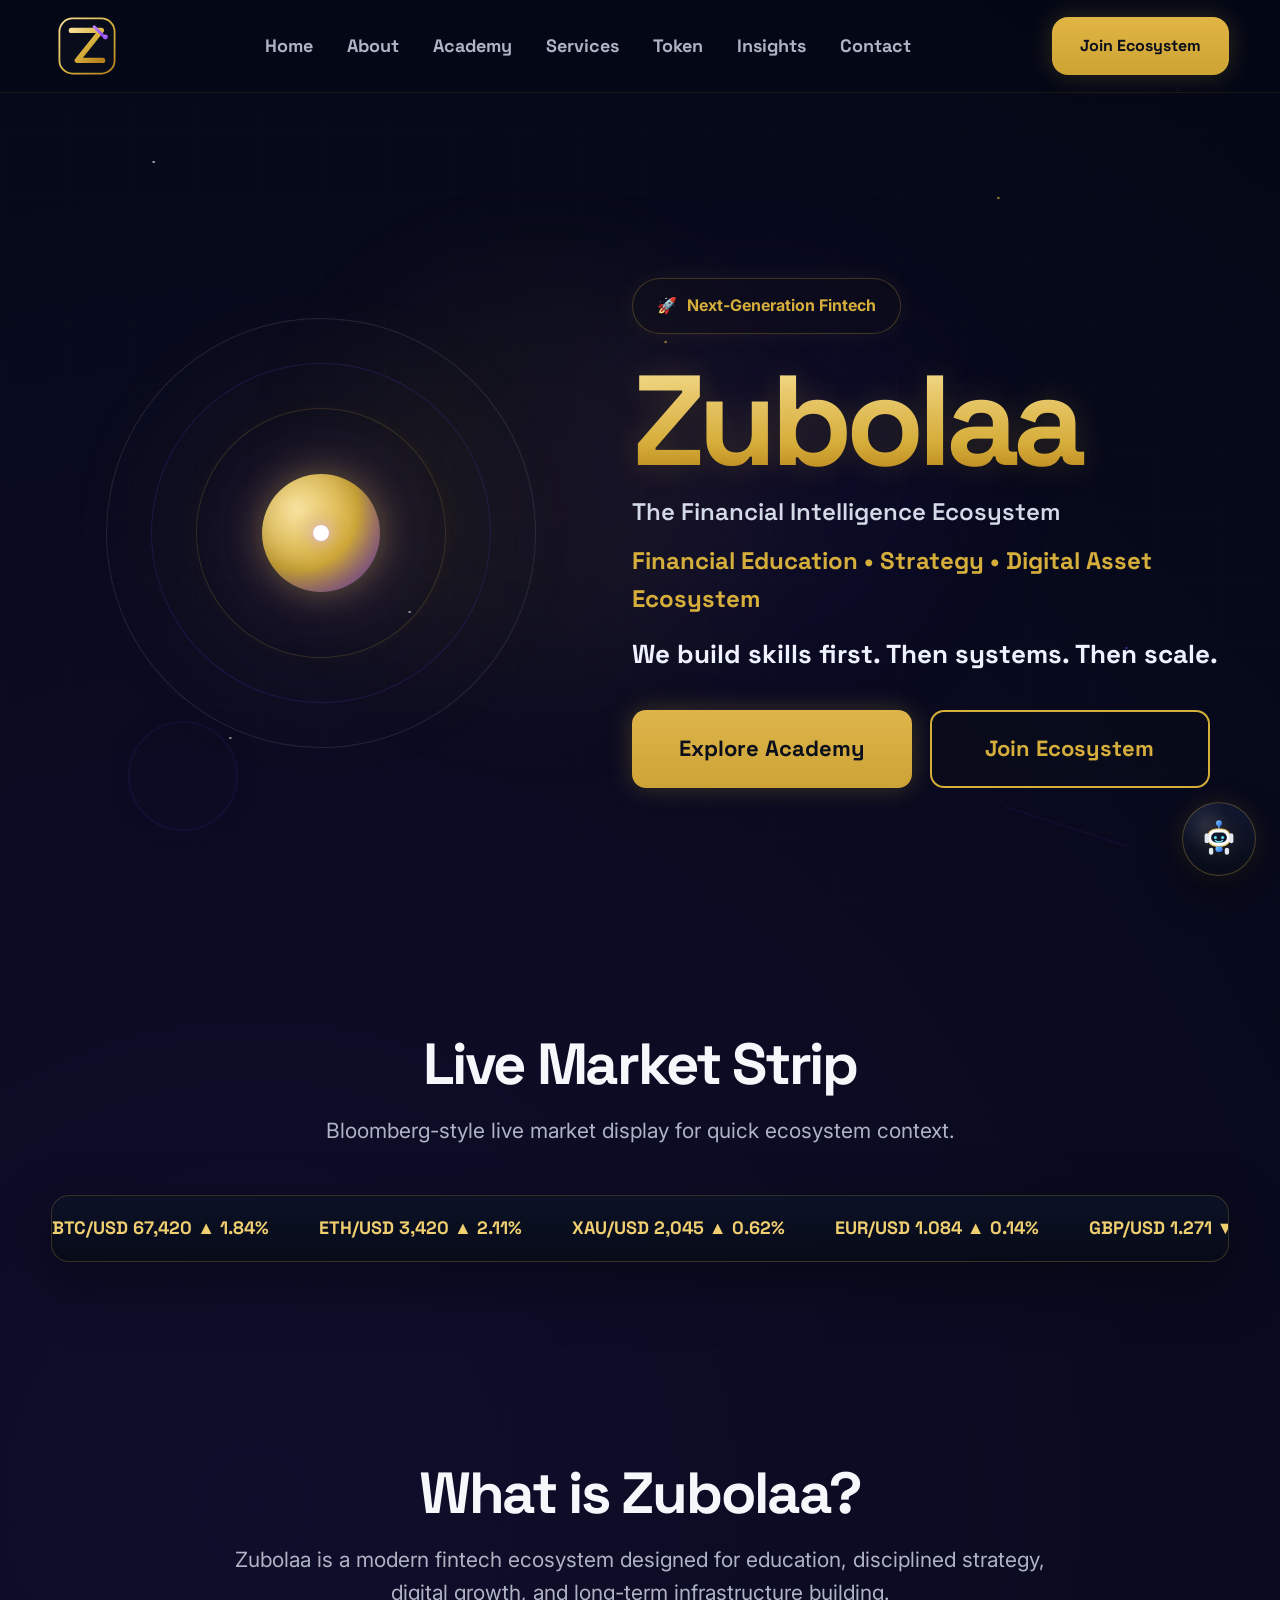
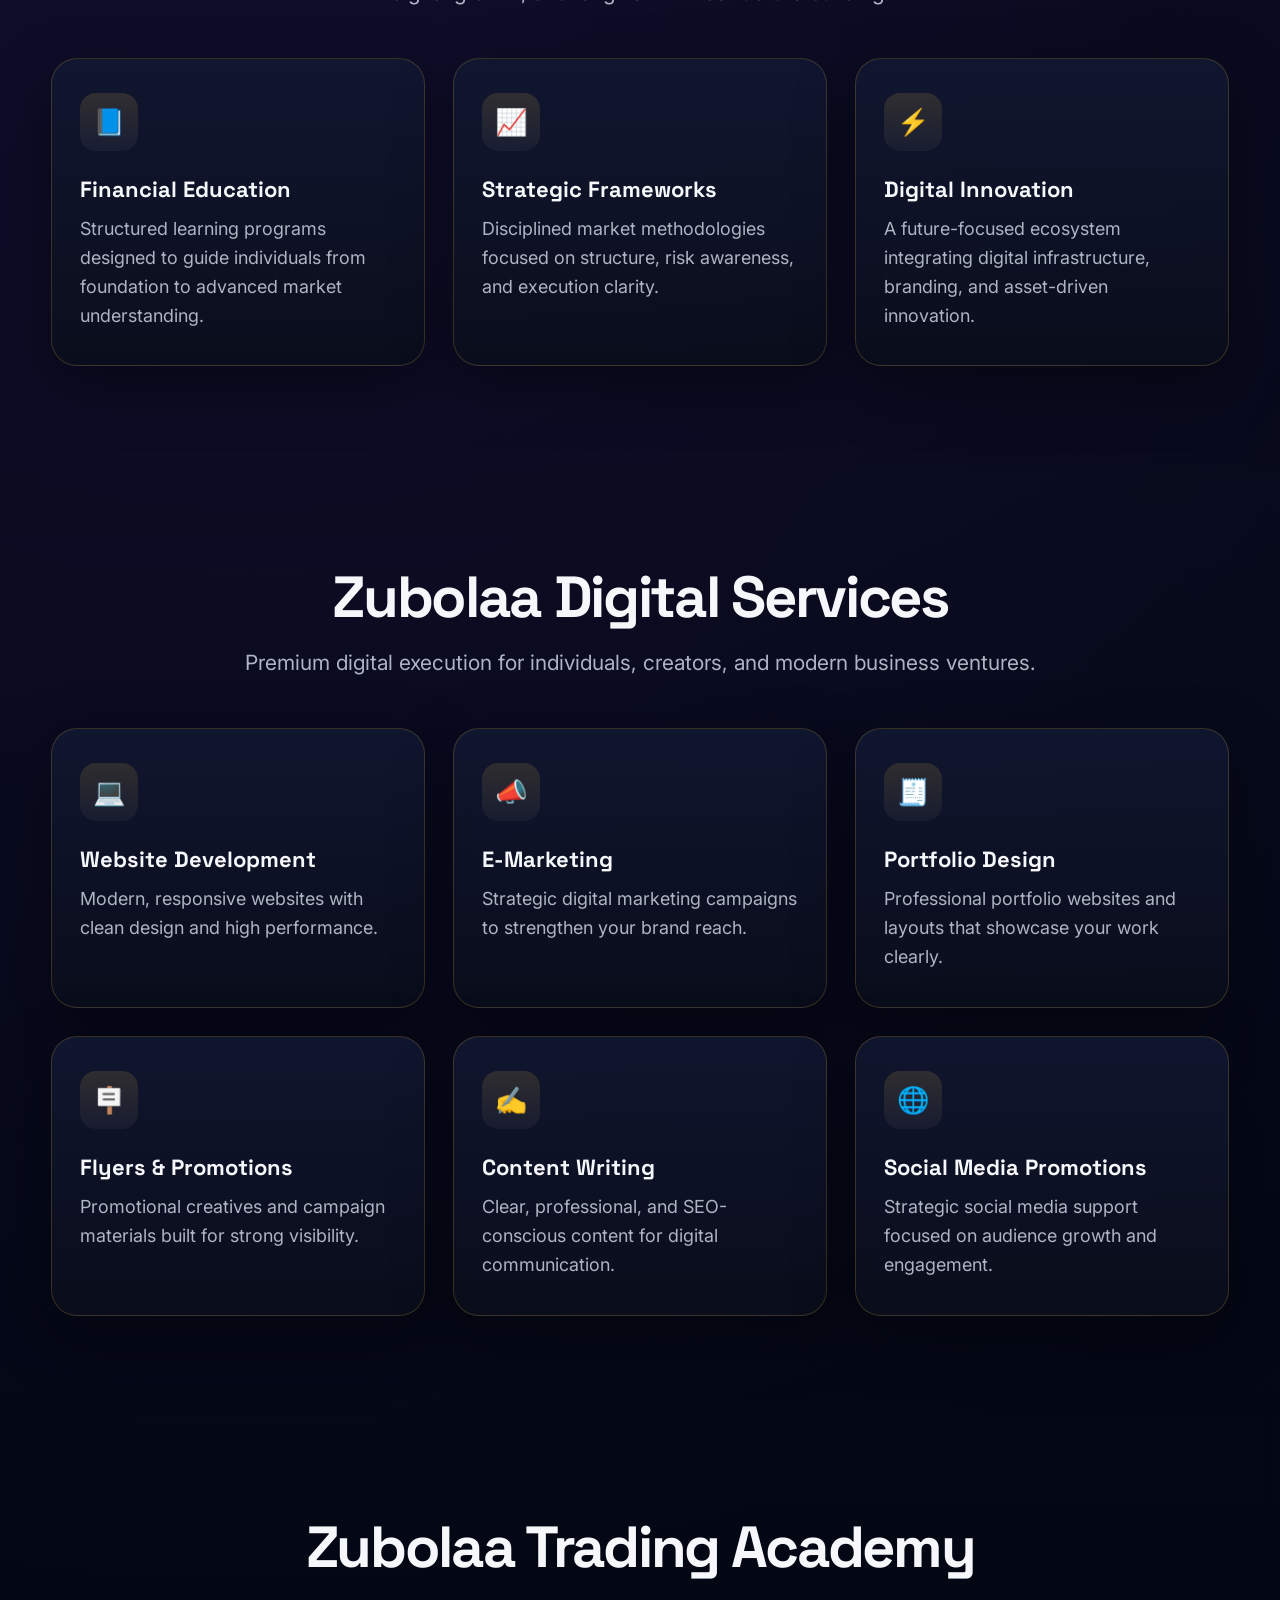
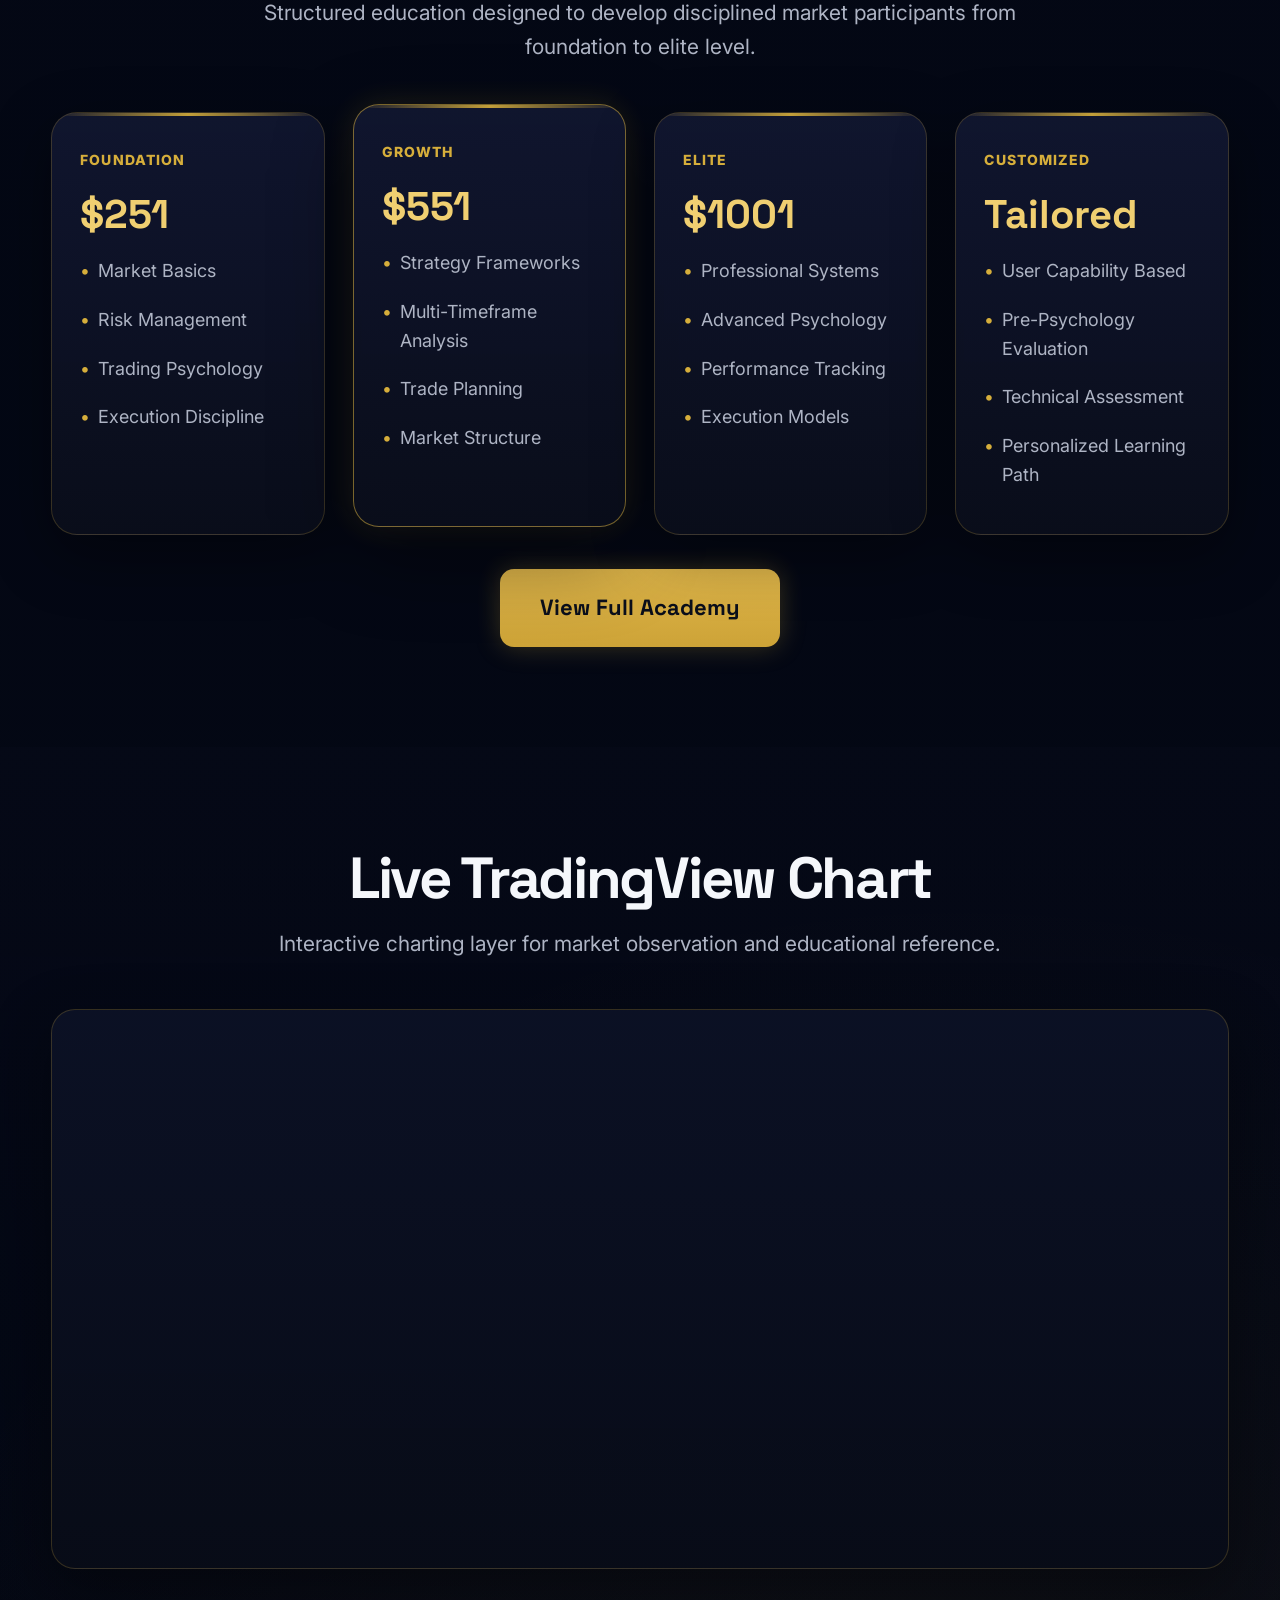
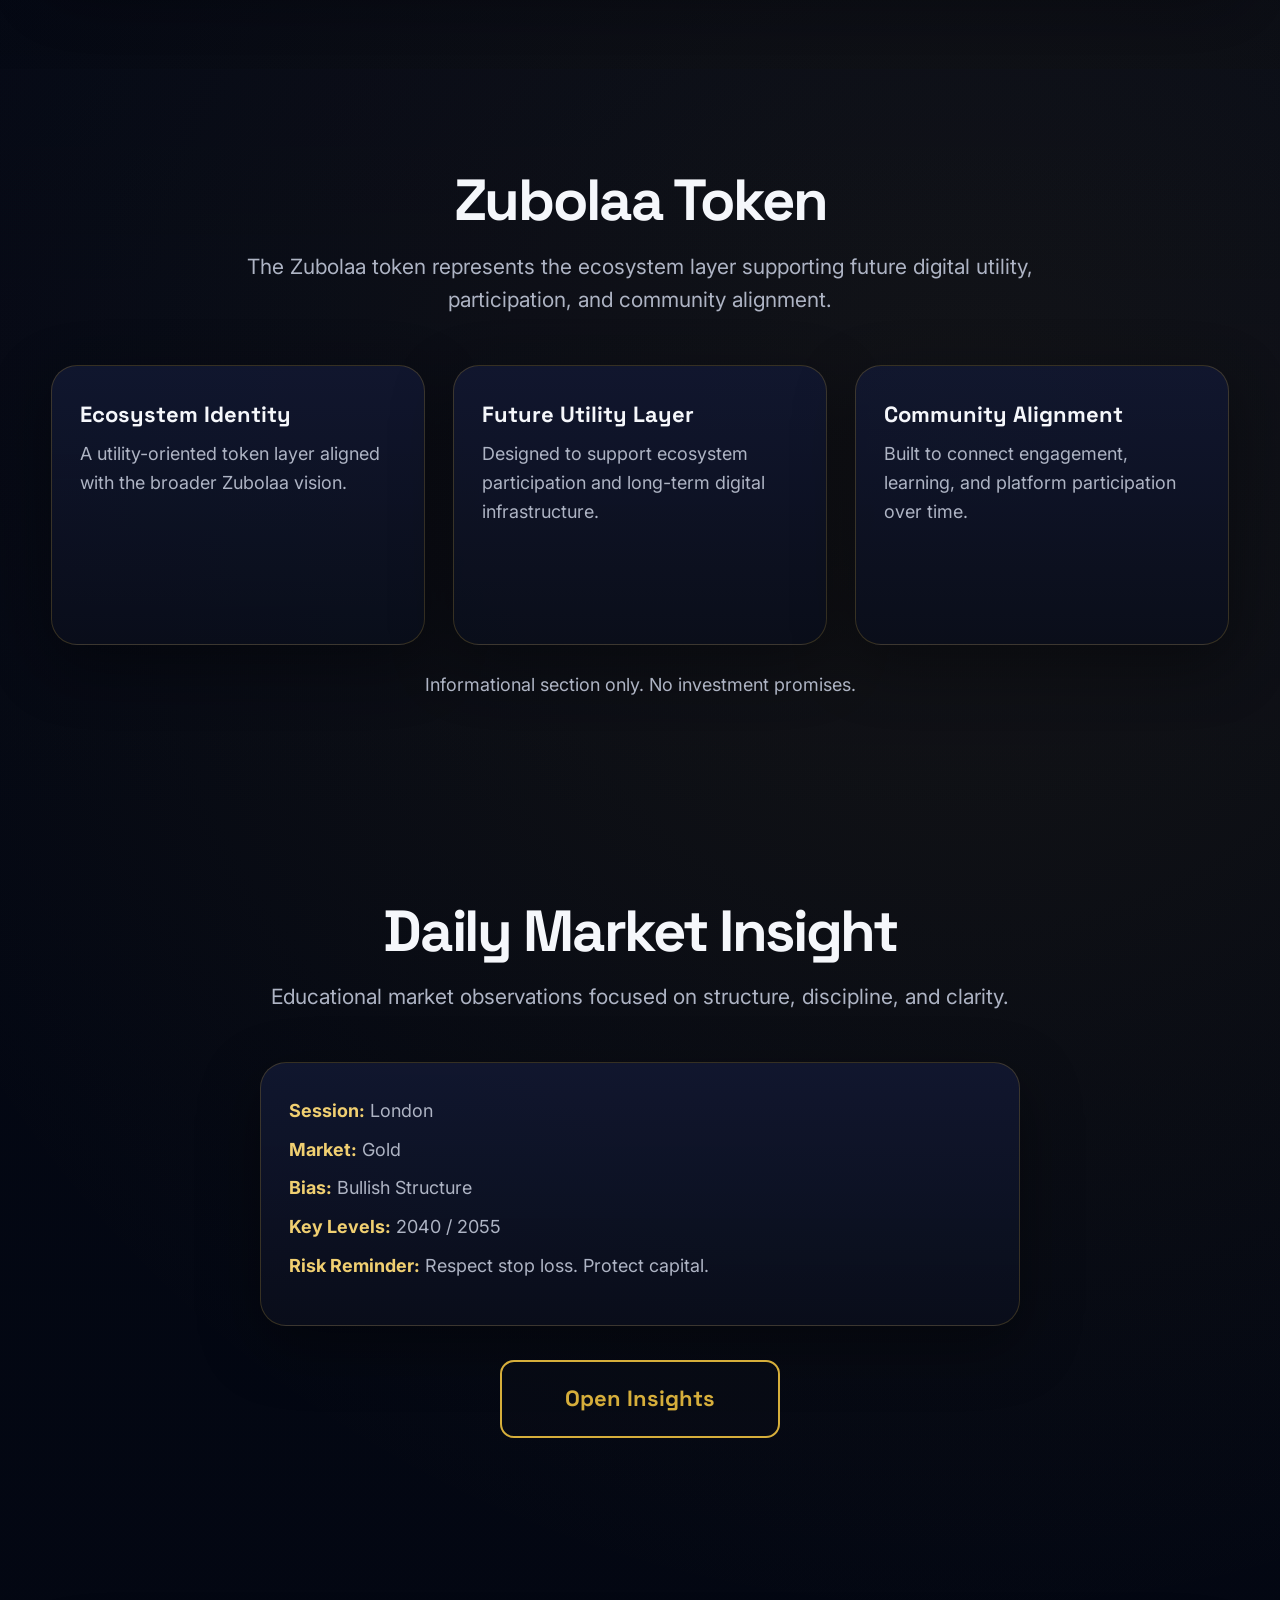
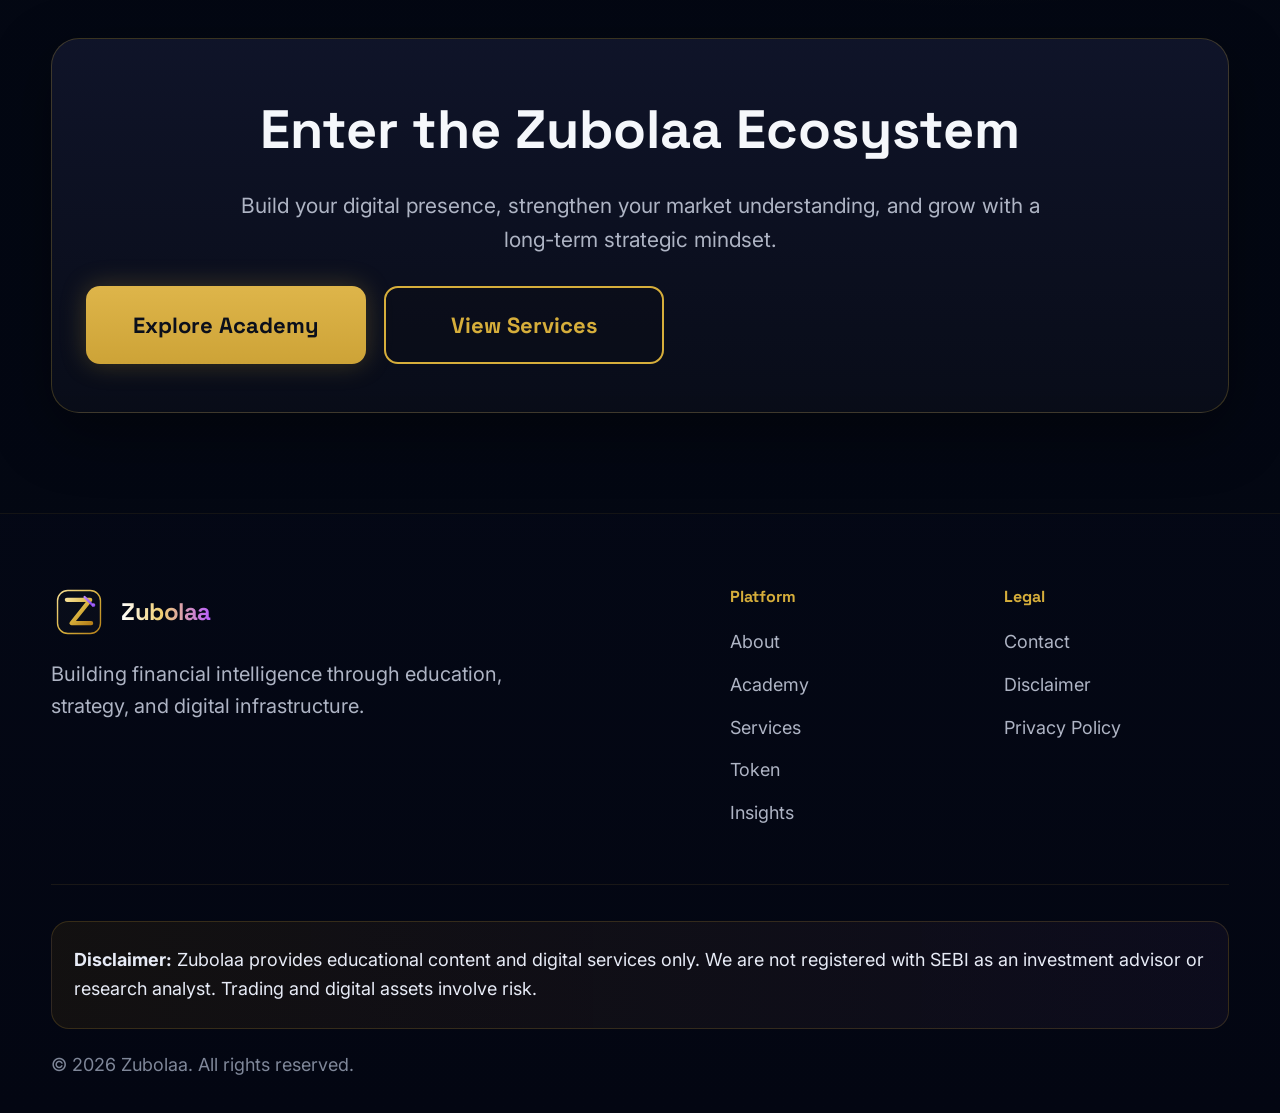
==== index.html @ 2d002e34 "Update index.html" ====
<!DOCTYPE html>
<html lang="en">
<head>
  <link rel="preconnect" href="https://fonts.googleapis.com">
  <link rel="preconnect" href="https://fonts.gstatic.com" crossorigin>
  <link href="https://fonts.googleapis.com/css2?family=Space+Grotesk:wght@400;500;700;800&family=Inter:wght@400;500;600;700&display=swap" rel="stylesheet">
  <meta charset="UTF-8" />
  <meta name="viewport" content="width=device-width, initial-scale=1.0" />

  <title>Zubolaa | Financial Education, Strategy & Digital Asset Ecosystem</title>
  <meta name="description" content="Zubolaa is a modern fintech ecosystem focused on financial education, digital services, structured strategy, and digital asset innovation." />
  <meta name="keywords" content="Zubolaa, fintech, trading academy, digital services, website development, token ecosystem, financial education" />
  <meta name="author" content="Zubolaa" />
  <meta name="robots" content="index, follow" />
  <link rel="canonical" href="https://zubolaa.com/" />

  <meta property="og:title" content="Zubolaa | Financial Education, Strategy & Digital Asset Ecosystem" />
  <meta property="og:description" content="Building financial intelligence through education, strategy, and digital infrastructure." />
  <meta property="og:type" content="website" />
  <meta property="og:url" content="https://zubolaa.com/" />

  <link rel="stylesheet" href="style.css" />
</head>
<body>

  <header class="site-header">
    <div class="container nav-wrap">
      <a href="index.html" class="brand" aria-label="Zubolaa Home">
        <div class="brand-mark zub-logo-mark">
          <svg class="zub-logo-svg" viewBox="0 0 120 120" aria-hidden="true">
            <defs>
              <linearGradient id="zubGoldGradHeader" x1="0" y1="0" x2="1" y2="1">
                <stop offset="0%" stop-color="#f7df94"/>
                <stop offset="55%" stop-color="#d6ae3b"/>
                <stop offset="100%" stop-color="#b57f19"/>
              </linearGradient>
              <linearGradient id="zubPurpleGradHeader" x1="0" y1="0" x2="1" y2="1">
                <stop offset="0%" stop-color="#c084fc"/>
                <stop offset="100%" stop-color="#7c3aed"/>
              </linearGradient>
            </defs>

            <rect x="14" y="14" width="92" height="92" rx="22" fill="rgba(255,255,255,0.02)" stroke="url(#zubGoldGradHeader)" stroke-width="3"/>
            <path d="M34 34 H84 L44 84 H86" fill="none" stroke="url(#zubGoldGradHeader)" stroke-width="9" stroke-linecap="round" stroke-linejoin="round"/>
            <path d="M72 28 L90 46" fill="none" stroke="url(#zubPurpleGradHeader)" stroke-width="5" stroke-linecap="round"/>
            <circle cx="91" cy="45" r="4" fill="url(#zubPurpleGradHeader)"/>
          </svg>
        </div>
      </a>

      <nav class="main-nav">
        <a href="index.html">Home</a>
        <a href="about.html">About</a>
        <a href="academy.html">Academy</a>
        <a href="services.html">Services</a>
        <a href="token.html">Token</a>
        <a href="insights.html">Insights</a>
        <a href="contact.html">Contact</a>
      </nav>

      <a href="academy.html" class="nav-cta">Join Ecosystem</a>
    </div>
  </header>

  <main>
    <section class="hero" id="home">
      <div class="hero-grid"></div>
      <div class="hero-glow hero-glow-left"></div>
      <div class="hero-glow hero-glow-right"></div>

      <div class="container hero-layout">
        <div class="hero-visual">
          <div class="cosmic-3d">
            <div class="orbit orbit-one"></div>
            <div class="orbit orbit-two"></div>
            <div class="orbit orbit-three"></div>
            <div class="planet-core"></div>
            <div class="floating-node node-one"></div>
            <div class="floating-node node-two"></div>
            <div class="floating-node node-three"></div>
          </div>
        </div>

        <div class="hero-content">
          <div class="hero-badge">
            <span>🚀</span>
            <span>Next-Generation Fintech</span>
          </div>

          <h1 class="hero-title">Zubolaa</h1>
          <p class="hero-kicker">The Financial Intelligence Ecosystem</p>
          <p class="hero-subtitle">Financial Education • Strategy • Digital Asset Ecosystem</p>
          <p class="hero-quote">We build skills first. Then systems. Then scale.</p>

          <div class="hero-actions">
            <a href="academy.html" class="btn btn-primary">Explore Academy</a>
            <a href="contact.html" class="btn btn-outline">Join Ecosystem</a>
          </div>
        </div>
      </div>

      <div class="hero-shape hero-shape-left"></div>
      <div class="hero-shape hero-shape-right"></div>
    </section>

    <section class="section ticker-section" id="market-strip">
      <div class="container">
        <div class="section-head">
          <h2>Live Market Strip</h2>
          <p>Bloomberg-style live market display for quick ecosystem context.</p>
        </div>

        <div class="ticker-wrap">
          <div class="ticker-track">
            <span>BTC/USD 67,420 ▲ 1.84%</span>
            <span>ETH/USD 3,420 ▲ 2.11%</span>
            <span>XAU/USD 2,045 ▲ 0.62%</span>
            <span>EUR/USD 1.084 ▲ 0.14%</span>
            <span>GBP/USD 1.271 ▼ 0.09%</span>
            <span>NASDAQ 18,240 ▲ 0.71%</span>

            <span>BTC/USD 67,420 ▲ 1.84%</span>
            <span>ETH/USD 3,420 ▲ 2.11%</span>
            <span>XAU/USD 2,045 ▲ 0.62%</span>
            <span>EUR/USD 1.084 ▲ 0.14%</span>
            <span>GBP/USD 1.271 ▼ 0.09%</span>
            <span>NASDAQ 18,240 ▲ 0.71%</span>
          </div>
        </div>
      </div>
    </section>

    <section class="section" id="about">
      <div class="container">
        <div class="section-head">
          <h2>What is Zubolaa?</h2>
          <p>
            Zubolaa is a modern fintech ecosystem designed for education, disciplined strategy,
            digital growth, and long-term infrastructure building.
          </p>
        </div>

        <div class="card-grid three">
          <div class="glass-card">
            <div class="icon-box">📘</div>
            <h3>Financial Education</h3>
            <p>
              Structured learning programs designed to guide individuals from foundation
              to advanced market understanding.
            </p>
          </div>

          <div class="glass-card">
            <div class="icon-box">📈</div>
            <h3>Strategic Frameworks</h3>
            <p>
              Disciplined market methodologies focused on structure, risk awareness,
              and execution clarity.
            </p>
          </div>

          <div class="glass-card">
            <div class="icon-box">⚡</div>
            <h3>Digital Innovation</h3>
            <p>
              A future-focused ecosystem integrating digital infrastructure, branding,
              and asset-driven innovation.
            </p>
          </div>
        </div>
      </div>
    </section>

    <section class="section section-alt" id="services">
      <div class="container">
        <div class="section-head">
          <h2>Zubolaa Digital Services</h2>
          <p>
            Premium digital execution for individuals, creators, and modern business ventures.
          </p>
        </div>

        <div class="card-grid three">
          <div class="glass-card">
            <div class="icon-box">💻</div>
            <h3>Website Development</h3>
            <p>Modern, responsive websites with clean design and high performance.</p>
          </div>

          <div class="glass-card">
            <div class="icon-box">📣</div>
            <h3>E-Marketing</h3>
            <p>Strategic digital marketing campaigns to strengthen your brand reach.</p>
          </div>

          <div class="glass-card">
            <div class="icon-box">🧾</div>
            <h3>Portfolio Design</h3>
            <p>Professional portfolio websites and layouts that showcase your work clearly.</p>
          </div>

          <div class="glass-card">
            <div class="icon-box">🪧</div>
            <h3>Flyers & Promotions</h3>
            <p>Promotional creatives and campaign materials built for strong visibility.</p>
          </div>

          <div class="glass-card">
            <div class="icon-box">✍️</div>
            <h3>Content Writing</h3>
            <p>Clear, professional, and SEO-conscious content for digital communication.</p>
          </div>

          <div class="glass-card">
            <div class="icon-box">🌐</div>
            <h3>Social Media Promotions</h3>
            <p>Strategic social media support focused on audience growth and engagement.</p>
          </div>
        </div>
      </div>
    </section>

    <section class="section" id="academy">
      <div class="container">
        <div class="section-head">
          <h2>Zubolaa Trading Academy</h2>
          <p>
            Structured education designed to develop disciplined market participants
            from foundation to elite level.
          </p>
        </div>

        <div class="card-grid four">
          <div class="glass-card program-card">
            <span class="program-tag">Foundation</span>
            <h3>$251</h3>
            <ul>
              <li>Market Basics</li>
              <li>Risk Management</li>
              <li>Trading Psychology</li>
              <li>Execution Discipline</li>
            </ul>
          </div>

          <div class="glass-card program-card featured">
            <span class="program-tag">Growth</span>
            <h3>$551</h3>
            <ul>
              <li>Strategy Frameworks</li>
              <li>Multi-Timeframe Analysis</li>
              <li>Trade Planning</li>
              <li>Market Structure</li>
            </ul>
          </div>

          <div class="glass-card program-card">
            <span class="program-tag">Elite</span>
            <h3>$1001</h3>
            <ul>
              <li>Professional Systems</li>
              <li>Advanced Psychology</li>
              <li>Performance Tracking</li>
              <li>Execution Models</li>
            </ul>
          </div>

          <div class="glass-card program-card">
            <span class="program-tag">Customized</span>
            <h3>Tailored</h3>
            <ul>
              <li>User Capability Based</li>
              <li>Pre-Psychology Evaluation</li>
              <li>Technical Assessment</li>
              <li>Personalized Learning Path</li>
            </ul>
          </div>
        </div>

        <div class="section-action">
          <a href="academy.html" class="btn btn-primary">View Full Academy</a>
        </div>
      </div>
    </section>

    <section class="section section-alt" id="chart">
      <div class="container">
        <div class="section-head">
          <h2>Live TradingView Chart</h2>
          <p>Interactive charting layer for market observation and educational reference.</p>
        </div>

        <div class="chart-card">
          <div class="tradingview-widget-container">
            <div class="tradingview-widget-container__widget"></div>
            <script type="text/javascript" src="https://s3.tradingview.com/external-embedding/embed-widget-advanced-chart.js" async>
            {
              "autosize": true,
              "symbol": "OANDA:XAUUSD",
              "interval": "60",
              "timezone": "Asia/Kolkata",
              "theme": "dark",
              "style": "1",
              "locale": "en",
              "allow_symbol_change": true,
              "backgroundColor": "#050816",
              "gridColor": "rgba(214,174,59,0.08)"
            }
            </script>
          </div>
        </div>
      </div>
    </section>

    <section class="section section-alt" id="token">
      <div class="container">
        <div class="section-head">
          <h2>Zubolaa Token</h2>
          <p>
            The Zubolaa token represents the ecosystem layer supporting future digital utility,
            participation, and community alignment.
          </p>
        </div>

        <div class="card-grid three">
          <div class="glass-card">
            <h3>Ecosystem Identity</h3>
            <p>A utility-oriented token layer aligned with the broader Zubolaa vision.</p>
          </div>

          <div class="glass-card">
            <h3>Future Utility Layer</h3>
            <p>Designed to support ecosystem participation and long-term digital infrastructure.</p>
          </div>

          <div class="glass-card">
            <h3>Community Alignment</h3>
            <p>Built to connect engagement, learning, and platform participation over time.</p>
          </div>
        </div>

        <div class="token-note">
          Informational section only. No investment promises.
        </div>
      </div>
    </section>

    <section class="section" id="insights">
      <div class="container">
        <div class="section-head">
          <h2>Daily Market Insight</h2>
          <p>
            Educational market observations focused on structure, discipline, and clarity.
          </p>
        </div>

        <div class="glass-card insight-card">
          <p><strong>Session:</strong> London</p>
          <p><strong>Market:</strong> Gold</p>
          <p><strong>Bias:</strong> Bullish Structure</p>
          <p><strong>Key Levels:</strong> 2040 / 2055</p>
          <p><strong>Risk Reminder:</strong> Respect stop loss. Protect capital.</p>
        </div>

        <div class="section-action">
          <a href="insights.html" class="btn btn-outline">Open Insights</a>
        </div>
      </div>
    </section>

    <section class="section final-cta" id="join-ecosystem">
      <div class="container">
        <div class="cta-box">
          <h2>Enter the Zubolaa Ecosystem</h2>
          <p>
            Build your digital presence, strengthen your market understanding,
            and grow with a long-term strategic mindset.
          </p>

          <div class="hero-actions">
            <a href="academy.html" class="btn btn-primary">Explore Academy</a>
            <a href="services.html" class="btn btn-outline">View Services</a>
          </div>
        </div>
      </div>
    </section>
  </main>

  <footer class="site-footer" id="contact">
    <div class="container footer-top">
      <div class="footer-brand">
        <div class="footer-brand-row">
          <div class="brand-mark small zub-logo-mark">
            <svg class="zub-logo-svg small-logo-svg" viewBox="0 0 120 120" aria-hidden="true">
              <defs>
                <linearGradient id="zubGoldGradFooter" x1="0" y1="0" x2="1" y2="1">
                  <stop offset="0%" stop-color="#f7df94"/>
                  <stop offset="55%" stop-color="#d6ae3b"/>
                  <stop offset="100%" stop-color="#b57f19"/>
                </linearGradient>
                <linearGradient id="zubPurpleGradFooter" x1="0" y1="0" x2="1" y2="1">
                  <stop offset="0%" stop-color="#c084fc"/>
                  <stop offset="100%" stop-color="#7c3aed"/>
                </linearGradient>
              </defs>

              <rect x="14" y="14" width="92" height="92" rx="22" fill="rgba(255,255,255,0.02)" stroke="url(#zubGoldGradFooter)" stroke-width="3"/>
              <path d="M34 34 H84 L44 84 H86" fill="none" stroke="url(#zubGoldGradFooter)" stroke-width="9" stroke-linecap="round" stroke-linejoin="round"/>
              <path d="M72 28 L90 46" fill="none" stroke="url(#zubPurpleGradFooter)" stroke-width="5" stroke-linecap="round"/>
              <circle cx="91" cy="45" r="4" fill="url(#zubPurpleGradFooter)"/>
            </svg>
          </div>
          <h3>Zubolaa</h3>
        </div>
        <p>
          Building financial intelligence through education, strategy, and digital infrastructure.
        </p>
      </div>

      <div class="footer-links">
        <div>
          <h4>Platform</h4>
          <a href="about.html">About</a>
          <a href="academy.html">Academy</a>
          <a href="services.html">Services</a>
          <a href="token.html">Token</a>
          <a href="insights.html">Insights</a>
        </div>

        <div>
          <h4>Legal</h4>
          <a href="contact.html">Contact</a>
          <a href="disclaimer.html">Disclaimer</a>
          <a href="#">Privacy Policy</a>
        </div>
      </div>
    </div>

    <div class="container">
      <div class="footer-disclaimer">
        <strong>Disclaimer:</strong> Zubolaa provides educational content and digital services only.
        We are not registered with SEBI as an investment advisor or research analyst.
        Trading and digital assets involve risk.
      </div>

      <div class="footer-bottom">
        <p>© <span id="year"></span> Zubolaa. All rights reserved.</p>
      </div>
    </div>
  </footer>

  <div class="zub-chat-widget">
    <button class="zub-chat-launcher" id="zubChatLauncher" onclick="toggleZubChat()" aria-label="Open Zubolaa Assistant">
      <svg class="zub-bot-svg launcher-bot" viewBox="0 0 64 64" aria-hidden="true">
        <defs>
          <linearGradient id="zubBotBlue" x1="0" y1="0" x2="1" y2="1">
            <stop offset="0%" stop-color="#7dd3fc"/>
            <stop offset="100%" stop-color="#2563eb"/>
          </linearGradient>
          <linearGradient id="zubBotGold" x1="0" y1="0" x2="1" y2="1">
            <stop offset="0%" stop-color="#f4d06f"/>
            <stop offset="100%" stop-color="#d6ae3b"/>
          </linearGradient>
        </defs>
        <circle cx="32" cy="10" r="4" fill="url(#zubBotBlue)"/>
        <rect x="31" y="13" width="2" height="6" rx="1" fill="url(#zubBotBlue)"/>
        <rect x="16" y="18" width="32" height="24" rx="12" fill="#f8fafc" stroke="url(#zubBotGold)" stroke-width="1.4"/>
        <rect x="21" y="23" width="22" height="14" rx="7" fill="#0f172a"/>
        <circle cx="27" cy="30" r="2.1" fill="#67e8f9"/>
        <circle cx="37" cy="30" r="2.1" fill="#67e8f9"/>
        <path d="M27 34 Q32 38 37 34" fill="none" stroke="#67e8f9" stroke-width="1.8" stroke-linecap="round"/>
        <rect x="27" y="42" width="10" height="8" rx="4" fill="url(#zubBotBlue)"/>
        <rect x="12" y="24" width="6" height="14" rx="3" fill="#e2e8f0"/>
        <rect x="46" y="24" width="6" height="14" rx="3" fill="#e2e8f0"/>
        <rect x="18" y="44" width="6" height="10" rx="3" fill="#e2e8f0"/>
        <rect x="40" y="44" width="6" height="10" rx="3" fill="#e2e8f0"/>
      </svg>
    </button>

    <div class="zub-chat-box" id="zubChatBox">
      <div class="zub-chat-header">
        <div class="zub-chat-header-left">
          <div class="zub-chat-bot-icon">
            <svg class="zub-bot-svg header-bot" viewBox="0 0 64 64" aria-hidden="true">
              <defs>
                <linearGradient id="zubBotBlue2" x1="0" y1="0" x2="1" y2="1">
                  <stop offset="0%" stop-color="#7dd3fc"/>
                  <stop offset="100%" stop-color="#2563eb"/>
                </linearGradient>
                <linearGradient id="zubBotGold2" x1="0" y1="0" x2="1" y2="1">
                  <stop offset="0%" stop-color="#f4d06f"/>
                  <stop offset="100%" stop-color="#d6ae3b"/>
                </linearGradient>
              </defs>
              <circle cx="32" cy="10" r="4" fill="url(#zubBotBlue2)"/>
              <rect x="31" y="13" width="2" height="6" rx="1" fill="url(#zubBotBlue2)"/>
              <rect x="16" y="18" width="32" height="24" rx="12" fill="#f8fafc" stroke="url(#zubBotGold2)" stroke-width="1.4"/>
              <rect x="21" y="23" width="22" height="14" rx="7" fill="#0f172a"/>
              <circle cx="27" cy="30" r="2.1" fill="#67e8f9"/>
              <circle cx="37" cy="30" r="2.1" fill="#67e8f9"/>
              <path d="M27 34 Q32 38 37 34" fill="none" stroke="#67e8f9" stroke-width="1.8" stroke-linecap="round"/>
              <rect x="27" y="42" width="10" height="8" rx="4" fill="url(#zubBotBlue2)"/>
              <rect x="12" y="24" width="6" height="14" rx="3" fill="#e2e8f0"/>
              <rect x="46" y="24" width="6" height="14" rx="3" fill="#e2e8f0"/>
              <rect x="18" y="44" width="6" height="10" rx="3" fill="#e2e8f0"/>
              <rect x="40" y="44" width="6" height="10" rx="3" fill="#e2e8f0"/>
            </svg>
          </div>
          <div>
            <h4>Zubolaa Assistant</h4>
            <p>Online • Welcome to Zubolaa</p>
          </div>
        </div>
        <button class="zub-chat-close" onclick="toggleZubChat()" aria-label="Close chat">×</button>
      </div>

      <div class="zub-chat-body">
        <div class="zub-chat-message bot">
          Hi 👋<br>
          Welcome to <strong>Zubolaa</strong>.<br>
          How would you like to continue?
        </div>

        <div class="zub-chat-actions">
          <a href="#academy" class="zub-chat-action-btn">📚 Explore Academy</a>
          <a href="#services" class="zub-chat-action-btn">💼 View Services</a>
          <a href="#token" class="zub-chat-action-btn">🪙 Zubolaa Token</a>
          <a href="#insights" class="zub-chat-action-btn">📈 Daily Insights</a>
          <a href="https://wa.me/919999999999" target="_blank" class="zub-chat-action-btn">💬 WhatsApp Support</a>
          <a href="mailto:rise@zubolaa.com" class="zub-chat-action-btn">📩 Email Us</a>
          <a href="contact.html" class="zub-chat-action-btn">🚀 Join Ecosystem</a>
        </div>
      </div>
    </div>
  </div>

  <script src="script.js"></script>
</body>
</html>
---- style.css ----
:root{
  --bg:#050816;
  --bg-soft:#0b1226;
  --panel:rgba(12,18,38,0.72);
  --panel-2:rgba(16,23,48,0.88);
  --line:rgba(214,174,59,0.20);
  --gold:#d6ae3b;
  --gold-soft:#f0cf71;
  --text:#f5f7fb;
  --muted:#aeb4c4;
  --purple:#7c3aed;
  --shadow:0 20px 60px rgba(0,0,0,0.38);
}

*{
  box-sizing:border-box;
  margin:0;
  padding:0;
}

html{
  scroll-behavior:smooth;
}

body{
  font-family:'Inter', Arial, Helvetica, sans-serif;
  background:
    radial-gradient(circle at 20% 20%, rgba(124,58,237,0.10), transparent 28%),
    radial-gradient(circle at 75% 70%, rgba(214,174,59,0.08), transparent 22%),
    linear-gradient(180deg, #040816 0%, #030712 100%);
  color:var(--text);
  line-height:1.6;
  overflow-x:hidden;
}

body::before{
  content:"";
  position:fixed;
  inset:0;
  pointer-events:none;
  background-image:
    linear-gradient(rgba(214,174,59,0.05) 1px, transparent 1px),
    linear-gradient(90deg, rgba(214,174,59,0.05) 1px, transparent 1px);
  background-size:64px 64px;
  opacity:0.35;
  z-index:0;
}

body::after{
  content:"";
  position:fixed;
  inset:0;
  pointer-events:none;
  background:
    radial-gradient(circle at 12% 18%, rgba(255,255,255,0.85) 0 1px, transparent 1.5px),
    radial-gradient(circle at 78% 22%, rgba(214,174,59,0.9) 0 1px, transparent 1.6px),
    radial-gradient(circle at 32% 68%, rgba(255,255,255,0.75) 0 1px, transparent 1.5px),
    radial-gradient(circle at 88% 72%, rgba(124,58,237,0.75) 0 1px, transparent 1.5px),
    radial-gradient(circle at 52% 38%, rgba(214,174,59,0.85) 0 1px, transparent 1.6px),
    radial-gradient(circle at 18% 82%, rgba(255,255,255,0.7) 0 1px, transparent 1.5px),
    radial-gradient(circle at 64% 84%, rgba(255,255,255,0.7) 0 1px, transparent 1.5px),
    radial-gradient(circle at 92% 10%, rgba(255,255,255,0.6) 0 1px, transparent 1.5px);
  animation:starFloat 10s linear infinite alternate;
  opacity:0.65;
  z-index:0;
}

a{
  text-decoration:none;
  color:inherit;
}

img{
  display:block;
  max-width:100%;
}

h1,h2,h3,h4,h5,h6,
.main-nav a,
.nav-cta,
.btn,
.brand-text,
.footer-brand h3,
.hero-title,
.hero-kicker,
.hero-subtitle,
.hero-quote{
  font-family:'Space Grotesk', Arial, Helvetica, sans-serif;
}

.container{
  width:min(1180px, 92%);
  margin:0 auto;
  position:relative;
  z-index:1;
}

.site-header{
  position:sticky;
  top:0;
  z-index:100;
  backdrop-filter:blur(14px);
  background:rgba(5,8,22,0.78);
  border-bottom:1px solid rgba(214,174,59,0.10);
}

.nav-wrap{
  min-height:92px;
  display:flex;
  align-items:center;
  justify-content:space-between;
  gap:24px;
}

.brand{
  display:flex;
  align-items:center;
  min-width:max-content;
  gap:0;
}

.brand-mark{
  width:72px;
  height:72px;
  display:flex;
  align-items:center;
  justify-content:center;
  overflow:hidden;
  background:transparent;
  border-radius:0;
  box-shadow:none;
  padding:0;
}

.brand-mark img{
  display:block;
  width:auto;
  height:48px;
  object-fit:contain;
  filter:drop-shadow(0 0 10px rgba(214,174,59,0.18));
  transition:transform 0.25s ease, filter 0.25s ease;
}

.brand:hover .brand-mark img{
  transform:scale(1.04);
  filter:drop-shadow(0 0 16px rgba(214,174,59,0.26));
}

.brand-mark.small{
  width:56px;
  height:56px;
}

.brand-mark.small img{
  height:36px;
}

.brand-text{
  display:none;
}

.footer-brand h3{
  font-size:24px;
  font-weight:800;
  letter-spacing:-0.02em;
  background:linear-gradient(90deg,#ffffff 0%, #f0cf71 45%, #b95eff 100%);
  -webkit-background-clip:text;
  -webkit-text-fill-color:transparent;
  background-clip:text;
}

.main-nav{
  display:flex;
  align-items:center;
  gap:34px;
}

.main-nav a{
  position:relative;
  color:var(--muted);
  font-size:18px;
  font-weight:700;
  transition:color 0.25s ease;
}

.main-nav a::after{
  content:"";
  position:absolute;
  left:0;
  bottom:-8px;
  width:0;
  height:2px;
  border-radius:999px;
  background:linear-gradient(90deg, var(--gold), #b95eff);
  transition:width 0.25s ease;
}

.main-nav a:hover{
  color:#fff;
}

.main-nav a:hover::after{
  width:100%;
}

.nav-cta{
  padding:16px 28px;
  border-radius:16px;
  background:linear-gradient(180deg,#e0b544,#cda333);
  color:#0b0f1b;
  font-weight:800;
  font-size:16px;
  box-shadow:0 0 26px rgba(214,174,59,0.22);
  transition:transform 0.25s ease, box-shadow 0.25s ease;
}

.nav-cta:hover{
  transform:translateY(-2px);
  box-shadow:0 0 30px rgba(214,174,59,0.30);
}

.hero{
  position:relative;
  min-height:100vh;
  display:flex;
  align-items:center;
  justify-content:center;
  overflow:hidden;
  text-align:left;
}

.hero-grid{
  position:absolute;
  inset:0;
  z-index:0;
}

.hero-glow{
  position:absolute;
  border-radius:50%;
  filter:blur(70px);
  opacity:0.22;
  z-index:0;
}

.hero-glow-left{
  width:420px;
  height:420px;
  left:26%;
  top:20%;
  background:rgba(214,174,59,0.25);
}

.hero-glow-right{
  width:420px;
  height:420px;
  right:24%;
  top:18%;
  background:rgba(124,58,237,0.20);
}

.hero-layout{
  display:grid;
  grid-template-columns:0.95fr 1.05fr;
  align-items:center;
  gap:40px;
  padding:90px 0 110px;
  position:relative;
  z-index:2;
}

.hero-visual{
  display:flex;
  align-items:center;
  justify-content:center;
  position:relative;
}

.hero-content{
  padding:0;
  position:relative;
  z-index:2;
  max-width:700px;
  text-align:left;
}

.hero-badge{
  display:inline-flex;
  align-items:center;
  gap:10px;
  padding:14px 24px;
  border-radius:999px;
  border:1px solid rgba(214,174,59,0.26);
  background:rgba(24,22,22,0.22);
  color:var(--gold);
  font-size:16px;
  font-weight:700;
  box-shadow:0 0 22px rgba(214,174,59,0.08);
  margin-bottom:28px;
}

.hero-title{
  font-size:clamp(4.2rem, 10vw, 8.6rem);
  line-height:0.92;
  font-weight:900;
  letter-spacing:-0.05em;
  margin-bottom:14px;
  background:linear-gradient(180deg,#f7df94 0%, #d6ae3b 70%, #b57f19 100%);
  -webkit-background-clip:text;
  -webkit-text-fill-color:transparent;
  background-clip:text;
  text-shadow:0 0 30px rgba(214,174,59,0.18);
}

.hero-kicker{
  font-size:24px;
  font-weight:600;
  color:#d5dae8;
  margin-bottom:10px;
}

.hero-subtitle{
  font-size:24px;
  font-weight:800;
  color:var(--gold);
  margin-bottom:16px;
}

.hero-quote{
  font-size:26px;
  font-weight:800;
  color:#eef2ff;
  margin-bottom:34px;
  max-width:640px;
}

.hero-actions{
  display:flex;
  align-items:center;
  justify-content:flex-start;
  gap:18px;
  flex-wrap:wrap;
}

.btn{
  display:inline-flex;
  align-items:center;
  justify-content:center;
  min-width:280px;
  min-height:78px;
  padding:18px 32px;
  border-radius:14px;
  font-size:22px;
  font-weight:800;
  transition:0.25s ease;
}

.btn-primary{
  background:linear-gradient(180deg,#deb54a,#cda337);
  color:#0b0f1b;
  box-shadow:0 0 26px rgba(214,174,59,0.26);
}

.btn-outline{
  border:2px solid var(--gold);
  color:var(--gold);
  background:rgba(10,14,23,0.40);
}

.btn:hover{
  transform:translateY(-2px);
}

.hero-shape{
  position:absolute;
  opacity:0.14;
  border:2px solid rgba(124,58,237,0.55);
  z-index:1;
}

.hero-shape-left{
  width:110px;
  height:110px;
  left:10%;
  bottom:18%;
  border-radius:50%;
  box-shadow:0 0 0 22px rgba(214,174,59,0.03);
}

.hero-shape-right{
  width:130px;
  height:130px;
  right:10%;
  bottom:18%;
  transform:rotate(18deg);
  clip-path:polygon(50% 0%, 100% 100%, 0% 100%);
}

.cosmic-3d{
  position:relative;
  width:460px;
  height:460px;
  display:flex;
  align-items:center;
  justify-content:center;
  margin:0 auto;
}

.cosmic-3d::before{
  content:"";
  position:absolute;
  width:520px;
  height:520px;
  border-radius:50%;
  background:radial-gradient(circle, rgba(214,174,59,0.10) 0%, rgba(214,174,59,0.03) 34%, transparent 68%);
  filter:blur(10px);
  z-index:0;
}

.planet-core{
  width:118px;
  height:118px;
  border-radius:50%;
  background:radial-gradient(circle at 30% 30%, #f7e2a0 0%, #d6ae3b 52%, #7c3aed 100%);
  box-shadow:
    0 0 35px rgba(214,174,59,0.40),
    0 0 80px rgba(124,58,237,0.22),
    inset -10px -14px 30px rgba(0,0,0,0.25);
  animation:pulseCoreFinal 4s ease-in-out infinite;
  position:relative;
  z-index:3;
}

.orbit{
  position:absolute;
  border-radius:50%;
  border:1px solid rgba(214,174,59,0.18);
  z-index:1;
  transform-style:flat;
}

.orbit-one{
  width:250px;
  height:250px;
  transform:rotate(18deg);
  box-shadow:0 0 24px rgba(214,174,59,0.05);
}

.orbit-two{
  width:340px;
  height:340px;
  border-color:rgba(124,58,237,0.18);
  transform:rotate(-16deg);
}

.orbit-three{
  width:430px;
  height:430px;
  border-color:rgba(255,255,255,0.10);
  transform:rotate(32deg);
}

.floating-node{
  position:absolute;
  width:16px;
  height:16px;
  border-radius:50%;
  z-index:4;
}

.node-one{
  background:#f0cf71;
  box-shadow:0 0 16px rgba(214,174,59,0.65);
  animation:orbitAFinal 8s linear infinite;
}

.node-two{
  background:#a855f7;
  box-shadow:0 0 16px rgba(168,85,247,0.55);
  animation:orbitBFinal 10s linear infinite;
}

.node-three{
  background:#ffffff;
  box-shadow:0 0 14px rgba(255,255,255,0.5);
  animation:orbitCFinal 6s linear infinite;
}

.section{
  padding:100px 0;
  position:relative;
  z-index:1;
}

.section-alt{
  background:linear-gradient(180deg, rgba(14,18,36,0.18), rgba(14,18,36,0.05));
}

.section-head{
  text-align:center;
  max-width:820px;
  margin:0 auto 48px;
}

.section-head h2{
  font-size:58px;
  line-height:1.08;
  font-weight:900;
  margin-bottom:18px;
  letter-spacing:-0.04em;
}

.section-head p{
  color:var(--muted);
  font-size:21px;
}

.card-grid{
  display:grid;
  gap:28px;
}

.card-grid.two{
  grid-template-columns:repeat(2,1fr);
}

.card-grid.three{
  grid-template-columns:repeat(3,1fr);
}

.card-grid.four{
  grid-template-columns:repeat(4,1fr);
}

.glass-card{
  background:linear-gradient(180deg, rgba(18,24,50,0.88), rgba(10,14,27,0.92));
  border:1px solid rgba(214,174,59,0.22);
  border-radius:26px;
  padding:34px 28px;
  box-shadow:var(--shadow);
  transition:0.28s ease;
  min-height:280px;
}

.glass-card:hover{
  transform:translateY(-8px);
  box-shadow:
    0 28px 70px rgba(0,0,0,0.44),
    0 0 24px rgba(214,174,59,0.12);
  border-color:rgba(214,174,59,0.45);
}

.glass-card h3{
  font-size:22px;
  margin-bottom:12px;
  line-height:1.3;
}

.glass-card p,
.glass-card li{
  color:var(--muted);
  font-size:18px;
}

.glass-card ul{
  margin-top:10px;
  padding-left:18px;
}

.glass-card ul li{
  margin-bottom:10px;
}

.icon-box{
  width:58px;
  height:58px;
  border-radius:16px;
  display:flex;
  align-items:center;
  justify-content:center;
  font-size:26px;
  margin-bottom:24px;
  background:linear-gradient(180deg, rgba(214,174,59,0.16), rgba(255,255,255,0.04));
}

.section-action{
  margin-top:34px;
  text-align:center;
}

.program-card{
  min-height:420px;
  position:relative;
  overflow:hidden;
}

.program-card::before{
  content:"";
  position:absolute;
  top:0;
  left:0;
  right:0;
  height:3px;
  background:linear-gradient(90deg, transparent, var(--gold), transparent);
  opacity:.9;
}

.program-tag{
  display:inline-block;
  margin-bottom:18px;
  color:var(--gold);
  font-size:14px;
  font-weight:800;
  letter-spacing:0.08em;
  text-transform:uppercase;
}

.program-card h3{
  font-size:40px;
  color:var(--gold-soft);
  margin-bottom:16px;
}

.program-copy{
  color:var(--muted);
  font-size:17px;
  margin-bottom:18px;
}

.program-card ul{
  list-style:none;
  display:grid;
  gap:10px;
  margin-top:10px;
  padding-left:0;
}

.program-card li{
  position:relative;
  padding-left:18px;
}

.program-card li::before{
  content:"•";
  position:absolute;
  left:0;
  color:var(--gold);
}

.featured{
  transform:translateY(-8px);
  border-color:rgba(214,174,59,0.55);
  box-shadow:
    0 28px 80px rgba(0,0,0,0.45),
    0 0 32px rgba(214,174,59,0.14);
}

.token-note{
  margin-top:26px;
  text-align:center;
  color:var(--muted);
  font-size:18px;
}

.insight-card{
  max-width:760px;
  margin:0 auto;
  min-height:auto;
}

.insight-card p{
  margin-bottom:10px;
}

.insight-card strong{
  color:var(--gold-soft);
}

.final-cta .cta-box{
  padding:48px 34px;
  border-radius:28px;
  border:1px solid rgba(214,174,59,0.24);
  background:linear-gradient(180deg, rgba(17,22,44,0.90), rgba(9,13,25,0.95));
  text-align:center;
  box-shadow:var(--shadow);
}

.cta-box h2{
  font-size:54px;
  margin-bottom:16px;
}

.cta-box p{
  max-width:820px;
  margin:0 auto 30px;
  color:var(--muted);
  font-size:21px;
}

.page-hero{
  min-height:60vh;
}

.page-title{
  font-size:84px;
}

.table-card{
  overflow-x:auto;
}

.comparison-table{
  min-width:900px;
}

.table-row{
  display:grid;
  grid-template-columns:1.5fr 1fr 1fr 1fr 1fr;
  border-bottom:1px solid rgba(214,174,59,0.12);
}

.table-row:last-child{
  border-bottom:none;
}

.table-row > div{
  padding:18px 14px;
  color:var(--muted);
  font-size:17px;
}

.table-head > div{
  color:var(--gold-soft);
  font-weight:800;
}

.table-row > div:not(:first-child){
  text-align:center;
}

.ticker-section{
  padding-top:40px;
}

.ticker-wrap{
  overflow:hidden;
  border:1px solid rgba(214,174,59,0.22);
  border-radius:18px;
  background:linear-gradient(180deg, rgba(12,18,38,0.92), rgba(8,12,24,0.96));
  box-shadow:var(--shadow);
}

.ticker-track{
  display:flex;
  gap:50px;
  white-space:nowrap;
  width:max-content;
  padding:18px 0;
  animation:tickerMove 28s linear infinite;
}

.ticker-track span{
  font-family:'Space Grotesk', Arial, sans-serif;
  font-size:18px;
  font-weight:700;
  color:#f0cf71;
}

.chart-card{
  border:1px solid rgba(214,174,59,0.22);
  border-radius:24px;
  overflow:hidden;
  background:linear-gradient(180deg, rgba(12,18,38,0.92), rgba(8,12,24,0.96));
  box-shadow:var(--shadow);
  min-height:560px;
}

#tradingview_chart{
  width:100%;
  height:560px;
}

.site-footer{
  padding:70px 0 34px;
  background:linear-gradient(180deg, rgba(4,8,22,0.95), rgba(3,6,18,1));
  border-top:1px solid rgba(214,174,59,0.08);
  position:relative;
  z-index:1;
}

.footer-top{
  display:grid;
  grid-template-columns:1.2fr 1fr;
  gap:80px;
  padding-bottom:42px;
  border-bottom:1px solid rgba(214,174,59,0.10);
}

.footer-brand-row{
  display:flex;
  align-items:center;
  gap:14px;
  margin-bottom:18px;
}

.footer-brand p{
  max-width:520px;
  color:var(--muted);
  font-size:20px;
}

.footer-links{
  display:grid;
  grid-template-columns:repeat(2,1fr);
  gap:50px;
}

.footer-links h4{
  color:var(--gold);
  font-size:16px;
  margin-bottom:18px;
}

.footer-links a{
  display:block;
  color:var(--muted);
  font-size:18px;
  margin-bottom:14px;
}

.footer-links a:hover{
  color:#fff;
}

.footer-disclaimer{
  margin:36px 0 22px;
  padding:24px 22px;
  border-radius:18px;
  background:linear-gradient(90deg, rgba(32,26,16,0.55), rgba(25,20,42,0.45));
  border:1px solid rgba(214,174,59,0.18);
  color:#e7ebf6;
  font-size:18px;
}

.footer-bottom{
  color:#7f8799;
  font-size:18px;
}

.navbar{
  width:100%;
  max-width:1400px;
  margin:0 auto;
  padding:22px 24px;
  display:flex;
  align-items:center;
  justify-content:space-between;
  gap:24px;
  position:sticky;
  top:0;
  z-index:1000;
  background:rgba(4, 8, 24, 0.72);
  backdrop-filter:blur(12px);
  border-bottom:1px solid rgba(255,255,255,0.06);
}

.navbar .logo{
  color:#ffffff;
  font-size:1.8rem;
  font-weight:800;
  letter-spacing:-0.5px;
}

.navbar nav{
  display:flex;
  align-items:center;
  gap:26px;
  flex-wrap:wrap;
}

.navbar nav a{
  color:rgba(255,255,255,0.78);
  text-decoration:none;
  font-size:1rem;
  font-weight:600;
  transition:color 0.25s ease;
}

.navbar nav a:hover{
  color:#f4cf66;
}

.join-btn{
  border:none;
  outline:none;
  background:linear-gradient(135deg, #d6ae3b, #f0cf71);
  color:#111111;
  font-size:1rem;
  font-weight:700;
  padding:14px 24px;
  border-radius:16px;
  box-shadow:0 12px 30px rgba(214,174,59,0.18);
}

/* CHAT WIDGET */
.zub-chat-widget{
  position:fixed;
  right:24px;
  bottom:24px;
  z-index:9999;
}

.zub-chat-launcher{
  width:74px;
  height:74px;
  border:none;
  outline:none;
  border-radius:50%;
  display:flex;
  align-items:center;
  justify-content:center;
  cursor:pointer;
  background:
    radial-gradient(circle at 30% 30%, rgba(255,255,255,0.10), transparent 35%),
    linear-gradient(180deg, rgba(18,24,50,0.96), rgba(8,12,24,0.98));
  border:1px solid rgba(214,174,59,0.30);
  box-shadow:
    0 16px 40px rgba(0,0,0,0.42),
    0 0 24px rgba(214,174,59,0.14);
  transition:transform .25s ease, box-shadow .25s ease, border-color .25s ease;
}

.zub-chat-launcher:hover{
  transform:translateY(-3px) scale(1.04);
  border-color:rgba(214,174,59,0.52);
  box-shadow:
    0 18px 44px rgba(0,0,0,0.46),
    0 0 30px rgba(214,174,59,0.22);
}

.zub-bot-svg{
  display:block;
  object-fit:contain;
  filter:drop-shadow(0 0 10px rgba(214,174,59,0.16));
}

.launcher-bot{
  width:46px;
  height:46px;
}

.header-bot{
  width:28px;
  height:28px;
}

.zub-chat-box{
  position:absolute;
  right:0;
  bottom:92px;
  width:350px;
  max-width:calc(100vw - 24px);
  border-radius:24px;
  overflow:hidden;
  background:linear-gradient(180deg, rgba(14,20,43,0.98), rgba(7,11,24,0.98));
  border:1px solid rgba(214,174,59,0.24);
  box-shadow:
    0 24px 70px rgba(0,0,0,0.50),
    0 0 34px rgba(214,174,59,0.08);
  opacity:0;
  visibility:hidden;
  transform:translateY(16px) scale(0.96);
  transform-origin:bottom right;
  transition:opacity .28s ease, visibility .28s ease, transform .28s ease;
}

.zub-chat-box.active{
  opacity:1;
  visibility:visible;
  transform:translateY(0) scale(1);
}

.zub-chat-header{
  display:flex;
  align-items:center;
  justify-content:space-between;
  gap:14px;
  padding:16px 18px;
  background:linear-gradient(180deg, rgba(22,30,58,0.95), rgba(12,18,38,0.92));
  border-bottom:1px solid rgba(214,174,59,0.14);
}

.zub-chat-header-left{
  display:flex;
  align-items:center;
  gap:12px;
}

.zub-chat-bot-icon{
  width:46px;
  height:46px;
  border-radius:50%;
  display:flex;
  align-items:center;
  justify-content:center;
  background:
    radial-gradient(circle at 30% 30%, rgba(255,255,255,0.10), transparent 36%),
    linear-gradient(180deg, rgba(214,174,59,0.16), rgba(124,58,237,0.14));
  border:1px solid rgba(214,174,59,0.24);
  box-shadow:0 0 18px rgba(214,174,59,0.10);
  flex-shrink:0;
  overflow:hidden;
}

.zub-chat-header h4{
  margin:0;
  font-size:16px;
  font-weight:800;
  color:var(--gold-soft);
  line-height:1.2;
}

.zub-chat-header p{
  margin:4px 0 0;
  font-size:12px;
  color:var(--muted);
  line-height:1.3;
}

.zub-chat-close{
  width:34px;
  height:34px;
  border:none;
  outline:none;
  border-radius:50%;
  background:rgba(255,255,255,0.04);
  color:#ffffff;
  font-size:22px;
  line-height:1;
  cursor:pointer;
  transition:background .22s ease, color .22s ease, transform .22s ease;
  flex-shrink:0;
}

.zub-chat-close:hover{
  background:rgba(214,174,59,0.12);
  color:var(--gold-soft);
  transform:scale(1.05);
}

.zub-chat-body{
  padding:18px;
}

.zub-chat-message{
  border-radius:18px;
  padding:15px 16px;
  font-size:14px;
  line-height:1.7;
}

.zub-chat-message.bot{
  background:linear-gradient(180deg, rgba(255,255,255,0.03), rgba(255,255,255,0.02));
  border:1px solid rgba(214,174,59,0.10);
  color:#edf1fb;
  border-top-left-radius:8px;
  margin-bottom:16px;
}

.zub-chat-message strong{
  color:var(--gold-soft);
}

.zub-chat-actions{
  display:grid;
  grid-template-columns:1fr;
  gap:10px;
}

.zub-chat-action-btn{
  display:flex;
  align-items:center;
  justify-content:flex-start;
  gap:10px;
  padding:13px 14px;
  border-radius:14px;
  background:rgba(255,255,255,0.03);
  border:1px solid rgba(214,174,59,0.18);
  color:#f5f7fb;
  font-size:14px;
  font-weight:700;
  transition:
    transform .22s ease,
    background .22s ease,
    border-color .22s ease,
    color .22s ease,
    box-shadow .22s ease;
}

.zub-chat-action-btn:hover{
  transform:translateY(-2px);
  background:linear-gradient(180deg, rgba(214,174,59,0.16), rgba(214,174,59,0.08));
  border-color:rgba(214,174,59,0.42);
  color:#ffffff;
  box-shadow:0 12px 26px rgba(0,0,0,0.24);
}

@keyframes orbitAFinal{
  from{ transform:rotate(0deg) translateX(125px) rotate(0deg); }
  to{ transform:rotate(360deg) translateX(125px) rotate(-360deg); }
}

@keyframes orbitBFinal{
  from{ transform:rotate(120deg) translateX(170px) rotate(-120deg); }
  to{ transform:rotate(480deg) translateX(170px) rotate(-480deg); }
}

@keyframes orbitCFinal{
  from{ transform:rotate(240deg) translateX(215px) rotate(-240deg); }
  to{ transform:rotate(600deg) translateX(215px) rotate(-600deg); }
}

@keyframes pulseCoreFinal{
  0%,100%{ transform:scale(1); }
  50%{ transform:scale(1.06); }
}

@keyframes starFloat{
  from{ transform:translateY(0px); }
  to{ transform:translateY(-12px); }
}

@keyframes tickerMove{
  from{ transform:translateX(0); }
  to{ transform:translateX(-50%); }
}

@media (max-width:1180px){
  .academy-pricing-grid{
    grid-template-columns:repeat(2,1fr);
  }
}

@media (max-width:1100px){
  .main-nav{
    gap:22px;
  }

  .main-nav a{
    font-size:16px;
  }

  .card-grid.two{
    grid-template-columns:repeat(2,1fr);
  }

  .card-grid.three{
    grid-template-columns:repeat(2,1fr);
  }

  .card-grid.four{
    grid-template-columns:repeat(2,1fr);
  }

  .footer-top{
    grid-template-columns:1fr;
    gap:40px;
  }

  .hero-layout{
    grid-template-columns:1fr;
    text-align:center;
    gap:28px;
    padding:70px 0 90px;
  }

  .hero-content{
    max-width:900px;
    margin:0 auto;
    text-align:center;
  }

  .hero-actions{
    justify-content:center;
  }

  .hero-shape-left,
  .hero-shape-right{
    display:none;
  }
}

@media (max-width:992px){
  .zbx-coming-grid{
    grid-template-columns:1fr;
  }

  .utility-grid{
    grid-template-columns:1fr;
  }

  .navbar{
    flex-direction:column;
    align-items:flex-start;
  }

  .navbar nav{
    gap:18px;
  }
}

@media (max-width:900px){
  .hero-title{
    font-size:70px;
  }
}

@media (max-width:768px){
  .brand-mark{
    width:60px;
    height:60px;
  }

  .brand-mark img{
    height:40px;
  }

  .brand-mark.small img{
    height:32px;
  }

  .nav-wrap{
    flex-direction:column;
    padding:14px 0;
  }

  .main-nav{
    flex-wrap:wrap;
    justify-content:center;
    gap:14px 18px;
  }

  .main-nav a{
    font-size:16px;
  }

  .nav-cta{
    padding:14px 22px;
    font-size:15px;
  }

  .token-hero,
  .token-utility,
  .tokenomics,
  .token-disclaimer{
    padding-left:16px;
    padding-right:16px;
  }

  .token-hero{
    padding-top:70px;
  }

  .token-hero p{
    font-size:1rem;
  }

  .utility-card{
    padding:24px 20px;
  }

  .utility-card h3{
    font-size:1.35rem;
  }

  .token-bar{
    padding:18px 16px 16px;
  }

  .token-label span:first-child,
  .token-label span:last-child{
    font-size:0.96rem;
  }

  .join-btn{
    padding:12px 18px;
  }

  .zbx-coming-section{
    padding:80px 16px;
  }

  .zbx-coming-subtitle{
    font-size:1rem;
  }

  .zbx-coming-card{
    padding:26px 22px;
  }

  .zbx-coming-card h3{
    font-size:1.5rem;
  }

  .zbx-tokenomics-preview{
    padding:28px 22px;
  }

  .zbx-tokenomics-preview h2{
    font-size:1.7rem;
  }

  .zbx-disclaimer-box{
    padding:24px 20px;
  }

  .zub-chat-widget{
    right:16px;
    bottom:16px;
  }

  .zub-chat-launcher{
    width:64px;
    height:64px;
  }

  .launcher-bot{
    width:40px;
    height:40px;
  }

  .header-bot{
    width:24px;
    height:24px;
  }

  .zub-chat-box{
    width:300px;
    bottom:80px;
    border-radius:20px;
  }

  .zub-chat-header{
    padding:14px;
  }

  .zub-chat-body{
    padding:14px;
  }

  .zub-chat-action-btn{
    font-size:13px;
    padding:12px 12px;
    border-radius:12px;
  }

  .zub-chat-header h4{
    font-size:15px;
  }

  .zub-chat-header p{
    font-size:11px;
  }
}

@media (max-width:760px){
  .hero{
    min-height:auto;
    text-align:center;
  }

  .hero-layout{
    padding:54px 0 70px;
    gap:18px;
  }

  .hero-content{
    text-align:center;
  }

  .hero-actions{
    justify-content:center;
  }

  .hero-content{
    padding:0;
  }

  .hero-title{
    font-size:64px;
  }

  .hero-kicker,
  .hero-subtitle{
    font-size:20px;
  }

  .hero-quote{
    font-size:20px;
    margin-bottom:28px;
  }

  .btn{
    min-width:100%;
    font-size:20px;
    min-height:68px;
  }

  .card-grid.two,
  .card-grid.three,
  .card-grid.four{
    grid-template-columns:1fr;
  }

  .section-head h2,
  .cta-box h2{
    font-size:40px;
  }

  .section-head p,
  .cta-box p,
  .footer-brand p,
  .footer-disclaimer,
  .footer-bottom,
  .glass-card p,
  .glass-card li{
    font-size:17px;
  }

  .footer-links{
    grid-template-columns:1fr 1fr;
    gap:28px;
  }

  .page-title{
    font-size:52px;
  }

  .insight-card{
    padding:24px 20px;
  }

  .cosmic-3d{
    width:300px;
    height:300px;
  }

  .cosmic-3d::before{
    width:340px;
    height:340px;
  }

  .planet-core{
    width:82px;
    height:82px;
  }

  .orbit-one{ width:160px; height:160px; }
  .orbit-two{ width:220px; height:220px; }
  .orbit-three{ width:280px; height:280px; }

  .node-one{
    animation:orbitAFinalMobile 8s linear infinite;
  }

  .node-two{
    animation:orbitBFinalMobile 10s linear infinite;
  }

  .node-three{
    animation:orbitCFinalMobile 6s linear infinite;
  }

  .academy-pricing-grid{
    grid-template-columns:1fr;
  }

  .academy-pricing-card,
  .academy-pricing-card.featured{
    transform:none;
    min-height:auto;
  }

  .academy-price{
    font-size:38px;
  }
}

@media (max-width:420px){
  .zub-chat-box{
    width:min(92vw, 300px);
    right:0;
  }
}

@keyframes orbitAFinalMobile{
  from{ transform:rotate(0deg) translateX(80px) rotate(0deg); }
  to{ transform:rotate(360deg) translateX(80px) rotate(-360deg); }
}

@keyframes orbitBFinalMobile{
  from{ transform:rotate(120deg) translateX(110px) rotate(-120deg); }
  to{ transform:rotate(480deg) translateX(110px) rotate(-480deg); }
}

@keyframes orbitCFinalMobile{
  from{ transform:rotate(240deg) translateX(140px) rotate(-240deg); }
  to{ transform:rotate(600deg) translateX(140px) rotate(-600deg); }
  }
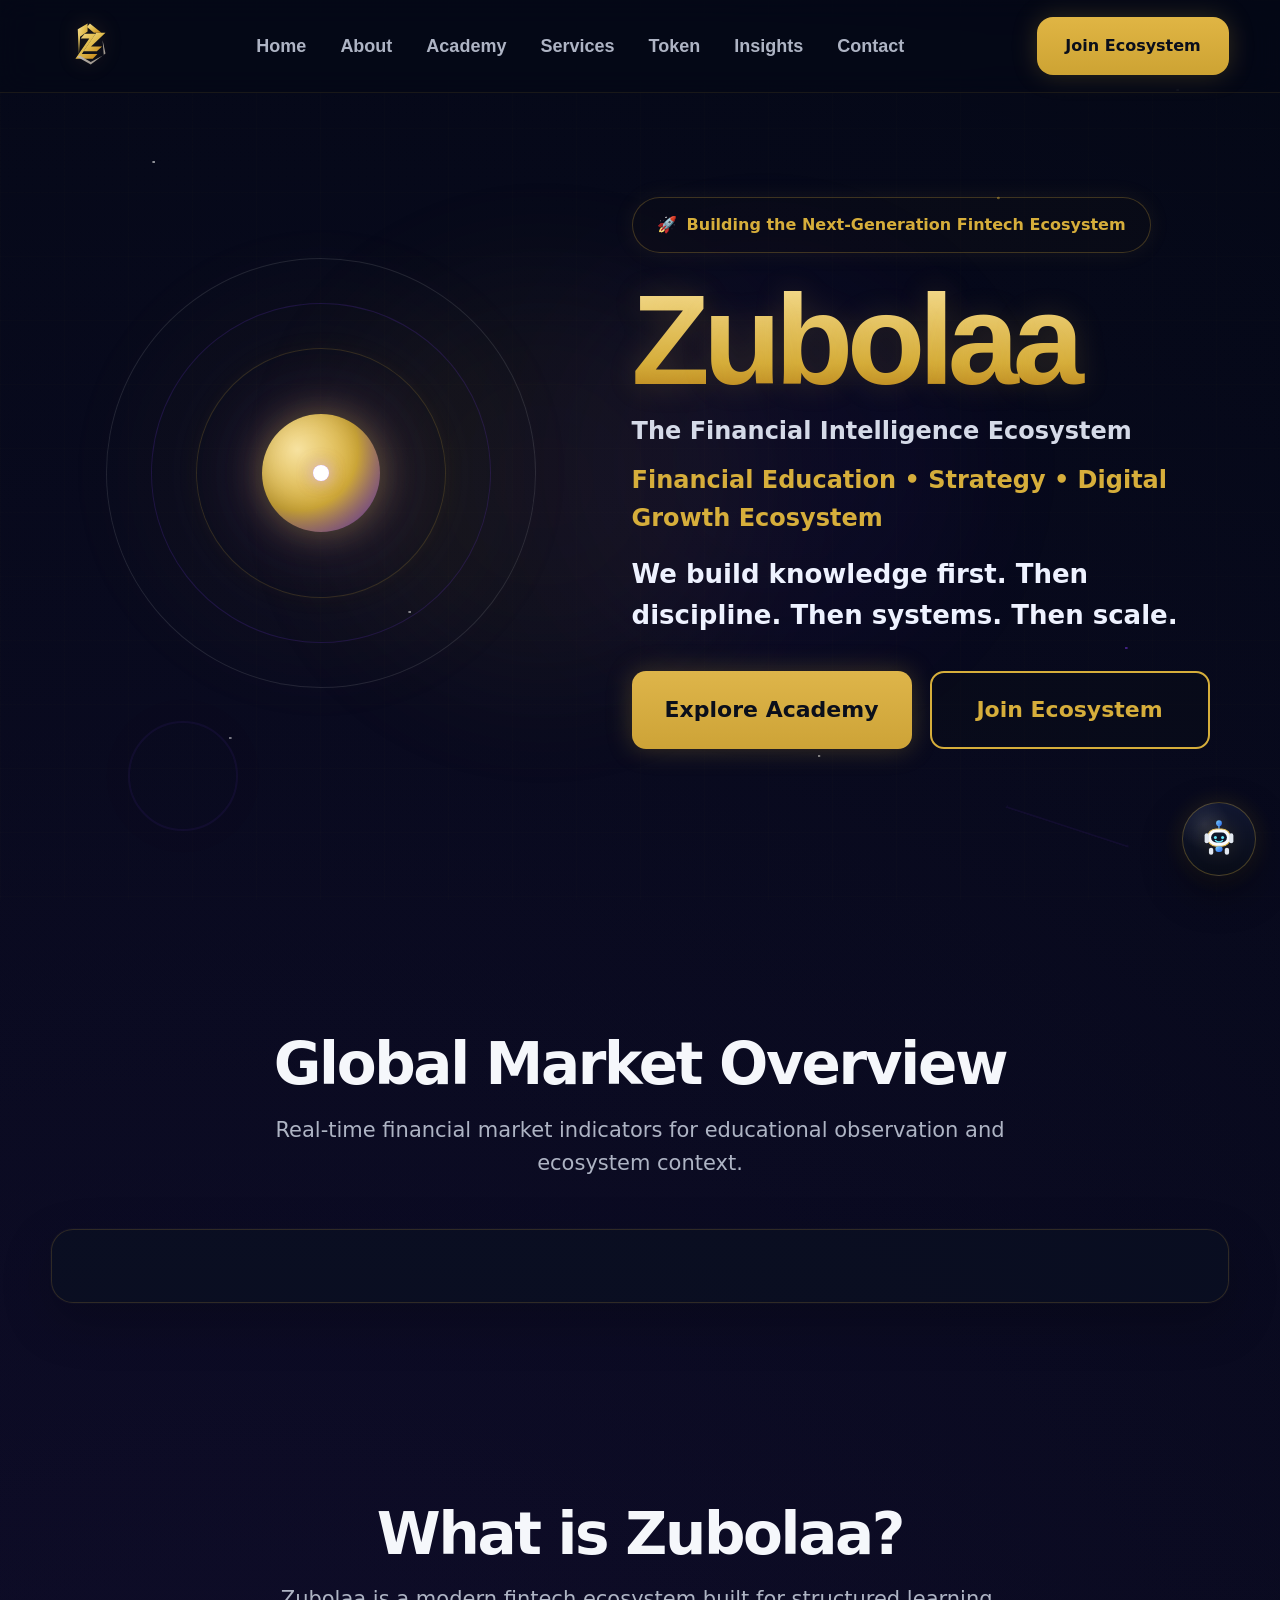
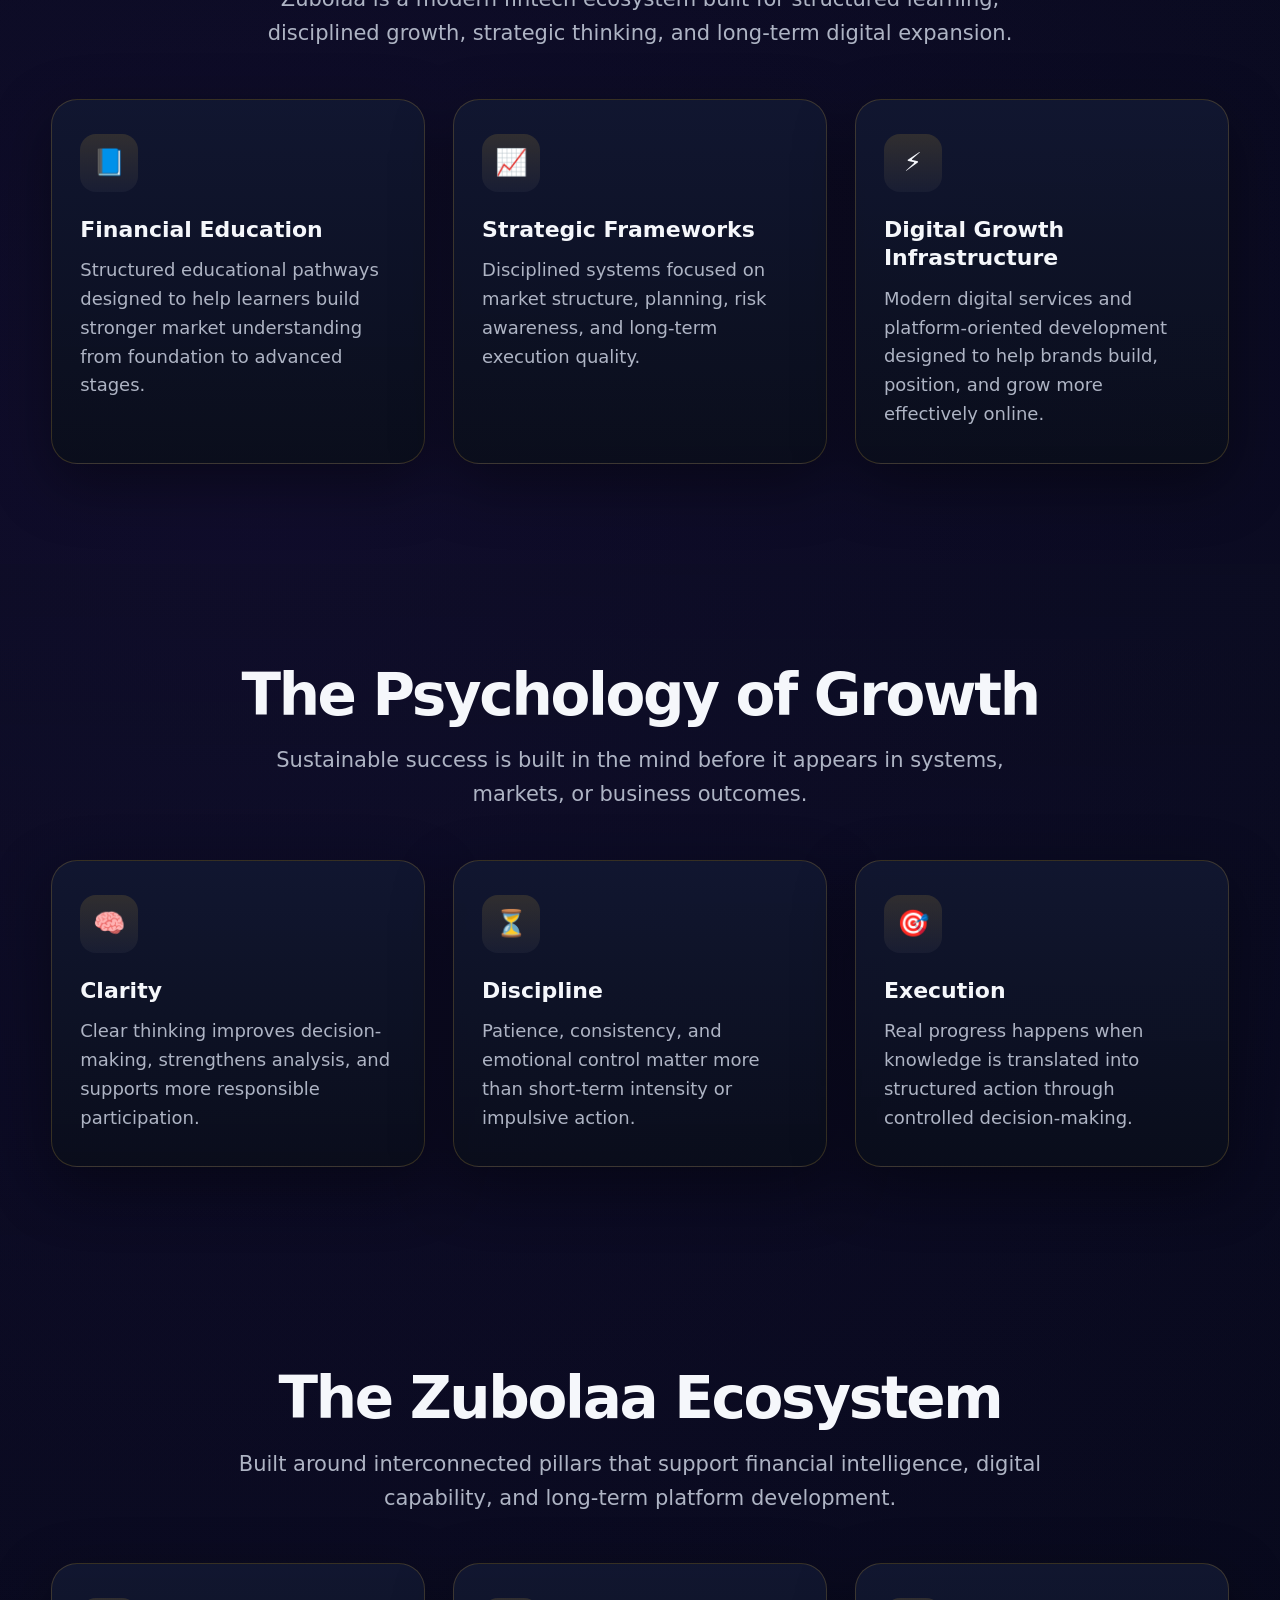
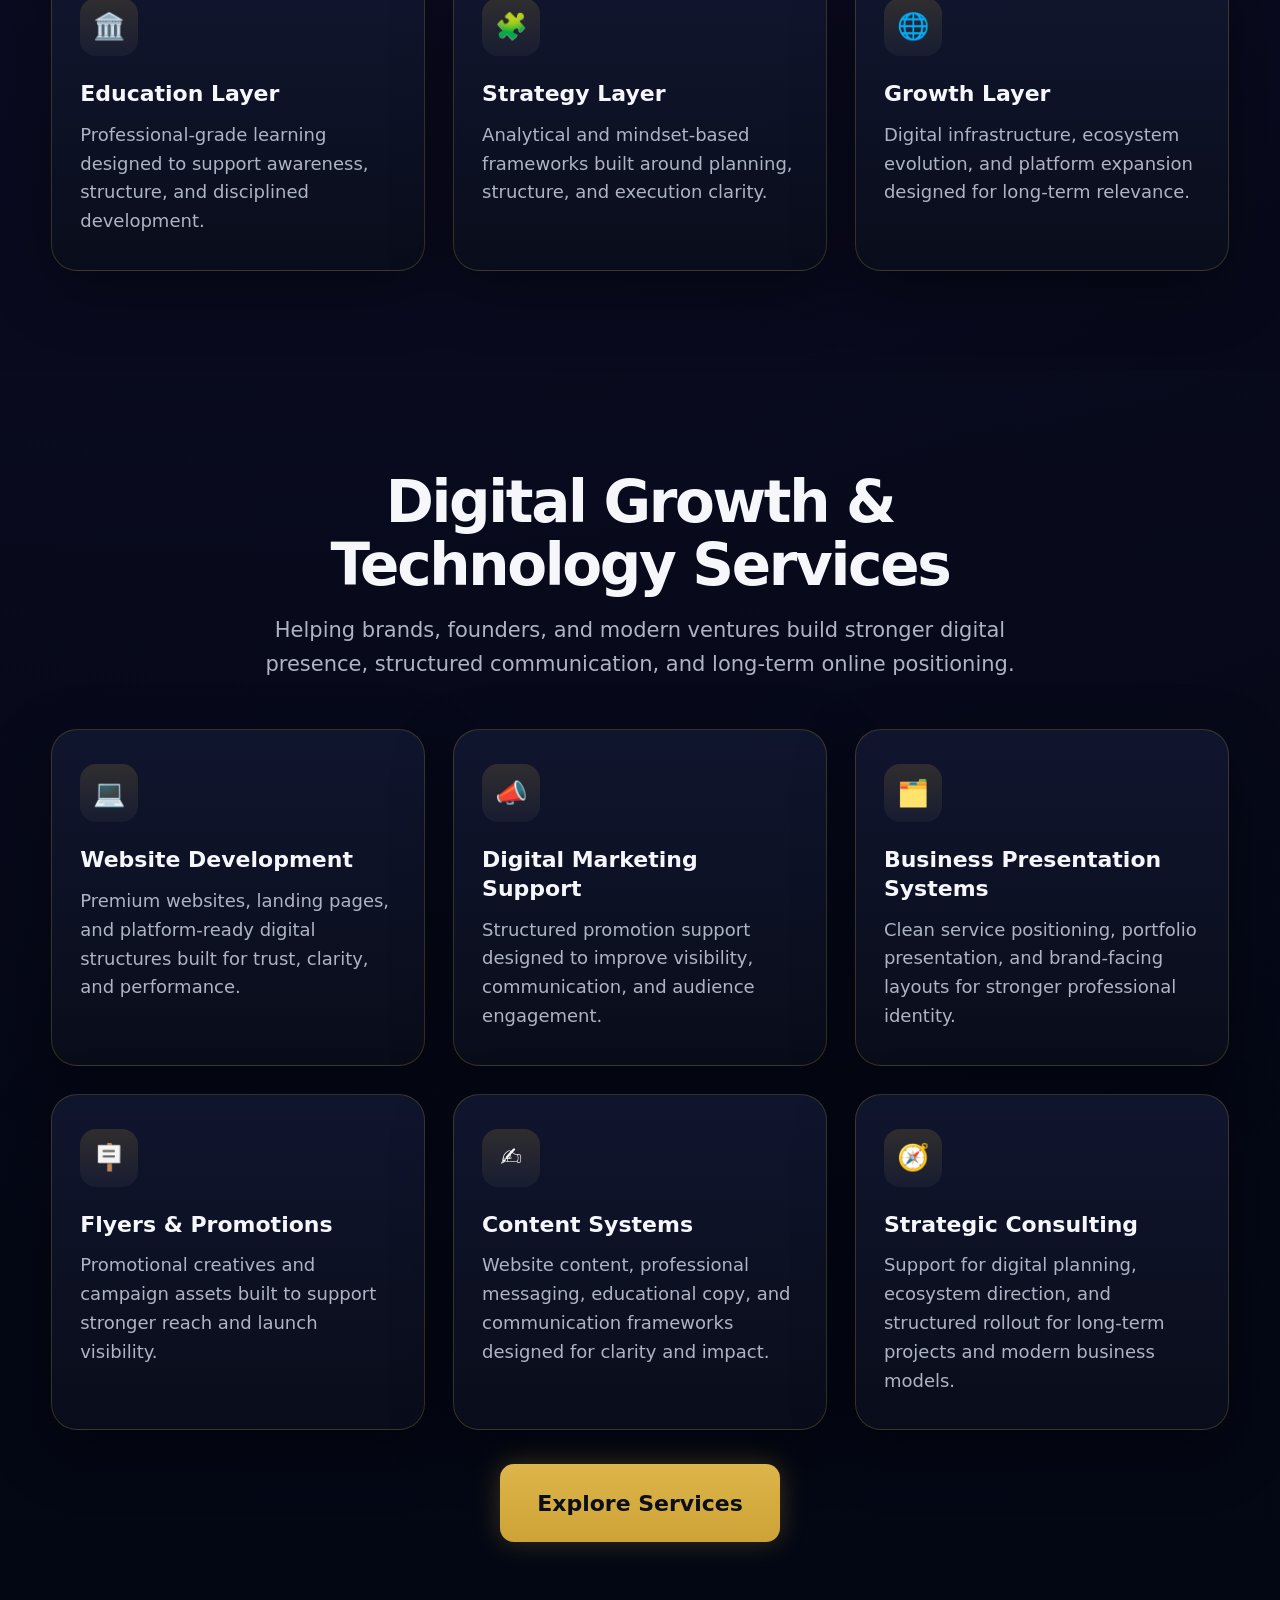
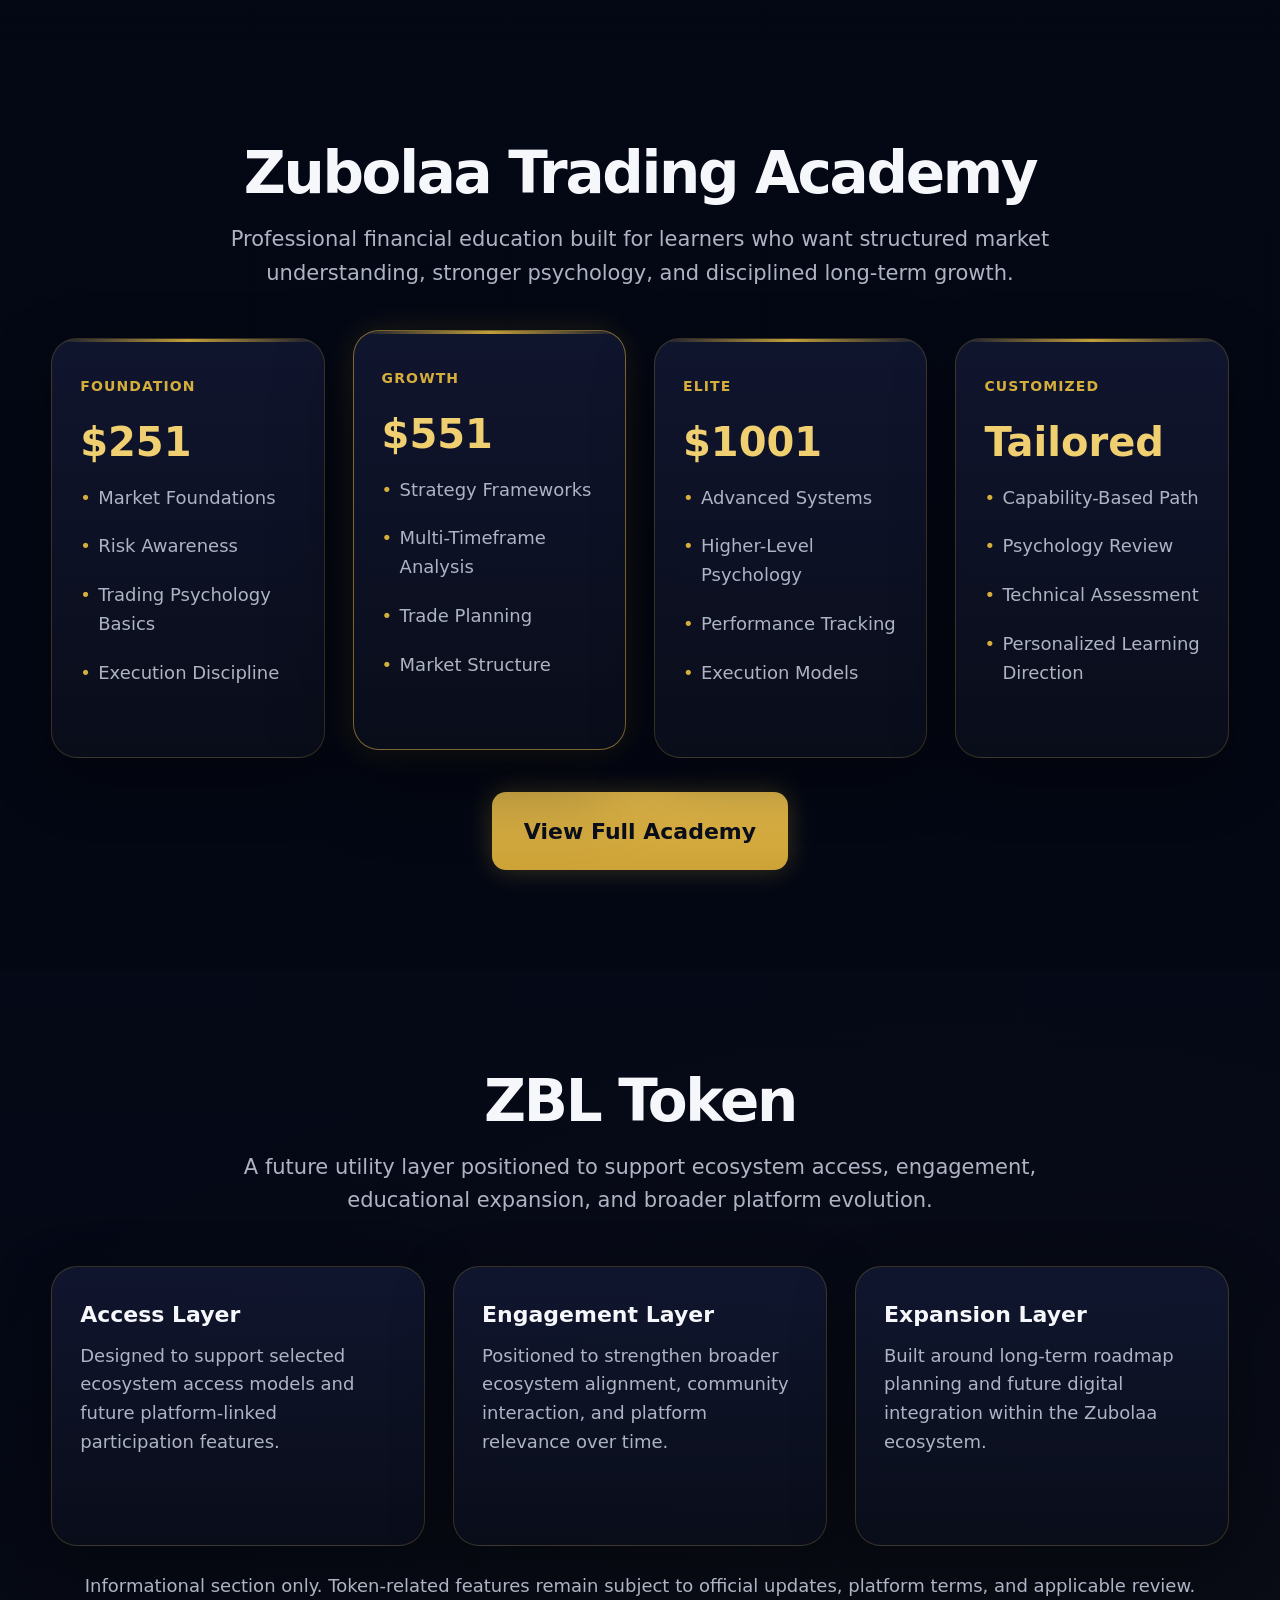
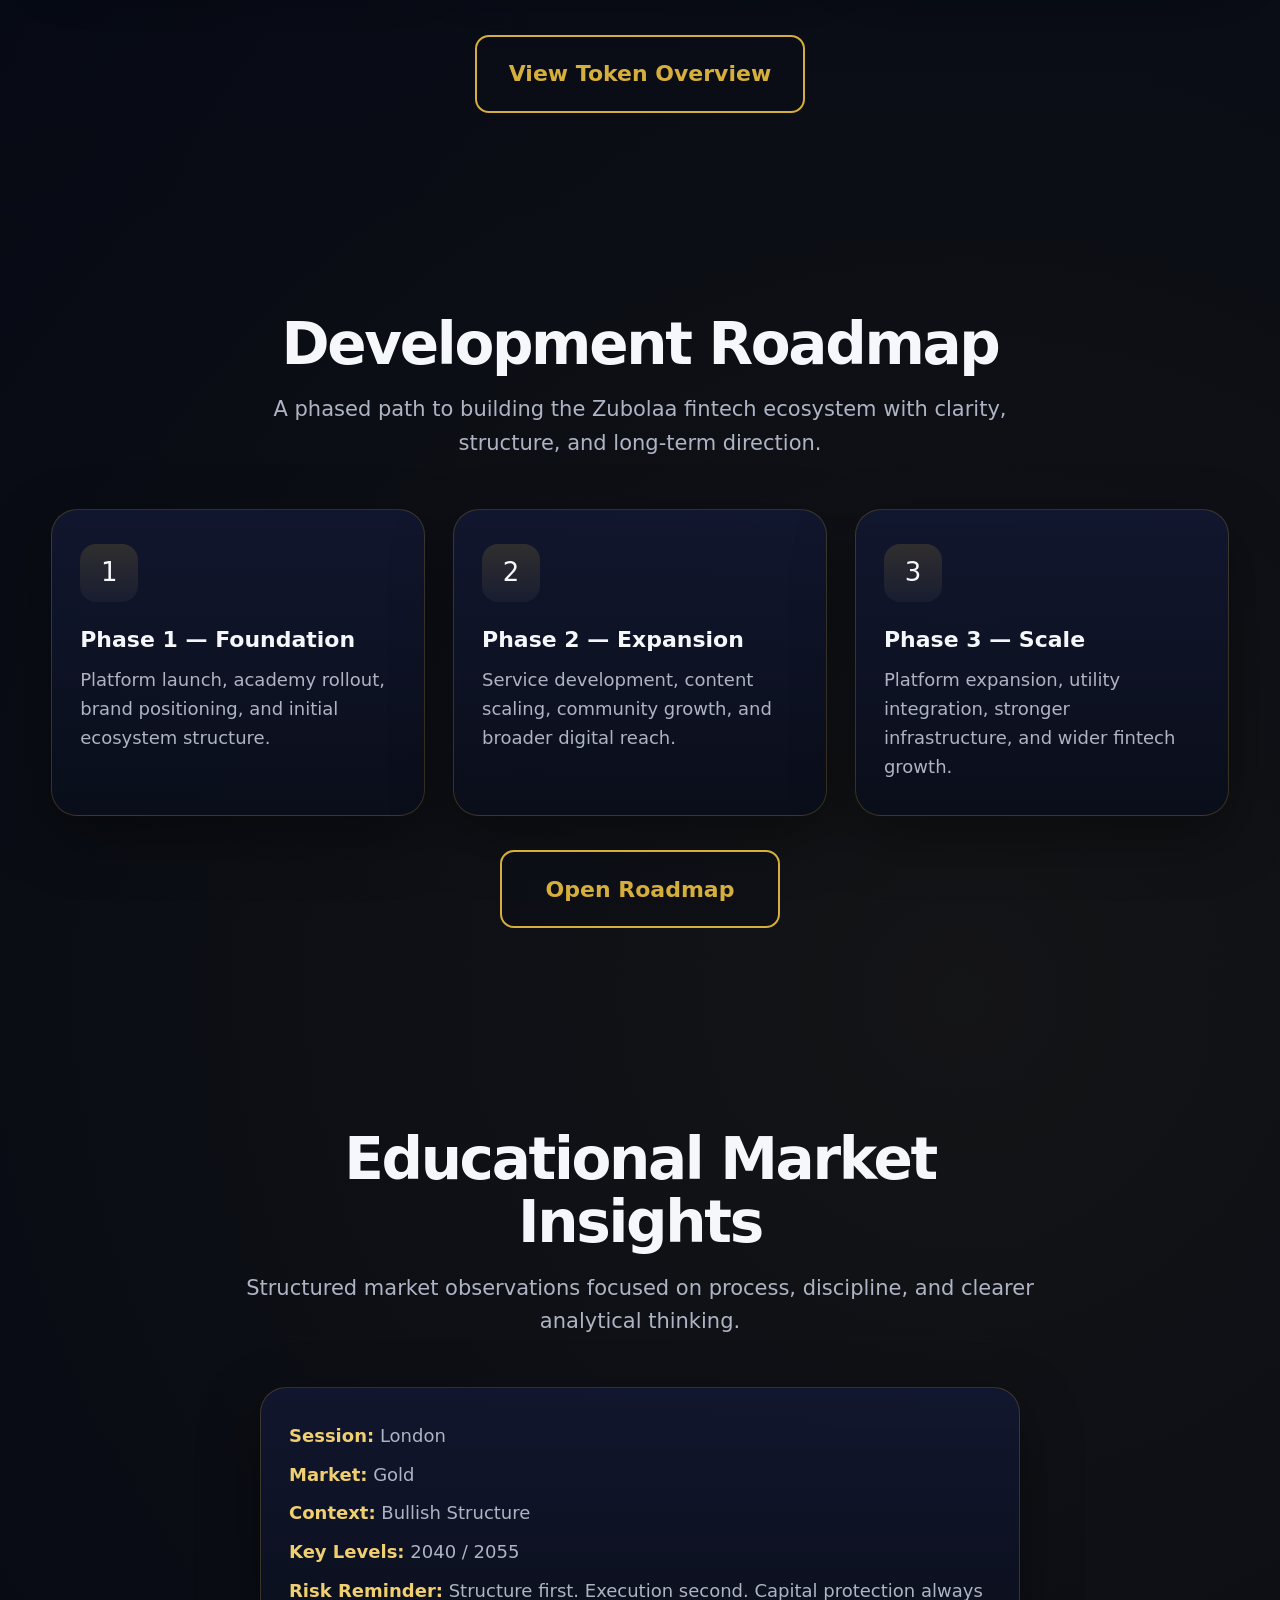
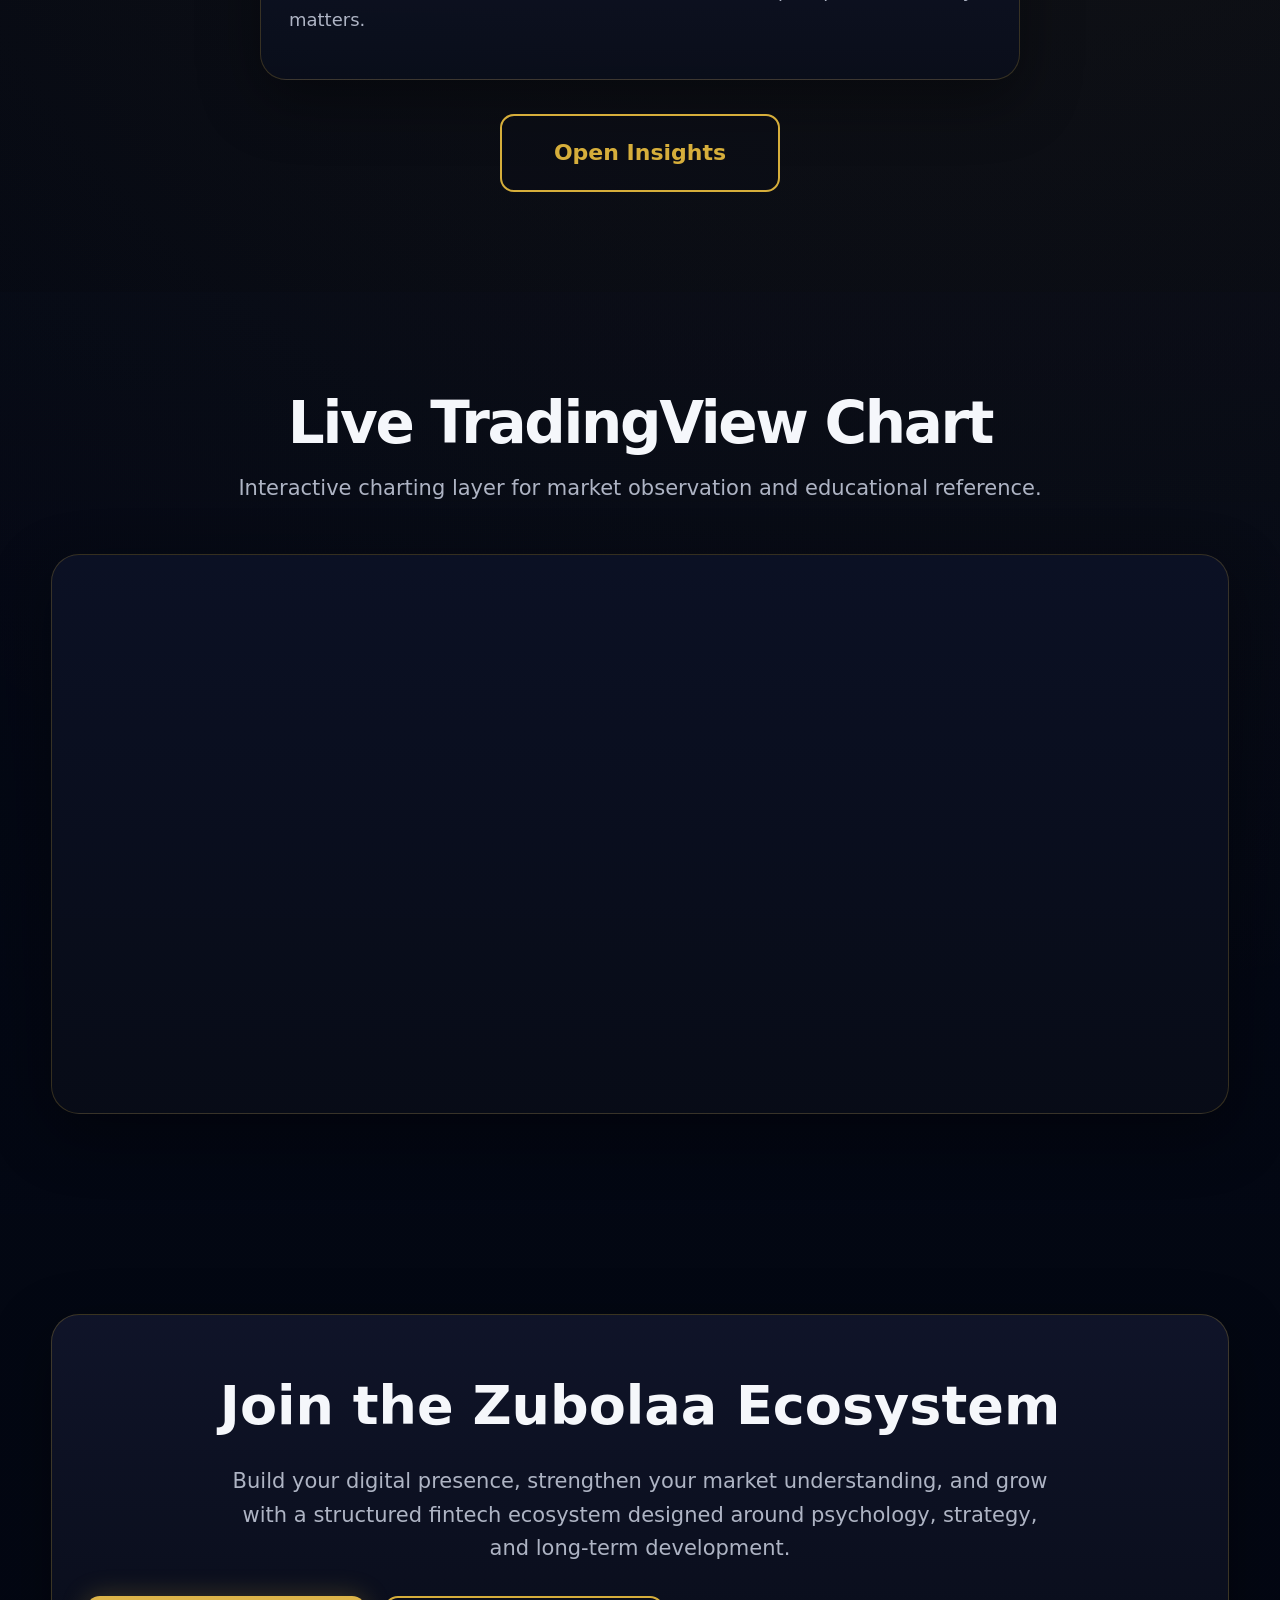
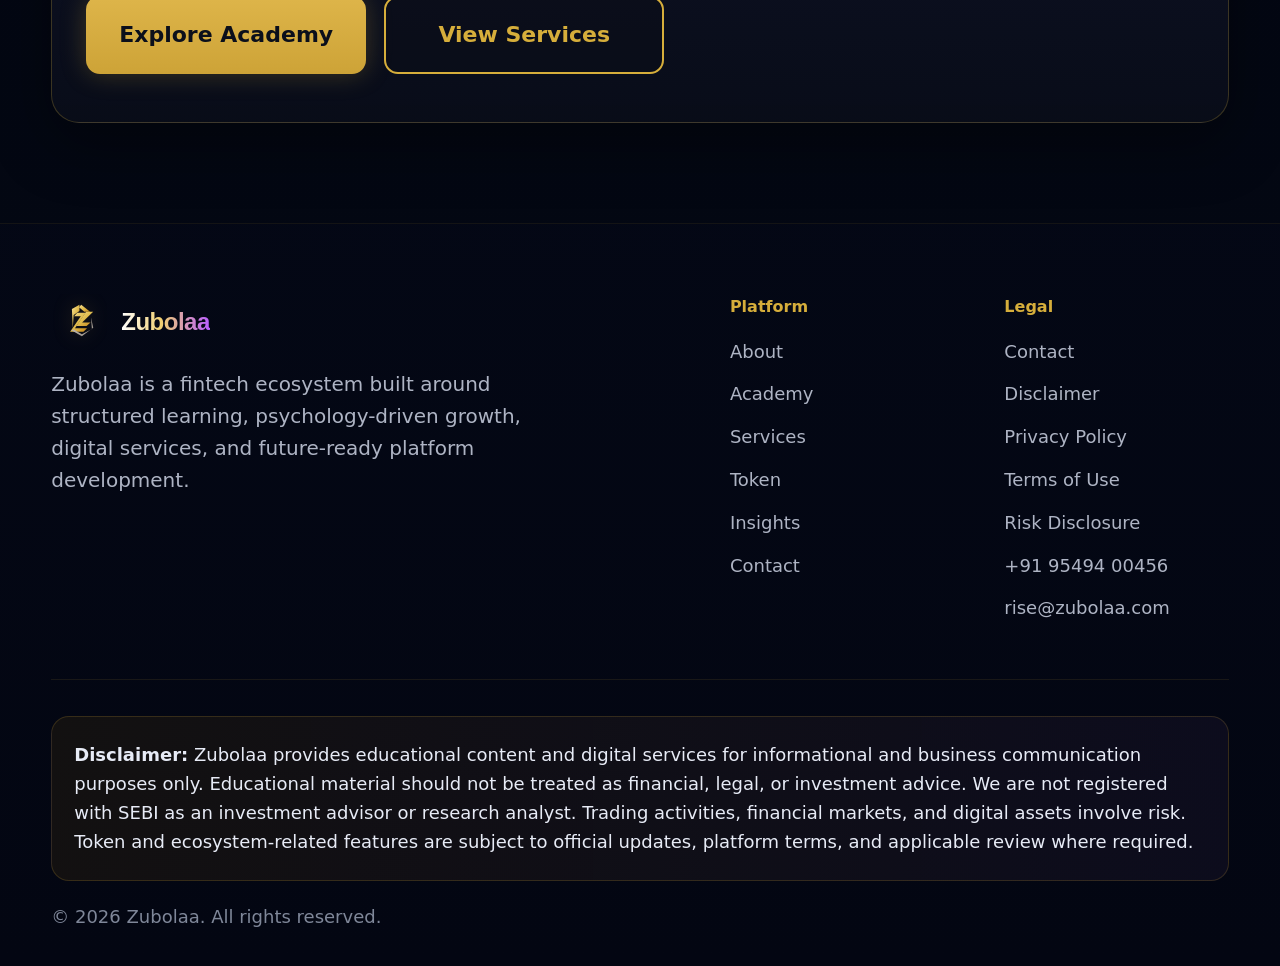
==== commit 5e15b857: "Update index.html" ====
--- a/index.html
+++ b/index.html
@@ -1,25 +1,59 @@
 <!DOCTYPE html>
 <html lang="en">
 <head>
-  <link rel="preconnect" href="https://fonts.googleapis.com">
-  <link rel="preconnect" href="https://fonts.gstatic.com" crossorigin>
-  <link href="https://fonts.googleapis.com/css2?family=Space+Grotesk:wght@400;500;700;800&family=Inter:wght@400;500;600;700&display=swap" rel="stylesheet">
   <meta charset="UTF-8" />
   <meta name="viewport" content="width=device-width, initial-scale=1.0" />
 
-  <title>Zubolaa | Financial Education, Strategy & Digital Asset Ecosystem</title>
-  <meta name="description" content="Zubolaa is a modern fintech ecosystem focused on financial education, digital services, structured strategy, and digital asset innovation." />
-  <meta name="keywords" content="Zubolaa, fintech, trading academy, digital services, website development, token ecosystem, financial education" />
+  <title>Zubolaa | Fintech Ecosystem for Financial Education, Strategy & Digital Growth</title>
+  <meta name="description" content="Zubolaa is a modern fintech ecosystem built around financial education, psychology-driven growth, strategic frameworks, digital services, and future-ready platform development." />
+  <meta name="keywords" content="Zubolaa, fintech ecosystem, financial education, trading academy, digital services, website development, strategy, token ecosystem, digital growth" />
   <meta name="author" content="Zubolaa" />
   <meta name="robots" content="index, follow" />
   <link rel="canonical" href="https://zubolaa.com/" />
 
-  <meta property="og:title" content="Zubolaa | Financial Education, Strategy & Digital Asset Ecosystem" />
-  <meta property="og:description" content="Building financial intelligence through education, strategy, and digital infrastructure." />
+  <meta property="og:title" content="Zubolaa | Fintech Ecosystem for Financial Education, Strategy & Digital Growth" />
+  <meta property="og:description" content="A psychology-driven fintech ecosystem built around structured learning, strategic frameworks, digital services, and future-ready platform development." />
   <meta property="og:type" content="website" />
   <meta property="og:url" content="https://zubolaa.com/" />
 
   <link rel="stylesheet" href="style.css" />
+
+  <style>
+    body {
+      font-family: Inter, ui-sans-serif, system-ui, -apple-system, BlinkMacSystemFont, "Segoe UI", Roboto, Arial, sans-serif;
+    }
+
+    h1, h2, h3, h4, .nav-cta, .btn, .hero-badge, .hero-kicker, .hero-subtitle, .hero-quote, .program-tag {
+      font-family: "Segoe UI", Inter, ui-sans-serif, system-ui, -apple-system, BlinkMacSystemFont, Roboto, Arial, sans-serif;
+    }
+
+    .hero {
+      padding-bottom: 120px;
+    }
+
+    .market-widget-shell {
+      border-radius: 22px;
+      overflow: hidden;
+      background: rgba(10, 16, 34, 0.72);
+      border: 1px solid rgba(214, 174, 59, 0.18);
+      box-shadow: 0 0 0 1px rgba(255,255,255,0.02), 0 18px 50px rgba(0,0,0,0.22);
+    }
+
+    .market-widget-shell .tradingview-widget-container {
+      min-height: 72px;
+    }
+
+    .chart-card {
+      border-radius: 28px;
+      overflow: hidden;
+    }
+
+    @media (max-width: 768px) {
+      .hero {
+        padding-bottom: 90px;
+      }
+    }
+  </style>
 </head>
 <body>
 
@@ -27,23 +61,24 @@
     <div class="container nav-wrap">
       <a href="index.html" class="brand" aria-label="Zubolaa Home">
         <div class="brand-mark zub-logo-mark">
-          <svg class="zub-logo-svg" viewBox="0 0 120 120" aria-hidden="true">
+          <svg class="zub-logo-svg" viewBox="0 0 180 180" aria-hidden="true">
             <defs>
-              <linearGradient id="zubGoldGradHeader" x1="0" y1="0" x2="1" y2="1">
+              <linearGradient id="zubGoldMain" x1="0%" y1="0%" x2="100%" y2="100%">
                 <stop offset="0%" stop-color="#f7df94"/>
-                <stop offset="55%" stop-color="#d6ae3b"/>
-                <stop offset="100%" stop-color="#b57f19"/>
+                <stop offset="45%" stop-color="#e2bf52"/>
+                <stop offset="100%" stop-color="#c78617"/>
               </linearGradient>
-              <linearGradient id="zubPurpleGradHeader" x1="0" y1="0" x2="1" y2="1">
-                <stop offset="0%" stop-color="#c084fc"/>
-                <stop offset="100%" stop-color="#7c3aed"/>
+              <linearGradient id="zubSilverMain" x1="0%" y1="0%" x2="100%" y2="100%">
+                <stop offset="0%" stop-color="#d9d4cf"/>
+                <stop offset="100%" stop-color="#8e847a"/>
               </linearGradient>
             </defs>
 
-            <rect x="14" y="14" width="92" height="92" rx="22" fill="rgba(255,255,255,0.02)" stroke="url(#zubGoldGradHeader)" stroke-width="3"/>
-            <path d="M34 34 H84 L44 84 H86" fill="none" stroke="url(#zubGoldGradHeader)" stroke-width="9" stroke-linecap="round" stroke-linejoin="round"/>
-            <path d="M72 28 L90 46" fill="none" stroke="url(#zubPurpleGradHeader)" stroke-width="5" stroke-linecap="round"/>
-            <circle cx="91" cy="45" r="4" fill="url(#zubPurpleGradHeader)"/>
+            <path d="M58 32 L92 12 L92 40 L66 58 L62 118 Z" fill="url(#zubGoldMain)"/>
+            <path d="M100 12 L140 44 L114 44 L90 24 Z" fill="url(#zubGoldMain)"/>
+            <path d="M82 48 H120 L72 118 H126 L110 134 H50 L98 64 H68 Z" fill="url(#zubGoldMain)"/>
+            <path d="M122 44 H154 L104 92 H142 L124 108 H78 Z" fill="url(#zubGoldMain)"/>
+            <path d="M66 124 L103 145 L148 121 L144 70 L154 116 L103 154 L56 127 Z" fill="url(#zubSilverMain)"/>
           </svg>
         </div>
       </a>
@@ -58,7 +93,7 @@
         <a href="contact.html">Contact</a>
       </nav>
 
-      <a href="academy.html" class="nav-cta">Join Ecosystem</a>
+      <a href="contact.html" class="nav-cta">Join Ecosystem</a>
     </div>
   </header>
 
@@ -84,13 +119,13 @@
         <div class="hero-content">
           <div class="hero-badge">
             <span>🚀</span>
-            <span>Next-Generation Fintech</span>
+            <span>Building the Next-Generation Fintech Ecosystem</span>
           </div>
 
           <h1 class="hero-title">Zubolaa</h1>
           <p class="hero-kicker">The Financial Intelligence Ecosystem</p>
-          <p class="hero-subtitle">Financial Education • Strategy • Digital Asset Ecosystem</p>
-          <p class="hero-quote">We build skills first. Then systems. Then scale.</p>
+          <p class="hero-subtitle">Financial Education • Strategy • Digital Growth Ecosystem</p>
+          <p class="hero-quote">We build knowledge first. Then discipline. Then systems. Then scale.</p>
 
           <div class="hero-actions">
             <a href="academy.html" class="btn btn-primary">Explore Academy</a>
@@ -106,25 +141,30 @@
     <section class="section ticker-section" id="market-strip">
       <div class="container">
         <div class="section-head">
-          <h2>Live Market Strip</h2>
-          <p>Bloomberg-style live market display for quick ecosystem context.</p>
-        </div>
-
-        <div class="ticker-wrap">
-          <div class="ticker-track">
-            <span>BTC/USD 67,420 ▲ 1.84%</span>
-            <span>ETH/USD 3,420 ▲ 2.11%</span>
-            <span>XAU/USD 2,045 ▲ 0.62%</span>
-            <span>EUR/USD 1.084 ▲ 0.14%</span>
-            <span>GBP/USD 1.271 ▼ 0.09%</span>
-            <span>NASDAQ 18,240 ▲ 0.71%</span>
-
-            <span>BTC/USD 67,420 ▲ 1.84%</span>
-            <span>ETH/USD 3,420 ▲ 2.11%</span>
-            <span>XAU/USD 2,045 ▲ 0.62%</span>
-            <span>EUR/USD 1.084 ▲ 0.14%</span>
-            <span>GBP/USD 1.271 ▼ 0.09%</span>
-            <span>NASDAQ 18,240 ▲ 0.71%</span>
+          <h2>Global Market Overview</h2>
+          <p>Real-time financial market indicators for educational observation and ecosystem context.</p>
+        </div>
+
+        <div class="market-widget-shell">
+          <div class="tradingview-widget-container">
+            <div class="tradingview-widget-container__widget"></div>
+            <script type="text/javascript" src="https://s3.tradingview.com/external-embedding/embed-widget-ticker-tape.js" async>
+            {
+              "symbols": [
+                { "proName": "BITSTAMP:BTCUSD", "title": "Bitcoin" },
+                { "proName": "BITSTAMP:ETHUSD", "title": "Ethereum" },
+                { "proName": "OANDA:XAUUSD", "title": "Gold" },
+                { "proName": "OANDA:EURUSD", "title": "EUR/USD" },
+                { "proName": "OANDA:GBPUSD", "title": "GBP/USD" },
+                { "proName": "NASDAQ:NDX", "title": "NASDAQ" }
+              ],
+              "showSymbolLogo": true,
+              "colorTheme": "dark",
+              "isTransparent": true,
+              "displayMode": "adaptive",
+              "locale": "en"
+            }
+            </script>
           </div>
         </div>
       </div>
@@ -135,8 +175,8 @@
         <div class="section-head">
           <h2>What is Zubolaa?</h2>
           <p>
-            Zubolaa is a modern fintech ecosystem designed for education, disciplined strategy,
-            digital growth, and long-term infrastructure building.
+            Zubolaa is a modern fintech ecosystem built for structured learning, disciplined growth,
+            strategic thinking, and long-term digital expansion.
           </p>
         </div>
 
@@ -145,8 +185,8 @@
             <div class="icon-box">📘</div>
             <h3>Financial Education</h3>
             <p>
-              Structured learning programs designed to guide individuals from foundation
-              to advanced market understanding.
+              Structured educational pathways designed to help learners build stronger market
+              understanding from foundation to advanced stages.
             </p>
           </div>
 
@@ -154,17 +194,98 @@
             <div class="icon-box">📈</div>
             <h3>Strategic Frameworks</h3>
             <p>
-              Disciplined market methodologies focused on structure, risk awareness,
+              Disciplined systems focused on market structure, planning, risk awareness,
+              and long-term execution quality.
+            </p>
+          </div>
+
+          <div class="glass-card">
+            <div class="icon-box">⚡</div>
+            <h3>Digital Growth Infrastructure</h3>
+            <p>
+              Modern digital services and platform-oriented development designed to help brands
+              build, position, and grow more effectively online.
+            </p>
+          </div>
+        </div>
+      </div>
+    </section>
+
+    <section class="section section-alt" id="psychology">
+      <div class="container">
+        <div class="section-head">
+          <h2>The Psychology of Growth</h2>
+          <p>
+            Sustainable success is built in the mind before it appears in systems, markets, or business outcomes.
+          </p>
+        </div>
+
+        <div class="card-grid three">
+          <div class="glass-card">
+            <div class="icon-box">🧠</div>
+            <h3>Clarity</h3>
+            <p>
+              Clear thinking improves decision-making, strengthens analysis, and supports
+              more responsible participation.
+            </p>
+          </div>
+
+          <div class="glass-card">
+            <div class="icon-box">⏳</div>
+            <h3>Discipline</h3>
+            <p>
+              Patience, consistency, and emotional control matter more than short-term intensity
+              or impulsive action.
+            </p>
+          </div>
+
+          <div class="glass-card">
+            <div class="icon-box">🎯</div>
+            <h3>Execution</h3>
+            <p>
+              Real progress happens when knowledge is translated into structured action
+              through controlled decision-making.
+            </p>
+          </div>
+        </div>
+      </div>
+    </section>
+
+    <section class="section" id="ecosystem">
+      <div class="container">
+        <div class="section-head">
+          <h2>The Zubolaa Ecosystem</h2>
+          <p>
+            Built around interconnected pillars that support financial intelligence, digital capability,
+            and long-term platform development.
+          </p>
+        </div>
+
+        <div class="card-grid three">
+          <div class="glass-card">
+            <div class="icon-box">🏛️</div>
+            <h3>Education Layer</h3>
+            <p>
+              Professional-grade learning designed to support awareness, structure,
+              and disciplined development.
+            </p>
+          </div>
+
+          <div class="glass-card">
+            <div class="icon-box">🧩</div>
+            <h3>Strategy Layer</h3>
+            <p>
+              Analytical and mindset-based frameworks built around planning, structure,
               and execution clarity.
             </p>
           </div>
 
           <div class="glass-card">
-            <div class="icon-box">⚡</div>
-            <h3>Digital Innovation</h3>
-            <p>
-              A future-focused ecosystem integrating digital infrastructure, branding,
-              and asset-driven innovation.
+            <div class="icon-box">🌐</div>
+            <h3>Growth Layer</h3>
+            <p>
+              Digital infrastructure, ecosystem evolution, and platform expansion designed
+              for long-term relevance.
             </p>
           </div>
         </div>
@@ -174,9 +295,10 @@
     <section class="section section-alt" id="services">
       <div class="container">
         <div class="section-head">
-          <h2>Zubolaa Digital Services</h2>
-          <p>
-            Premium digital execution for individuals, creators, and modern business ventures.
+          <h2>Digital Growth & Technology Services</h2>
+          <p>
+            Helping brands, founders, and modern ventures build stronger digital presence,
+            structured communication, and long-term online positioning.
           </p>
         </div>
 
@@ -184,38 +306,60 @@
           <div class="glass-card">
             <div class="icon-box">💻</div>
             <h3>Website Development</h3>
-            <p>Modern, responsive websites with clean design and high performance.</p>
+            <p>
+              Premium websites, landing pages, and platform-ready digital structures
+              built for trust, clarity, and performance.
+            </p>
           </div>
 
           <div class="glass-card">
             <div class="icon-box">📣</div>
-            <h3>E-Marketing</h3>
-            <p>Strategic digital marketing campaigns to strengthen your brand reach.</p>
-          </div>
-
-          <div class="glass-card">
-            <div class="icon-box">🧾</div>
-            <h3>Portfolio Design</h3>
-            <p>Professional portfolio websites and layouts that showcase your work clearly.</p>
+            <h3>Digital Marketing Support</h3>
+            <p>
+              Structured promotion support designed to improve visibility, communication,
+              and audience engagement.
+            </p>
+          </div>
+
+          <div class="glass-card">
+            <div class="icon-box">🗂️</div>
+            <h3>Business Presentation Systems</h3>
+            <p>
+              Clean service positioning, portfolio presentation, and brand-facing layouts
+              for stronger professional identity.
+            </p>
           </div>
 
           <div class="glass-card">
             <div class="icon-box">🪧</div>
             <h3>Flyers & Promotions</h3>
-            <p>Promotional creatives and campaign materials built for strong visibility.</p>
+            <p>
+              Promotional creatives and campaign assets built to support stronger reach
+              and launch visibility.
+            </p>
           </div>
 
           <div class="glass-card">
             <div class="icon-box">✍️</div>
-            <h3>Content Writing</h3>
-            <p>Clear, professional, and SEO-conscious content for digital communication.</p>
-          </div>
-
-          <div class="glass-card">
-            <div class="icon-box">🌐</div>
-            <h3>Social Media Promotions</h3>
-            <p>Strategic social media support focused on audience growth and engagement.</p>
-          </div>
+            <h3>Content Systems</h3>
+            <p>
+              Website content, professional messaging, educational copy, and communication
+              frameworks designed for clarity and impact.
+            </p>
+          </div>
+
+          <div class="glass-card">
+            <div class="icon-box">🧭</div>
+            <h3>Strategic Consulting</h3>
+            <p>
+              Support for digital planning, ecosystem direction, and structured rollout
+              for long-term projects and modern business models.
+            </p>
+          </div>
+        </div>
+
+        <div class="section-action">
+          <a href="services.html" class="btn btn-primary">Explore Services</a>
         </div>
       </div>
     </section>
@@ -225,8 +369,8 @@
         <div class="section-head">
           <h2>Zubolaa Trading Academy</h2>
           <p>
-            Structured education designed to develop disciplined market participants
-            from foundation to elite level.
+            Professional financial education built for learners who want structured market understanding,
+            stronger psychology, and disciplined long-term growth.
           </p>
         </div>
 
@@ -235,9 +379,9 @@
             <span class="program-tag">Foundation</span>
             <h3>$251</h3>
             <ul>
-              <li>Market Basics</li>
-              <li>Risk Management</li>
-              <li>Trading Psychology</li>
+              <li>Market Foundations</li>
+              <li>Risk Awareness</li>
+              <li>Trading Psychology Basics</li>
               <li>Execution Discipline</li>
             </ul>
           </div>
@@ -257,8 +401,8 @@
             <span class="program-tag">Elite</span>
             <h3>$1001</h3>
             <ul>
-              <li>Professional Systems</li>
-              <li>Advanced Psychology</li>
+              <li>Advanced Systems</li>
+              <li>Higher-Level Psychology</li>
               <li>Performance Tracking</li>
               <li>Execution Models</li>
             </ul>
@@ -268,16 +412,126 @@
             <span class="program-tag">Customized</span>
             <h3>Tailored</h3>
             <ul>
-              <li>User Capability Based</li>
-              <li>Pre-Psychology Evaluation</li>
+              <li>Capability-Based Path</li>
+              <li>Psychology Review</li>
               <li>Technical Assessment</li>
-              <li>Personalized Learning Path</li>
+              <li>Personalized Learning Direction</li>
             </ul>
           </div>
         </div>
 
         <div class="section-action">
           <a href="academy.html" class="btn btn-primary">View Full Academy</a>
+        </div>
+      </div>
+    </section>
+
+    <section class="section section-alt" id="token">
+      <div class="container">
+        <div class="section-head">
+          <h2>ZBL Token</h2>
+          <p>
+            A future utility layer positioned to support ecosystem access, engagement,
+            educational expansion, and broader platform evolution.
+          </p>
+        </div>
+
+        <div class="card-grid three">
+          <div class="glass-card">
+            <h3>Access Layer</h3>
+            <p>
+              Designed to support selected ecosystem access models and future platform-linked
+              participation features.
+            </p>
+          </div>
+
+          <div class="glass-card">
+            <h3>Engagement Layer</h3>
+            <p>
+              Positioned to strengthen broader ecosystem alignment, community interaction,
+              and platform relevance over time.
+            </p>
+          </div>
+
+          <div class="glass-card">
+            <h3>Expansion Layer</h3>
+            <p>
+              Built around long-term roadmap planning and future digital integration
+              within the Zubolaa ecosystem.
+            </p>
+          </div>
+        </div>
+
+        <div class="token-note">
+          Informational section only. Token-related features remain subject to official updates, platform terms, and applicable review.
+        </div>
+
+        <div class="section-action">
+          <a href="token.html" class="btn btn-outline">View Token Overview</a>
+        </div>
+      </div>
+    </section>
+
+    <section class="section" id="roadmap">
+      <div class="container">
+        <div class="section-head">
+          <h2>Development Roadmap</h2>
+          <p>
+            A phased path to building the Zubolaa fintech ecosystem with clarity, structure, and long-term direction.
+          </p>
+        </div>
+
+        <div class="card-grid three">
+          <div class="glass-card">
+            <div class="icon-box">1</div>
+            <h3>Phase 1 — Foundation</h3>
+            <p>
+              Platform launch, academy rollout, brand positioning, and initial ecosystem structure.
+            </p>
+          </div>
+
+          <div class="glass-card">
+            <div class="icon-box">2</div>
+            <h3>Phase 2 — Expansion</h3>
+            <p>
+              Service development, content scaling, community growth, and broader digital reach.
+            </p>
+          </div>
+
+          <div class="glass-card">
+            <div class="icon-box">3</div>
+            <h3>Phase 3 — Scale</h3>
+            <p>
+              Platform expansion, utility integration, stronger infrastructure, and wider fintech growth.
+            </p>
+          </div>
+        </div>
+
+        <div class="section-action">
+          <a href="roadmap.html" class="btn btn-outline">Open Roadmap</a>
+        </div>
+      </div>
+    </section>
+
+    <section class="section" id="insights">
+      <div class="container">
+        <div class="section-head">
+          <h2>Educational Market Insights</h2>
+          <p>
+            Structured market observations focused on process, discipline, and clearer analytical thinking.
+          </p>
+        </div>
+
+        <div class="glass-card insight-card">
+          <p><strong>Session:</strong> London</p>
+          <p><strong>Market:</strong> Gold</p>
+          <p><strong>Context:</strong> Bullish Structure</p>
+          <p><strong>Key Levels:</strong> 2040 / 2055</p>
+          <p><strong>Risk Reminder:</strong> Structure first. Execution second. Capital protection always matters.</p>
+        </div>
+
+        <div class="section-action">
+          <a href="insights.html" class="btn btn-outline">Open Insights</a>
         </div>
       </div>
     </section>
@@ -311,69 +565,13 @@
       </div>
     </section>
 
-    <section class="section section-alt" id="token">
-      <div class="container">
-        <div class="section-head">
-          <h2>Zubolaa Token</h2>
-          <p>
-            The Zubolaa token represents the ecosystem layer supporting future digital utility,
-            participation, and community alignment.
-          </p>
-        </div>
-
-        <div class="card-grid three">
-          <div class="glass-card">
-            <h3>Ecosystem Identity</h3>
-            <p>A utility-oriented token layer aligned with the broader Zubolaa vision.</p>
-          </div>
-
-          <div class="glass-card">
-            <h3>Future Utility Layer</h3>
-            <p>Designed to support ecosystem participation and long-term digital infrastructure.</p>
-          </div>
-
-          <div class="glass-card">
-            <h3>Community Alignment</h3>
-            <p>Built to connect engagement, learning, and platform participation over time.</p>
-          </div>
-        </div>
-
-        <div class="token-note">
-          Informational section only. No investment promises.
-        </div>
-      </div>
-    </section>
-
-    <section class="section" id="insights">
-      <div class="container">
-        <div class="section-head">
-          <h2>Daily Market Insight</h2>
-          <p>
-            Educational market observations focused on structure, discipline, and clarity.
-          </p>
-        </div>
-
-        <div class="glass-card insight-card">
-          <p><strong>Session:</strong> London</p>
-          <p><strong>Market:</strong> Gold</p>
-          <p><strong>Bias:</strong> Bullish Structure</p>
-          <p><strong>Key Levels:</strong> 2040 / 2055</p>
-          <p><strong>Risk Reminder:</strong> Respect stop loss. Protect capital.</p>
-        </div>
-
-        <div class="section-action">
-          <a href="insights.html" class="btn btn-outline">Open Insights</a>
-        </div>
-      </div>
-    </section>
-
     <section class="section final-cta" id="join-ecosystem">
       <div class="container">
         <div class="cta-box">
-          <h2>Enter the Zubolaa Ecosystem</h2>
+          <h2>Join the Zubolaa Ecosystem</h2>
           <p>
             Build your digital presence, strengthen your market understanding,
-            and grow with a long-term strategic mindset.
+            and grow with a structured fintech ecosystem designed around psychology, strategy, and long-term development.
           </p>
 
           <div class="hero-actions">
@@ -390,29 +588,31 @@
       <div class="footer-brand">
         <div class="footer-brand-row">
           <div class="brand-mark small zub-logo-mark">
-            <svg class="zub-logo-svg small-logo-svg" viewBox="0 0 120 120" aria-hidden="true">
+            <svg class="zub-logo-svg small-logo-svg" viewBox="0 0 180 180" aria-hidden="true">
               <defs>
-                <linearGradient id="zubGoldGradFooter" x1="0" y1="0" x2="1" y2="1">
+                <linearGradient id="zubGoldFooter" x1="0%" y1="0%" x2="100%" y2="100%">
                   <stop offset="0%" stop-color="#f7df94"/>
-                  <stop offset="55%" stop-color="#d6ae3b"/>
-                  <stop offset="100%" stop-color="#b57f19"/>
+                  <stop offset="45%" stop-color="#e2bf52"/>
+                  <stop offset="100%" stop-color="#c78617"/>
                 </linearGradient>
-                <linearGradient id="zubPurpleGradFooter" x1="0" y1="0" x2="1" y2="1">
-                  <stop offset="0%" stop-color="#c084fc"/>
-                  <stop offset="100%" stop-color="#7c3aed"/>
+                <linearGradient id="zubSilverFooter" x1="0%" y1="0%" x2="100%" y2="100%">
+                  <stop offset="0%" stop-color="#d9d4cf"/>
+                  <stop offset="100%" stop-color="#8e847a"/>
                 </linearGradient>
               </defs>
 
-              <rect x="14" y="14" width="92" height="92" rx="22" fill="rgba(255,255,255,0.02)" stroke="url(#zubGoldGradFooter)" stroke-width="3"/>
-              <path d="M34 34 H84 L44 84 H86" fill="none" stroke="url(#zubGoldGradFooter)" stroke-width="9" stroke-linecap="round" stroke-linejoin="round"/>
-              <path d="M72 28 L90 46" fill="none" stroke="url(#zubPurpleGradFooter)" stroke-width="5" stroke-linecap="round"/>
-              <circle cx="91" cy="45" r="4" fill="url(#zubPurpleGradFooter)"/>
+              <path d="M58 32 L92 12 L92 40 L66 58 L62 118 Z" fill="url(#zubGoldFooter)"/>
+              <path d="M100 12 L140 44 L114 44 L90 24 Z" fill="url(#zubGoldFooter)"/>
+              <path d="M82 48 H120 L72 118 H126 L110 134 H50 L98 64 H68 Z" fill="url(#zubGoldFooter)"/>
+              <path d="M122 44 H154 L104 92 H142 L124 108 H78 Z" fill="url(#zubGoldFooter)"/>
+              <path d="M66 124 L103 145 L148 121 L144 70 L154 116 L103 154 L56 127 Z" fill="url(#zubSilverFooter)"/>
             </svg>
           </div>
           <h3>Zubolaa</h3>
         </div>
         <p>
-          Building financial intelligence through education, strategy, and digital infrastructure.
+          Zubolaa is a fintech ecosystem built around structured learning, psychology-driven growth,
+          digital services, and future-ready platform development.
         </p>
       </div>
 
@@ -424,22 +624,29 @@
           <a href="services.html">Services</a>
           <a href="token.html">Token</a>
           <a href="insights.html">Insights</a>
+          <a href="contact.html">Contact</a>
         </div>
 
         <div>
           <h4>Legal</h4>
           <a href="contact.html">Contact</a>
           <a href="disclaimer.html">Disclaimer</a>
-          <a href="#">Privacy Policy</a>
+          <a href="privacy-policy.html">Privacy Policy</a>
+          <a href="terms.html">Terms of Use</a>
+          <a href="risk-disclosure.html">Risk Disclosure</a>
+          <a href="tel:+919549400456">+91 95494 00456</a>
+          <a href="mailto:rise@zubolaa.com">rise@zubolaa.com</a>
         </div>
       </div>
     </div>
 
     <div class="container">
       <div class="footer-disclaimer">
-        <strong>Disclaimer:</strong> Zubolaa provides educational content and digital services only.
+        <strong>Disclaimer:</strong> Zubolaa provides educational content and digital services for informational and business communication purposes only.
+        Educational material should not be treated as financial, legal, or investment advice.
         We are not registered with SEBI as an investment advisor or research analyst.
-        Trading and digital assets involve risk.
+        Trading activities, financial markets, and digital assets involve risk.
+        Token and ecosystem-related features are subject to official updates, platform terms, and applicable review where required.
       </div>
 
       <div class="footer-bottom">
@@ -506,7 +713,7 @@
             </svg>
           </div>
           <div>
-            <h4>Zubolaa Assistant</h4>
+            <h4 id="zubBotName">Zubolaa Assistant</h4>
             <p>Online • Welcome to Zubolaa</p>
           </div>
         </div>
@@ -515,17 +722,15 @@
 
       <div class="zub-chat-body">
         <div class="zub-chat-message bot">
-          Hi 👋<br>
-          Welcome to <strong>Zubolaa</strong>.<br>
-          How would you like to continue?
+          <span id="zubBotWelcome"></span>
         </div>
 
         <div class="zub-chat-actions">
           <a href="#academy" class="zub-chat-action-btn">📚 Explore Academy</a>
           <a href="#services" class="zub-chat-action-btn">💼 View Services</a>
-          <a href="#token" class="zub-chat-action-btn">🪙 Zubolaa Token</a>
-          <a href="#insights" class="zub-chat-action-btn">📈 Daily Insights</a>
-          <a href="https://wa.me/919999999999" target="_blank" class="zub-chat-action-btn">💬 WhatsApp Support</a>
+          <a href="#token" class="zub-chat-action-btn">🪙 ZBL Token</a>
+          <a href="#insights" class="zub-chat-action-btn">📈 Market Insights</a>
+          <a href="https://wa.me/919549400456" target="_blank" class="zub-chat-action-btn">💬 WhatsApp Support</a>
           <a href="mailto:rise@zubolaa.com" class="zub-chat-action-btn">📩 Email Us</a>
           <a href="contact.html" class="zub-chat-action-btn">🚀 Join Ecosystem</a>
         </div>
@@ -534,5 +739,27 @@
   </div>
 
   <script src="script.js"></script>
+
+  <script>
+    const zubBotNames = ["Zubi", "Booboo", "Zuzu", "Laddu"];
+    const randomBot = zubBotNames[Math.floor(Math.random() * zubBotNames.length)];
+
+    const botNameEl = document.getElementById("zubBotName");
+    const botWelcomeEl = document.getElementById("zubBotWelcome");
+    const yearEl = document.getElementById("year");
+
+    if (botNameEl) {
+      botNameEl.innerText = randomBot + " Assistant";
+    }
+
+    if (botWelcomeEl) {
+      botWelcomeEl.innerHTML =
+        "Hi 👋<br>I’m <strong>" + randomBot + "</strong>, your Zubolaa assistant.<br>How would you like to continue?";
+    }
+
+    if (yearEl) {
+      yearEl.innerText = new Date().getFullYear();
+    }
+  </script>
 </body>
 </html>
--- a/style.css
+++ b/style.css
@@ -132,18 +132,24 @@
   padding:0;
 }
 
-.brand-mark img{
+.zub-logo-mark{
+  background:transparent;
+  border-radius:0;
+  box-shadow:none;
+  padding:0;
+}
+
+.zub-logo-svg{
+  width:52px;
+  height:52px;
   display:block;
-  width:auto;
-  height:48px;
-  object-fit:contain;
   filter:drop-shadow(0 0 10px rgba(214,174,59,0.18));
-  transition:transform 0.25s ease, filter 0.25s ease;
-}
-
-.brand:hover .brand-mark img{
+  transition:transform .25s ease, filter .25s ease;
+}
+
+.brand:hover .zub-logo-svg{
   transform:scale(1.04);
-  filter:drop-shadow(0 0 16px rgba(214,174,59,0.26));
+  filter:drop-shadow(0 0 16px rgba(214,174,59,0.28));
 }
 
 .brand-mark.small{
@@ -151,8 +157,9 @@
   height:56px;
 }
 
-.brand-mark.small img{
-  height:36px;
+.small-logo-svg{
+  width:40px;
+  height:40px;
 }
 
 .brand-text{
@@ -621,12 +628,6 @@
   margin-bottom:16px;
 }
 
-.program-copy{
-  color:var(--muted);
-  font-size:17px;
-  margin-bottom:18px;
-}
-
 .program-card ul{
   list-style:none;
   display:grid;
@@ -697,47 +698,6 @@
   font-size:21px;
 }
 
-.page-hero{
-  min-height:60vh;
-}
-
-.page-title{
-  font-size:84px;
-}
-
-.table-card{
-  overflow-x:auto;
-}
-
-.comparison-table{
-  min-width:900px;
-}
-
-.table-row{
-  display:grid;
-  grid-template-columns:1.5fr 1fr 1fr 1fr 1fr;
-  border-bottom:1px solid rgba(214,174,59,0.12);
-}
-
-.table-row:last-child{
-  border-bottom:none;
-}
-
-.table-row > div{
-  padding:18px 14px;
-  color:var(--muted);
-  font-size:17px;
-}
-
-.table-head > div{
-  color:var(--gold-soft);
-  font-weight:800;
-}
-
-.table-row > div:not(:first-child){
-  text-align:center;
-}
-
 .ticker-section{
   padding-top:40px;
 }
@@ -773,11 +733,6 @@
   background:linear-gradient(180deg, rgba(12,18,38,0.92), rgba(8,12,24,0.96));
   box-shadow:var(--shadow);
   min-height:560px;
-}
-
-#tradingview_chart{
-  width:100%;
-  height:560px;
 }
 
 .site-footer{
@@ -847,62 +802,6 @@
   font-size:18px;
 }
 
-.navbar{
-  width:100%;
-  max-width:1400px;
-  margin:0 auto;
-  padding:22px 24px;
-  display:flex;
-  align-items:center;
-  justify-content:space-between;
-  gap:24px;
-  position:sticky;
-  top:0;
-  z-index:1000;
-  background:rgba(4, 8, 24, 0.72);
-  backdrop-filter:blur(12px);
-  border-bottom:1px solid rgba(255,255,255,0.06);
-}
-
-.navbar .logo{
-  color:#ffffff;
-  font-size:1.8rem;
-  font-weight:800;
-  letter-spacing:-0.5px;
-}
-
-.navbar nav{
-  display:flex;
-  align-items:center;
-  gap:26px;
-  flex-wrap:wrap;
-}
-
-.navbar nav a{
-  color:rgba(255,255,255,0.78);
-  text-decoration:none;
-  font-size:1rem;
-  font-weight:600;
-  transition:color 0.25s ease;
-}
-
-.navbar nav a:hover{
-  color:#f4cf66;
-}
-
-.join-btn{
-  border:none;
-  outline:none;
-  background:linear-gradient(135deg, #d6ae3b, #f0cf71);
-  color:#111111;
-  font-size:1rem;
-  font-weight:700;
-  padding:14px 24px;
-  border-radius:16px;
-  box-shadow:0 12px 30px rgba(214,174,59,0.18);
-}
-
-/* CHAT WIDGET */
 .zub-chat-widget{
   position:fixed;
   right:24px;
@@ -1135,12 +1034,6 @@
   to{ transform:translateX(-50%); }
 }
 
-@media (max-width:1180px){
-  .academy-pricing-grid{
-    grid-template-columns:repeat(2,1fr);
-  }
-}
-
 @media (max-width:1100px){
   .main-nav{
     gap:22px;
@@ -1148,10 +1041,6 @@
 
   .main-nav a{
     font-size:16px;
-  }
-
-  .card-grid.two{
-    grid-template-columns:repeat(2,1fr);
   }
 
   .card-grid.three{
@@ -1190,43 +1079,20 @@
   }
 }
 
-@media (max-width:992px){
-  .zbx-coming-grid{
-    grid-template-columns:1fr;
-  }
-
-  .utility-grid{
-    grid-template-columns:1fr;
-  }
-
-  .navbar{
-    flex-direction:column;
-    align-items:flex-start;
-  }
-
-  .navbar nav{
-    gap:18px;
-  }
-}
-
-@media (max-width:900px){
-  .hero-title{
-    font-size:70px;
-  }
-}
-
 @media (max-width:768px){
   .brand-mark{
     width:60px;
     height:60px;
   }
 
-  .brand-mark img{
-    height:40px;
-  }
-
-  .brand-mark.small img{
-    height:32px;
+  .zub-logo-svg{
+    width:44px;
+    height:44px;
+  }
+
+  .small-logo-svg{
+    width:34px;
+    height:34px;
   }
 
   .nav-wrap{
@@ -1249,71 +1115,6 @@
     font-size:15px;
   }
 
-  .token-hero,
-  .token-utility,
-  .tokenomics,
-  .token-disclaimer{
-    padding-left:16px;
-    padding-right:16px;
-  }
-
-  .token-hero{
-    padding-top:70px;
-  }
-
-  .token-hero p{
-    font-size:1rem;
-  }
-
-  .utility-card{
-    padding:24px 20px;
-  }
-
-  .utility-card h3{
-    font-size:1.35rem;
-  }
-
-  .token-bar{
-    padding:18px 16px 16px;
-  }
-
-  .token-label span:first-child,
-  .token-label span:last-child{
-    font-size:0.96rem;
-  }
-
-  .join-btn{
-    padding:12px 18px;
-  }
-
-  .zbx-coming-section{
-    padding:80px 16px;
-  }
-
-  .zbx-coming-subtitle{
-    font-size:1rem;
-  }
-
-  .zbx-coming-card{
-    padding:26px 22px;
-  }
-
-  .zbx-coming-card h3{
-    font-size:1.5rem;
-  }
-
-  .zbx-tokenomics-preview{
-    padding:28px 22px;
-  }
-
-  .zbx-tokenomics-preview h2{
-    font-size:1.7rem;
-  }
-
-  .zbx-disclaimer-box{
-    padding:24px 20px;
-  }
-
   .zub-chat-widget{
     right:16px;
     bottom:16px;
@@ -1382,10 +1183,6 @@
     justify-content:center;
   }
 
-  .hero-content{
-    padding:0;
-  }
-
   .hero-title{
     font-size:64px;
   }
@@ -1406,7 +1203,6 @@
     min-height:68px;
   }
 
-  .card-grid.two,
   .card-grid.three,
   .card-grid.four{
     grid-template-columns:1fr;
@@ -1432,10 +1228,6 @@
     gap:28px;
   }
 
-  .page-title{
-    font-size:52px;
-  }
-
   .insight-card{
     padding:24px 20px;
   }
@@ -1469,20 +1261,6 @@
 
   .node-three{
     animation:orbitCFinalMobile 6s linear infinite;
-  }
-
-  .academy-pricing-grid{
-    grid-template-columns:1fr;
-  }
-
-  .academy-pricing-card,
-  .academy-pricing-card.featured{
-    transform:none;
-    min-height:auto;
-  }
-
-  .academy-price{
-    font-size:38px;
   }
 }
 
@@ -1506,4 +1284,4 @@
 @keyframes orbitCFinalMobile{
   from{ transform:rotate(240deg) translateX(140px) rotate(-240deg); }
   to{ transform:rotate(600deg) translateX(140px) rotate(-600deg); }
-  }
+}
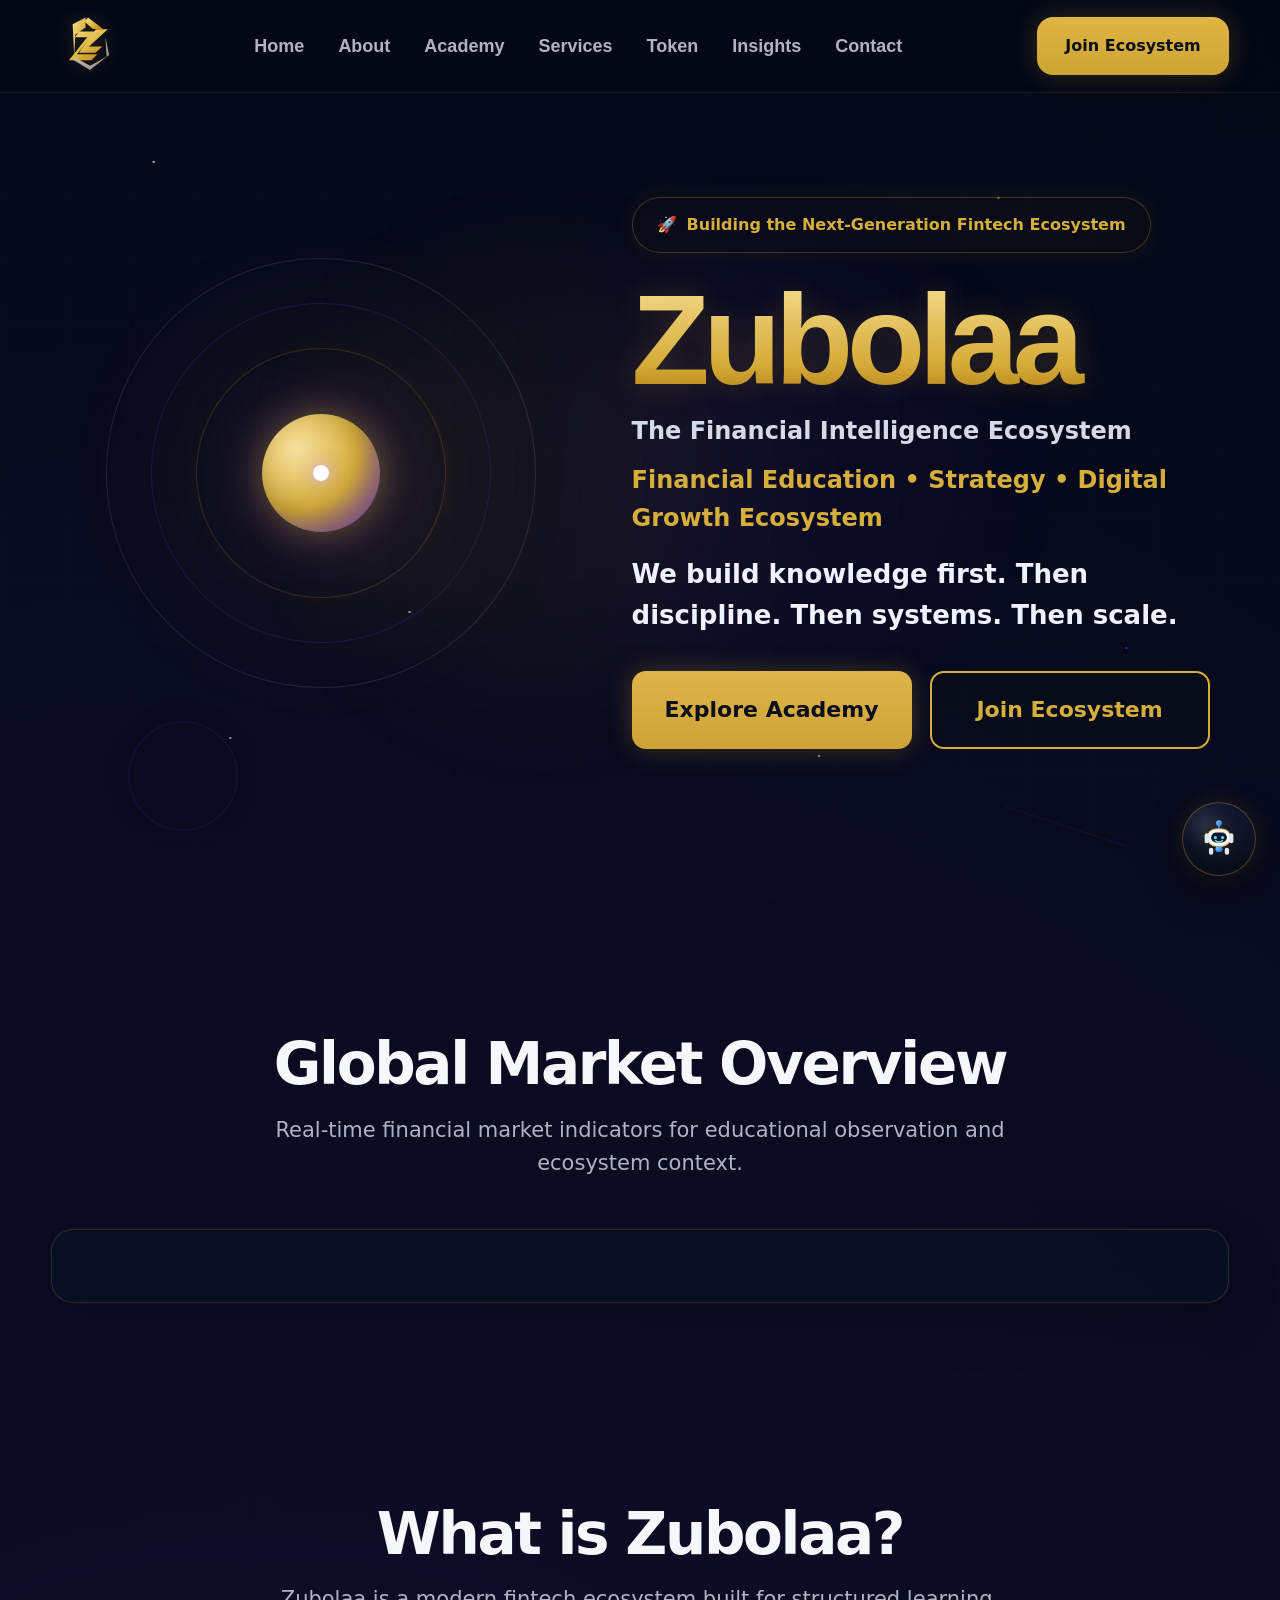
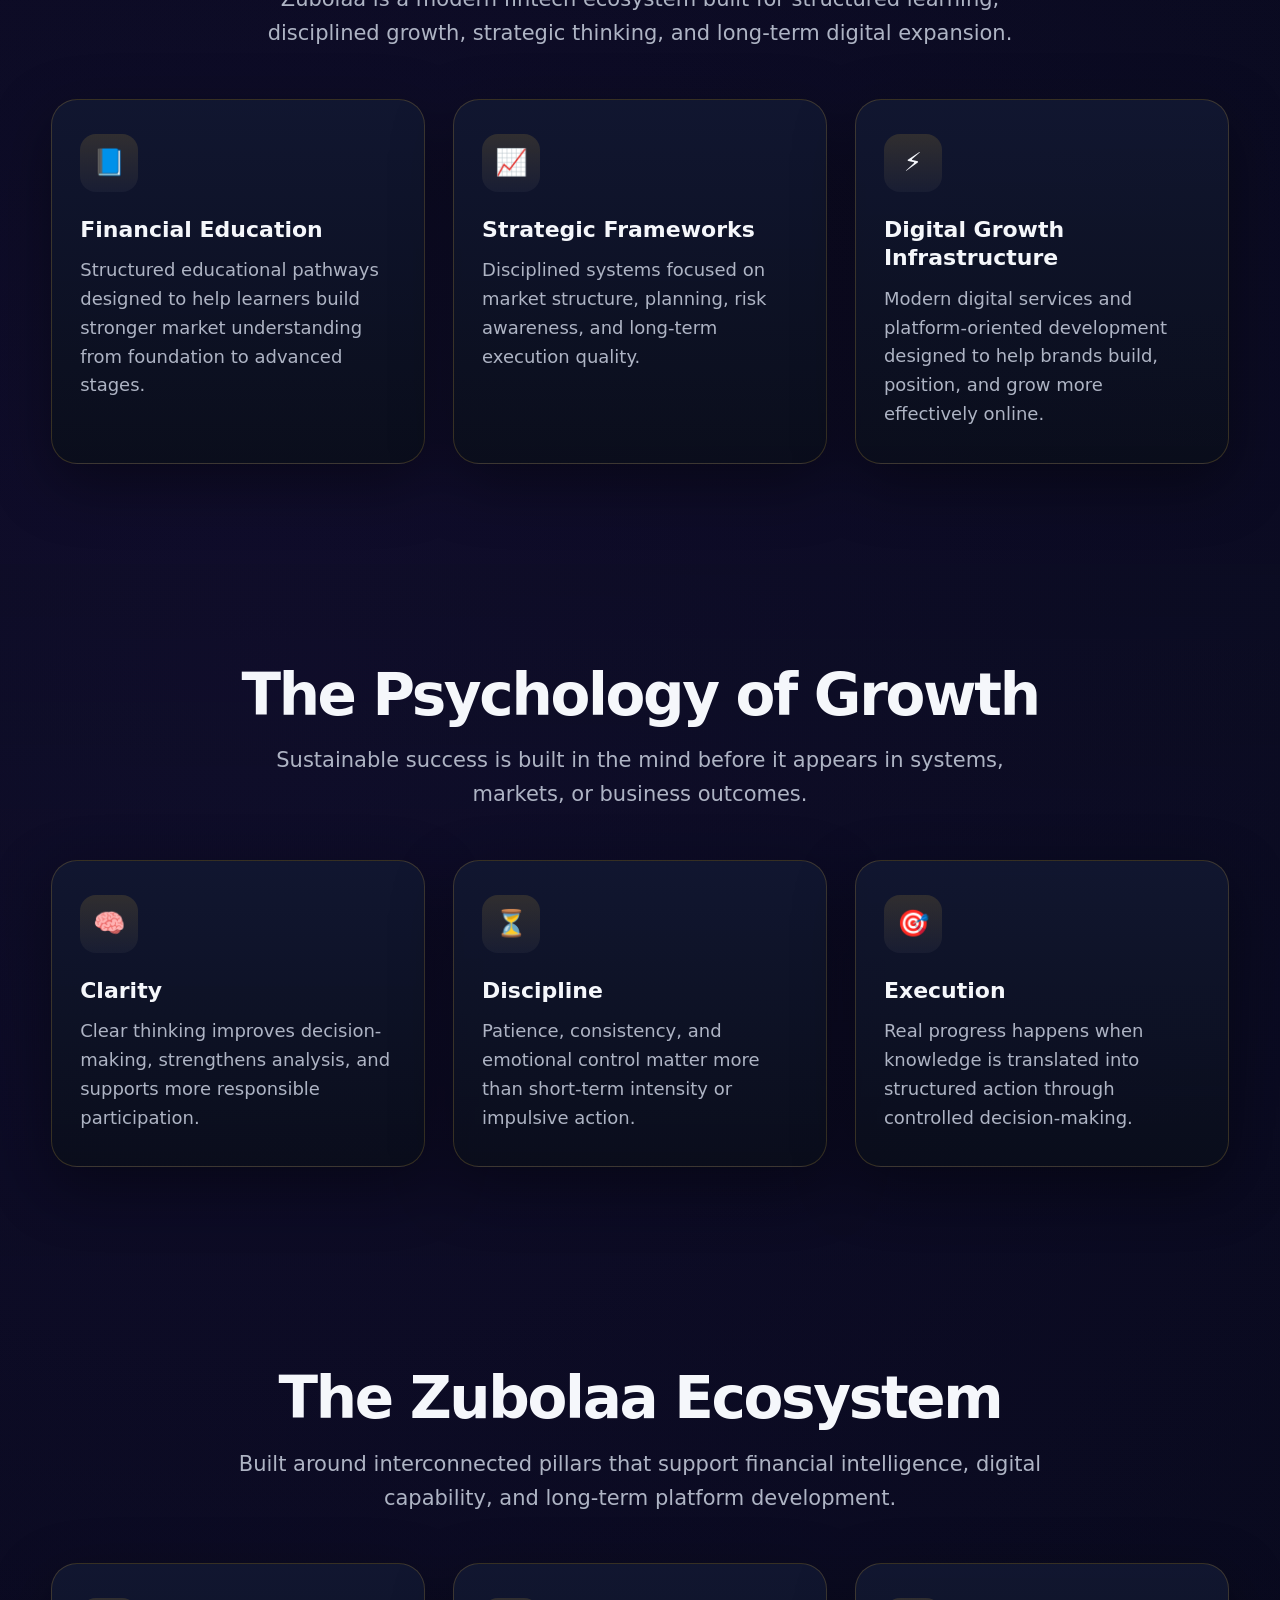
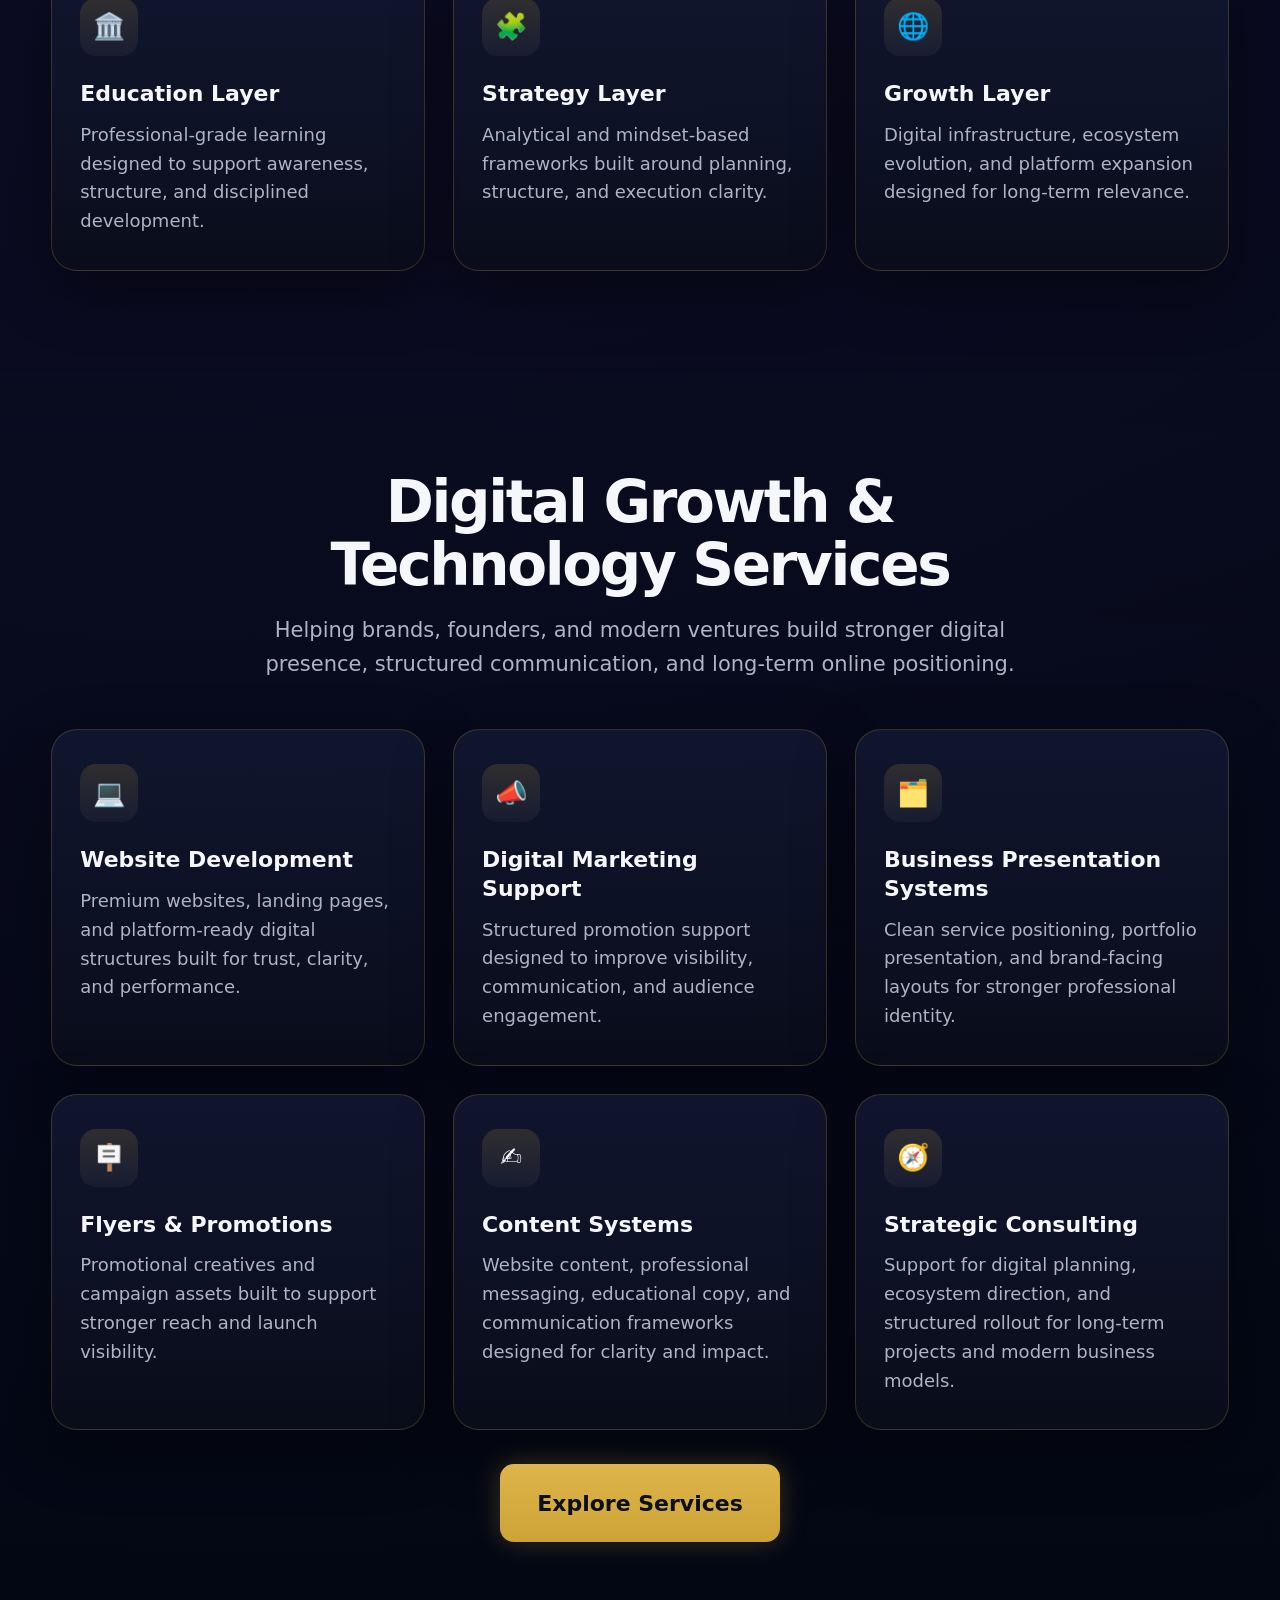
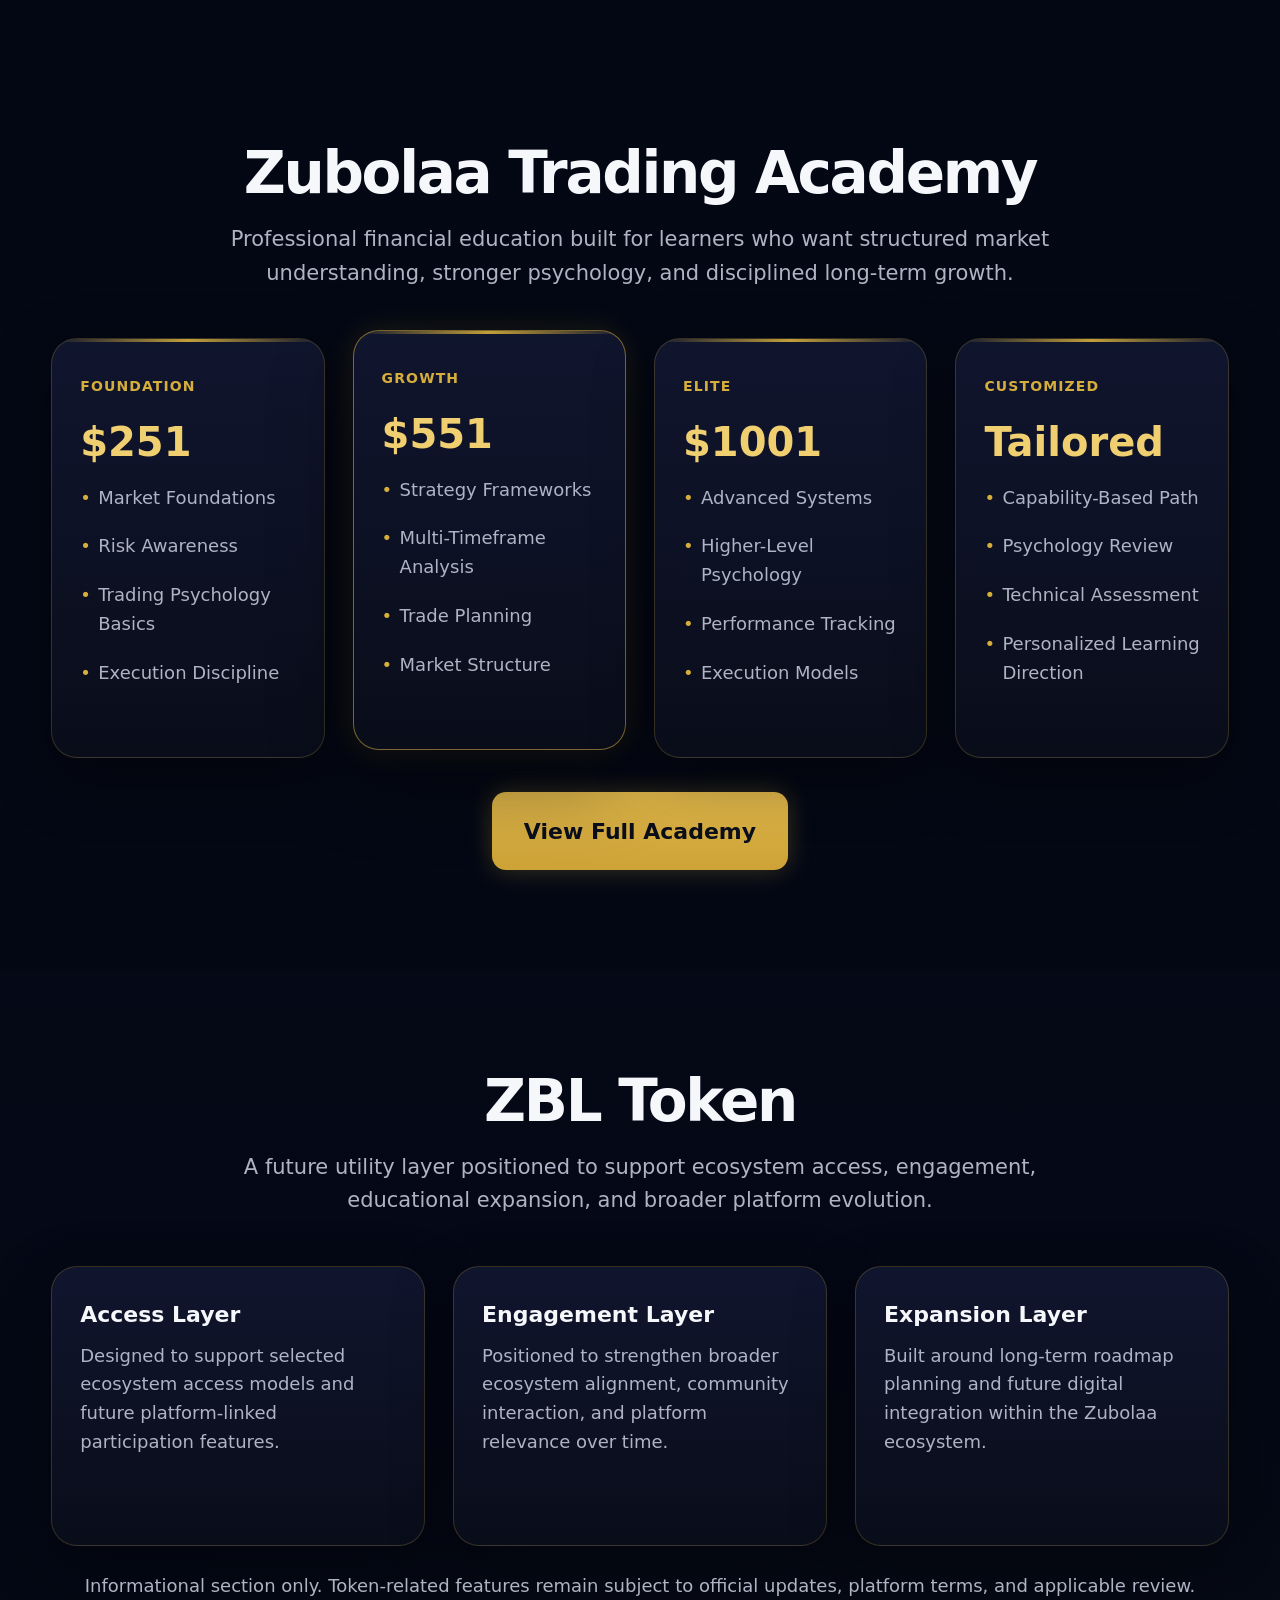
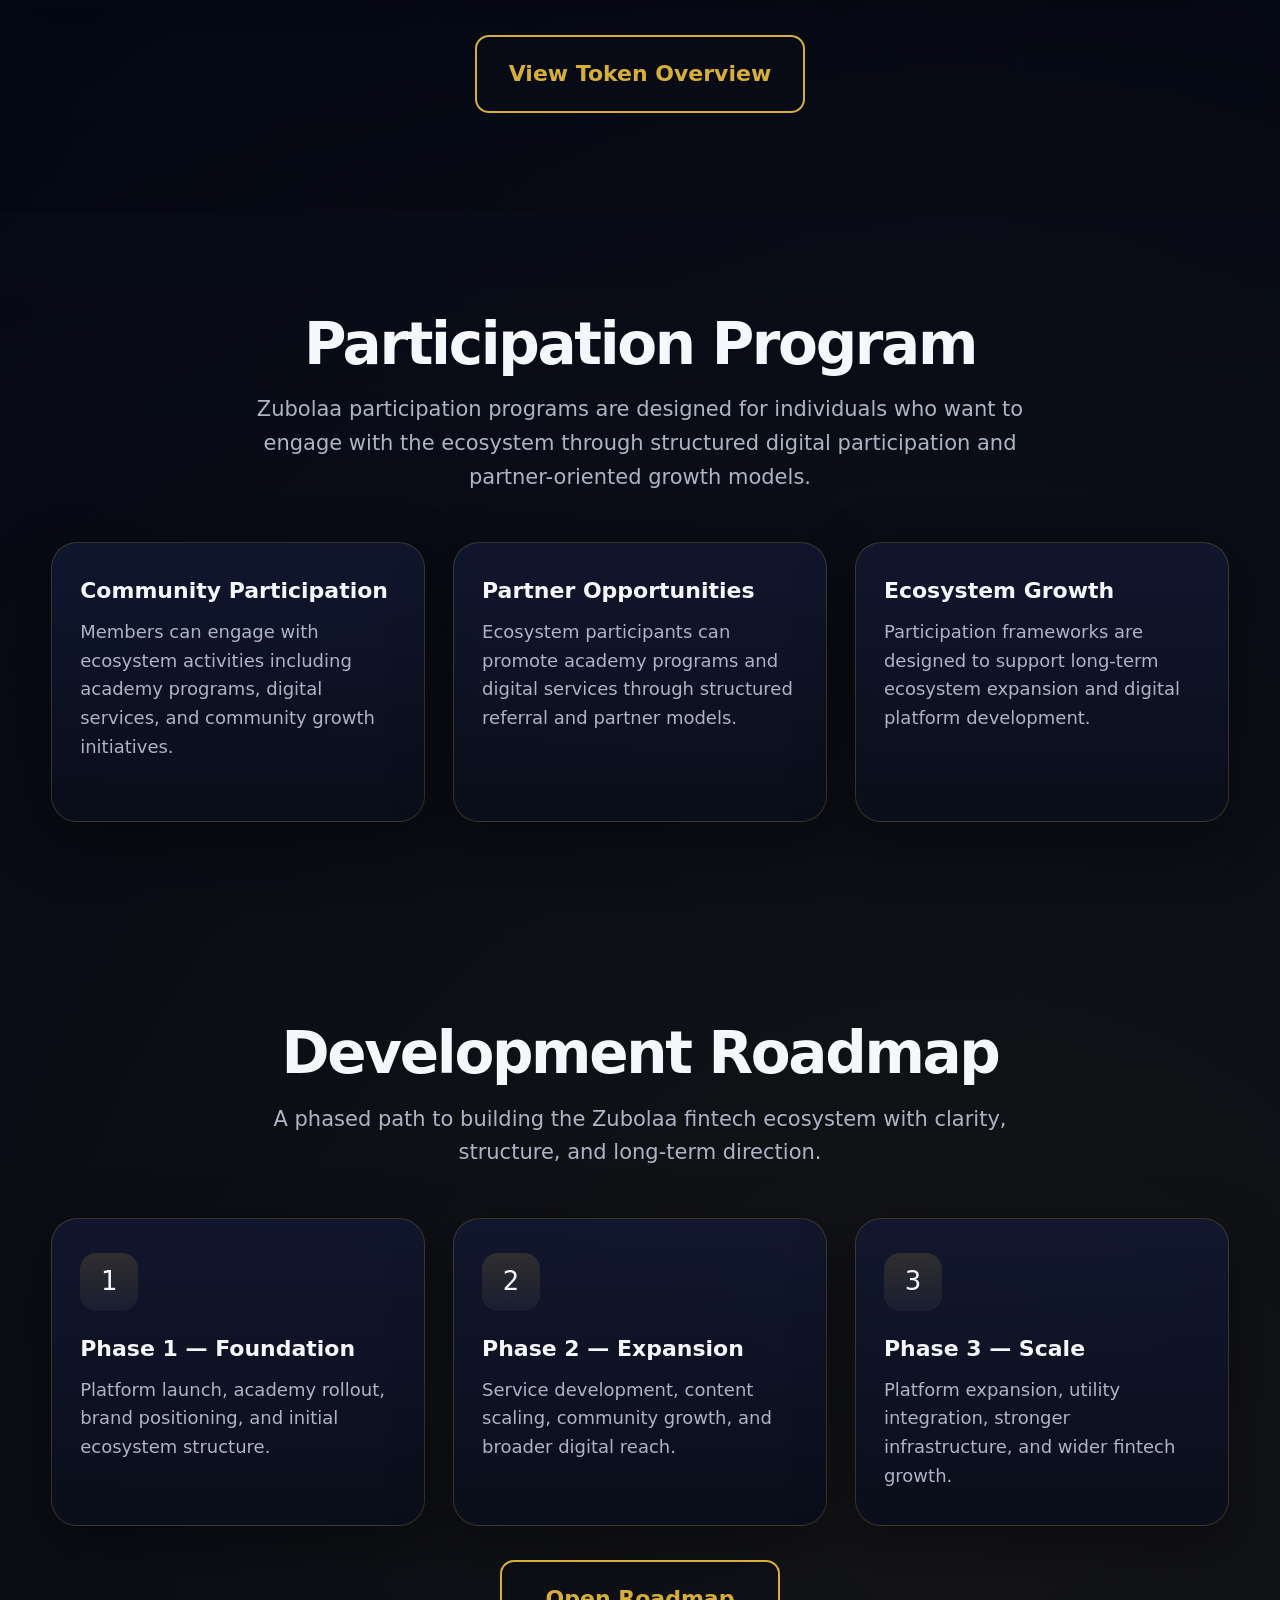
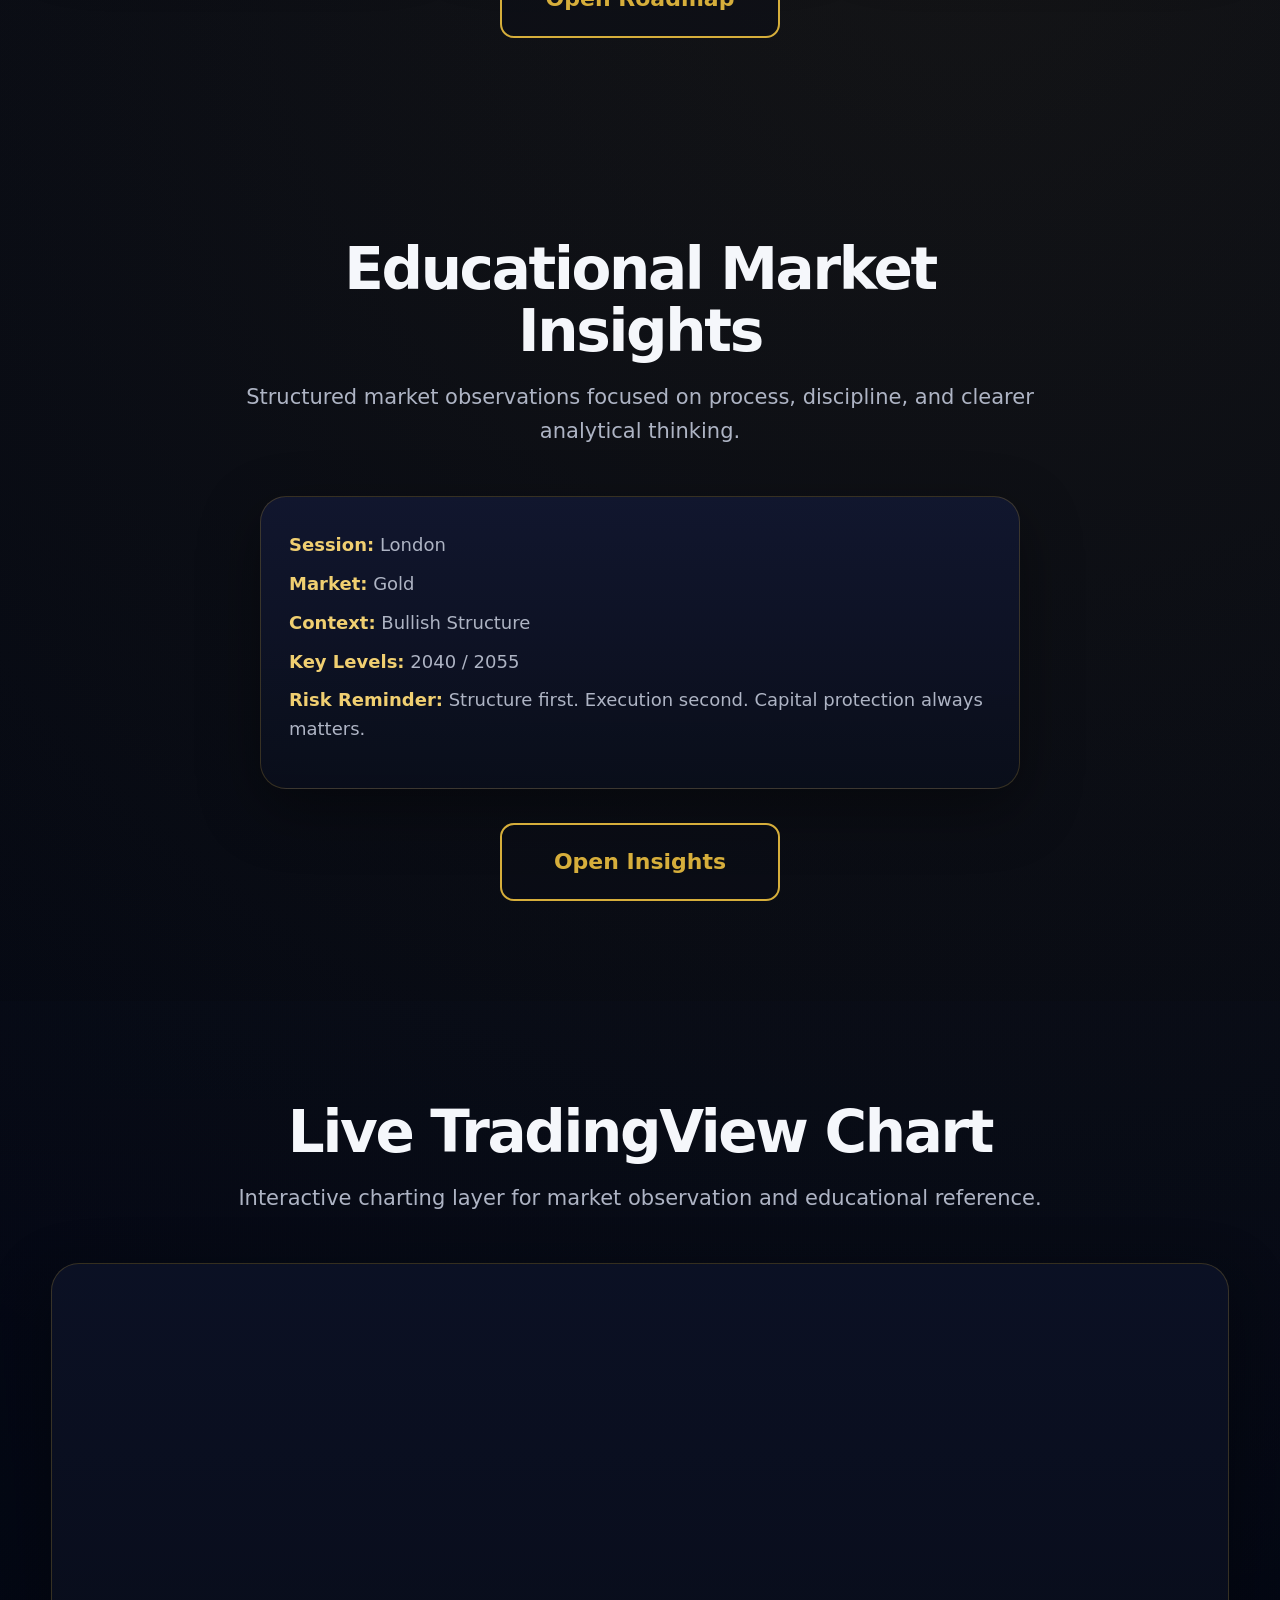
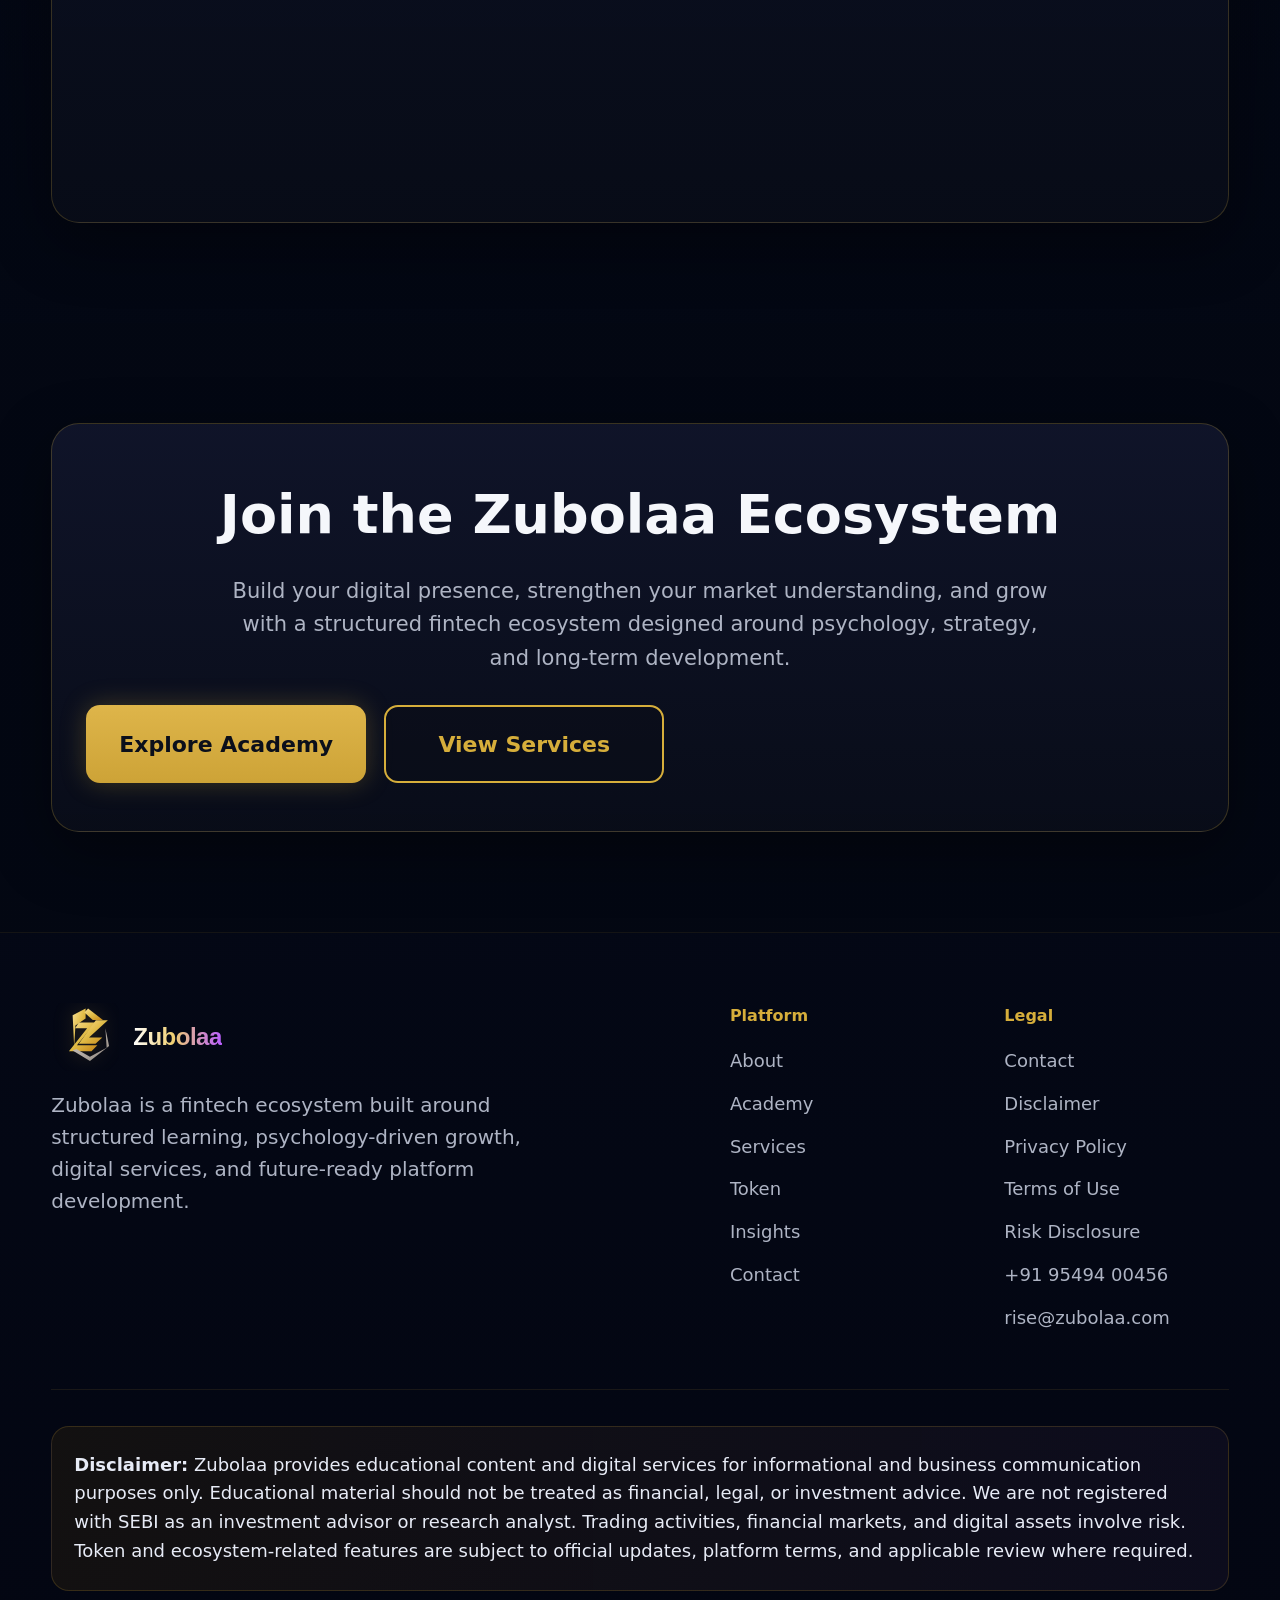
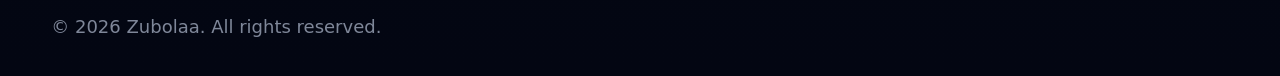
==== commit 86d94482: "Update index.html" ====
--- a/index.html
+++ b/index.html
@@ -23,12 +23,42 @@
       font-family: Inter, ui-sans-serif, system-ui, -apple-system, BlinkMacSystemFont, "Segoe UI", Roboto, Arial, sans-serif;
     }
 
-    h1, h2, h3, h4, .nav-cta, .btn, .hero-badge, .hero-kicker, .hero-subtitle, .hero-quote, .program-tag {
+    h1, h2, h3, h4, .nav-cta, .btn, .hero-badge, .hero-kicker, .hero-subtitle, .hero-quote, .program-tag, .brand-text {
       font-family: "Segoe UI", Inter, ui-sans-serif, system-ui, -apple-system, BlinkMacSystemFont, Roboto, Arial, sans-serif;
     }
 
     .hero {
       padding-bottom: 120px;
+    }
+
+    .brand {
+      display: flex;
+      align-items: center;
+      gap: 14px;
+      text-decoration: none;
+    }
+
+    .brand-text {
+      font-size: 1.9rem;
+      font-weight: 700;
+      color: #f5f7fb;
+      letter-spacing: -0.02em;
+      line-height: 1;
+    }
+
+    .better-logo {
+      width: 68px;
+      height: 68px;
+      display: flex;
+      align-items: center;
+      justify-content: center;
+      flex-shrink: 0;
+    }
+
+    .better-logo .zub-logo-svg {
+      width: 100%;
+      height: 100%;
+      display: block;
     }
 
     .market-widget-shell {
@@ -52,6 +82,15 @@
       .hero {
         padding-bottom: 90px;
       }
+
+      .brand-text {
+        display: none;
+      }
+
+      .better-logo {
+        width: 58px;
+        height: 58px;
+      }
     }
   </style>
 </head>
@@ -60,27 +99,28 @@
   <header class="site-header">
     <div class="container nav-wrap">
       <a href="index.html" class="brand" aria-label="Zubolaa Home">
-        <div class="brand-mark zub-logo-mark">
-          <svg class="zub-logo-svg" viewBox="0 0 180 180" aria-hidden="true">
+        <div class="brand-mark better-logo">
+          <svg class="zub-logo-svg" viewBox="0 0 220 220" aria-hidden="true">
             <defs>
-              <linearGradient id="zubGoldMain" x1="0%" y1="0%" x2="100%" y2="100%">
+              <linearGradient id="zubGoldMain2" x1="0%" y1="0%" x2="100%" y2="100%">
                 <stop offset="0%" stop-color="#f7df94"/>
-                <stop offset="45%" stop-color="#e2bf52"/>
+                <stop offset="50%" stop-color="#e0bb46"/>
                 <stop offset="100%" stop-color="#c78617"/>
               </linearGradient>
-              <linearGradient id="zubSilverMain" x1="0%" y1="0%" x2="100%" y2="100%">
-                <stop offset="0%" stop-color="#d9d4cf"/>
-                <stop offset="100%" stop-color="#8e847a"/>
+              <linearGradient id="zubSilverMain2" x1="0%" y1="0%" x2="100%" y2="100%">
+                <stop offset="0%" stop-color="#d7d1cc"/>
+                <stop offset="100%" stop-color="#8f867d"/>
               </linearGradient>
             </defs>
 
-            <path d="M58 32 L92 12 L92 40 L66 58 L62 118 Z" fill="url(#zubGoldMain)"/>
-            <path d="M100 12 L140 44 L114 44 L90 24 Z" fill="url(#zubGoldMain)"/>
-            <path d="M82 48 H120 L72 118 H126 L110 134 H50 L98 64 H68 Z" fill="url(#zubGoldMain)"/>
-            <path d="M122 44 H154 L104 92 H142 L124 108 H78 Z" fill="url(#zubGoldMain)"/>
-            <path d="M66 124 L103 145 L148 121 L144 70 L154 116 L103 154 L56 127 Z" fill="url(#zubSilverMain)"/>
+            <path d="M70 40 L112 18 L112 50 L79 73 L75 142 Z" fill="url(#zubGoldMain2)"/>
+            <path d="M120 18 L168 55 L135 55 L108 31 Z" fill="url(#zubGoldMain2)"/>
+            <path d="M90 63 H144 L84 137 H150 L131 156 H58 L117 82 H78 Z" fill="url(#zubGoldMain2)"/>
+            <path d="M145 56 H184 L123 112 H166 L144 132 H90 Z" fill="url(#zubGoldMain2)"/>
+            <path d="M82 149 L126 174 L180 145 L176 82 L188 139 L126 188 L70 154 Z" fill="url(#zubSilverMain2)"/>
           </svg>
         </div>
+        <span class="brand-text">Zubolaa</span>
       </a>
 
       <nav class="main-nav">
@@ -472,6 +512,44 @@
       </div>
     </section>
 
+    <section class="section section-alt" id="participation">
+      <div class="container">
+        <div class="section-head">
+          <h2>Participation Program</h2>
+          <p>
+            Zubolaa participation programs are designed for individuals who want to engage with the ecosystem
+            through structured digital participation and partner-oriented growth models.
+          </p>
+        </div>
+
+        <div class="card-grid three">
+          <div class="glass-card">
+            <h3>Community Participation</h3>
+            <p>
+              Members can engage with ecosystem activities including academy programs, digital services,
+              and community growth initiatives.
+            </p>
+          </div>
+
+          <div class="glass-card">
+            <h3>Partner Opportunities</h3>
+            <p>
+              Ecosystem participants can promote academy programs and digital services through structured
+              referral and partner models.
+            </p>
+          </div>
+
+          <div class="glass-card">
+            <h3>Ecosystem Growth</h3>
+            <p>
+              Participation frameworks are designed to support long-term ecosystem expansion
+              and digital platform development.
+            </p>
+          </div>
+        </div>
+      </div>
+    </section>
+
     <section class="section" id="roadmap">
       <div class="container">
         <div class="section-head">
@@ -587,25 +665,25 @@
     <div class="container footer-top">
       <div class="footer-brand">
         <div class="footer-brand-row">
-          <div class="brand-mark small zub-logo-mark">
-            <svg class="zub-logo-svg small-logo-svg" viewBox="0 0 180 180" aria-hidden="true">
+          <div class="brand-mark better-logo">
+            <svg class="zub-logo-svg" viewBox="0 0 220 220" aria-hidden="true">
               <defs>
-                <linearGradient id="zubGoldFooter" x1="0%" y1="0%" x2="100%" y2="100%">
+                <linearGradient id="zubGoldFooter2" x1="0%" y1="0%" x2="100%" y2="100%">
                   <stop offset="0%" stop-color="#f7df94"/>
-                  <stop offset="45%" stop-color="#e2bf52"/>
+                  <stop offset="50%" stop-color="#e0bb46"/>
                   <stop offset="100%" stop-color="#c78617"/>
                 </linearGradient>
-                <linearGradient id="zubSilverFooter" x1="0%" y1="0%" x2="100%" y2="100%">
-                  <stop offset="0%" stop-color="#d9d4cf"/>
-                  <stop offset="100%" stop-color="#8e847a"/>
+                <linearGradient id="zubSilverFooter2" x1="0%" y1="0%" x2="100%" y2="100%">
+                  <stop offset="0%" stop-color="#d7d1cc"/>
+                  <stop offset="100%" stop-color="#8f867d"/>
                 </linearGradient>
               </defs>
 
-              <path d="M58 32 L92 12 L92 40 L66 58 L62 118 Z" fill="url(#zubGoldFooter)"/>
-              <path d="M100 12 L140 44 L114 44 L90 24 Z" fill="url(#zubGoldFooter)"/>
-              <path d="M82 48 H120 L72 118 H126 L110 134 H50 L98 64 H68 Z" fill="url(#zubGoldFooter)"/>
-              <path d="M122 44 H154 L104 92 H142 L124 108 H78 Z" fill="url(#zubGoldFooter)"/>
-              <path d="M66 124 L103 145 L148 121 L144 70 L154 116 L103 154 L56 127 Z" fill="url(#zubSilverFooter)"/>
+              <path d="M70 40 L112 18 L112 50 L79 73 L75 142 Z" fill="url(#zubGoldFooter2)"/>
+              <path d="M120 18 L168 55 L135 55 L108 31 Z" fill="url(#zubGoldFooter2)"/>
+              <path d="M90 63 H144 L84 137 H150 L131 156 H58 L117 82 H78 Z" fill="url(#zubGoldFooter2)"/>
+              <path d="M145 56 H184 L123 112 H166 L144 132 H90 Z" fill="url(#zubGoldFooter2)"/>
+              <path d="M82 149 L126 174 L180 145 L176 82 L188 139 L126 188 L70 154 Z" fill="url(#zubSilverFooter2)"/>
             </svg>
           </div>
           <h3>Zubolaa</h3>
@@ -727,8 +805,9 @@
 
         <div class="zub-chat-actions">
           <a href="#academy" class="zub-chat-action-btn">📚 Explore Academy</a>
-          <a href="#services" class="zub-chat-action-btn">💼 View Services</a>
+          <a href="#services" class="zub-chat-action-btn">💼 Digital Services</a>
           <a href="#token" class="zub-chat-action-btn">🪙 ZBL Token</a>
+          <a href="#participation" class="zub-chat-action-btn">💰 Participation Program</a>
           <a href="#insights" class="zub-chat-action-btn">📈 Market Insights</a>
           <a href="https://wa.me/919549400456" target="_blank" class="zub-chat-action-btn">💬 WhatsApp Support</a>
           <a href="mailto:rise@zubolaa.com" class="zub-chat-action-btn">📩 Email Us</a>
@@ -741,25 +820,33 @@
   <script src="script.js"></script>
 
   <script>
-    const zubBotNames = ["Zubi", "Booboo", "Zuzu", "Laddu"];
-    const randomBot = zubBotNames[Math.floor(Math.random() * zubBotNames.length)];
-
-    const botNameEl = document.getElementById("zubBotName");
-    const botWelcomeEl = document.getElementById("zubBotWelcome");
-    const yearEl = document.getElementById("year");
-
-    if (botNameEl) {
-      botNameEl.innerText = randomBot + " Assistant";
-    }
-
-    if (botWelcomeEl) {
-      botWelcomeEl.innerHTML =
-        "Hi 👋<br>I’m <strong>" + randomBot + "</strong>, your Zubolaa assistant.<br>How would you like to continue?";
-    }
-
-    if (yearEl) {
-      yearEl.innerText = new Date().getFullYear();
-    }
+    document.addEventListener("DOMContentLoaded", function () {
+      const zubBotNames = ["Zubi", "Booboo", "Zuzu", "Laddu"];
+      const randomBot = zubBotNames[Math.floor(Math.random() * zubBotNames.length)];
+
+      const botNameEl = document.getElementById("zubBotName");
+      const botWelcomeEl = document.getElementById("zubBotWelcome");
+      const yearEl = document.getElementById("year");
+
+      if (botNameEl) {
+        botNameEl.textContent = randomBot + " Assistant";
+      }
+
+      if (botWelcomeEl) {
+        botWelcomeEl.innerHTML =
+          "Hi 👋<br>I’m <strong>" + randomBot + "</strong>, your Zubolaa assistant.<br><br>" +
+          "You can explore:<br>" +
+          "• Trading Academy<br>" +
+          "• Digital Services<br>" +
+          "• Participation Program<br>" +
+          "• ZBL Token Ecosystem<br><br>" +
+          "How would you like to continue?";
+      }
+
+      if (yearEl) {
+        yearEl.textContent = new Date().getFullYear();
+      }
+    });
   </script>
 </body>
 </html>
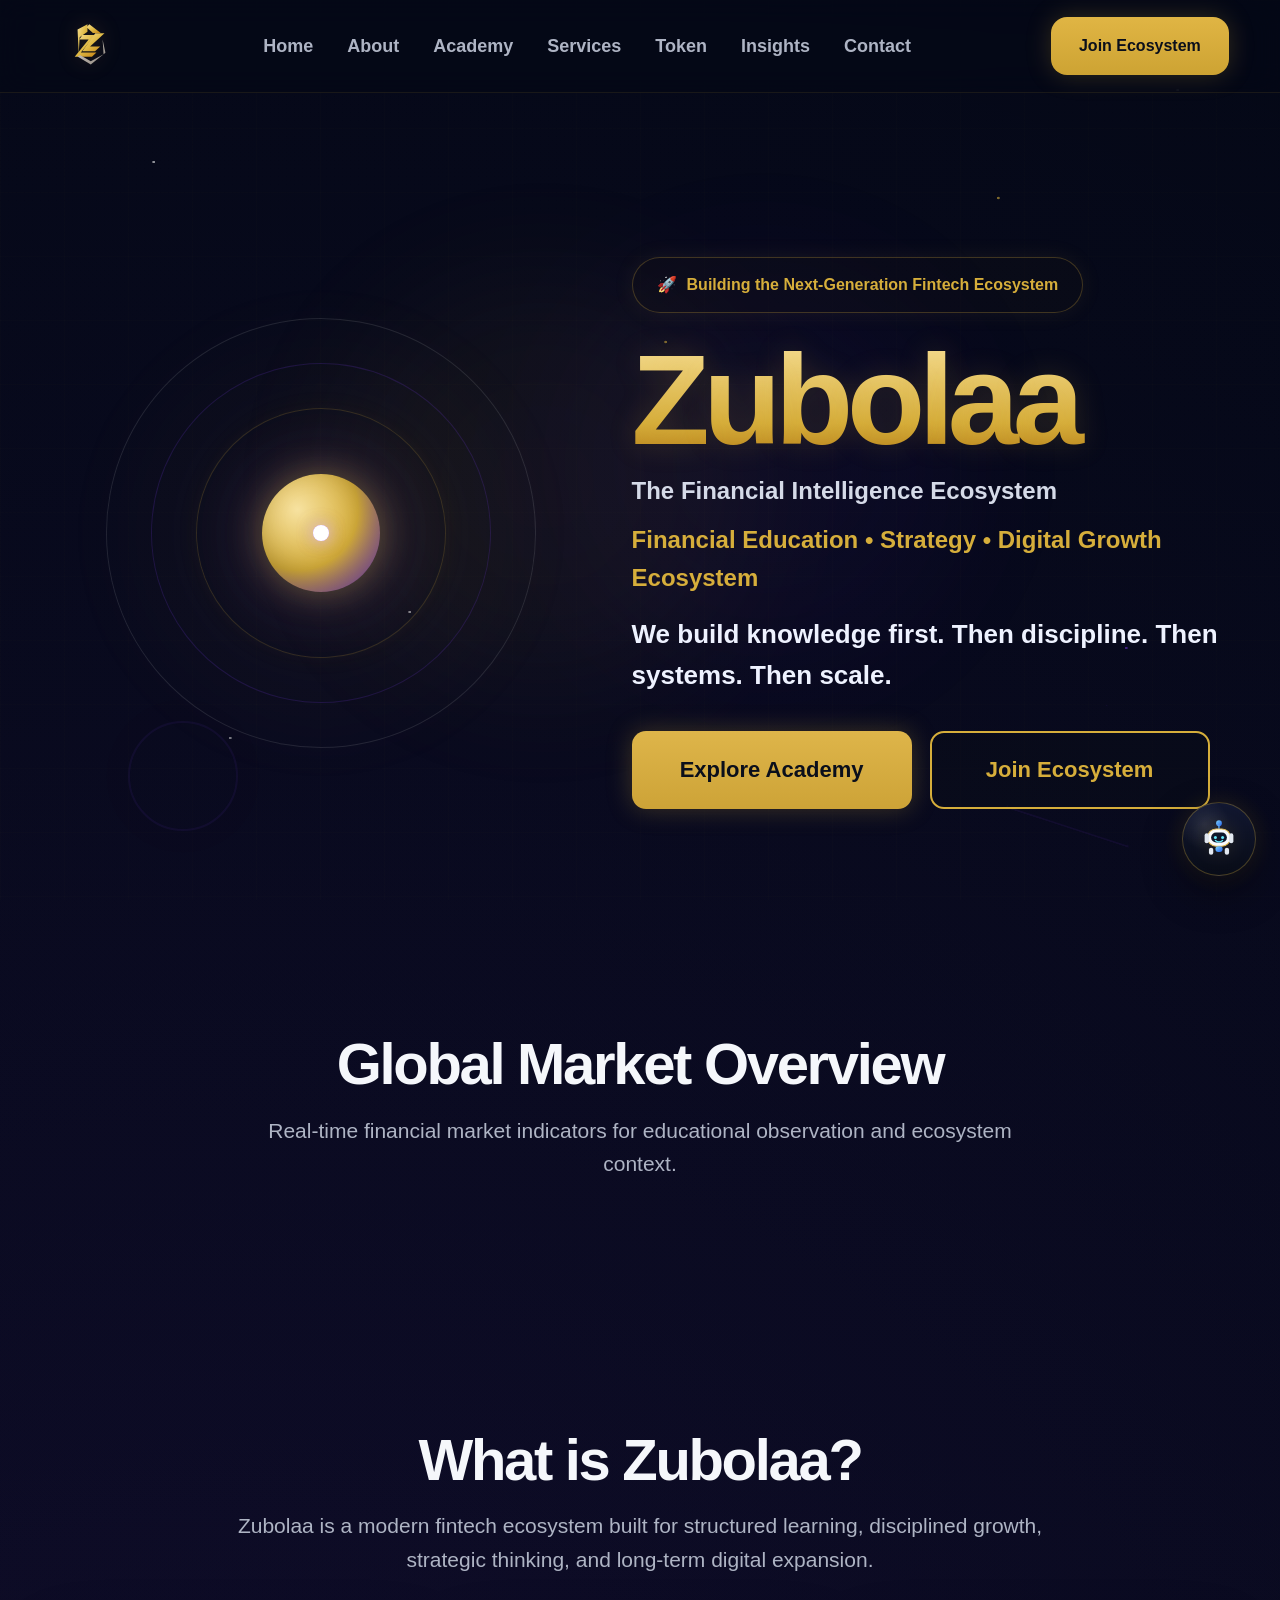
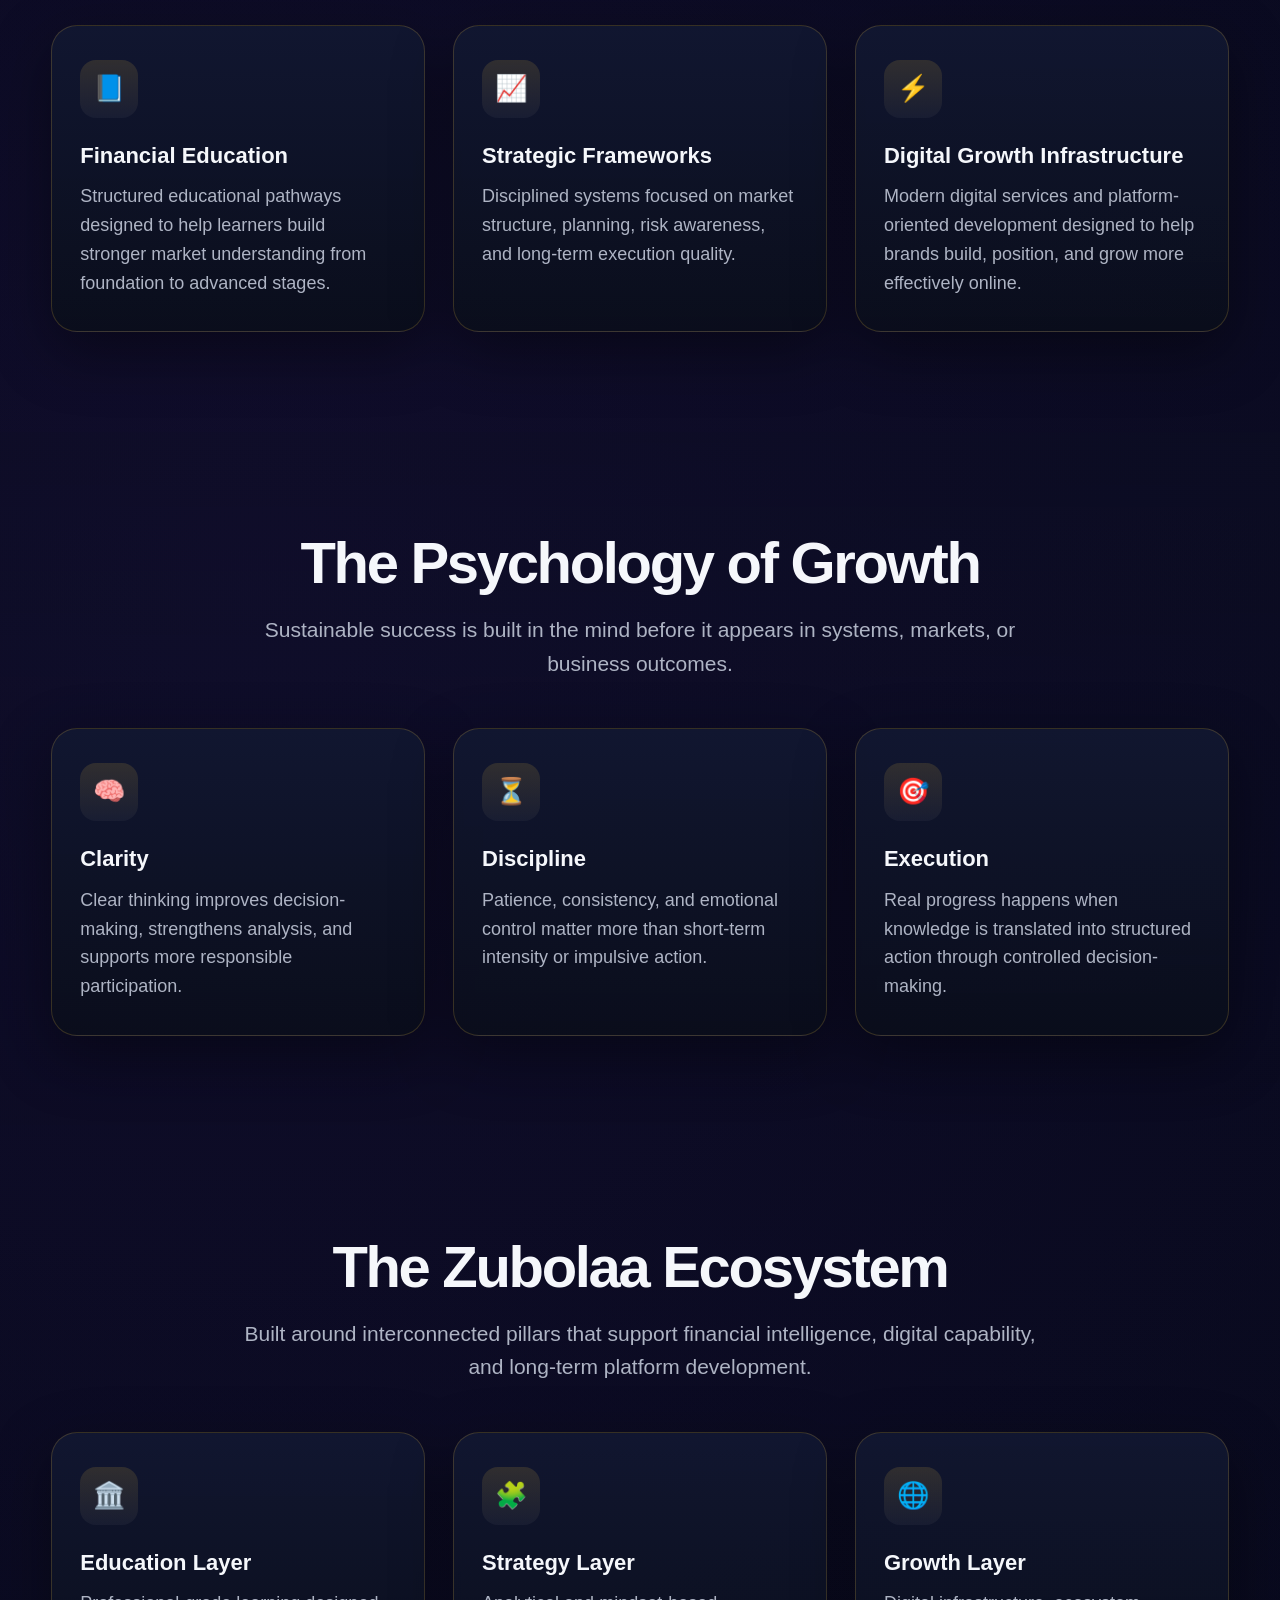
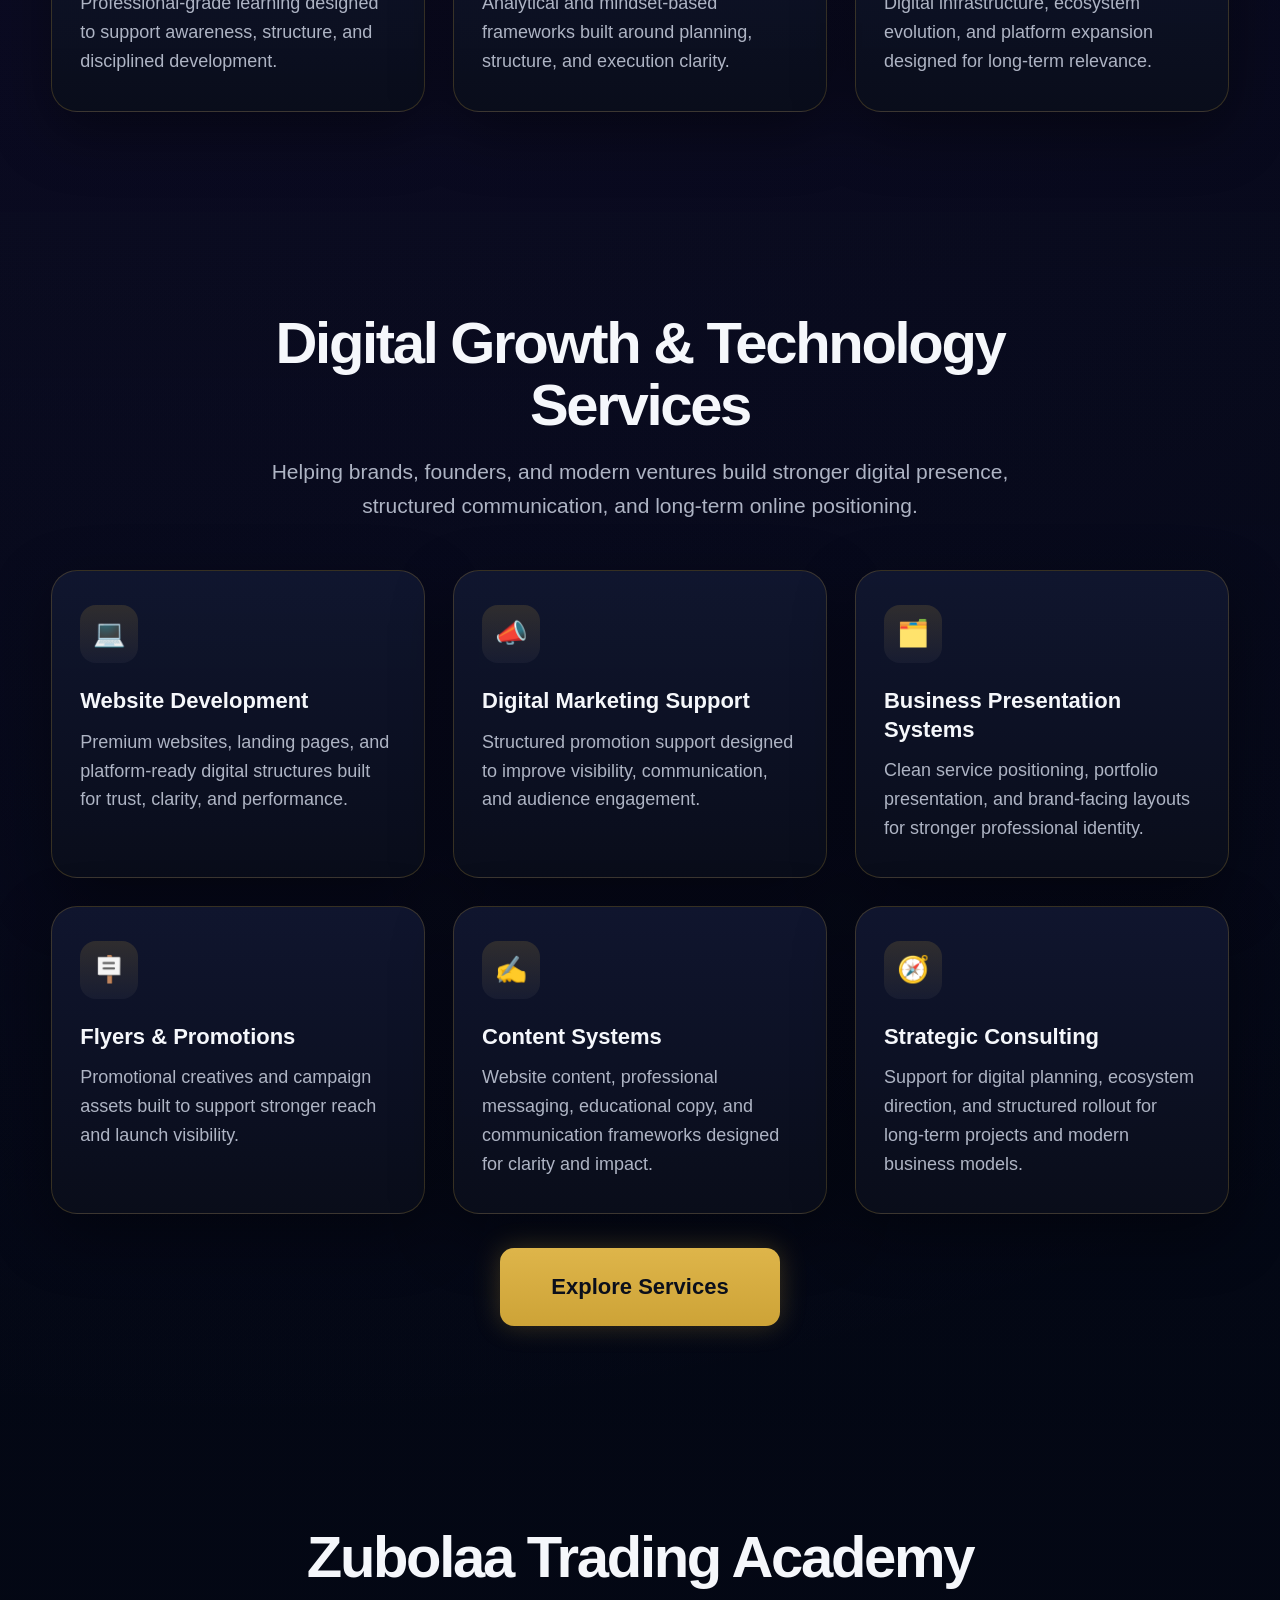
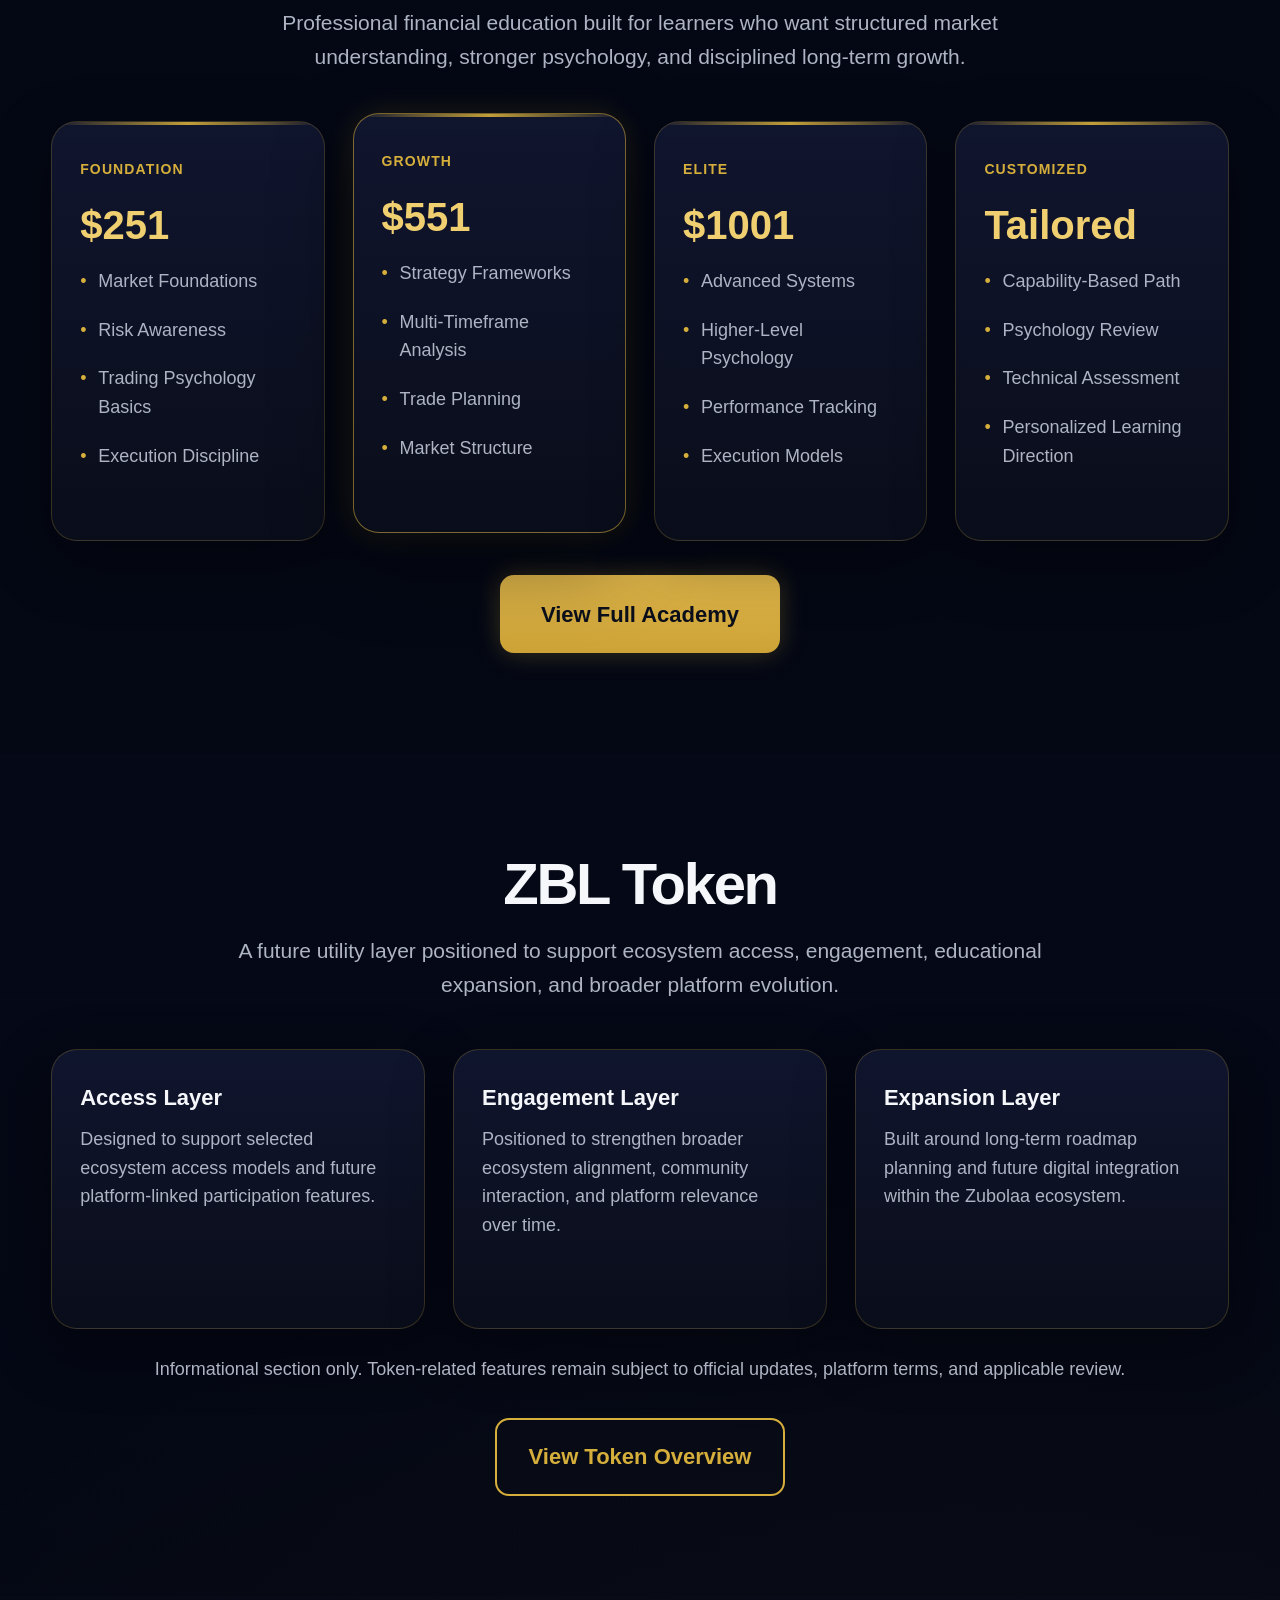
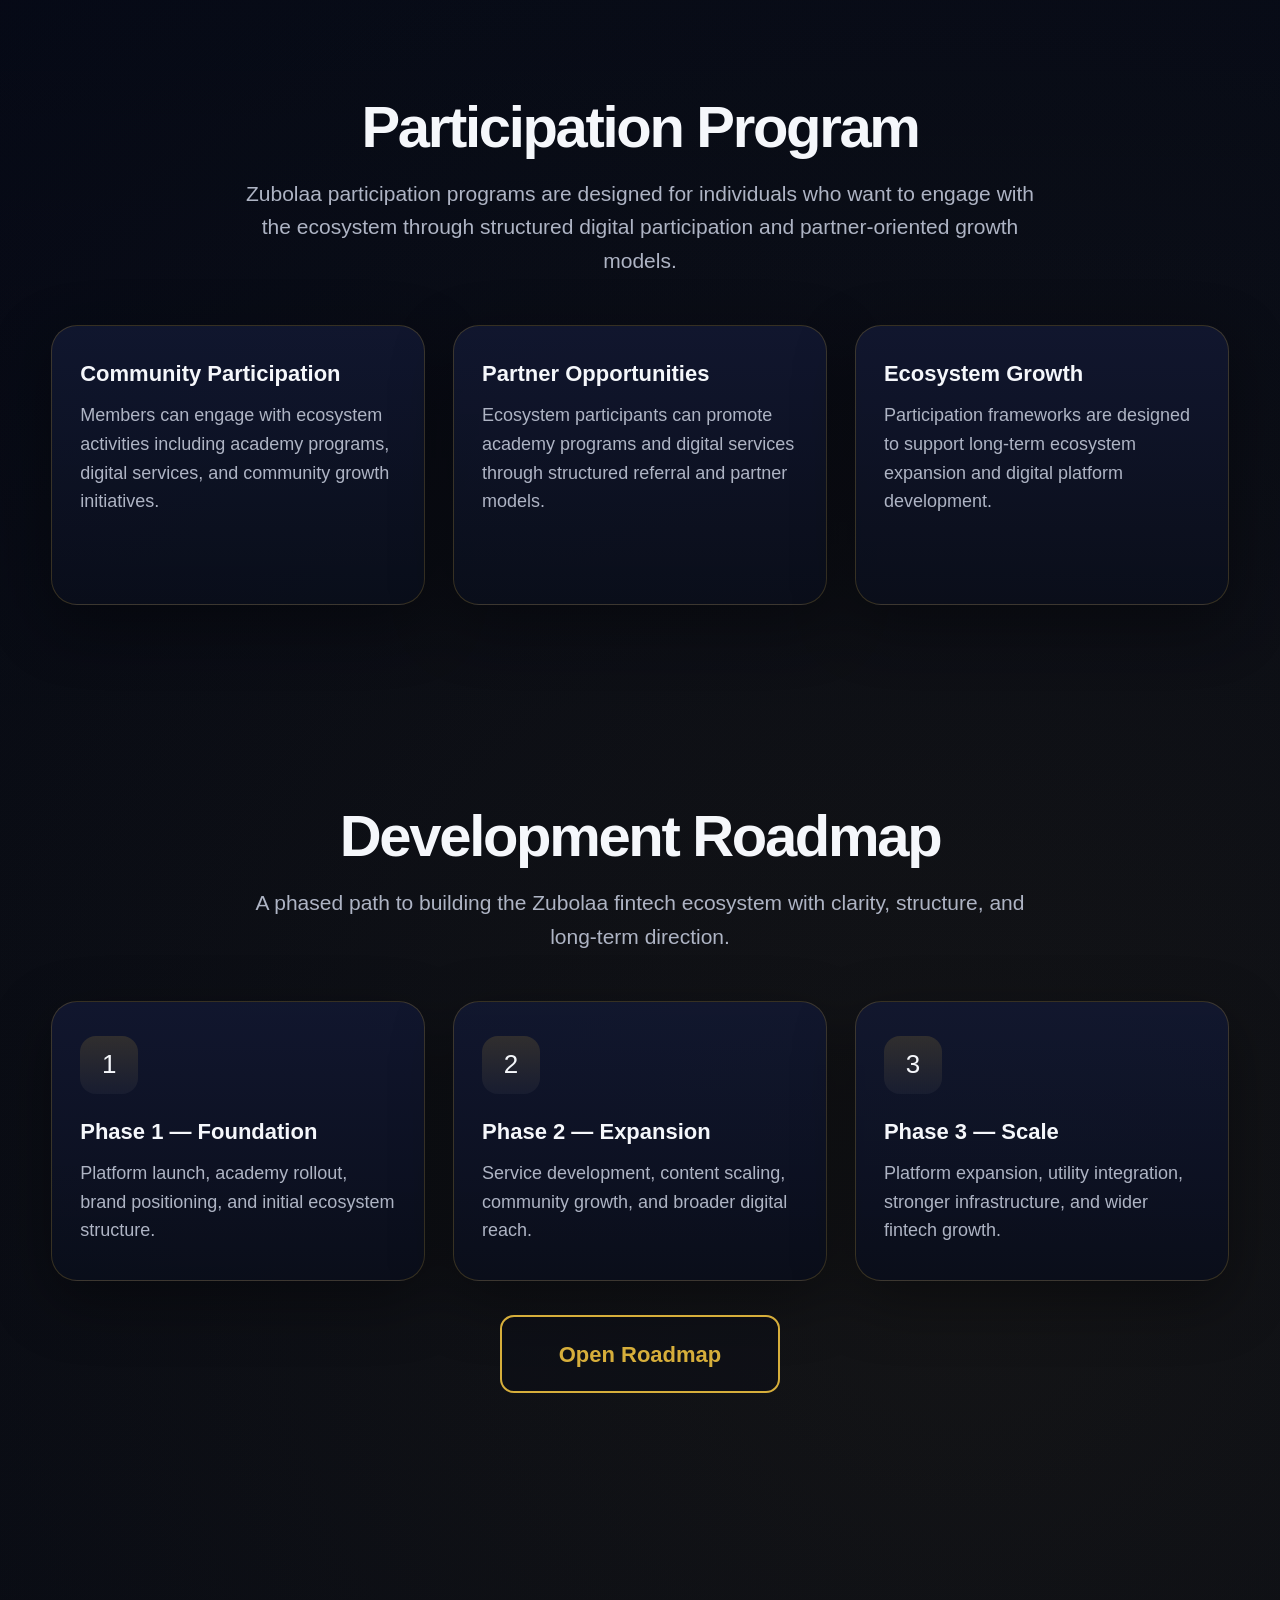
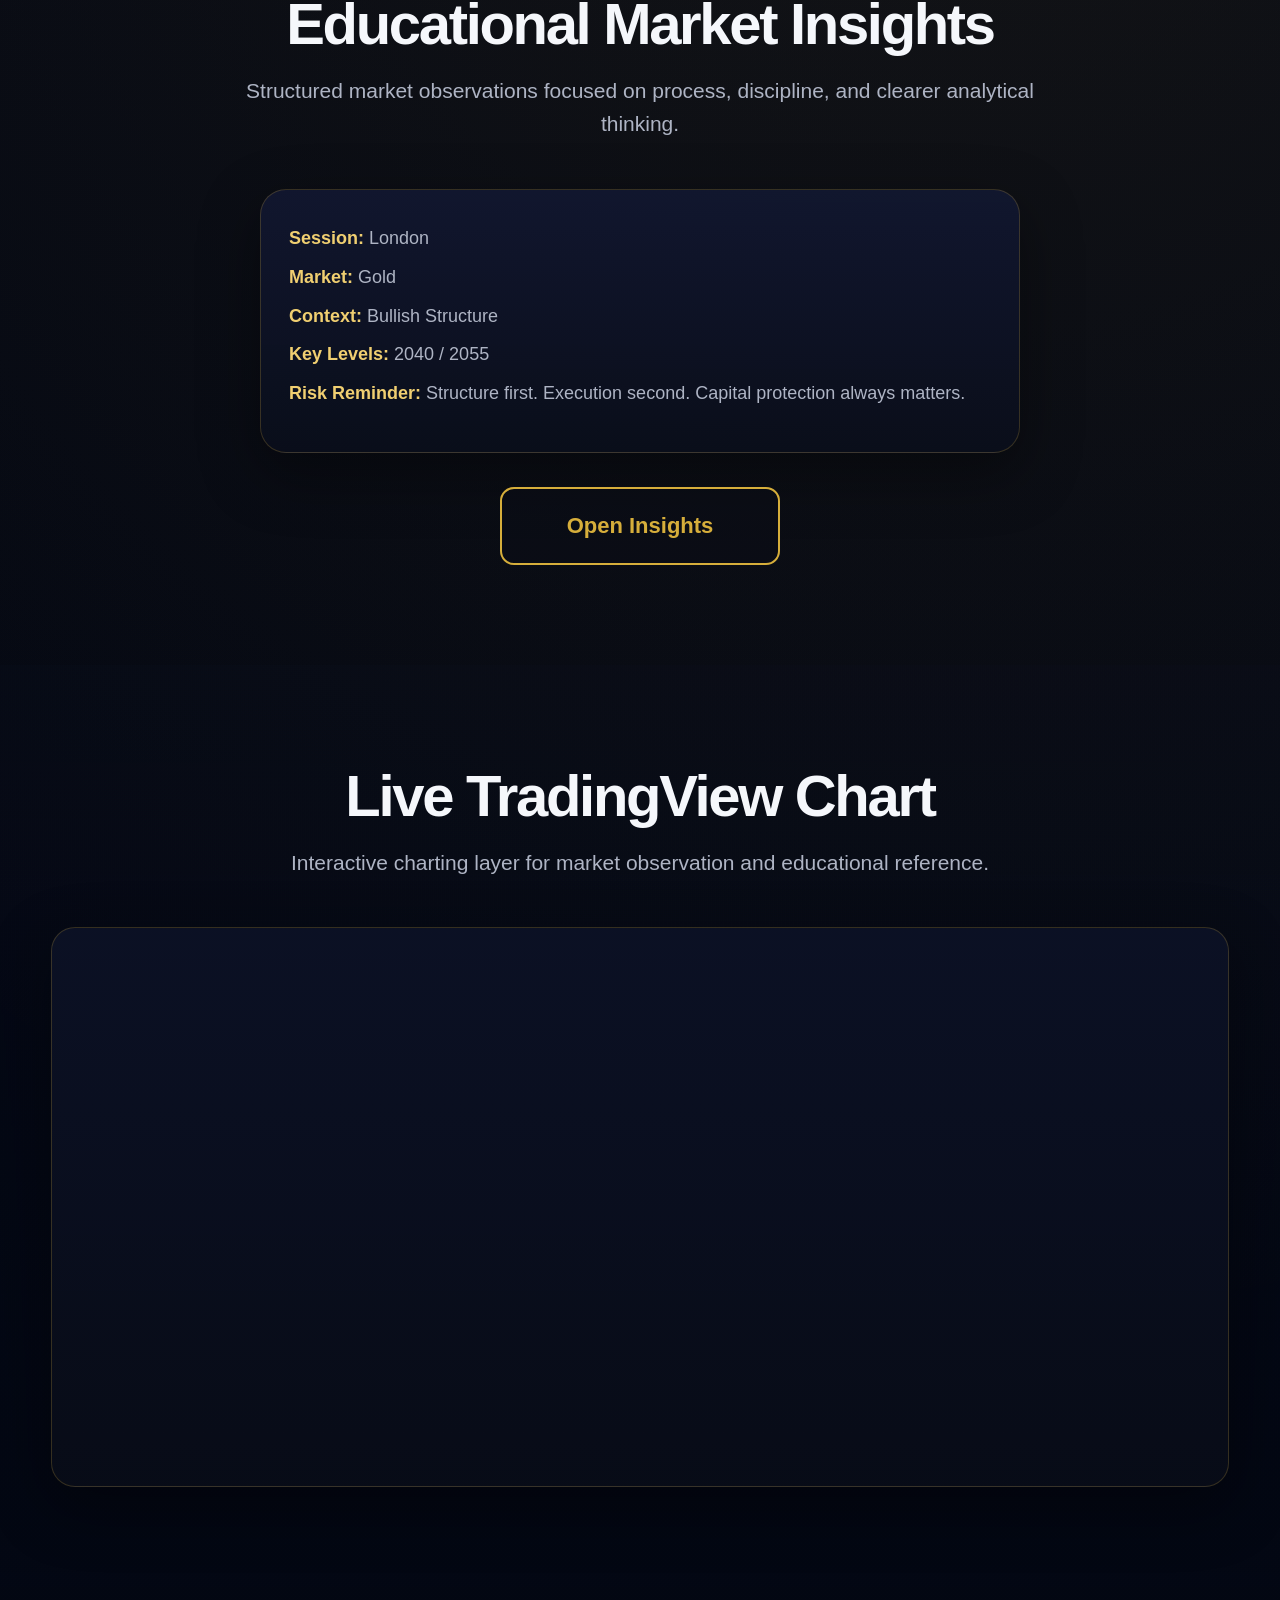
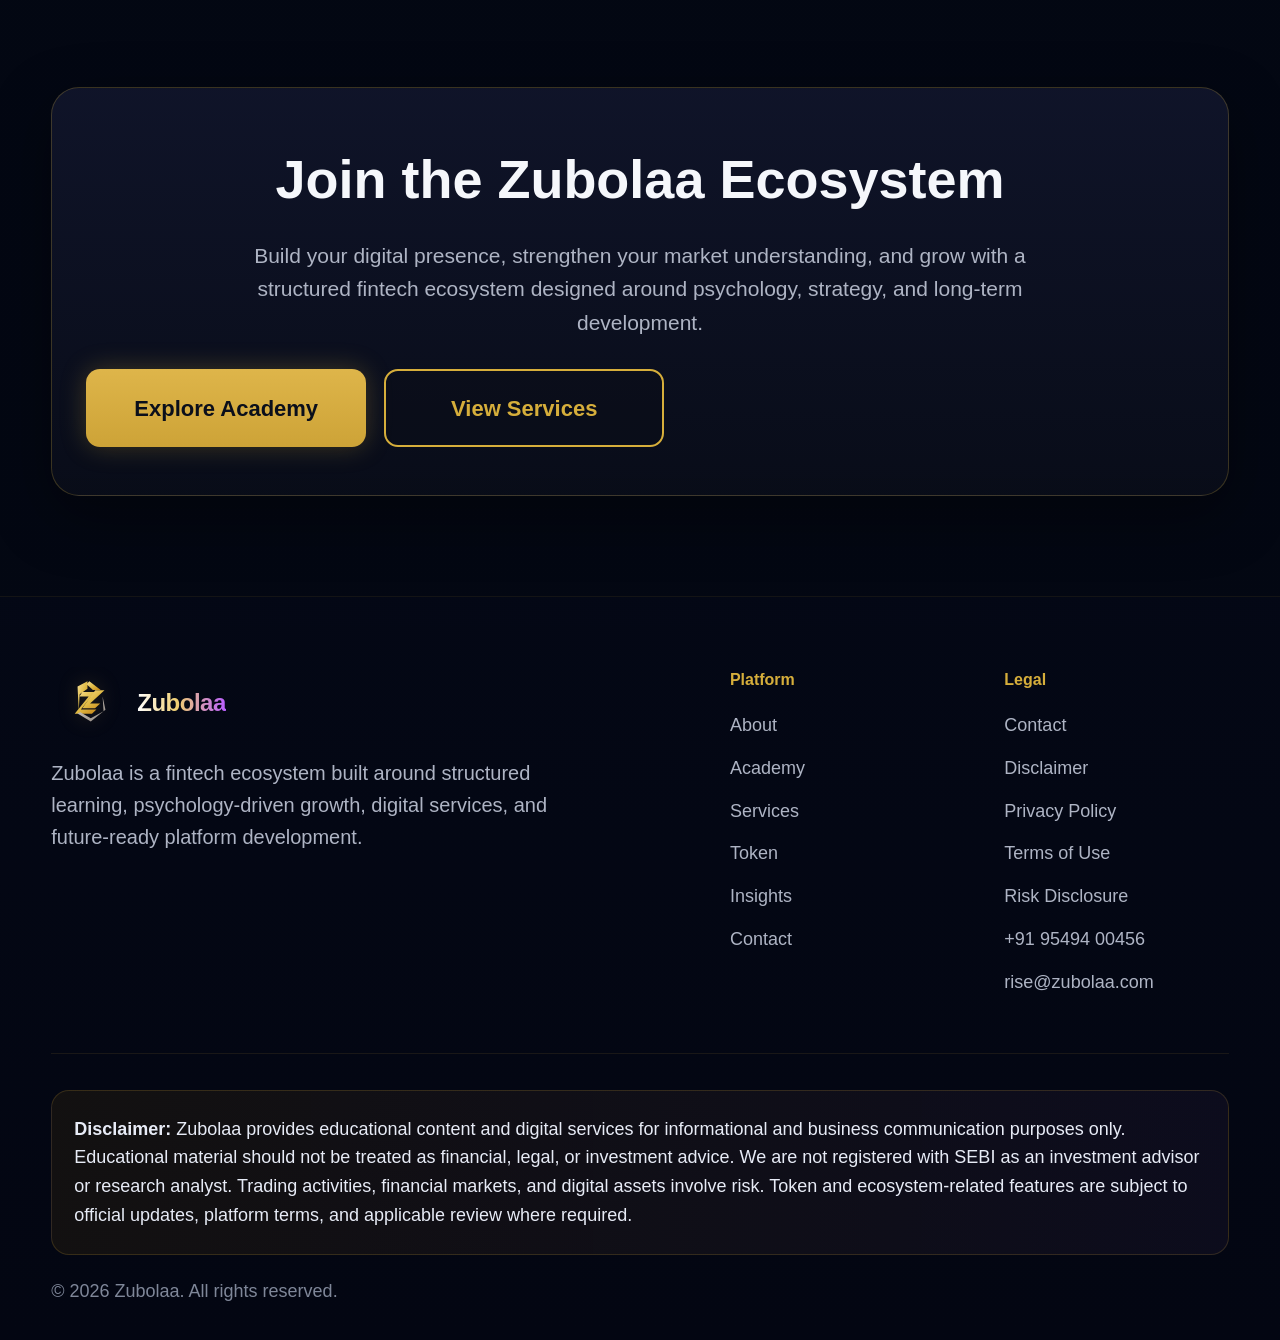
==== commit 244354da: "Update index.html" ====
--- a/index.html
+++ b/index.html
@@ -17,82 +17,6 @@
   <meta property="og:url" content="https://zubolaa.com/" />
 
   <link rel="stylesheet" href="style.css" />
-
-  <style>
-    body {
-      font-family: Inter, ui-sans-serif, system-ui, -apple-system, BlinkMacSystemFont, "Segoe UI", Roboto, Arial, sans-serif;
-    }
-
-    h1, h2, h3, h4, .nav-cta, .btn, .hero-badge, .hero-kicker, .hero-subtitle, .hero-quote, .program-tag, .brand-text {
-      font-family: "Segoe UI", Inter, ui-sans-serif, system-ui, -apple-system, BlinkMacSystemFont, Roboto, Arial, sans-serif;
-    }
-
-    .hero {
-      padding-bottom: 120px;
-    }
-
-    .brand {
-      display: flex;
-      align-items: center;
-      gap: 14px;
-      text-decoration: none;
-    }
-
-    .brand-text {
-      font-size: 1.9rem;
-      font-weight: 700;
-      color: #f5f7fb;
-      letter-spacing: -0.02em;
-      line-height: 1;
-    }
-
-    .better-logo {
-      width: 68px;
-      height: 68px;
-      display: flex;
-      align-items: center;
-      justify-content: center;
-      flex-shrink: 0;
-    }
-
-    .better-logo .zub-logo-svg {
-      width: 100%;
-      height: 100%;
-      display: block;
-    }
-
-    .market-widget-shell {
-      border-radius: 22px;
-      overflow: hidden;
-      background: rgba(10, 16, 34, 0.72);
-      border: 1px solid rgba(214, 174, 59, 0.18);
-      box-shadow: 0 0 0 1px rgba(255,255,255,0.02), 0 18px 50px rgba(0,0,0,0.22);
-    }
-
-    .market-widget-shell .tradingview-widget-container {
-      min-height: 72px;
-    }
-
-    .chart-card {
-      border-radius: 28px;
-      overflow: hidden;
-    }
-
-    @media (max-width: 768px) {
-      .hero {
-        padding-bottom: 90px;
-      }
-
-      .brand-text {
-        display: none;
-      }
-
-      .better-logo {
-        width: 58px;
-        height: 58px;
-      }
-    }
-  </style>
 </head>
 <body>
 
@@ -818,35 +742,5 @@
   </div>
 
   <script src="script.js"></script>
-
-  <script>
-    document.addEventListener("DOMContentLoaded", function () {
-      const zubBotNames = ["Zubi", "Booboo", "Zuzu", "Laddu"];
-      const randomBot = zubBotNames[Math.floor(Math.random() * zubBotNames.length)];
-
-      const botNameEl = document.getElementById("zubBotName");
-      const botWelcomeEl = document.getElementById("zubBotWelcome");
-      const yearEl = document.getElementById("year");
-
-      if (botNameEl) {
-        botNameEl.textContent = randomBot + " Assistant";
-      }
-
-      if (botWelcomeEl) {
-        botWelcomeEl.innerHTML =
-          "Hi 👋<br>I’m <strong>" + randomBot + "</strong>, your Zubolaa assistant.<br><br>" +
-          "You can explore:<br>" +
-          "• Trading Academy<br>" +
-          "• Digital Services<br>" +
-          "• Participation Program<br>" +
-          "• ZBL Token Ecosystem<br><br>" +
-          "How would you like to continue?";
-      }
-
-      if (yearEl) {
-        yearEl.textContent = new Date().getFullYear();
-      }
-    });
-  </script>
 </body>
 </html>
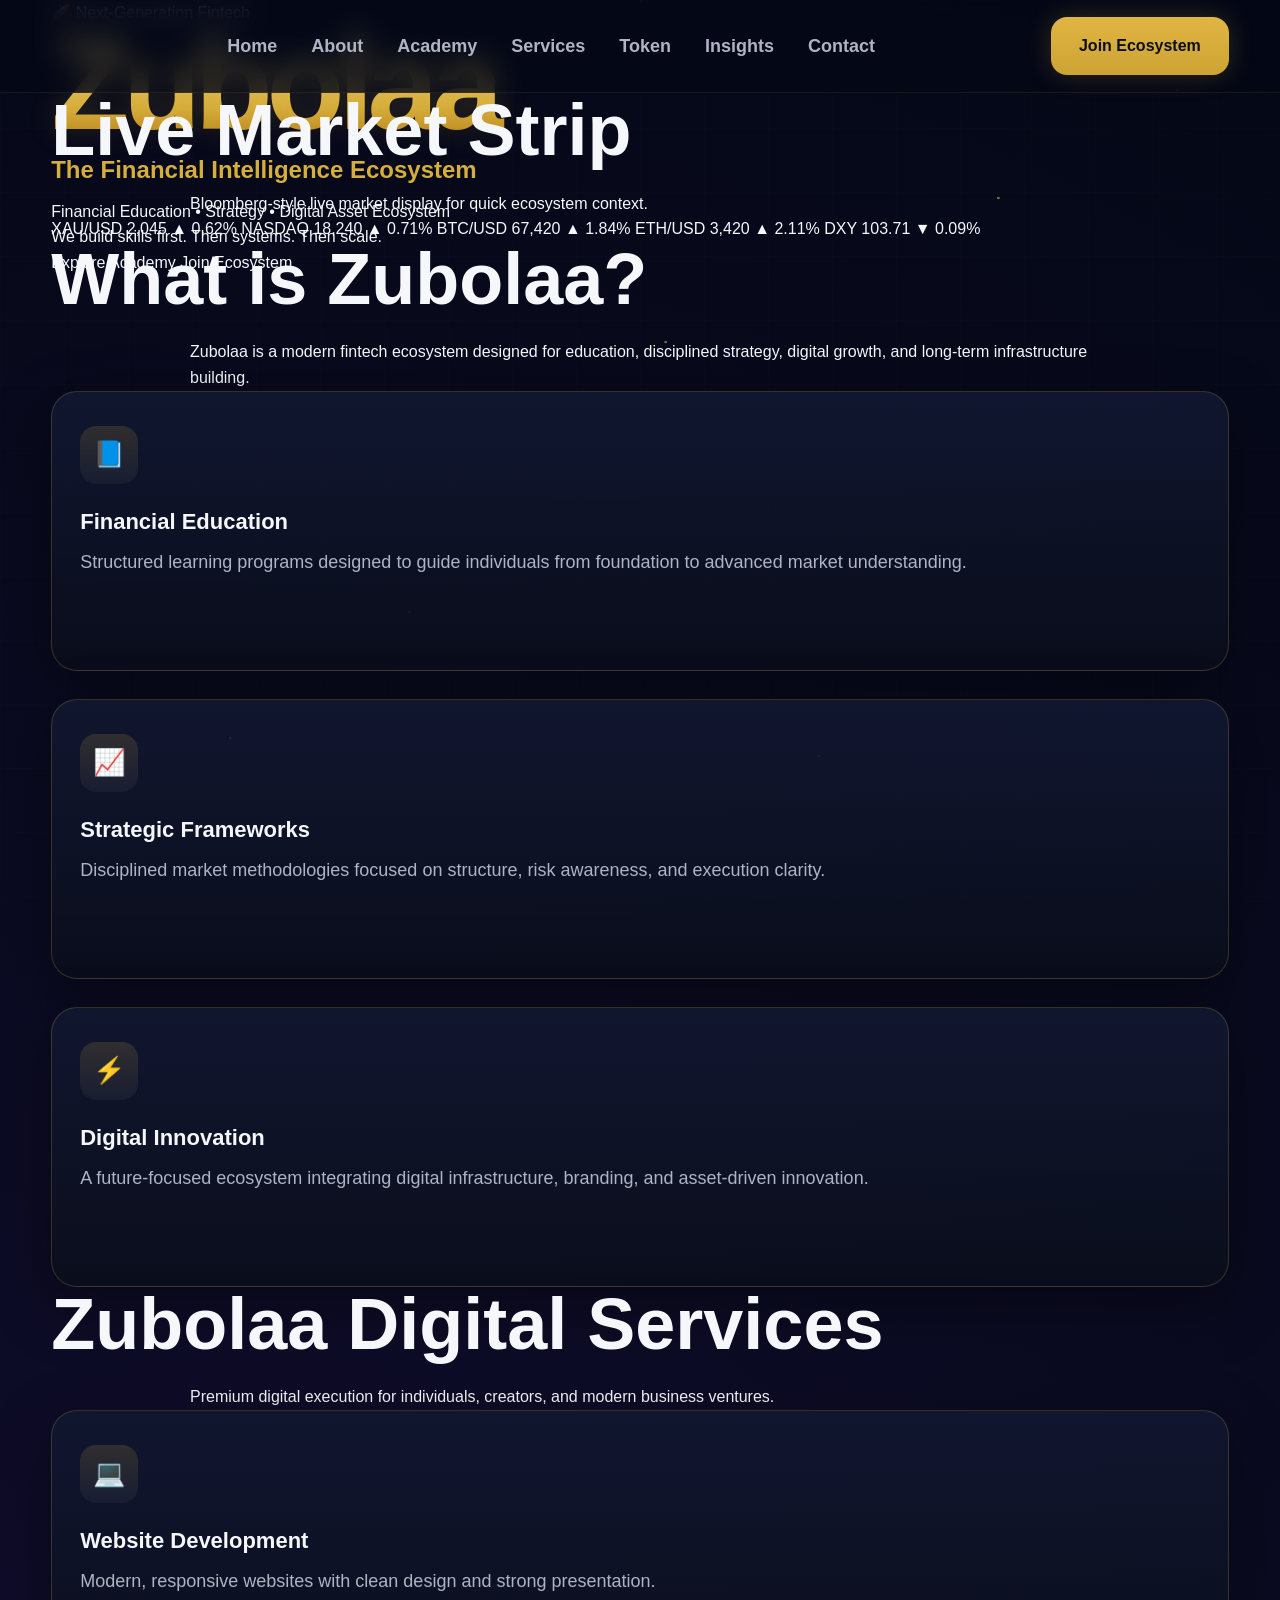
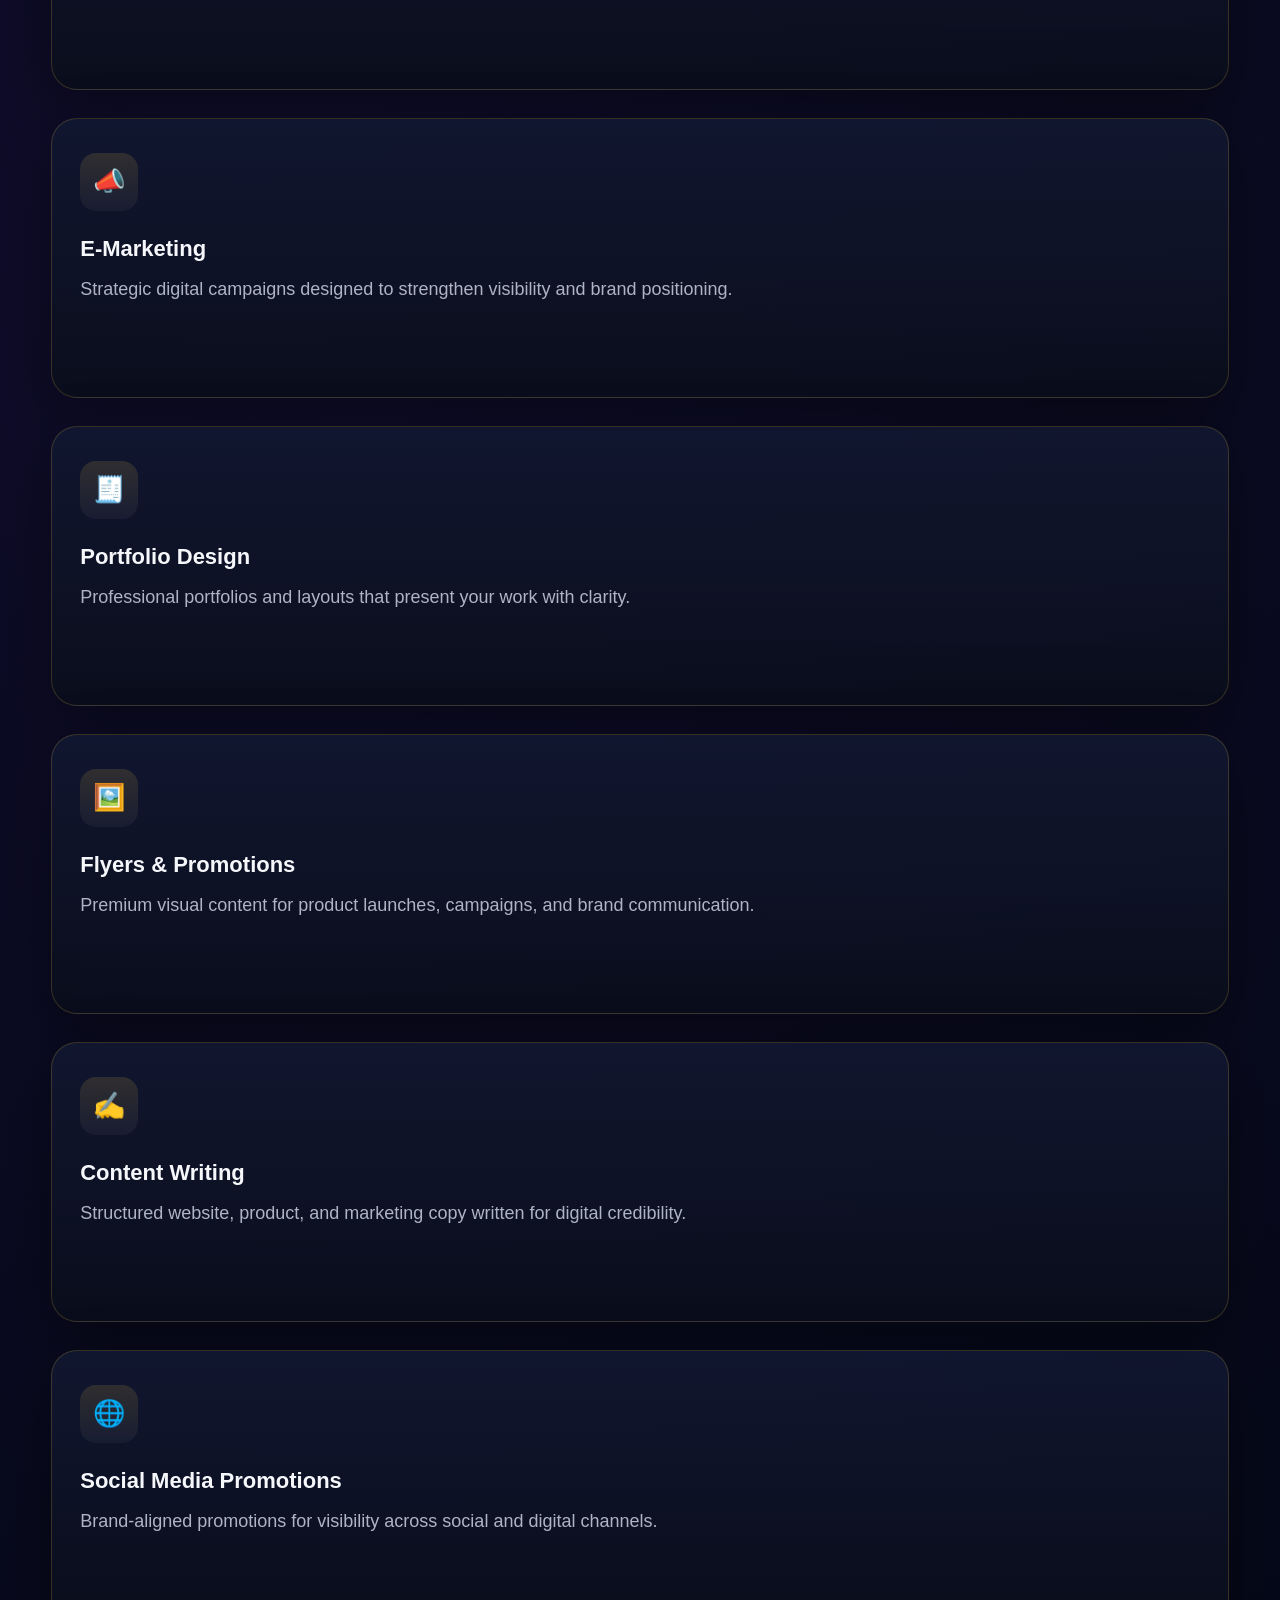
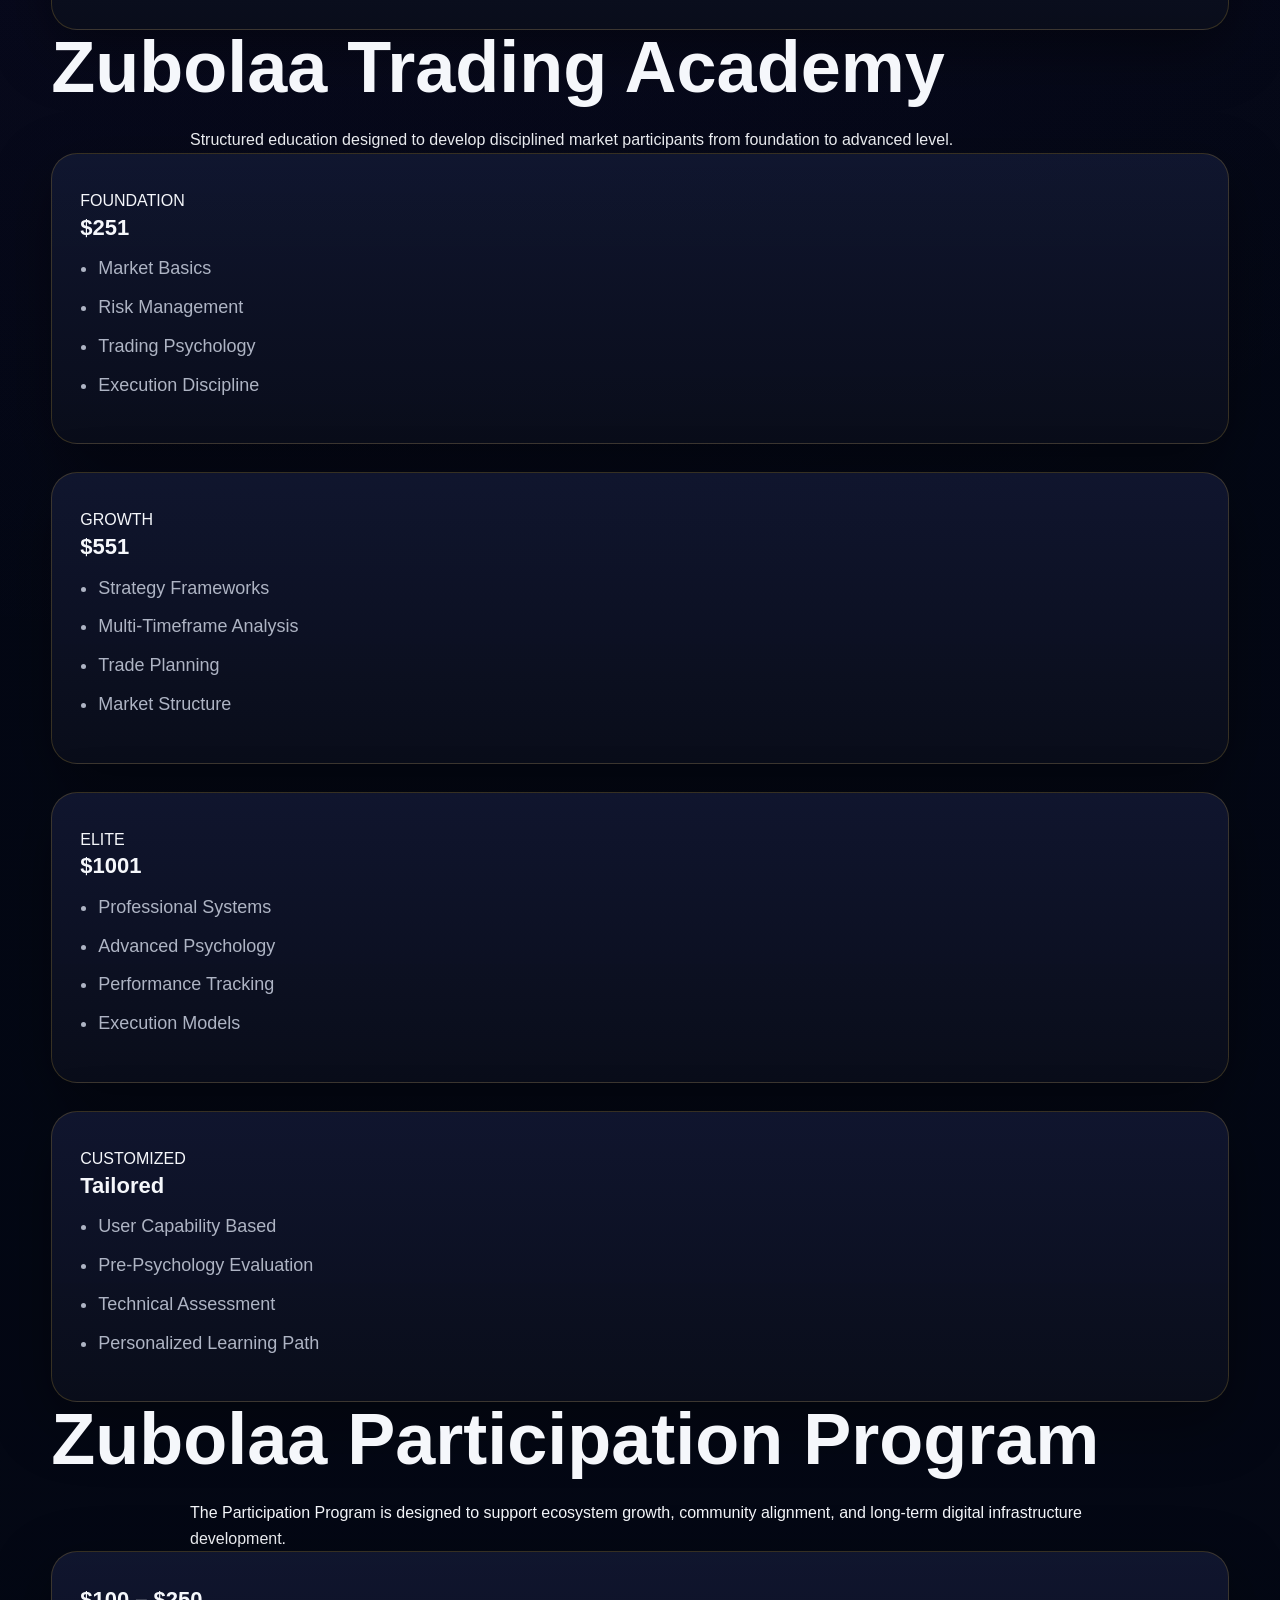
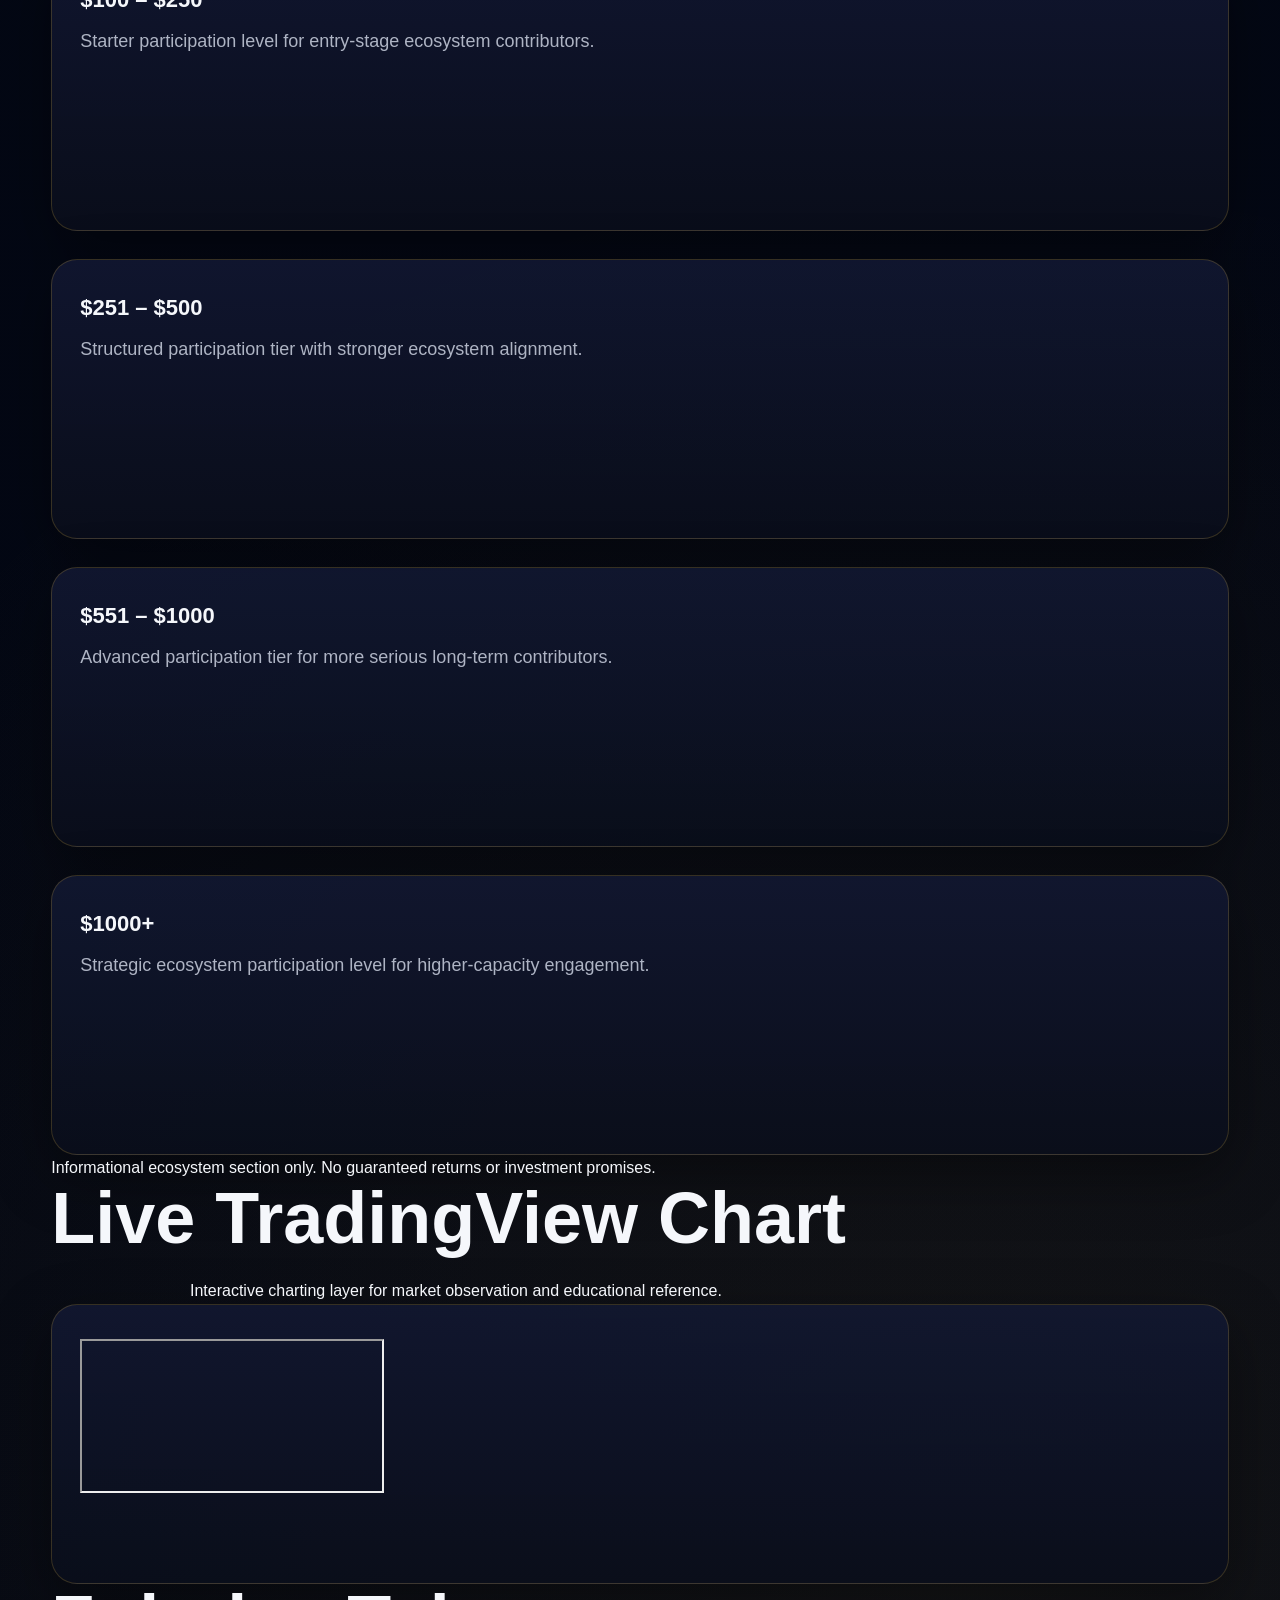
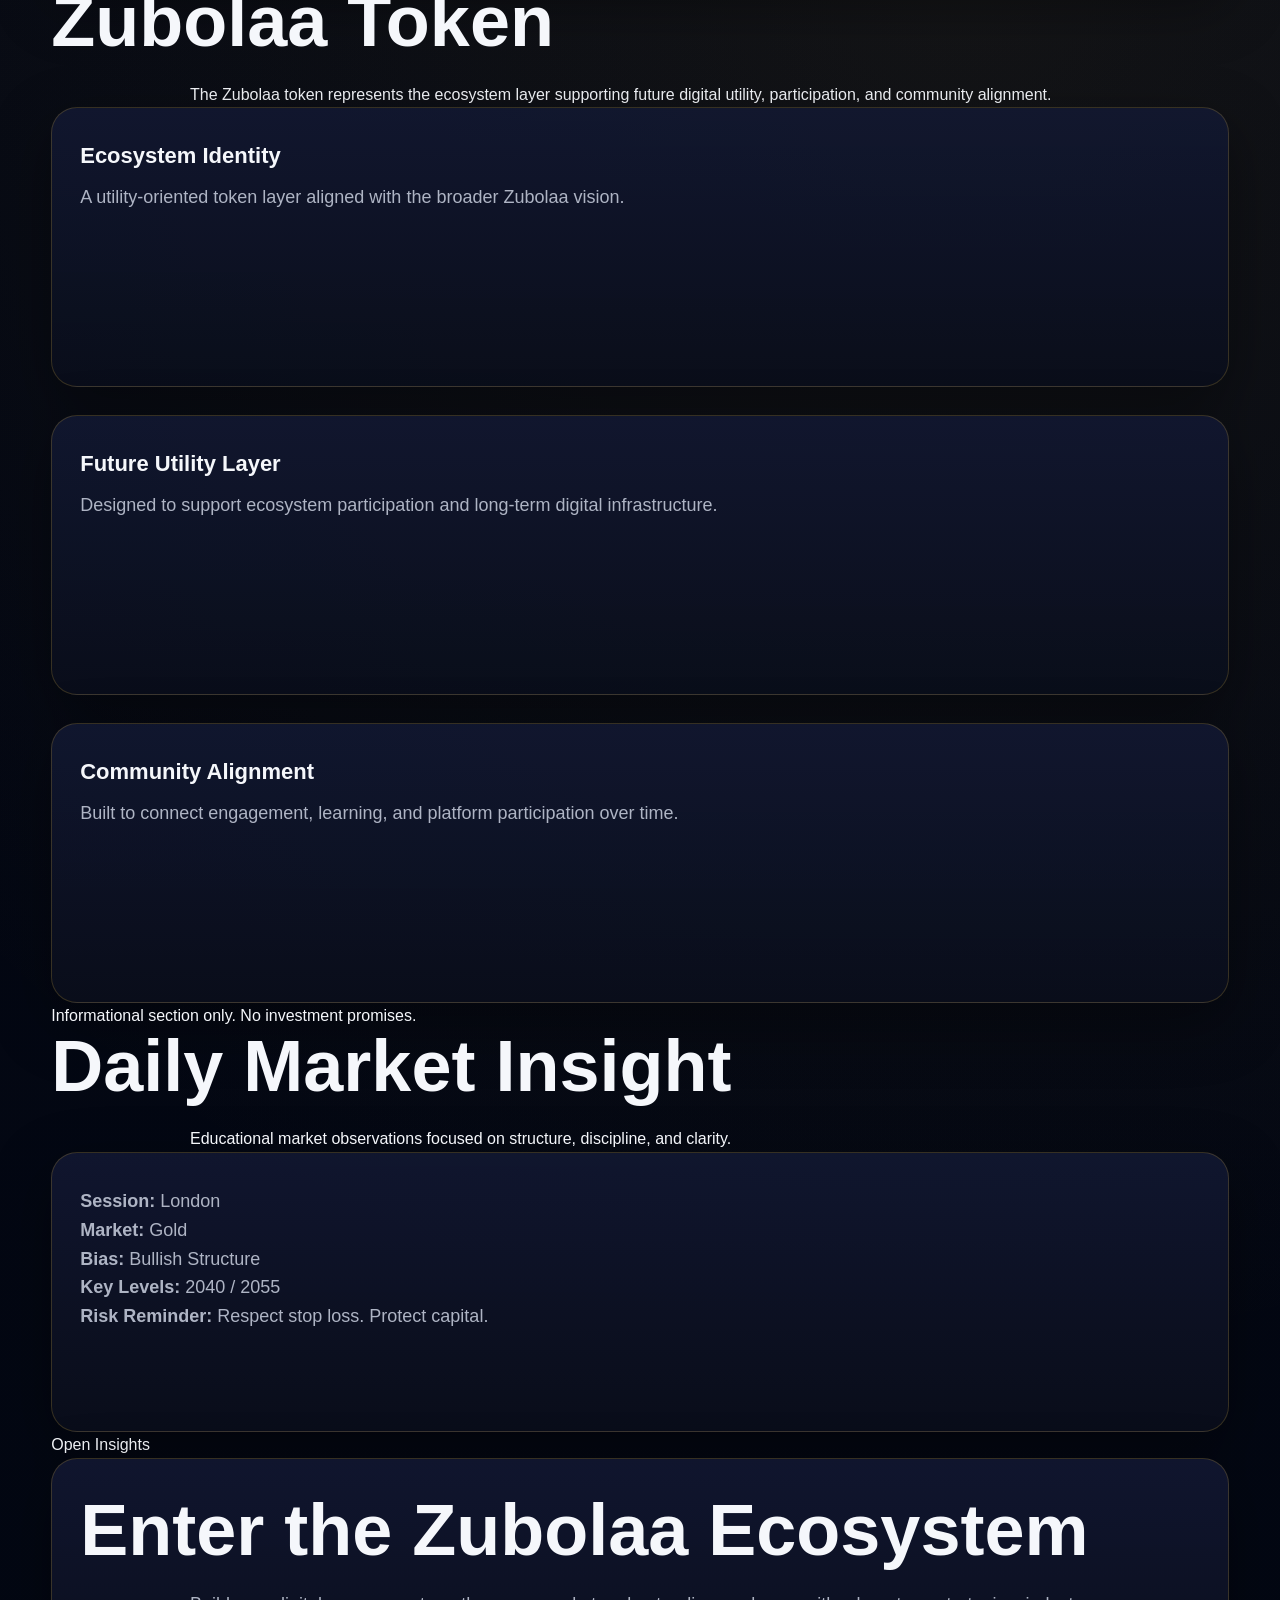
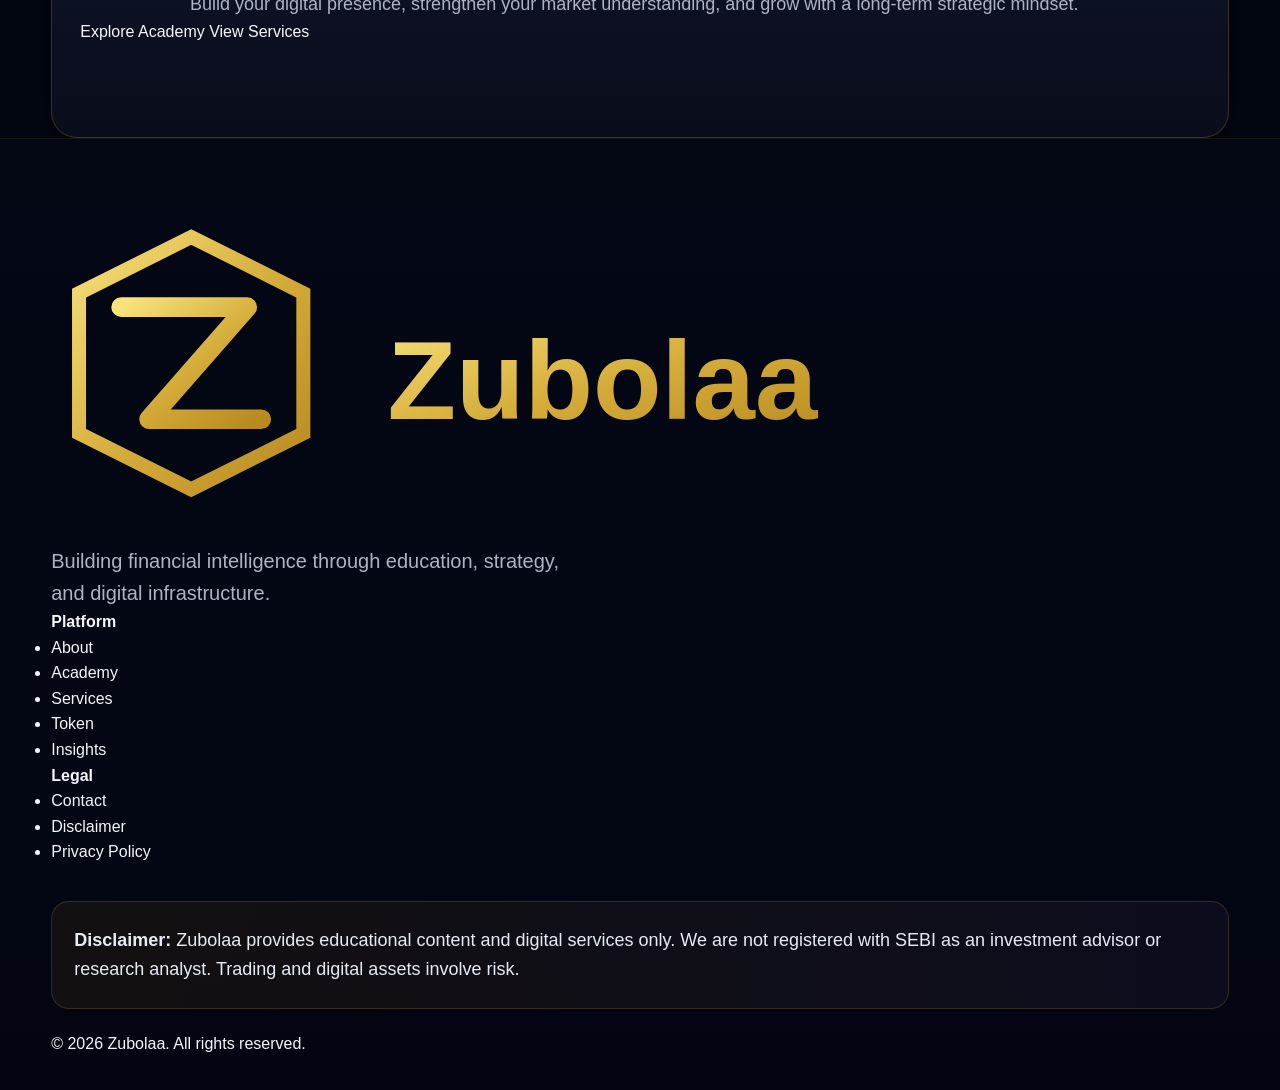
==== commit be2a6e6e: "Update index.html" ====
--- a/index.html
+++ b/index.html
@@ -3,52 +3,36 @@
 <head>
   <meta charset="UTF-8" />
   <meta name="viewport" content="width=device-width, initial-scale=1.0" />
-
-  <title>Zubolaa | Fintech Ecosystem for Financial Education, Strategy & Digital Growth</title>
-  <meta name="description" content="Zubolaa is a modern fintech ecosystem built around financial education, psychology-driven growth, strategic frameworks, digital services, and future-ready platform development." />
-  <meta name="keywords" content="Zubolaa, fintech ecosystem, financial education, trading academy, digital services, website development, strategy, token ecosystem, digital growth" />
-  <meta name="author" content="Zubolaa" />
-  <meta name="robots" content="index, follow" />
-  <link rel="canonical" href="https://zubolaa.com/" />
-
-  <meta property="og:title" content="Zubolaa | Fintech Ecosystem for Financial Education, Strategy & Digital Growth" />
-  <meta property="og:description" content="A psychology-driven fintech ecosystem built around structured learning, strategic frameworks, digital services, and future-ready platform development." />
-  <meta property="og:type" content="website" />
-  <meta property="og:url" content="https://zubolaa.com/" />
-
+  <title>Zubolaa | Financial Intelligence Ecosystem</title>
   <link rel="stylesheet" href="style.css" />
 </head>
 <body>
 
+  <!-- HEADER -->
   <header class="site-header">
     <div class="container nav-wrap">
       <a href="index.html" class="brand" aria-label="Zubolaa Home">
-        <div class="brand-mark better-logo">
-          <svg class="zub-logo-svg" viewBox="0 0 220 220" aria-hidden="true">
-            <defs>
-              <linearGradient id="zubGoldMain2" x1="0%" y1="0%" x2="100%" y2="100%">
-                <stop offset="0%" stop-color="#f7df94"/>
-                <stop offset="50%" stop-color="#e0bb46"/>
-                <stop offset="100%" stop-color="#c78617"/>
-              </linearGradient>
-              <linearGradient id="zubSilverMain2" x1="0%" y1="0%" x2="100%" y2="100%">
-                <stop offset="0%" stop-color="#d7d1cc"/>
-                <stop offset="100%" stop-color="#8f867d"/>
-              </linearGradient>
-            </defs>
-
-            <path d="M70 40 L112 18 L112 50 L79 73 L75 142 Z" fill="url(#zubGoldMain2)"/>
-            <path d="M120 18 L168 55 L135 55 L108 31 Z" fill="url(#zubGoldMain2)"/>
-            <path d="M90 63 H144 L84 137 H150 L131 156 H58 L117 82 H78 Z" fill="url(#zubGoldMain2)"/>
-            <path d="M145 56 H184 L123 112 H166 L144 132 H90 Z" fill="url(#zubGoldMain2)"/>
-            <path d="M82 149 L126 174 L180 145 L176 82 L188 139 L126 188 L70 154 Z" fill="url(#zubSilverMain2)"/>
-          </svg>
-        </div>
-        <span class="brand-text">Zubolaa</span>
+        <svg class="zubolaa-logo" viewBox="0 0 420 120" xmlns="http://www.w3.org/2000/svg">
+          <defs>
+            <linearGradient id="goldGradHome" x1="0%" y1="0%" x2="100%" y2="100%">
+              <stop offset="0%" stop-color="#f7e27c"/>
+              <stop offset="50%" stop-color="#d6ae3b"/>
+              <stop offset="100%" stop-color="#b88a1f"/>
+            </linearGradient>
+          </defs>
+          <polygon points="50,10 90,30 90,80 50,100 10,80 10,30"
+            fill="none" stroke="url(#goldGradHome)" stroke-width="5"/>
+          <path d="M25 35 L70 35 L35 75 L75 75"
+            fill="none" stroke="url(#goldGradHome)" stroke-width="7"
+            stroke-linecap="round" stroke-linejoin="round"/>
+          <text x="120" y="75"
+            font-size="40" font-family="Arial, Helvetica, sans-serif"
+            font-weight="700" fill="url(#goldGradHome)">Zubolaa</text>
+        </svg>
       </a>
 
       <nav class="main-nav">
-        <a href="index.html">Home</a>
+        <a href="index.html" class="active">Home</a>
         <a href="about.html">About</a>
         <a href="academy.html">Academy</a>
         <a href="services.html">Services</a>
@@ -57,690 +41,389 @@
         <a href="contact.html">Contact</a>
       </nav>
 
-      <a href="contact.html" class="nav-cta">Join Ecosystem</a>
+      <a href="participation.html" class="nav-cta">Join Ecosystem</a>
     </div>
   </header>
 
-  <main>
-    <section class="hero" id="home">
-      <div class="hero-grid"></div>
-      <div class="hero-glow hero-glow-left"></div>
-      <div class="hero-glow hero-glow-right"></div>
-
-      <div class="container hero-layout">
-        <div class="hero-visual">
-          <div class="cosmic-3d">
-            <div class="orbit orbit-one"></div>
-            <div class="orbit orbit-two"></div>
-            <div class="orbit orbit-three"></div>
-            <div class="planet-core"></div>
-            <div class="floating-node node-one"></div>
-            <div class="floating-node node-two"></div>
-            <div class="floating-node node-three"></div>
-          </div>
-        </div>
-
-        <div class="hero-content">
-          <div class="hero-badge">
-            <span>🚀</span>
-            <span>Building the Next-Generation Fintech Ecosystem</span>
-          </div>
-
-          <h1 class="hero-title">Zubolaa</h1>
-          <p class="hero-kicker">The Financial Intelligence Ecosystem</p>
-          <p class="hero-subtitle">Financial Education • Strategy • Digital Growth Ecosystem</p>
-          <p class="hero-quote">We build knowledge first. Then discipline. Then systems. Then scale.</p>
-
-          <div class="hero-actions">
-            <a href="academy.html" class="btn btn-primary">Explore Academy</a>
-            <a href="contact.html" class="btn btn-outline">Join Ecosystem</a>
-          </div>
-        </div>
-      </div>
-
-      <div class="hero-shape hero-shape-left"></div>
-      <div class="hero-shape hero-shape-right"></div>
-    </section>
-
-    <section class="section ticker-section" id="market-strip">
-      <div class="container">
-        <div class="section-head">
-          <h2>Global Market Overview</h2>
-          <p>Real-time financial market indicators for educational observation and ecosystem context.</p>
-        </div>
-
-        <div class="market-widget-shell">
-          <div class="tradingview-widget-container">
-            <div class="tradingview-widget-container__widget"></div>
-            <script type="text/javascript" src="https://s3.tradingview.com/external-embedding/embed-widget-ticker-tape.js" async>
-            {
-              "symbols": [
-                { "proName": "BITSTAMP:BTCUSD", "title": "Bitcoin" },
-                { "proName": "BITSTAMP:ETHUSD", "title": "Ethereum" },
-                { "proName": "OANDA:XAUUSD", "title": "Gold" },
-                { "proName": "OANDA:EURUSD", "title": "EUR/USD" },
-                { "proName": "OANDA:GBPUSD", "title": "GBP/USD" },
-                { "proName": "NASDAQ:NDX", "title": "NASDAQ" }
-              ],
-              "showSymbolLogo": true,
-              "colorTheme": "dark",
-              "isTransparent": true,
-              "displayMode": "adaptive",
-              "locale": "en"
-            }
-            </script>
-          </div>
-        </div>
-      </div>
-    </section>
-
-    <section class="section" id="about">
-      <div class="container">
-        <div class="section-head">
-          <h2>What is Zubolaa?</h2>
+  <!-- HERO -->
+  <section class="hero-section">
+    <div class="container hero-grid">
+      <div class="hero-visual">
+        <div class="orbit-wrap">
+          <div class="main-planet"></div>
+          <div class="orbit orbit-1"></div>
+          <div class="orbit orbit-2"></div>
+          <div class="orbit orbit-3"></div>
+          <div class="mini-dot dot-1"></div>
+          <div class="mini-dot dot-2"></div>
+          <div class="mini-dot dot-3"></div>
+        </div>
+      </div>
+
+      <div class="hero-content">
+        <div class="eyebrow">🚀 Next-Generation Fintech</div>
+        <h1 class="hero-title">Zubolaa</h1>
+        <h2 class="hero-subtitle">The Financial Intelligence Ecosystem</h2>
+        <p class="hero-highlight">Financial Education • Strategy • Digital Asset Ecosystem</p>
+        <p class="hero-text">
+          We build skills first. Then systems. Then scale.
+        </p>
+
+        <div class="button-row">
+          <a href="academy.html" class="gold-btn">Explore Academy</a>
+          <a href="participation.html" class="outline-btn">Join Ecosystem</a>
+        </div>
+      </div>
+    </div>
+  </section>
+
+  <!-- MARKET STRIP -->
+  <section class="page-section compact-top">
+    <div class="container center-text">
+      <h2 class="section-title">Live Market Strip</h2>
+      <p class="section-intro">
+        Bloomberg-style live market display for quick ecosystem context.
+      </p>
+
+      <div class="market-strip">
+        <span>XAU/USD 2,045 ▲ 0.62%</span>
+        <span>NASDAQ 18,240 ▲ 0.71%</span>
+        <span>BTC/USD 67,420 ▲ 1.84%</span>
+        <span>ETH/USD 3,420 ▲ 2.11%</span>
+        <span>DXY 103.71 ▼ 0.09%</span>
+      </div>
+    </div>
+  </section>
+
+  <!-- WHAT IS ZUBOLAA -->
+  <section class="page-section">
+    <div class="container center-text">
+      <h2 class="section-title">What is Zubolaa?</h2>
+      <p class="section-intro">
+        Zubolaa is a modern fintech ecosystem designed for education, disciplined strategy,
+        digital growth, and long-term infrastructure building.
+      </p>
+
+      <div class="card-grid three-col">
+        <div class="glass-card feature-card">
+          <div class="icon-box">📘</div>
+          <h3>Financial Education</h3>
           <p>
-            Zubolaa is a modern fintech ecosystem built for structured learning, disciplined growth,
-            strategic thinking, and long-term digital expansion.
+            Structured learning programs designed to guide individuals from foundation
+            to advanced market understanding.
           </p>
         </div>
 
-        <div class="card-grid three">
-          <div class="glass-card">
-            <div class="icon-box">📘</div>
-            <h3>Financial Education</h3>
-            <p>
-              Structured educational pathways designed to help learners build stronger market
-              understanding from foundation to advanced stages.
-            </p>
-          </div>
-
-          <div class="glass-card">
-            <div class="icon-box">📈</div>
-            <h3>Strategic Frameworks</h3>
-            <p>
-              Disciplined systems focused on market structure, planning, risk awareness,
-              and long-term execution quality.
-            </p>
-          </div>
-
-          <div class="glass-card">
-            <div class="icon-box">⚡</div>
-            <h3>Digital Growth Infrastructure</h3>
-            <p>
-              Modern digital services and platform-oriented development designed to help brands
-              build, position, and grow more effectively online.
-            </p>
-          </div>
-        </div>
-      </div>
-    </section>
-
-    <section class="section section-alt" id="psychology">
-      <div class="container">
-        <div class="section-head">
-          <h2>The Psychology of Growth</h2>
+        <div class="glass-card feature-card">
+          <div class="icon-box">📈</div>
+          <h3>Strategic Frameworks</h3>
           <p>
-            Sustainable success is built in the mind before it appears in systems, markets, or business outcomes.
+            Disciplined market methodologies focused on structure, risk awareness,
+            and execution clarity.
           </p>
         </div>
 
-        <div class="card-grid three">
-          <div class="glass-card">
-            <div class="icon-box">🧠</div>
-            <h3>Clarity</h3>
-            <p>
-              Clear thinking improves decision-making, strengthens analysis, and supports
-              more responsible participation.
-            </p>
-          </div>
-
-          <div class="glass-card">
-            <div class="icon-box">⏳</div>
-            <h3>Discipline</h3>
-            <p>
-              Patience, consistency, and emotional control matter more than short-term intensity
-              or impulsive action.
-            </p>
-          </div>
-
-          <div class="glass-card">
-            <div class="icon-box">🎯</div>
-            <h3>Execution</h3>
-            <p>
-              Real progress happens when knowledge is translated into structured action
-              through controlled decision-making.
-            </p>
-          </div>
-        </div>
-      </div>
-    </section>
-
-    <section class="section" id="ecosystem">
-      <div class="container">
-        <div class="section-head">
-          <h2>The Zubolaa Ecosystem</h2>
+        <div class="glass-card feature-card">
+          <div class="icon-box">⚡</div>
+          <h3>Digital Innovation</h3>
           <p>
-            Built around interconnected pillars that support financial intelligence, digital capability,
-            and long-term platform development.
+            A future-focused ecosystem integrating digital infrastructure, branding,
+            and asset-driven innovation.
           </p>
         </div>
-
-        <div class="card-grid three">
-          <div class="glass-card">
-            <div class="icon-box">🏛️</div>
-            <h3>Education Layer</h3>
-            <p>
-              Professional-grade learning designed to support awareness, structure,
-              and disciplined development.
-            </p>
-          </div>
-
-          <div class="glass-card">
-            <div class="icon-box">🧩</div>
-            <h3>Strategy Layer</h3>
-            <p>
-              Analytical and mindset-based frameworks built around planning, structure,
-              and execution clarity.
-            </p>
-          </div>
-
-          <div class="glass-card">
-            <div class="icon-box">🌐</div>
-            <h3>Growth Layer</h3>
-            <p>
-              Digital infrastructure, ecosystem evolution, and platform expansion designed
-              for long-term relevance.
-            </p>
-          </div>
-        </div>
-      </div>
-    </section>
-
-    <section class="section section-alt" id="services">
-      <div class="container">
-        <div class="section-head">
-          <h2>Digital Growth & Technology Services</h2>
-          <p>
-            Helping brands, founders, and modern ventures build stronger digital presence,
-            structured communication, and long-term online positioning.
-          </p>
-        </div>
-
-        <div class="card-grid three">
-          <div class="glass-card">
-            <div class="icon-box">💻</div>
-            <h3>Website Development</h3>
-            <p>
-              Premium websites, landing pages, and platform-ready digital structures
-              built for trust, clarity, and performance.
-            </p>
-          </div>
-
-          <div class="glass-card">
-            <div class="icon-box">📣</div>
-            <h3>Digital Marketing Support</h3>
-            <p>
-              Structured promotion support designed to improve visibility, communication,
-              and audience engagement.
-            </p>
-          </div>
-
-          <div class="glass-card">
-            <div class="icon-box">🗂️</div>
-            <h3>Business Presentation Systems</h3>
-            <p>
-              Clean service positioning, portfolio presentation, and brand-facing layouts
-              for stronger professional identity.
-            </p>
-          </div>
-
-          <div class="glass-card">
-            <div class="icon-box">🪧</div>
-            <h3>Flyers & Promotions</h3>
-            <p>
-              Promotional creatives and campaign assets built to support stronger reach
-              and launch visibility.
-            </p>
-          </div>
-
-          <div class="glass-card">
-            <div class="icon-box">✍️</div>
-            <h3>Content Systems</h3>
-            <p>
-              Website content, professional messaging, educational copy, and communication
-              frameworks designed for clarity and impact.
-            </p>
-          </div>
-
-          <div class="glass-card">
-            <div class="icon-box">🧭</div>
-            <h3>Strategic Consulting</h3>
-            <p>
-              Support for digital planning, ecosystem direction, and structured rollout
-              for long-term projects and modern business models.
-            </p>
-          </div>
-        </div>
-
-        <div class="section-action">
-          <a href="services.html" class="btn btn-primary">Explore Services</a>
-        </div>
-      </div>
-    </section>
-
-    <section class="section" id="academy">
-      <div class="container">
-        <div class="section-head">
-          <h2>Zubolaa Trading Academy</h2>
-          <p>
-            Professional financial education built for learners who want structured market understanding,
-            stronger psychology, and disciplined long-term growth.
-          </p>
-        </div>
-
-        <div class="card-grid four">
-          <div class="glass-card program-card">
-            <span class="program-tag">Foundation</span>
-            <h3>$251</h3>
-            <ul>
-              <li>Market Foundations</li>
-              <li>Risk Awareness</li>
-              <li>Trading Psychology Basics</li>
-              <li>Execution Discipline</li>
-            </ul>
-          </div>
-
-          <div class="glass-card program-card featured">
-            <span class="program-tag">Growth</span>
-            <h3>$551</h3>
-            <ul>
-              <li>Strategy Frameworks</li>
-              <li>Multi-Timeframe Analysis</li>
-              <li>Trade Planning</li>
-              <li>Market Structure</li>
-            </ul>
-          </div>
-
-          <div class="glass-card program-card">
-            <span class="program-tag">Elite</span>
-            <h3>$1001</h3>
-            <ul>
-              <li>Advanced Systems</li>
-              <li>Higher-Level Psychology</li>
-              <li>Performance Tracking</li>
-              <li>Execution Models</li>
-            </ul>
-          </div>
-
-          <div class="glass-card program-card">
-            <span class="program-tag">Customized</span>
-            <h3>Tailored</h3>
-            <ul>
-              <li>Capability-Based Path</li>
-              <li>Psychology Review</li>
-              <li>Technical Assessment</li>
-              <li>Personalized Learning Direction</li>
-            </ul>
-          </div>
-        </div>
-
-        <div class="section-action">
-          <a href="academy.html" class="btn btn-primary">View Full Academy</a>
-        </div>
-      </div>
-    </section>
-
-    <section class="section section-alt" id="token">
-      <div class="container">
-        <div class="section-head">
-          <h2>ZBL Token</h2>
-          <p>
-            A future utility layer positioned to support ecosystem access, engagement,
-            educational expansion, and broader platform evolution.
-          </p>
-        </div>
-
-        <div class="card-grid three">
-          <div class="glass-card">
-            <h3>Access Layer</h3>
-            <p>
-              Designed to support selected ecosystem access models and future platform-linked
-              participation features.
-            </p>
-          </div>
-
-          <div class="glass-card">
-            <h3>Engagement Layer</h3>
-            <p>
-              Positioned to strengthen broader ecosystem alignment, community interaction,
-              and platform relevance over time.
-            </p>
-          </div>
-
-          <div class="glass-card">
-            <h3>Expansion Layer</h3>
-            <p>
-              Built around long-term roadmap planning and future digital integration
-              within the Zubolaa ecosystem.
-            </p>
-          </div>
-        </div>
-
-        <div class="token-note">
-          Informational section only. Token-related features remain subject to official updates, platform terms, and applicable review.
-        </div>
-
-        <div class="section-action">
-          <a href="token.html" class="btn btn-outline">View Token Overview</a>
-        </div>
-      </div>
-    </section>
-
-    <section class="section section-alt" id="participation">
-      <div class="container">
-        <div class="section-head">
-          <h2>Participation Program</h2>
-          <p>
-            Zubolaa participation programs are designed for individuals who want to engage with the ecosystem
-            through structured digital participation and partner-oriented growth models.
-          </p>
-        </div>
-
-        <div class="card-grid three">
-          <div class="glass-card">
-            <h3>Community Participation</h3>
-            <p>
-              Members can engage with ecosystem activities including academy programs, digital services,
-              and community growth initiatives.
-            </p>
-          </div>
-
-          <div class="glass-card">
-            <h3>Partner Opportunities</h3>
-            <p>
-              Ecosystem participants can promote academy programs and digital services through structured
-              referral and partner models.
-            </p>
-          </div>
-
-          <div class="glass-card">
-            <h3>Ecosystem Growth</h3>
-            <p>
-              Participation frameworks are designed to support long-term ecosystem expansion
-              and digital platform development.
-            </p>
-          </div>
-        </div>
-      </div>
-    </section>
-
-    <section class="section" id="roadmap">
-      <div class="container">
-        <div class="section-head">
-          <h2>Development Roadmap</h2>
-          <p>
-            A phased path to building the Zubolaa fintech ecosystem with clarity, structure, and long-term direction.
-          </p>
-        </div>
-
-        <div class="card-grid three">
-          <div class="glass-card">
-            <div class="icon-box">1</div>
-            <h3>Phase 1 — Foundation</h3>
-            <p>
-              Platform launch, academy rollout, brand positioning, and initial ecosystem structure.
-            </p>
-          </div>
-
-          <div class="glass-card">
-            <div class="icon-box">2</div>
-            <h3>Phase 2 — Expansion</h3>
-            <p>
-              Service development, content scaling, community growth, and broader digital reach.
-            </p>
-          </div>
-
-          <div class="glass-card">
-            <div class="icon-box">3</div>
-            <h3>Phase 3 — Scale</h3>
-            <p>
-              Platform expansion, utility integration, stronger infrastructure, and wider fintech growth.
-            </p>
-          </div>
-        </div>
-
-        <div class="section-action">
-          <a href="roadmap.html" class="btn btn-outline">Open Roadmap</a>
-        </div>
-      </div>
-    </section>
-
-    <section class="section" id="insights">
-      <div class="container">
-        <div class="section-head">
-          <h2>Educational Market Insights</h2>
-          <p>
-            Structured market observations focused on process, discipline, and clearer analytical thinking.
-          </p>
-        </div>
-
-        <div class="glass-card insight-card">
-          <p><strong>Session:</strong> London</p>
-          <p><strong>Market:</strong> Gold</p>
-          <p><strong>Context:</strong> Bullish Structure</p>
-          <p><strong>Key Levels:</strong> 2040 / 2055</p>
-          <p><strong>Risk Reminder:</strong> Structure first. Execution second. Capital protection always matters.</p>
-        </div>
-
-        <div class="section-action">
-          <a href="insights.html" class="btn btn-outline">Open Insights</a>
-        </div>
-      </div>
-    </section>
-
-    <section class="section section-alt" id="chart">
-      <div class="container">
-        <div class="section-head">
-          <h2>Live TradingView Chart</h2>
-          <p>Interactive charting layer for market observation and educational reference.</p>
-        </div>
-
-        <div class="chart-card">
-          <div class="tradingview-widget-container">
-            <div class="tradingview-widget-container__widget"></div>
-            <script type="text/javascript" src="https://s3.tradingview.com/external-embedding/embed-widget-advanced-chart.js" async>
-            {
-              "autosize": true,
-              "symbol": "OANDA:XAUUSD",
-              "interval": "60",
-              "timezone": "Asia/Kolkata",
-              "theme": "dark",
-              "style": "1",
-              "locale": "en",
-              "allow_symbol_change": true,
-              "backgroundColor": "#050816",
-              "gridColor": "rgba(214,174,59,0.08)"
-            }
-            </script>
-          </div>
-        </div>
-      </div>
-    </section>
-
-    <section class="section final-cta" id="join-ecosystem">
-      <div class="container">
-        <div class="cta-box">
-          <h2>Join the Zubolaa Ecosystem</h2>
-          <p>
-            Build your digital presence, strengthen your market understanding,
-            and grow with a structured fintech ecosystem designed around psychology, strategy, and long-term development.
-          </p>
-
-          <div class="hero-actions">
-            <a href="academy.html" class="btn btn-primary">Explore Academy</a>
-            <a href="services.html" class="btn btn-outline">View Services</a>
-          </div>
-        </div>
-      </div>
-    </section>
-  </main>
-
-  <footer class="site-footer" id="contact">
-    <div class="container footer-top">
+      </div>
+    </div>
+  </section>
+
+  <!-- SERVICES -->
+  <section class="page-section">
+    <div class="container center-text">
+      <h2 class="section-title">Zubolaa Digital Services</h2>
+      <p class="section-intro">
+        Premium digital execution for individuals, creators, and modern business ventures.
+      </p>
+
+      <div class="card-grid three-col">
+        <div class="glass-card feature-card">
+          <div class="icon-box">💻</div>
+          <h3>Website Development</h3>
+          <p>Modern, responsive websites with clean design and strong presentation.</p>
+        </div>
+
+        <div class="glass-card feature-card">
+          <div class="icon-box">📣</div>
+          <h3>E-Marketing</h3>
+          <p>Strategic digital campaigns designed to strengthen visibility and brand positioning.</p>
+        </div>
+
+        <div class="glass-card feature-card">
+          <div class="icon-box">🧾</div>
+          <h3>Portfolio Design</h3>
+          <p>Professional portfolios and layouts that present your work with clarity.</p>
+        </div>
+
+        <div class="glass-card feature-card">
+          <div class="icon-box">🖼️</div>
+          <h3>Flyers & Promotions</h3>
+          <p>Premium visual content for product launches, campaigns, and brand communication.</p>
+        </div>
+
+        <div class="glass-card feature-card">
+          <div class="icon-box">✍️</div>
+          <h3>Content Writing</h3>
+          <p>Structured website, product, and marketing copy written for digital credibility.</p>
+        </div>
+
+        <div class="glass-card feature-card">
+          <div class="icon-box">🌐</div>
+          <h3>Social Media Promotions</h3>
+          <p>Brand-aligned promotions for visibility across social and digital channels.</p>
+        </div>
+      </div>
+    </div>
+  </section>
+
+  <!-- ACADEMY -->
+  <section class="page-section">
+    <div class="container center-text">
+      <h2 class="section-title">Zubolaa Trading Academy</h2>
+      <p class="section-intro">
+        Structured education designed to develop disciplined market participants
+        from foundation to advanced level.
+      </p>
+
+      <div class="card-grid four-col pricing-grid">
+        <div class="glass-card pricing-card">
+          <span class="pricing-label">FOUNDATION</span>
+          <h3>$251</h3>
+          <ul>
+            <li>Market Basics</li>
+            <li>Risk Management</li>
+            <li>Trading Psychology</li>
+            <li>Execution Discipline</li>
+          </ul>
+        </div>
+
+        <div class="glass-card pricing-card">
+          <span class="pricing-label">GROWTH</span>
+          <h3>$551</h3>
+          <ul>
+            <li>Strategy Frameworks</li>
+            <li>Multi-Timeframe Analysis</li>
+            <li>Trade Planning</li>
+            <li>Market Structure</li>
+          </ul>
+        </div>
+
+        <div class="glass-card pricing-card">
+          <span class="pricing-label">ELITE</span>
+          <h3>$1001</h3>
+          <ul>
+            <li>Professional Systems</li>
+            <li>Advanced Psychology</li>
+            <li>Performance Tracking</li>
+            <li>Execution Models</li>
+          </ul>
+        </div>
+
+        <div class="glass-card pricing-card">
+          <span class="pricing-label">CUSTOMIZED</span>
+          <h3>Tailored</h3>
+          <ul>
+            <li>User Capability Based</li>
+            <li>Pre-Psychology Evaluation</li>
+            <li>Technical Assessment</li>
+            <li>Personalized Learning Path</li>
+          </ul>
+        </div>
+      </div>
+    </div>
+  </section>
+
+  <!-- PARTICIPATION -->
+  <section class="page-section">
+    <div class="container center-text">
+      <h2 class="section-title">Zubolaa Participation Program</h2>
+      <p class="section-intro">
+        The Participation Program is designed to support ecosystem growth,
+        community alignment, and long-term digital infrastructure development.
+      </p>
+
+      <div class="card-grid four-col">
+        <div class="glass-card feature-card compact-card">
+          <h3>$100 – $250</h3>
+          <p>Starter participation level for entry-stage ecosystem contributors.</p>
+        </div>
+
+        <div class="glass-card feature-card compact-card">
+          <h3>$251 – $500</h3>
+          <p>Structured participation tier with stronger ecosystem alignment.</p>
+        </div>
+
+        <div class="glass-card feature-card compact-card">
+          <h3>$551 – $1000</h3>
+          <p>Advanced participation tier for more serious long-term contributors.</p>
+        </div>
+
+        <div class="glass-card feature-card compact-card">
+          <h3>$1000+</h3>
+          <p>Strategic ecosystem participation level for higher-capacity engagement.</p>
+        </div>
+      </div>
+
+      <p class="section-note">
+        Informational ecosystem section only. No guaranteed returns or investment promises.
+      </p>
+    </div>
+  </section>
+
+  <!-- CHART -->
+  <section class="page-section">
+    <div class="container center-text">
+      <h2 class="section-title">Live TradingView Chart</h2>
+      <p class="section-intro">
+        Interactive charting layer for market observation and educational reference.
+      </p>
+
+      <div class="glass-card chart-frame">
+        <iframe
+          src="https://s.tradingview.com/widgetembed/?frameElementId=tradingview_chart&symbol=OANDA%3AXAUUSD&interval=60&hidesidetoolbar=0&symboledit=1&saveimage=1&toolbarbg=F1F3F6&studies=[]&theme=dark&style=1&timezone=Asia%2FKolkata&withdateranges=1&hidevolume=0&allow_symbol_change=1"
+          title="TradingView Chart"
+          loading="lazy">
+        </iframe>
+      </div>
+    </div>
+  </section>
+
+  <!-- TOKEN -->
+  <section class="page-section">
+    <div class="container center-text">
+      <h2 class="section-title">Zubolaa Token</h2>
+      <p class="section-intro">
+        The Zubolaa token represents the ecosystem layer supporting future digital utility,
+        participation, and community alignment.
+      </p>
+
+      <div class="card-grid three-col">
+        <div class="glass-card feature-card">
+          <h3>Ecosystem Identity</h3>
+          <p>A utility-oriented token layer aligned with the broader Zubolaa vision.</p>
+        </div>
+
+        <div class="glass-card feature-card">
+          <h3>Future Utility Layer</h3>
+          <p>Designed to support ecosystem participation and long-term digital infrastructure.</p>
+        </div>
+
+        <div class="glass-card feature-card">
+          <h3>Community Alignment</h3>
+          <p>Built to connect engagement, learning, and platform participation over time.</p>
+        </div>
+      </div>
+
+      <p class="section-note">Informational section only. No investment promises.</p>
+    </div>
+  </section>
+
+  <!-- INSIGHT -->
+  <section class="page-section">
+    <div class="container center-text">
+      <h2 class="section-title">Daily Market Insight</h2>
+      <p class="section-intro">
+        Educational market observations focused on structure, discipline, and clarity.
+      </p>
+
+      <div class="glass-card insight-box left-text">
+        <p><strong>Session:</strong> London</p>
+        <p><strong>Market:</strong> Gold</p>
+        <p><strong>Bias:</strong> Bullish Structure</p>
+        <p><strong>Key Levels:</strong> 2040 / 2055</p>
+        <p><strong>Risk Reminder:</strong> Respect stop loss. Protect capital.</p>
+      </div>
+
+      <div class="button-row center-btns">
+        <a href="insights.html" class="outline-btn">Open Insights</a>
+      </div>
+    </div>
+  </section>
+
+  <!-- CTA -->
+  <section class="page-section">
+    <div class="container">
+      <div class="glass-card closing-box center-text">
+        <h2 class="section-title">Enter the Zubolaa Ecosystem</h2>
+        <p class="section-intro narrow">
+          Build your digital presence, strengthen your market understanding,
+          and grow with a long-term strategic mindset.
+        </p>
+
+        <div class="button-row center-btns">
+          <a href="academy.html" class="gold-btn">Explore Academy</a>
+          <a href="services.html" class="outline-btn">View Services</a>
+        </div>
+      </div>
+    </div>
+  </section>
+
+  <!-- FOOTER -->
+  <footer class="site-footer">
+    <div class="container footer-grid">
       <div class="footer-brand">
-        <div class="footer-brand-row">
-          <div class="brand-mark better-logo">
-            <svg class="zub-logo-svg" viewBox="0 0 220 220" aria-hidden="true">
-              <defs>
-                <linearGradient id="zubGoldFooter2" x1="0%" y1="0%" x2="100%" y2="100%">
-                  <stop offset="0%" stop-color="#f7df94"/>
-                  <stop offset="50%" stop-color="#e0bb46"/>
-                  <stop offset="100%" stop-color="#c78617"/>
-                </linearGradient>
-                <linearGradient id="zubSilverFooter2" x1="0%" y1="0%" x2="100%" y2="100%">
-                  <stop offset="0%" stop-color="#d7d1cc"/>
-                  <stop offset="100%" stop-color="#8f867d"/>
-                </linearGradient>
-              </defs>
-
-              <path d="M70 40 L112 18 L112 50 L79 73 L75 142 Z" fill="url(#zubGoldFooter2)"/>
-              <path d="M120 18 L168 55 L135 55 L108 31 Z" fill="url(#zubGoldFooter2)"/>
-              <path d="M90 63 H144 L84 137 H150 L131 156 H58 L117 82 H78 Z" fill="url(#zubGoldFooter2)"/>
-              <path d="M145 56 H184 L123 112 H166 L144 132 H90 Z" fill="url(#zubGoldFooter2)"/>
-              <path d="M82 149 L126 174 L180 145 L176 82 L188 139 L126 188 L70 154 Z" fill="url(#zubSilverFooter2)"/>
-            </svg>
-          </div>
-          <h3>Zubolaa</h3>
-        </div>
+        <a href="index.html" class="brand footer-brand-link">
+          <svg class="zubolaa-logo footer-svg-logo" viewBox="0 0 420 120" xmlns="http://www.w3.org/2000/svg">
+            <defs>
+              <linearGradient id="goldGradFooter1" x1="0%" y1="0%" x2="100%" y2="100%">
+                <stop offset="0%" stop-color="#f7e27c"/>
+                <stop offset="50%" stop-color="#d6ae3b"/>
+                <stop offset="100%" stop-color="#b88a1f"/>
+              </linearGradient>
+            </defs>
+            <polygon points="50,10 90,30 90,80 50,100 10,80 10,30"
+              fill="none" stroke="url(#goldGradFooter1)" stroke-width="5"/>
+            <path d="M25 35 L70 35 L35 75 L75 75"
+              fill="none" stroke="url(#goldGradFooter1)" stroke-width="7"
+              stroke-linecap="round" stroke-linejoin="round"/>
+            <text x="120" y="75"
+              font-size="40" font-family="Arial, Helvetica, sans-serif"
+              font-weight="700" fill="url(#goldGradFooter1)">Zubolaa</text>
+          </svg>
+        </a>
         <p>
-          Zubolaa is a fintech ecosystem built around structured learning, psychology-driven growth,
-          digital services, and future-ready platform development.
+          Building financial intelligence through education, strategy,
+          and digital infrastructure.
         </p>
       </div>
 
-      <div class="footer-links">
-        <div>
-          <h4>Platform</h4>
-          <a href="about.html">About</a>
-          <a href="academy.html">Academy</a>
-          <a href="services.html">Services</a>
-          <a href="token.html">Token</a>
-          <a href="insights.html">Insights</a>
-          <a href="contact.html">Contact</a>
-        </div>
-
-        <div>
-          <h4>Legal</h4>
-          <a href="contact.html">Contact</a>
-          <a href="disclaimer.html">Disclaimer</a>
-          <a href="privacy-policy.html">Privacy Policy</a>
-          <a href="terms.html">Terms of Use</a>
-          <a href="risk-disclosure.html">Risk Disclosure</a>
-          <a href="tel:+919549400456">+91 95494 00456</a>
-          <a href="mailto:rise@zubolaa.com">rise@zubolaa.com</a>
-        </div>
+      <div>
+        <h4>Platform</h4>
+        <ul>
+          <li><a href="about.html">About</a></li>
+          <li><a href="academy.html">Academy</a></li>
+          <li><a href="services.html">Services</a></li>
+          <li><a href="token.html">Token</a></li>
+          <li><a href="insights.html">Insights</a></li>
+        </ul>
+      </div>
+
+      <div>
+        <h4>Legal</h4>
+        <ul>
+          <li><a href="contact.html">Contact</a></li>
+          <li><a href="disclaimer.html">Disclaimer</a></li>
+          <li><a href="privacy.html">Privacy Policy</a></li>
+        </ul>
       </div>
     </div>
 
     <div class="container">
       <div class="footer-disclaimer">
-        <strong>Disclaimer:</strong> Zubolaa provides educational content and digital services for informational and business communication purposes only.
-        Educational material should not be treated as financial, legal, or investment advice.
+        <strong>Disclaimer:</strong> Zubolaa provides educational content and digital services only.
         We are not registered with SEBI as an investment advisor or research analyst.
-        Trading activities, financial markets, and digital assets involve risk.
-        Token and ecosystem-related features are subject to official updates, platform terms, and applicable review where required.
-      </div>
-
-      <div class="footer-bottom">
-        <p>© <span id="year"></span> Zubolaa. All rights reserved.</p>
-      </div>
+        Trading and digital assets involve risk.
+      </div>
+      <p class="copyright">© 2026 Zubolaa. All rights reserved.</p>
     </div>
   </footer>
 
-  <div class="zub-chat-widget">
-    <button class="zub-chat-launcher" id="zubChatLauncher" onclick="toggleZubChat()" aria-label="Open Zubolaa Assistant">
-      <svg class="zub-bot-svg launcher-bot" viewBox="0 0 64 64" aria-hidden="true">
-        <defs>
-          <linearGradient id="zubBotBlue" x1="0" y1="0" x2="1" y2="1">
-            <stop offset="0%" stop-color="#7dd3fc"/>
-            <stop offset="100%" stop-color="#2563eb"/>
-          </linearGradient>
-          <linearGradient id="zubBotGold" x1="0" y1="0" x2="1" y2="1">
-            <stop offset="0%" stop-color="#f4d06f"/>
-            <stop offset="100%" stop-color="#d6ae3b"/>
-          </linearGradient>
-        </defs>
-        <circle cx="32" cy="10" r="4" fill="url(#zubBotBlue)"/>
-        <rect x="31" y="13" width="2" height="6" rx="1" fill="url(#zubBotBlue)"/>
-        <rect x="16" y="18" width="32" height="24" rx="12" fill="#f8fafc" stroke="url(#zubBotGold)" stroke-width="1.4"/>
-        <rect x="21" y="23" width="22" height="14" rx="7" fill="#0f172a"/>
-        <circle cx="27" cy="30" r="2.1" fill="#67e8f9"/>
-        <circle cx="37" cy="30" r="2.1" fill="#67e8f9"/>
-        <path d="M27 34 Q32 38 37 34" fill="none" stroke="#67e8f9" stroke-width="1.8" stroke-linecap="round"/>
-        <rect x="27" y="42" width="10" height="8" rx="4" fill="url(#zubBotBlue)"/>
-        <rect x="12" y="24" width="6" height="14" rx="3" fill="#e2e8f0"/>
-        <rect x="46" y="24" width="6" height="14" rx="3" fill="#e2e8f0"/>
-        <rect x="18" y="44" width="6" height="10" rx="3" fill="#e2e8f0"/>
-        <rect x="40" y="44" width="6" height="10" rx="3" fill="#e2e8f0"/>
-      </svg>
-    </button>
-
-    <div class="zub-chat-box" id="zubChatBox">
-      <div class="zub-chat-header">
-        <div class="zub-chat-header-left">
-          <div class="zub-chat-bot-icon">
-            <svg class="zub-bot-svg header-bot" viewBox="0 0 64 64" aria-hidden="true">
-              <defs>
-                <linearGradient id="zubBotBlue2" x1="0" y1="0" x2="1" y2="1">
-                  <stop offset="0%" stop-color="#7dd3fc"/>
-                  <stop offset="100%" stop-color="#2563eb"/>
-                </linearGradient>
-                <linearGradient id="zubBotGold2" x1="0" y1="0" x2="1" y2="1">
-                  <stop offset="0%" stop-color="#f4d06f"/>
-                  <stop offset="100%" stop-color="#d6ae3b"/>
-                </linearGradient>
-              </defs>
-              <circle cx="32" cy="10" r="4" fill="url(#zubBotBlue2)"/>
-              <rect x="31" y="13" width="2" height="6" rx="1" fill="url(#zubBotBlue2)"/>
-              <rect x="16" y="18" width="32" height="24" rx="12" fill="#f8fafc" stroke="url(#zubBotGold2)" stroke-width="1.4"/>
-              <rect x="21" y="23" width="22" height="14" rx="7" fill="#0f172a"/>
-              <circle cx="27" cy="30" r="2.1" fill="#67e8f9"/>
-              <circle cx="37" cy="30" r="2.1" fill="#67e8f9"/>
-              <path d="M27 34 Q32 38 37 34" fill="none" stroke="#67e8f9" stroke-width="1.8" stroke-linecap="round"/>
-              <rect x="27" y="42" width="10" height="8" rx="4" fill="url(#zubBotBlue2)"/>
-              <rect x="12" y="24" width="6" height="14" rx="3" fill="#e2e8f0"/>
-              <rect x="46" y="24" width="6" height="14" rx="3" fill="#e2e8f0"/>
-              <rect x="18" y="44" width="6" height="10" rx="3" fill="#e2e8f0"/>
-              <rect x="40" y="44" width="6" height="10" rx="3" fill="#e2e8f0"/>
-            </svg>
-          </div>
-          <div>
-            <h4 id="zubBotName">Zubolaa Assistant</h4>
-            <p>Online • Welcome to Zubolaa</p>
-          </div>
-        </div>
-        <button class="zub-chat-close" onclick="toggleZubChat()" aria-label="Close chat">×</button>
-      </div>
-
-      <div class="zub-chat-body">
-        <div class="zub-chat-message bot">
-          <span id="zubBotWelcome"></span>
-        </div>
-
-        <div class="zub-chat-actions">
-          <a href="#academy" class="zub-chat-action-btn">📚 Explore Academy</a>
-          <a href="#services" class="zub-chat-action-btn">💼 Digital Services</a>
-          <a href="#token" class="zub-chat-action-btn">🪙 ZBL Token</a>
-          <a href="#participation" class="zub-chat-action-btn">💰 Participation Program</a>
-          <a href="#insights" class="zub-chat-action-btn">📈 Market Insights</a>
-          <a href="https://wa.me/919549400456" target="_blank" class="zub-chat-action-btn">💬 WhatsApp Support</a>
-          <a href="mailto:rise@zubolaa.com" class="zub-chat-action-btn">📩 Email Us</a>
-          <a href="contact.html" class="zub-chat-action-btn">🚀 Join Ecosystem</a>
-        </div>
-      </div>
-    </div>
-  </div>
-
-  <script src="script.js"></script>
 </body>
 </html>
--- a/style.css
+++ b/style.css
@@ -23,7 +23,7 @@
 }
 
 body{
-  font-family:'Inter', Arial, Helvetica, sans-serif;
+  font-family: Arial, Helvetica, sans-serif;
   background:
     radial-gradient(circle at 20% 20%, rgba(124,58,237,0.10), transparent 28%),
     radial-gradient(circle at 75% 70%, rgba(214,174,59,0.08), transparent 22%),
@@ -85,7 +85,7 @@
 .hero-kicker,
 .hero-subtitle,
 .hero-quote{
-  font-family:'Space Grotesk', Arial, Helvetica, sans-serif;
+  font-family: "Segoe UI", Arial, Helvetica, sans-serif;
 }
 
 .container{
@@ -115,55 +115,48 @@
 .brand{
   display:flex;
   align-items:center;
+  gap:14px;
   min-width:max-content;
-  gap:0;
+  text-decoration:none;
 }
 
 .brand-mark{
-  width:72px;
-  height:72px;
-  display:flex;
-  align-items:center;
-  justify-content:center;
-  overflow:hidden;
   background:transparent;
   border-radius:0;
   box-shadow:none;
   padding:0;
-}
-
-.zub-logo-mark{
-  background:transparent;
-  border-radius:0;
-  box-shadow:none;
-  padding:0;
-}
-
-.zub-logo-svg{
-  width:52px;
-  height:52px;
+  overflow:visible;
+}
+
+.better-logo{
+  width:68px;
+  height:68px;
+  display:flex;
+  align-items:center;
+  justify-content:center;
+  flex-shrink:0;
+}
+
+.better-logo .zub-logo-svg{
+  width:100%;
+  height:100%;
   display:block;
-  filter:drop-shadow(0 0 10px rgba(214,174,59,0.18));
+  filter:drop-shadow(0 0 12px rgba(214,174,59,0.18));
   transition:transform .25s ease, filter .25s ease;
 }
 
 .brand:hover .zub-logo-svg{
   transform:scale(1.04);
-  filter:drop-shadow(0 0 16px rgba(214,174,59,0.28));
-}
-
-.brand-mark.small{
-  width:56px;
-  height:56px;
-}
-
-.small-logo-svg{
-  width:40px;
-  height:40px;
+  filter:drop-shadow(0 0 18px rgba(214,174,59,0.30));
 }
 
 .brand-text{
-  display:none;
+  display:inline-block;
+  font-size:1.9rem;
+  font-weight:700;
+  color:#f5f7fb;
+  letter-spacing:-0.02em;
+  line-height:1;
 }
 
 .footer-brand h3{
@@ -234,6 +227,7 @@
   justify-content:center;
   overflow:hidden;
   text-align:left;
+  padding-bottom:120px;
 }
 
 .hero-grid{
@@ -702,28 +696,16 @@
   padding-top:40px;
 }
 
-.ticker-wrap{
+.market-widget-shell{
+  border-radius:22px;
   overflow:hidden;
-  border:1px solid rgba(214,174,59,0.22);
-  border-radius:18px;
-  background:linear-gradient(180deg, rgba(12,18,38,0.92), rgba(8,12,24,0.96));
-  box-shadow:var(--shadow);
-}
-
-.ticker-track{
-  display:flex;
-  gap:50px;
-  white-space:nowrap;
-  width:max-content;
-  padding:18px 0;
-  animation:tickerMove 28s linear infinite;
-}
-
-.ticker-track span{
-  font-family:'Space Grotesk', Arial, sans-serif;
-  font-size:18px;
-  font-weight:700;
-  color:#f0cf71;
+  background:rgba(10,16,34,0.72);
+  border:1px solid rgba(214,174,59,0.18);
+  box-shadow:0 0 0 1px rgba(255,255,255,0.02), 0 18px 50px rgba(0,0,0,0.22);
+}
+
+.market-widget-shell .tradingview-widget-container{
+  min-height:72px;
 }
 
 .chart-card{
@@ -1029,11 +1011,6 @@
   to{ transform:translateY(-12px); }
 }
 
-@keyframes tickerMove{
-  from{ transform:translateX(0); }
-  to{ transform:translateX(-50%); }
-}
-
 @media (max-width:1100px){
   .main-nav{
     gap:22px;
@@ -1080,19 +1057,13 @@
 }
 
 @media (max-width:768px){
-  .brand-mark{
-    width:60px;
-    height:60px;
-  }
-
-  .zub-logo-svg{
-    width:44px;
-    height:44px;
-  }
-
-  .small-logo-svg{
-    width:34px;
-    height:34px;
+  .better-logo{
+    width:58px;
+    height:58px;
+  }
+
+  .brand-text{
+    display:none;
   }
 
   .nav-wrap{
@@ -1168,6 +1139,7 @@
   .hero{
     min-height:auto;
     text-align:center;
+    padding-bottom:90px;
   }
 
   .hero-layout{
@@ -1285,3 +1257,70 @@
   from{ transform:rotate(240deg) translateX(140px) rotate(-240deg); }
   to{ transform:rotate(600deg) translateX(140px) rotate(-600deg); }
 }
+.brand {
+  gap: 10px;
+}
+
+.better-logo {
+  width: 62px;
+  height: 62px;
+}
+
+.brand-text {
+  font-size: 1.75rem;
+}
+
+.hero-content {
+  max-width: 640px;
+}
+
+.hero-quote {
+  max-width: 560px;
+}
+
+#chart {
+  padding-top: 90px;
+}
+
+@media (max-width: 768px) {
+  .better-logo {
+    width: 54px;
+    height: 54px;
+  }
+
+  .hero-content {
+    max-width: 100%;
+  }
+
+  .hero-quote {
+    max-width: 100%;
+  }
+}
+.section-intro{
+  max-width: 900px;
+  margin: 0 auto;
+}
+.card p{
+  font-size: 18px;
+  line-height: 1.75;
+}
+section h2{
+  font-size: 72px;
+  line-height: 1.05;
+  margin-bottom: 22px;
+}
+@media (max-width: 768px){
+  section h2{
+    font-size: 42px;
+  }
+
+  .about-closing-box h2{
+    font-size: 36px;
+  }
+
+  .card p,
+  .section-intro,
+  .about-closing-box p{
+    font-size: 17px;
+  }
+}
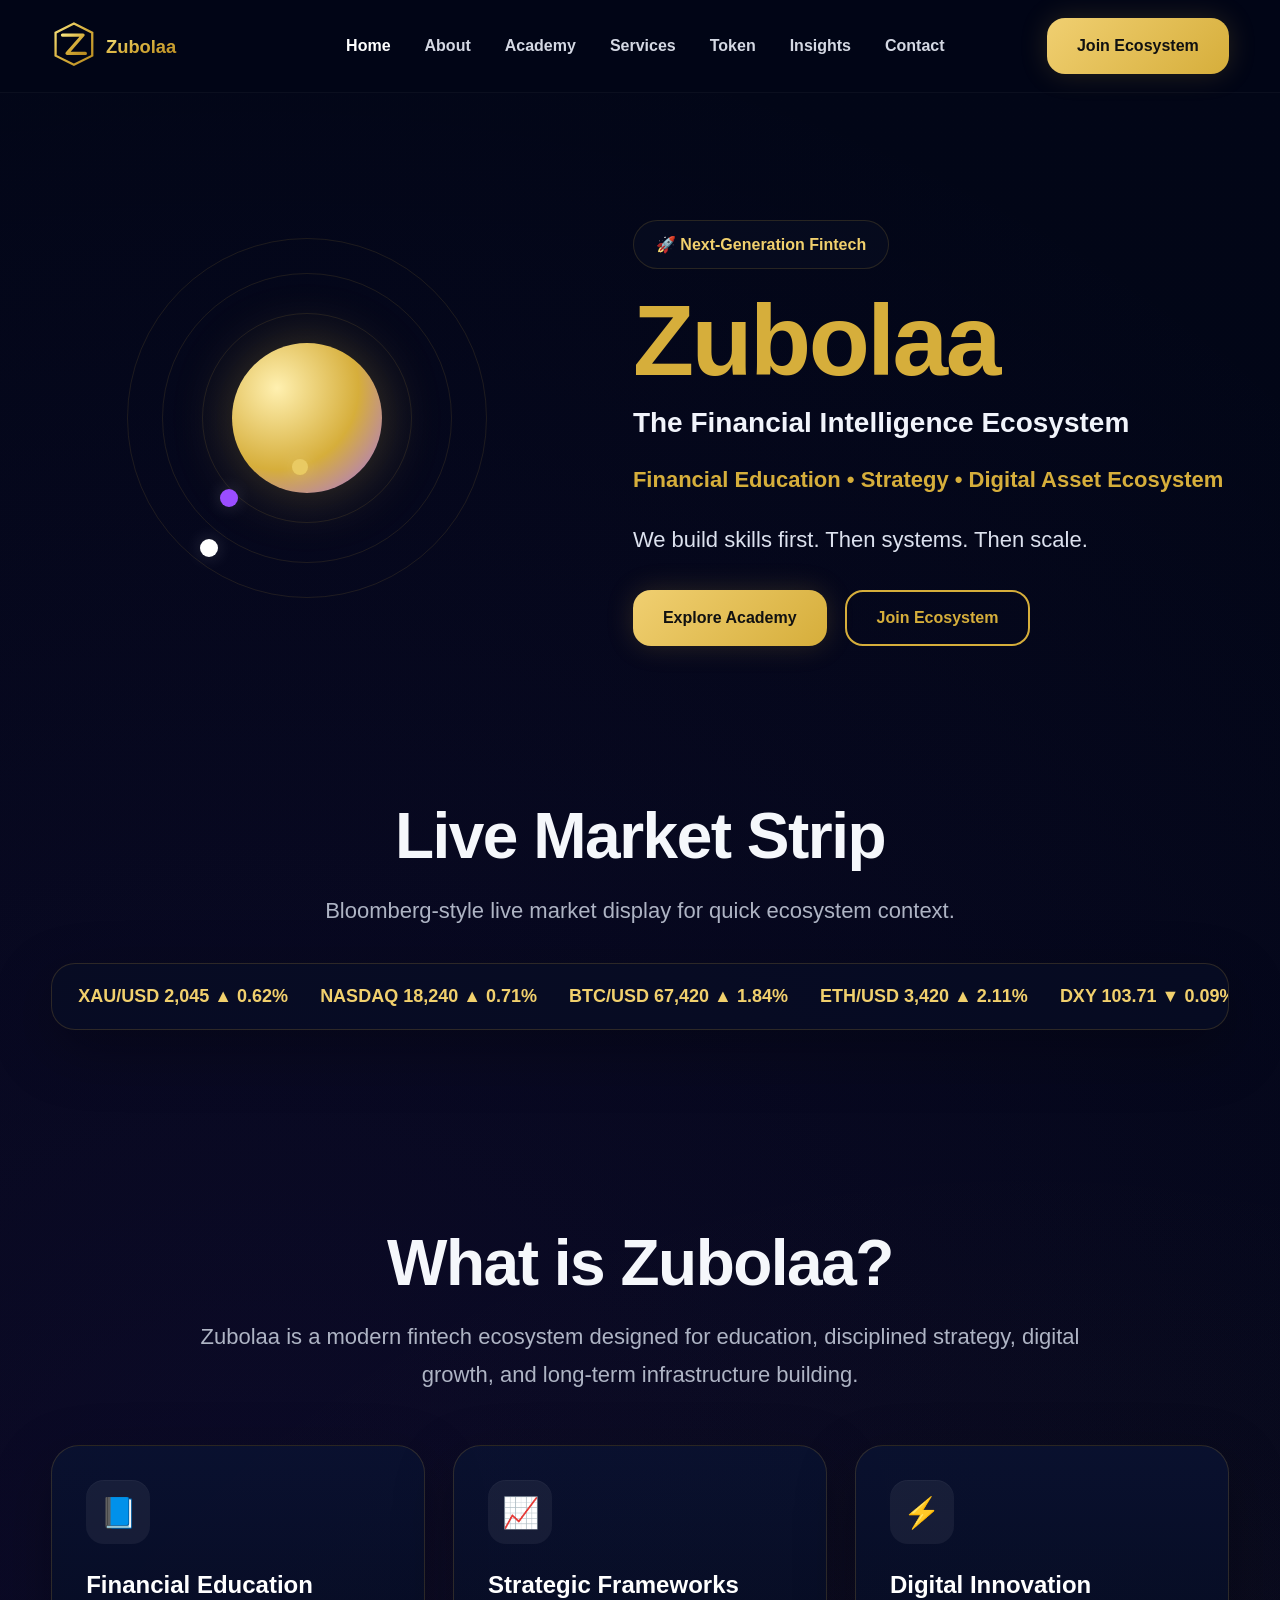
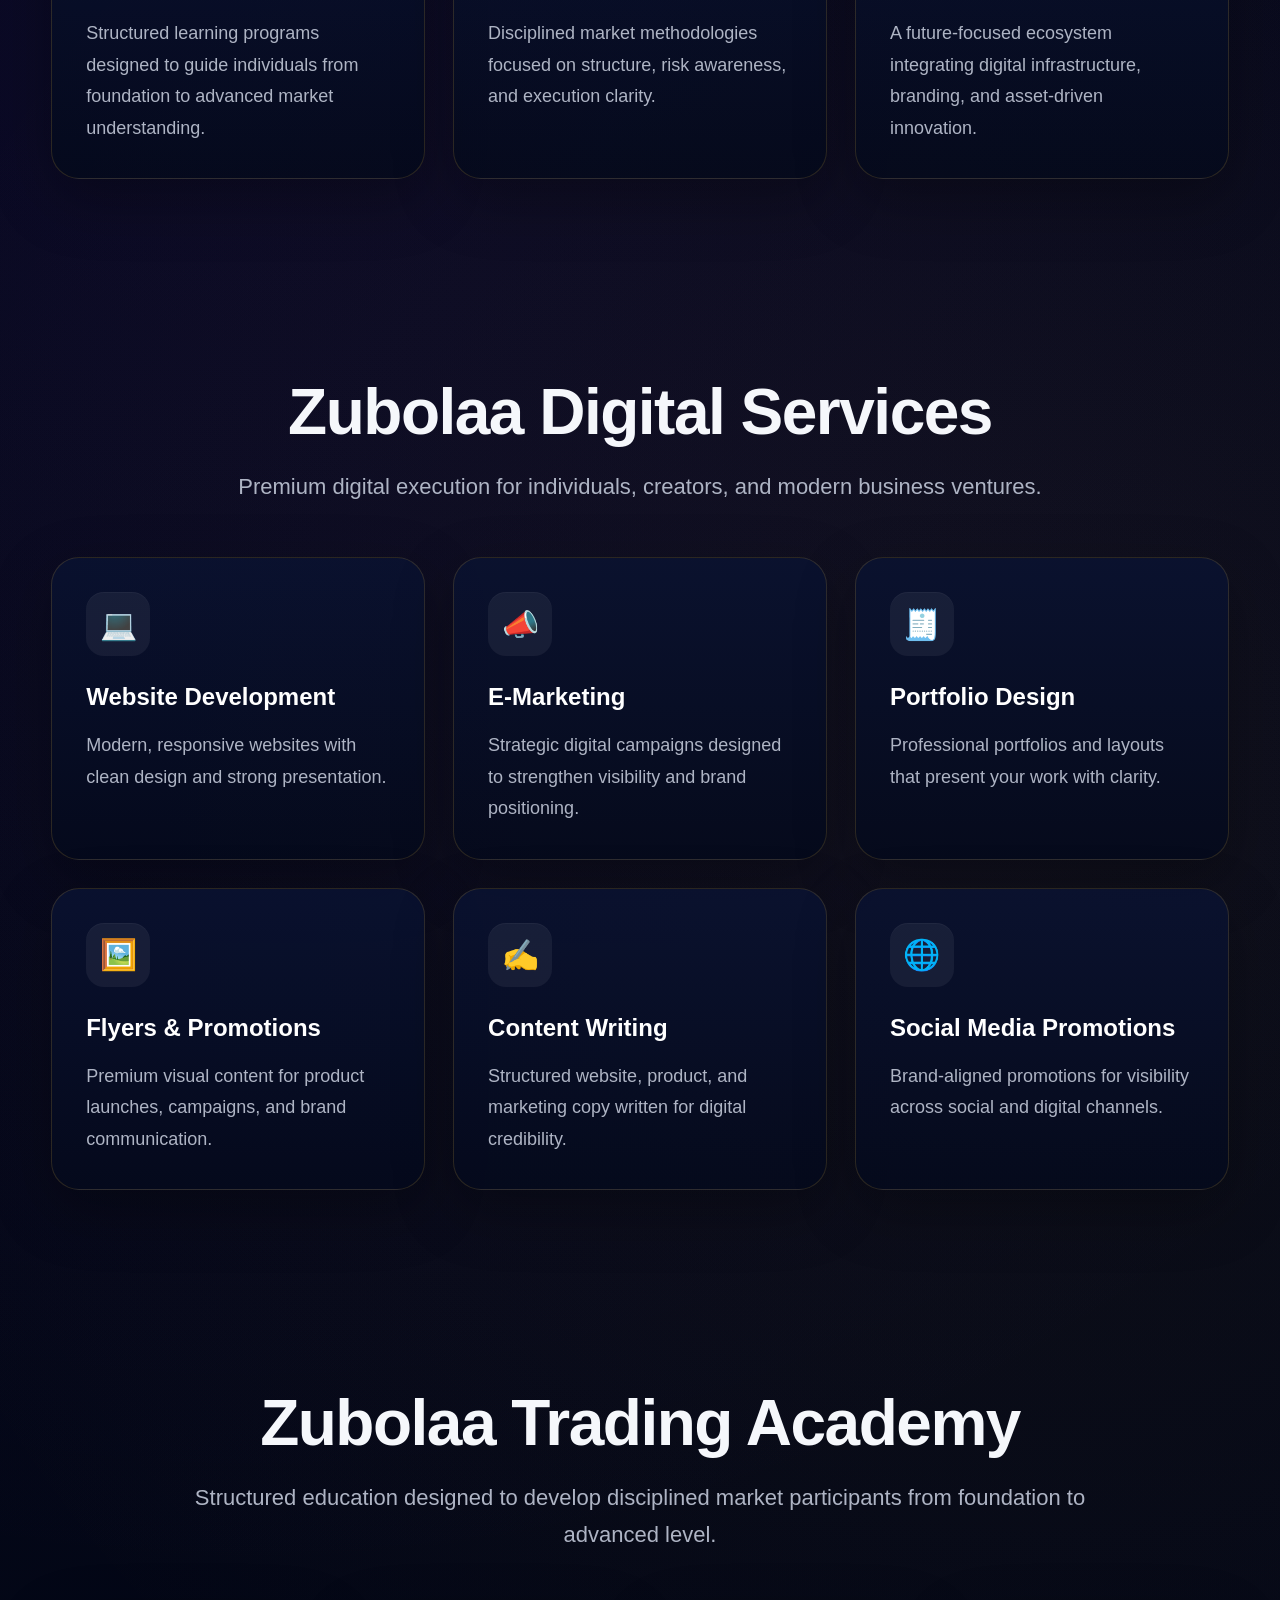
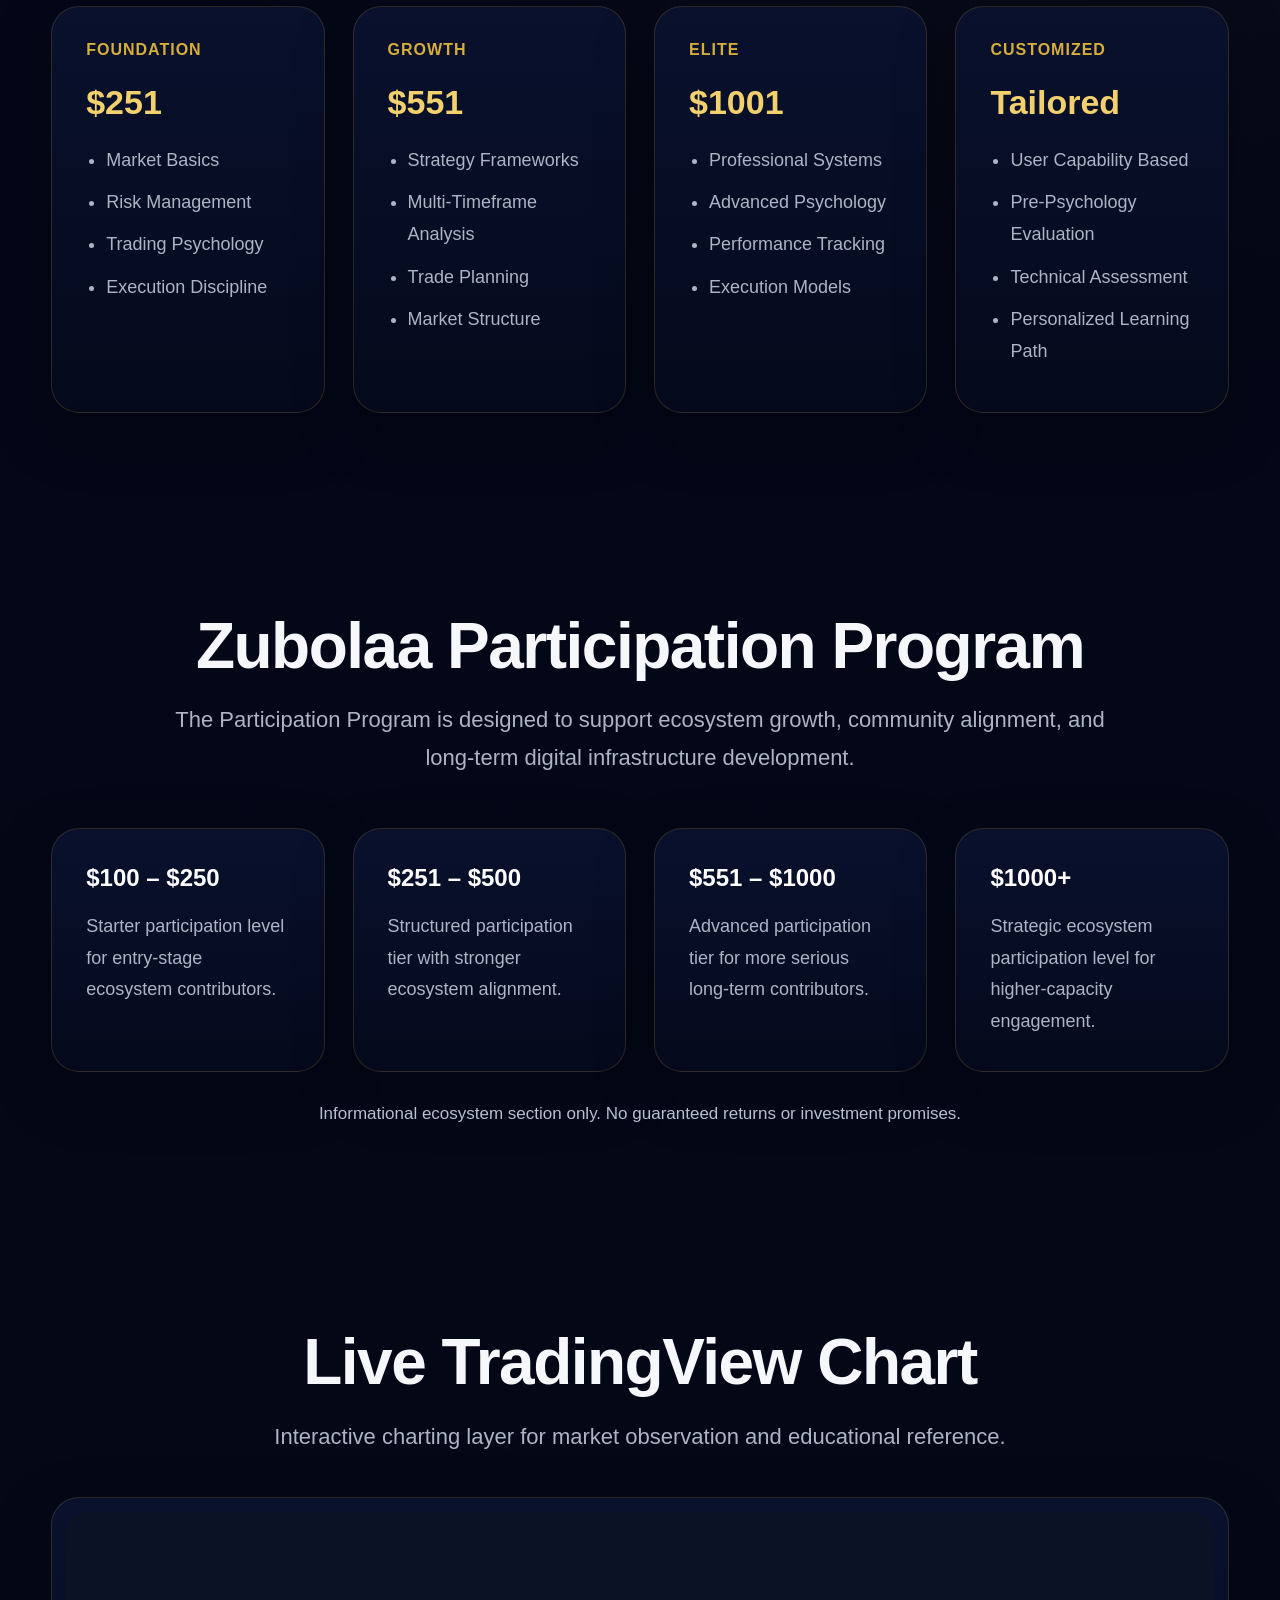
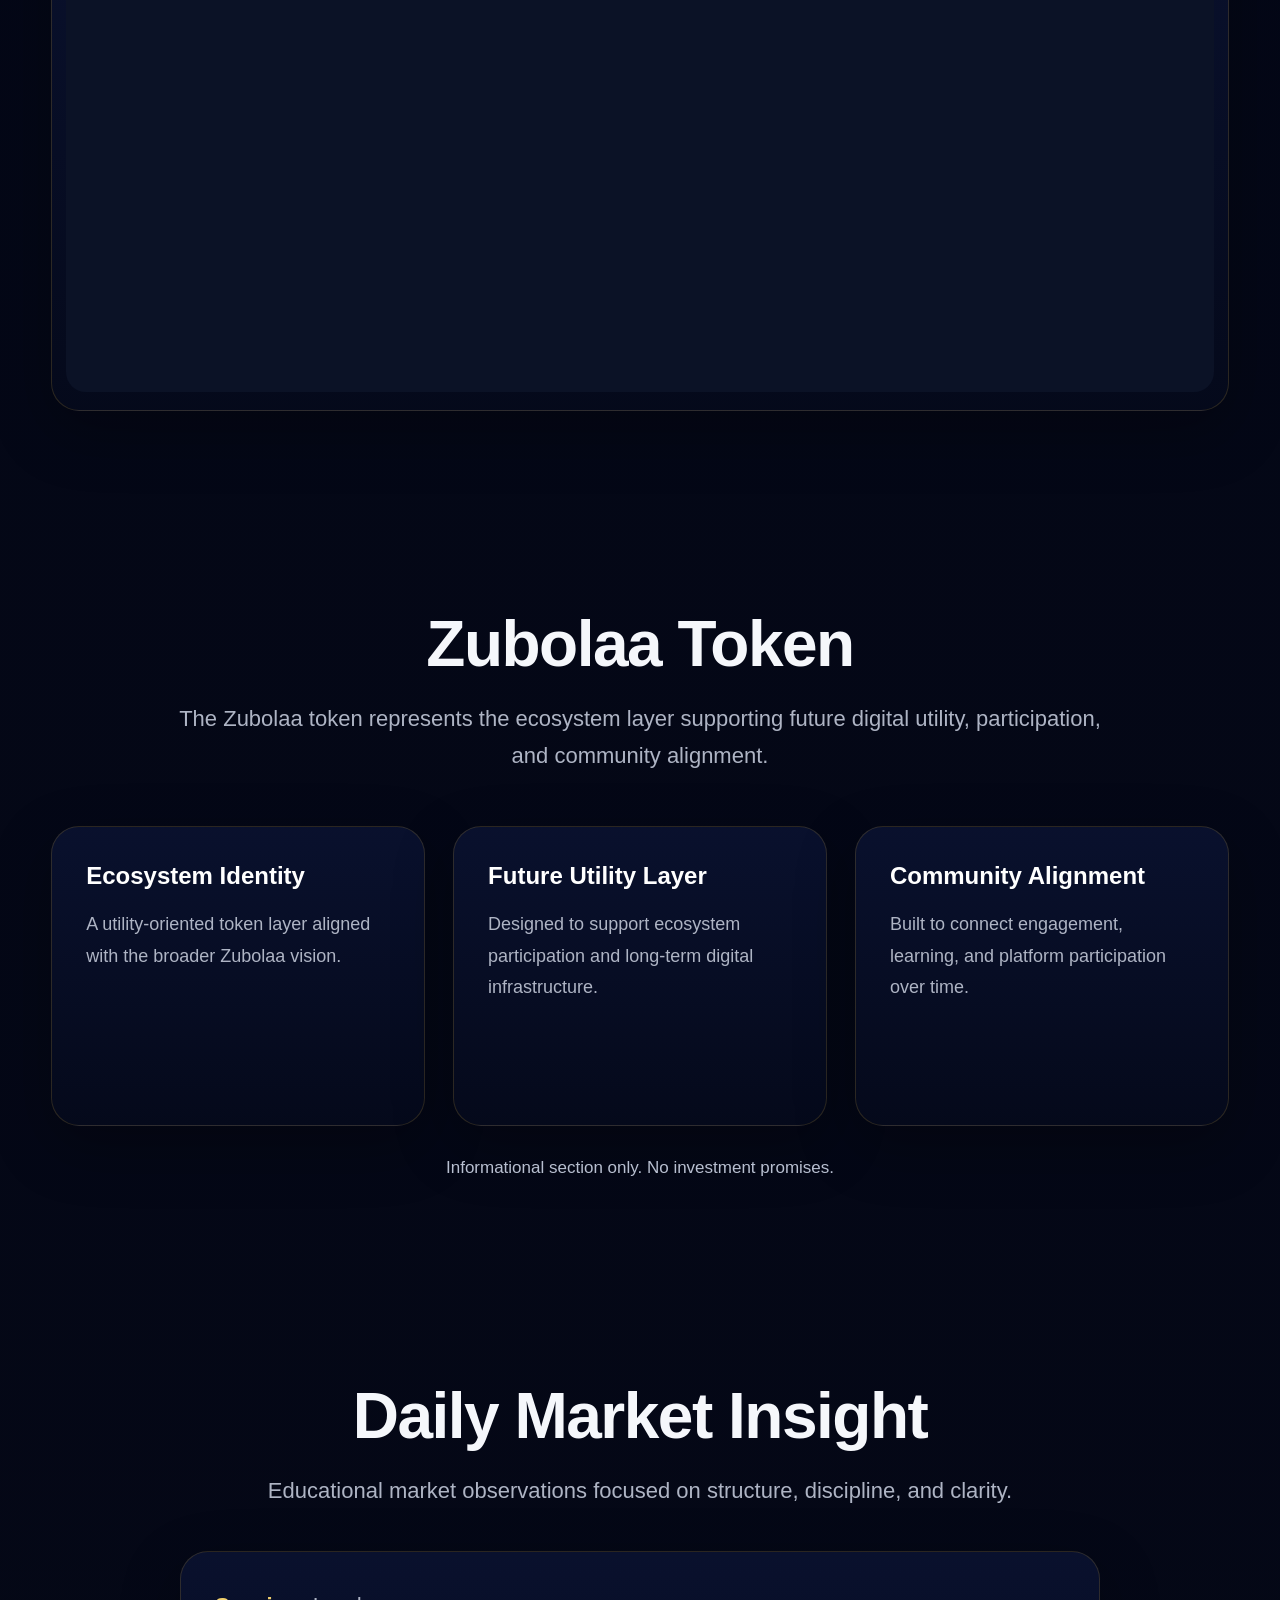
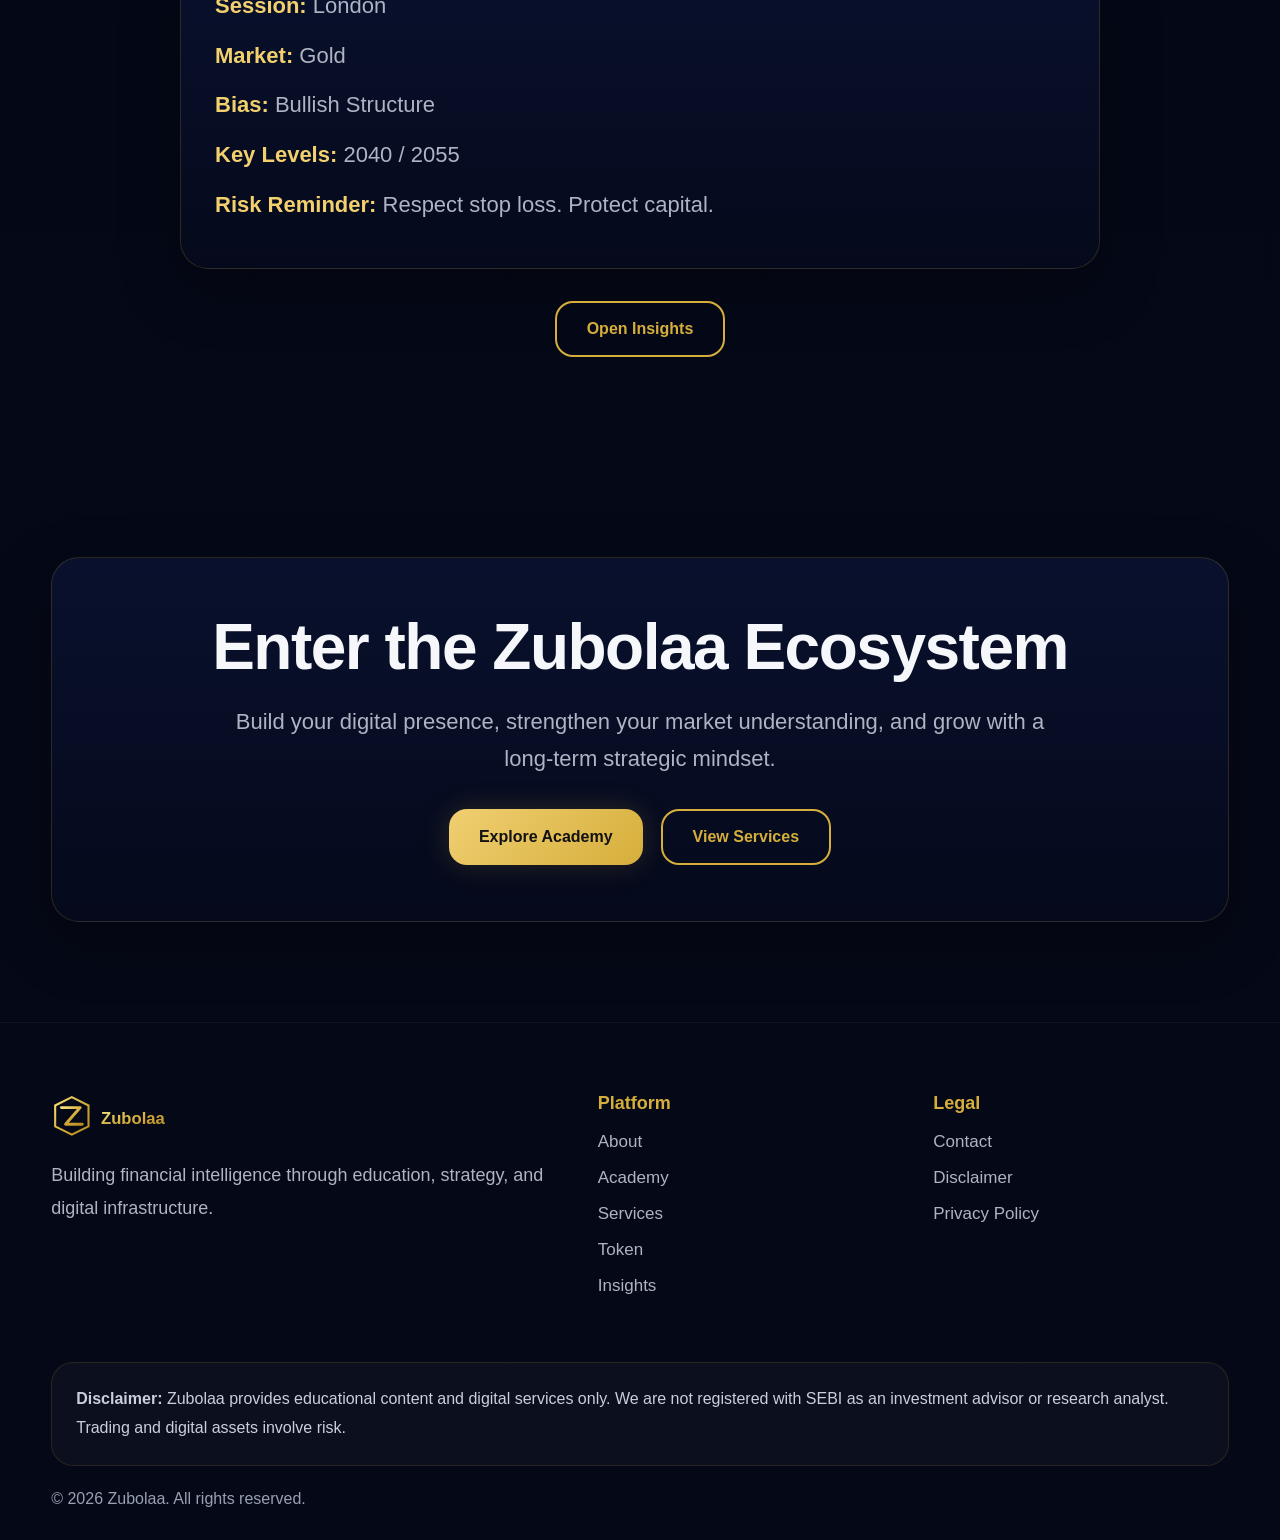
==== commit 79f6e00e: "Update index.html" ====
--- a/index.html
+++ b/index.html
@@ -20,14 +20,33 @@
               <stop offset="100%" stop-color="#b88a1f"/>
             </linearGradient>
           </defs>
-          <polygon points="50,10 90,30 90,80 50,100 10,80 10,30"
-            fill="none" stroke="url(#goldGradHome)" stroke-width="5"/>
-          <path d="M25 35 L70 35 L35 75 L75 75"
-            fill="none" stroke="url(#goldGradHome)" stroke-width="7"
-            stroke-linecap="round" stroke-linejoin="round"/>
-          <text x="120" y="75"
-            font-size="40" font-family="Arial, Helvetica, sans-serif"
-            font-weight="700" fill="url(#goldGradHome)">Zubolaa</text>
+
+          <polygon
+            points="50,10 90,30 90,80 50,100 10,80 10,30"
+            fill="none"
+            stroke="url(#goldGradHome)"
+            stroke-width="5"
+          />
+
+          <path
+            d="M25 35 L70 35 L35 75 L75 75"
+            fill="none"
+            stroke="url(#goldGradHome)"
+            stroke-width="7"
+            stroke-linecap="round"
+            stroke-linejoin="round"
+          />
+
+          <text
+            x="120"
+            y="75"
+            font-size="40"
+            font-family="Arial, Helvetica, sans-serif"
+            font-weight="700"
+            fill="url(#goldGradHome)"
+          >
+            Zubolaa
+          </text>
         </svg>
       </a>
 
@@ -48,6 +67,7 @@
   <!-- HERO -->
   <section class="hero-section">
     <div class="container hero-grid">
+
       <div class="hero-visual">
         <div class="orbit-wrap">
           <div class="main-planet"></div>
@@ -74,6 +94,7 @@
           <a href="participation.html" class="outline-btn">Join Ecosystem</a>
         </div>
       </div>
+
     </div>
   </section>
 
@@ -378,16 +399,36 @@
                 <stop offset="100%" stop-color="#b88a1f"/>
               </linearGradient>
             </defs>
-            <polygon points="50,10 90,30 90,80 50,100 10,80 10,30"
-              fill="none" stroke="url(#goldGradFooter1)" stroke-width="5"/>
-            <path d="M25 35 L70 35 L35 75 L75 75"
-              fill="none" stroke="url(#goldGradFooter1)" stroke-width="7"
-              stroke-linecap="round" stroke-linejoin="round"/>
-            <text x="120" y="75"
-              font-size="40" font-family="Arial, Helvetica, sans-serif"
-              font-weight="700" fill="url(#goldGradFooter1)">Zubolaa</text>
+
+            <polygon
+              points="50,10 90,30 90,80 50,100 10,80 10,30"
+              fill="none"
+              stroke="url(#goldGradFooter1)"
+              stroke-width="5"
+            />
+
+            <path
+              d="M25 35 L70 35 L35 75 L75 75"
+              fill="none"
+              stroke="url(#goldGradFooter1)"
+              stroke-width="7"
+              stroke-linecap="round"
+              stroke-linejoin="round"
+            />
+
+            <text
+              x="120"
+              y="75"
+              font-size="40"
+              font-family="Arial, Helvetica, sans-serif"
+              font-weight="700"
+              fill="url(#goldGradFooter1)"
+            >
+              Zubolaa
+            </text>
           </svg>
         </a>
+
         <p>
           Building financial intelligence through education, strategy,
           and digital infrastructure.
--- a/style.css
+++ b/style.css
@@ -1,15 +1,14 @@
 :root{
   --bg:#050816;
-  --bg-soft:#0b1226;
-  --panel:rgba(12,18,38,0.72);
-  --panel-2:rgba(16,23,48,0.88);
-  --line:rgba(214,174,59,0.20);
+  --bg-soft:#081129;
+  --panel:rgba(8, 14, 38, 0.78);
+  --panel-2:rgba(11, 18, 38, 0.92);
+  --line:rgba(214,174,59,0.18);
   --gold:#d6ae3b;
-  --gold-soft:#f0cf71;
+  --gold-soft:#f1d06d;
   --text:#f5f7fb;
   --muted:#aeb4c4;
-  --purple:#7c3aed;
-  --shadow:0 20px 60px rgba(0,0,0,0.38);
+  --shadow:0 20px 60px rgba(0,0,0,0.28);
 }
 
 *{
@@ -23,85 +22,32 @@
 }
 
 body{
-  font-family: Arial, Helvetica, sans-serif;
+  font-family:Arial, Helvetica, sans-serif;
+  color:var(--text);
   background:
-    radial-gradient(circle at 20% 20%, rgba(124,58,237,0.10), transparent 28%),
-    radial-gradient(circle at 75% 70%, rgba(214,174,59,0.08), transparent 22%),
-    linear-gradient(180deg, #040816 0%, #030712 100%);
-  color:var(--text);
-  line-height:1.6;
+    radial-gradient(circle at 20% 20%, rgba(124,58,237,0.08), transparent 25%),
+    radial-gradient(circle at 80% 30%, rgba(214,174,59,0.06), transparent 22%),
+    linear-gradient(180deg, #020617 0%, #050816 100%);
+  background-color:var(--bg);
   overflow-x:hidden;
-}
-
-body::before{
-  content:"";
-  position:fixed;
-  inset:0;
-  pointer-events:none;
-  background-image:
-    linear-gradient(rgba(214,174,59,0.05) 1px, transparent 1px),
-    linear-gradient(90deg, rgba(214,174,59,0.05) 1px, transparent 1px);
-  background-size:64px 64px;
-  opacity:0.35;
-  z-index:0;
-}
-
-body::after{
-  content:"";
-  position:fixed;
-  inset:0;
-  pointer-events:none;
-  background:
-    radial-gradient(circle at 12% 18%, rgba(255,255,255,0.85) 0 1px, transparent 1.5px),
-    radial-gradient(circle at 78% 22%, rgba(214,174,59,0.9) 0 1px, transparent 1.6px),
-    radial-gradient(circle at 32% 68%, rgba(255,255,255,0.75) 0 1px, transparent 1.5px),
-    radial-gradient(circle at 88% 72%, rgba(124,58,237,0.75) 0 1px, transparent 1.5px),
-    radial-gradient(circle at 52% 38%, rgba(214,174,59,0.85) 0 1px, transparent 1.6px),
-    radial-gradient(circle at 18% 82%, rgba(255,255,255,0.7) 0 1px, transparent 1.5px),
-    radial-gradient(circle at 64% 84%, rgba(255,255,255,0.7) 0 1px, transparent 1.5px),
-    radial-gradient(circle at 92% 10%, rgba(255,255,255,0.6) 0 1px, transparent 1.5px);
-  animation:starFloat 10s linear infinite alternate;
-  opacity:0.65;
-  z-index:0;
 }
 
 a{
   text-decoration:none;
-  color:inherit;
-}
-
-img{
-  display:block;
-  max-width:100%;
-}
-
-h1,h2,h3,h4,h5,h6,
-.main-nav a,
-.nav-cta,
-.btn,
-.brand-text,
-.footer-brand h3,
-.hero-title,
-.hero-kicker,
-.hero-subtitle,
-.hero-quote{
-  font-family: "Segoe UI", Arial, Helvetica, sans-serif;
 }
 
 .container{
-  width:min(1180px, 92%);
+  width:min(1240px, 92%);
   margin:0 auto;
-  position:relative;
-  z-index:1;
 }
 
 .site-header{
   position:sticky;
   top:0;
-  z-index:100;
-  backdrop-filter:blur(14px);
-  background:rgba(5,8,22,0.78);
-  border-bottom:1px solid rgba(214,174,59,0.10);
+  z-index:1000;
+  background:rgba(2,6,23,0.92);
+  backdrop-filter:blur(10px);
+  border-bottom:1px solid rgba(255,255,255,0.04);
 }
 
 .nav-wrap{
@@ -109,1218 +55,663 @@
   display:flex;
   align-items:center;
   justify-content:space-between;
-  gap:24px;
+  gap:20px;
 }
 
 .brand{
   display:flex;
   align-items:center;
-  gap:14px;
+  text-decoration:none;
   min-width:max-content;
-  text-decoration:none;
-}
-
-.brand-mark{
-  background:transparent;
-  border-radius:0;
-  box-shadow:none;
-  padding:0;
-  overflow:visible;
-}
-
-.better-logo{
-  width:68px;
-  height:68px;
-  display:flex;
-  align-items:center;
-  justify-content:center;
-  flex-shrink:0;
-}
-
-.better-logo .zub-logo-svg{
-  width:100%;
-  height:100%;
+}
+
+.zubolaa-logo{
+  height:55px;
+  width:auto;
   display:block;
-  filter:drop-shadow(0 0 12px rgba(214,174,59,0.18));
-  transition:transform .25s ease, filter .25s ease;
-}
-
-.brand:hover .zub-logo-svg{
-  transform:scale(1.04);
-  filter:drop-shadow(0 0 18px rgba(214,174,59,0.30));
-}
-
-.brand-text{
-  display:inline-block;
-  font-size:1.9rem;
-  font-weight:700;
-  color:#f5f7fb;
-  letter-spacing:-0.02em;
-  line-height:1;
-}
-
-.footer-brand h3{
-  font-size:24px;
-  font-weight:800;
-  letter-spacing:-0.02em;
-  background:linear-gradient(90deg,#ffffff 0%, #f0cf71 45%, #b95eff 100%);
-  -webkit-background-clip:text;
-  -webkit-text-fill-color:transparent;
-  background-clip:text;
+}
+
+.footer-svg-logo{
+  height:50px;
 }
 
 .main-nav{
   display:flex;
   align-items:center;
   gap:34px;
+  flex-wrap:wrap;
+  justify-content:center;
 }
 
 .main-nav a{
+  color:#d4d8e3;
+  font-size:16px;
+  font-weight:600;
+  transition:0.25s ease;
+}
+
+.main-nav a:hover,
+.main-nav a.active{
+  color:#fff;
+}
+
+.nav-cta,
+.gold-btn{
+  display:inline-flex;
+  align-items:center;
+  justify-content:center;
+  padding:17px 30px;
+  min-height:56px;
+  border-radius:18px;
+  font-size:16px;
+  font-weight:700;
+  color:#111;
+  background:linear-gradient(135deg, #f0cf71, #d6ae3b);
+  box-shadow:0 0 28px rgba(214,174,59,0.18);
+}
+
+.outline-btn{
+  display:inline-flex;
+  align-items:center;
+  justify-content:center;
+  padding:16px 30px;
+  min-height:56px;
+  border-radius:18px;
+  font-size:16px;
+  font-weight:700;
+  color:var(--gold);
+  border:2px solid var(--gold);
+  background:transparent;
+}
+
+.hero-section{
+  padding:80px 0 70px;
   position:relative;
+}
+
+.hero-grid{
+  display:grid;
+  grid-template-columns:1fr 1.1fr;
+  gap:40px;
+  align-items:center;
+}
+
+.hero-visual{
+  display:flex;
+  justify-content:center;
+  align-items:center;
+  min-height:520px;
+}
+
+.orbit-wrap{
+  position:relative;
+  width:420px;
+  height:420px;
+}
+
+.main-planet{
+  position:absolute;
+  width:150px;
+  height:150px;
+  border-radius:50%;
+  left:120px;
+  top:120px;
+  background:radial-gradient(circle at 30% 30%, #fff0b0, #d6ae3b 55%, #a56df0 100%);
+  box-shadow:0 0 60px rgba(214,174,59,0.3);
+}
+
+.orbit{
+  position:absolute;
+  border:1px solid rgba(214,174,59,0.12);
+  border-radius:50%;
+}
+
+.orbit-1{
+  width:210px;
+  height:210px;
+  left:90px;
+  top:90px;
+}
+
+.orbit-2{
+  width:290px;
+  height:290px;
+  left:50px;
+  top:50px;
+}
+
+.orbit-3{
+  width:360px;
+  height:360px;
+  left:15px;
+  top:15px;
+}
+
+.mini-dot{
+  position:absolute;
+  border-radius:50%;
+  box-shadow:0 0 18px rgba(255,255,255,0.18);
+}
+
+.dot-1{
+  width:18px;
+  height:18px;
+  left:88px;
+  bottom:86px;
+  background:#ffffff;
+}
+
+.dot-2{
+  width:18px;
+  height:18px;
+  left:108px;
+  bottom:136px;
+  background:#9b4dff;
+}
+
+.dot-3{
+  width:16px;
+  height:16px;
+  left:180px;
+  bottom:168px;
+  background:#e9ca63;
+}
+
+.hero-content{
+  padding:20px 0;
+}
+
+.eyebrow{
+  display:inline-flex;
+  align-items:center;
+  gap:8px;
+  padding:14px 22px;
+  border:1px solid rgba(214,174,59,0.16);
+  border-radius:999px;
+  color:var(--gold-soft);
+  background:rgba(10,16,36,0.55);
+  margin-bottom:24px;
+  font-weight:700;
+  font-size:16px;
+}
+
+.hero-title{
+  font-size:100px;
+  line-height:0.95;
+  letter-spacing:-2.5px;
+  color:var(--gold);
+  margin-bottom:18px;
+  font-weight:800;
+}
+
+.hero-subtitle{
+  font-size:28px;
+  line-height:1.2;
+  margin-bottom:22px;
+  color:#f1f4fb;
+}
+
+.hero-highlight{
+  font-size:22px;
+  line-height:1.6;
+  color:var(--gold);
+  margin-bottom:24px;
+  font-weight:700;
+}
+
+.hero-text{
+  font-size:22px;
+  line-height:1.7;
+  color:#dce1ee;
+  max-width:720px;
+}
+
+.button-row{
+  display:flex;
+  gap:18px;
+  flex-wrap:wrap;
+  margin-top:32px;
+}
+
+.center-btns{
+  justify-content:center;
+}
+
+.page-section{
+  padding:100px 0;
+  position:relative;
+}
+
+.first-section{
+  padding-top:70px;
+}
+
+.compact-top{
+  padding-top:40px;
+}
+
+.center-text{
+  text-align:center;
+}
+
+.left-text{
+  text-align:left;
+}
+
+.section-title{
+  font-size:64px;
+  line-height:1.04;
+  margin-bottom:22px;
+  font-weight:800;
+  letter-spacing:-1.5px;
+}
+
+.section-title.xl{
+  font-size:72px;
+}
+
+.section-intro{
+  max-width:940px;
+  margin:0 auto;
+  font-size:22px;
+  line-height:1.7;
   color:var(--muted);
+}
+
+.section-intro.narrow{
+  max-width:820px;
+}
+
+.section-note{
+  margin-top:28px;
+  color:#b8bfd0;
+  font-size:17px;
+  line-height:1.7;
+}
+
+.market-strip{
+  margin-top:34px;
+  display:flex;
+  gap:32px;
+  align-items:center;
+  white-space:nowrap;
+  overflow:hidden;
+  padding:22px 26px;
+  border-radius:24px;
+  border:1px solid var(--line);
+  background:rgba(8, 14, 38, 0.68);
+  box-shadow:var(--shadow);
+}
+
+.market-strip span{
+  color:var(--gold-soft);
   font-size:18px;
   font-weight:700;
-  transition:color 0.25s ease;
-}
-
-.main-nav a::after{
-  content:"";
-  position:absolute;
-  left:0;
-  bottom:-8px;
-  width:0;
-  height:2px;
-  border-radius:999px;
-  background:linear-gradient(90deg, var(--gold), #b95eff);
-  transition:width 0.25s ease;
-}
-
-.main-nav a:hover{
-  color:#fff;
-}
-
-.main-nav a:hover::after{
-  width:100%;
-}
-
-.nav-cta{
-  padding:16px 28px;
-  border-radius:16px;
-  background:linear-gradient(180deg,#e0b544,#cda333);
-  color:#0b0f1b;
-  font-weight:800;
-  font-size:16px;
-  box-shadow:0 0 26px rgba(214,174,59,0.22);
-  transition:transform 0.25s ease, box-shadow 0.25s ease;
-}
-
-.nav-cta:hover{
-  transform:translateY(-2px);
-  box-shadow:0 0 30px rgba(214,174,59,0.30);
-}
-
-.hero{
-  position:relative;
-  min-height:100vh;
-  display:flex;
-  align-items:center;
-  justify-content:center;
-  overflow:hidden;
-  text-align:left;
-  padding-bottom:120px;
-}
-
-.hero-grid{
-  position:absolute;
-  inset:0;
-  z-index:0;
-}
-
-.hero-glow{
-  position:absolute;
-  border-radius:50%;
-  filter:blur(70px);
-  opacity:0.22;
-  z-index:0;
-}
-
-.hero-glow-left{
-  width:420px;
-  height:420px;
-  left:26%;
-  top:20%;
-  background:rgba(214,174,59,0.25);
-}
-
-.hero-glow-right{
-  width:420px;
-  height:420px;
-  right:24%;
-  top:18%;
-  background:rgba(124,58,237,0.20);
-}
-
-.hero-layout{
-  display:grid;
-  grid-template-columns:0.95fr 1.05fr;
-  align-items:center;
-  gap:40px;
-  padding:90px 0 110px;
-  position:relative;
-  z-index:2;
-}
-
-.hero-visual{
-  display:flex;
-  align-items:center;
-  justify-content:center;
-  position:relative;
-}
-
-.hero-content{
-  padding:0;
-  position:relative;
-  z-index:2;
-  max-width:700px;
-  text-align:left;
-}
-
-.hero-badge{
-  display:inline-flex;
-  align-items:center;
-  gap:10px;
-  padding:14px 24px;
-  border-radius:999px;
-  border:1px solid rgba(214,174,59,0.26);
-  background:rgba(24,22,22,0.22);
-  color:var(--gold);
-  font-size:16px;
-  font-weight:700;
-  box-shadow:0 0 22px rgba(214,174,59,0.08);
-  margin-bottom:28px;
-}
-
-.hero-title{
-  font-size:clamp(4.2rem, 10vw, 8.6rem);
-  line-height:0.92;
-  font-weight:900;
-  letter-spacing:-0.05em;
-  margin-bottom:14px;
-  background:linear-gradient(180deg,#f7df94 0%, #d6ae3b 70%, #b57f19 100%);
-  -webkit-background-clip:text;
-  -webkit-text-fill-color:transparent;
-  background-clip:text;
-  text-shadow:0 0 30px rgba(214,174,59,0.18);
-}
-
-.hero-kicker{
-  font-size:24px;
-  font-weight:600;
-  color:#d5dae8;
-  margin-bottom:10px;
-}
-
-.hero-subtitle{
-  font-size:24px;
-  font-weight:800;
-  color:var(--gold);
-  margin-bottom:16px;
-}
-
-.hero-quote{
-  font-size:26px;
-  font-weight:800;
-  color:#eef2ff;
-  margin-bottom:34px;
-  max-width:640px;
-}
-
-.hero-actions{
-  display:flex;
-  align-items:center;
-  justify-content:flex-start;
-  gap:18px;
-  flex-wrap:wrap;
-}
-
-.btn{
-  display:inline-flex;
-  align-items:center;
-  justify-content:center;
-  min-width:280px;
-  min-height:78px;
-  padding:18px 32px;
-  border-radius:14px;
-  font-size:22px;
-  font-weight:800;
-  transition:0.25s ease;
-}
-
-.btn-primary{
-  background:linear-gradient(180deg,#deb54a,#cda337);
-  color:#0b0f1b;
-  box-shadow:0 0 26px rgba(214,174,59,0.26);
-}
-
-.btn-outline{
-  border:2px solid var(--gold);
-  color:var(--gold);
-  background:rgba(10,14,23,0.40);
-}
-
-.btn:hover{
-  transform:translateY(-2px);
-}
-
-.hero-shape{
-  position:absolute;
-  opacity:0.14;
-  border:2px solid rgba(124,58,237,0.55);
-  z-index:1;
-}
-
-.hero-shape-left{
-  width:110px;
-  height:110px;
-  left:10%;
-  bottom:18%;
-  border-radius:50%;
-  box-shadow:0 0 0 22px rgba(214,174,59,0.03);
-}
-
-.hero-shape-right{
-  width:130px;
-  height:130px;
-  right:10%;
-  bottom:18%;
-  transform:rotate(18deg);
-  clip-path:polygon(50% 0%, 100% 100%, 0% 100%);
-}
-
-.cosmic-3d{
-  position:relative;
-  width:460px;
-  height:460px;
-  display:flex;
-  align-items:center;
-  justify-content:center;
-  margin:0 auto;
-}
-
-.cosmic-3d::before{
-  content:"";
-  position:absolute;
-  width:520px;
-  height:520px;
-  border-radius:50%;
-  background:radial-gradient(circle, rgba(214,174,59,0.10) 0%, rgba(214,174,59,0.03) 34%, transparent 68%);
-  filter:blur(10px);
-  z-index:0;
-}
-
-.planet-core{
-  width:118px;
-  height:118px;
-  border-radius:50%;
-  background:radial-gradient(circle at 30% 30%, #f7e2a0 0%, #d6ae3b 52%, #7c3aed 100%);
-  box-shadow:
-    0 0 35px rgba(214,174,59,0.40),
-    0 0 80px rgba(124,58,237,0.22),
-    inset -10px -14px 30px rgba(0,0,0,0.25);
-  animation:pulseCoreFinal 4s ease-in-out infinite;
-  position:relative;
-  z-index:3;
-}
-
-.orbit{
-  position:absolute;
-  border-radius:50%;
-  border:1px solid rgba(214,174,59,0.18);
-  z-index:1;
-  transform-style:flat;
-}
-
-.orbit-one{
-  width:250px;
-  height:250px;
-  transform:rotate(18deg);
-  box-shadow:0 0 24px rgba(214,174,59,0.05);
-}
-
-.orbit-two{
-  width:340px;
-  height:340px;
-  border-color:rgba(124,58,237,0.18);
-  transform:rotate(-16deg);
-}
-
-.orbit-three{
-  width:430px;
-  height:430px;
-  border-color:rgba(255,255,255,0.10);
-  transform:rotate(32deg);
-}
-
-.floating-node{
-  position:absolute;
-  width:16px;
-  height:16px;
-  border-radius:50%;
-  z-index:4;
-}
-
-.node-one{
-  background:#f0cf71;
-  box-shadow:0 0 16px rgba(214,174,59,0.65);
-  animation:orbitAFinal 8s linear infinite;
-}
-
-.node-two{
-  background:#a855f7;
-  box-shadow:0 0 16px rgba(168,85,247,0.55);
-  animation:orbitBFinal 10s linear infinite;
-}
-
-.node-three{
-  background:#ffffff;
-  box-shadow:0 0 14px rgba(255,255,255,0.5);
-  animation:orbitCFinal 6s linear infinite;
-}
-
-.section{
-  padding:100px 0;
-  position:relative;
-  z-index:1;
-}
-
-.section-alt{
-  background:linear-gradient(180deg, rgba(14,18,36,0.18), rgba(14,18,36,0.05));
-}
-
-.section-head{
-  text-align:center;
-  max-width:820px;
-  margin:0 auto 48px;
-}
-
-.section-head h2{
-  font-size:58px;
-  line-height:1.08;
-  font-weight:900;
-  margin-bottom:18px;
-  letter-spacing:-0.04em;
-}
-
-.section-head p{
-  color:var(--muted);
-  font-size:21px;
 }
 
 .card-grid{
   display:grid;
   gap:28px;
-}
-
-.card-grid.two{
-  grid-template-columns:repeat(2,1fr);
-}
-
-.card-grid.three{
-  grid-template-columns:repeat(3,1fr);
-}
-
-.card-grid.four{
-  grid-template-columns:repeat(4,1fr);
+  margin-top:52px;
+}
+
+.three-col{
+  grid-template-columns:repeat(3, minmax(0, 1fr));
+}
+
+.four-col{
+  grid-template-columns:repeat(4, minmax(0, 1fr));
 }
 
 .glass-card{
-  background:linear-gradient(180deg, rgba(18,24,50,0.88), rgba(10,14,27,0.92));
-  border:1px solid rgba(214,174,59,0.22);
-  border-radius:26px;
-  padding:34px 28px;
+  background:linear-gradient(180deg, rgba(10,18,48,0.92), rgba(5,10,28,0.92));
+  border:1px solid var(--line);
+  border-radius:28px;
   box-shadow:var(--shadow);
-  transition:0.28s ease;
-  min-height:280px;
-}
-
-.glass-card:hover{
-  transform:translateY(-8px);
-  box-shadow:
-    0 28px 70px rgba(0,0,0,0.44),
-    0 0 24px rgba(214,174,59,0.12);
-  border-color:rgba(214,174,59,0.45);
-}
-
-.glass-card h3{
-  font-size:22px;
-  margin-bottom:12px;
-  line-height:1.3;
-}
-
-.glass-card p,
-.glass-card li{
+}
+
+.feature-card{
+  padding:34px;
+  text-align:left;
+  min-height:300px;
+}
+
+.compact-card{
+  min-height:auto;
+}
+
+.feature-card h3{
+  margin-bottom:18px;
+  font-size:24px;
+  line-height:1.25;
+  color:#fff;
+}
+
+.feature-card p{
   color:var(--muted);
   font-size:18px;
-}
-
-.glass-card ul{
-  margin-top:10px;
-  padding-left:18px;
-}
-
-.glass-card ul li{
+  line-height:1.75;
+}
+
+.icon-box{
+  width:64px;
+  height:64px;
+  border-radius:18px;
+  display:flex;
+  align-items:center;
+  justify-content:center;
+  font-size:30px;
+  margin-bottom:26px;
+  background:rgba(255,255,255,0.06);
+  box-shadow:inset 0 1px 0 rgba(255,255,255,0.04);
+}
+
+.pricing-grid{
+  align-items:stretch;
+}
+
+.pricing-card{
+  padding:34px;
+  text-align:left;
+}
+
+.pricing-label{
+  display:block;
+  color:var(--gold);
+  font-size:16px;
+  font-weight:800;
+  letter-spacing:1px;
+  margin-bottom:24px;
+}
+
+.pricing-card h3{
+  font-size:34px;
+  margin-bottom:22px;
+  color:var(--gold-soft);
+}
+
+.pricing-card ul{
+  list-style:disc;
+  padding-left:20px;
+}
+
+.pricing-card li{
+  color:var(--muted);
+  font-size:18px;
+  line-height:1.8;
   margin-bottom:10px;
 }
 
-.icon-box{
-  width:58px;
-  height:58px;
-  border-radius:16px;
-  display:flex;
-  align-items:center;
-  justify-content:center;
-  font-size:26px;
+.chart-frame{
+  margin-top:42px;
+  padding:14px;
+  overflow:hidden;
+}
+
+.chart-frame iframe{
+  width:100%;
+  height:480px;
+  border:0;
+  border-radius:20px;
+  background:#0b1226;
+}
+
+.insight-box{
+  max-width:920px;
+  margin:42px auto 0;
+  padding:34px;
+}
+
+.insight-box p{
+  color:var(--muted);
+  font-size:22px;
+  line-height:1.8;
+  margin-bottom:10px;
+}
+
+.insight-box strong{
+  color:var(--gold-soft);
+}
+
+.content-box{
+  margin-top:48px;
+  padding:40px 34px;
+}
+
+.content-box h3{
+  margin-bottom:20px;
+  font-size:22px;
+  color:#fff;
+}
+
+.content-box p{
   margin-bottom:24px;
-  background:linear-gradient(180deg, rgba(214,174,59,0.16), rgba(255,255,255,0.04));
-}
-
-.section-action{
-  margin-top:34px;
-  text-align:center;
-}
-
-.program-card{
-  min-height:420px;
-  position:relative;
-  overflow:hidden;
-}
-
-.program-card::before{
-  content:"";
-  position:absolute;
-  top:0;
-  left:0;
-  right:0;
-  height:3px;
-  background:linear-gradient(90deg, transparent, var(--gold), transparent);
-  opacity:.9;
-}
-
-.program-tag{
-  display:inline-block;
+  color:var(--muted);
+  font-size:18px;
+  line-height:1.9;
+}
+
+.content-box p:last-child{
+  margin-bottom:0;
+}
+
+.closing-box{
+  padding:56px 28px;
+}
+
+.site-footer{
+  padding:70px 0 32px;
+  border-top:1px solid rgba(255,255,255,0.04);
+}
+
+.footer-grid{
+  display:grid;
+  grid-template-columns:1.2fr 0.7fr 0.7fr;
+  gap:40px;
+  padding-bottom:34px;
+}
+
+.footer-brand-link{
+  margin-bottom:16px;
+}
+
+.footer-brand p{
+  color:var(--muted);
+  font-size:18px;
+  line-height:1.8;
+  max-width:540px;
+}
+
+.site-footer h4{
   margin-bottom:18px;
   color:var(--gold);
-  font-size:14px;
-  font-weight:800;
-  letter-spacing:0.08em;
-  text-transform:uppercase;
-}
-
-.program-card h3{
-  font-size:40px;
-  color:var(--gold-soft);
+  font-size:18px;
+}
+
+.site-footer ul{
+  list-style:none;
+}
+
+.site-footer li{
   margin-bottom:16px;
 }
 
-.program-card ul{
-  list-style:none;
-  display:grid;
-  gap:10px;
-  margin-top:10px;
-  padding-left:0;
-}
-
-.program-card li{
-  position:relative;
-  padding-left:18px;
-}
-
-.program-card li::before{
-  content:"•";
-  position:absolute;
-  left:0;
-  color:var(--gold);
-}
-
-.featured{
-  transform:translateY(-8px);
-  border-color:rgba(214,174,59,0.55);
-  box-shadow:
-    0 28px 80px rgba(0,0,0,0.45),
-    0 0 32px rgba(214,174,59,0.14);
-}
-
-.token-note{
-  margin-top:26px;
-  text-align:center;
+.site-footer a{
   color:var(--muted);
-  font-size:18px;
-}
-
-.insight-card{
-  max-width:760px;
-  margin:0 auto;
-  min-height:auto;
-}
-
-.insight-card p{
-  margin-bottom:10px;
-}
-
-.insight-card strong{
-  color:var(--gold-soft);
-}
-
-.final-cta .cta-box{
-  padding:48px 34px;
-  border-radius:28px;
-  border:1px solid rgba(214,174,59,0.24);
-  background:linear-gradient(180deg, rgba(17,22,44,0.90), rgba(9,13,25,0.95));
-  text-align:center;
-  box-shadow:var(--shadow);
-}
-
-.cta-box h2{
-  font-size:54px;
-  margin-bottom:16px;
-}
-
-.cta-box p{
-  max-width:820px;
-  margin:0 auto 30px;
-  color:var(--muted);
-  font-size:21px;
-}
-
-.ticker-section{
-  padding-top:40px;
-}
-
-.market-widget-shell{
+  font-size:17px;
+}
+
+.site-footer a:hover{
+  color:#fff;
+}
+
+.footer-disclaimer{
+  margin-top:16px;
+  padding:22px 24px;
   border-radius:22px;
-  overflow:hidden;
-  background:rgba(10,16,34,0.72);
-  border:1px solid rgba(214,174,59,0.18);
-  box-shadow:0 0 0 1px rgba(255,255,255,0.02), 0 18px 50px rgba(0,0,0,0.22);
-}
-
-.market-widget-shell .tradingview-widget-container{
-  min-height:72px;
-}
-
-.chart-card{
-  border:1px solid rgba(214,174,59,0.22);
-  border-radius:24px;
-  overflow:hidden;
-  background:linear-gradient(180deg, rgba(12,18,38,0.92), rgba(8,12,24,0.96));
-  box-shadow:var(--shadow);
-  min-height:560px;
-}
-
-.site-footer{
-  padding:70px 0 34px;
-  background:linear-gradient(180deg, rgba(4,8,22,0.95), rgba(3,6,18,1));
-  border-top:1px solid rgba(214,174,59,0.08);
-  position:relative;
-  z-index:1;
-}
-
-.footer-top{
-  display:grid;
-  grid-template-columns:1.2fr 1fr;
-  gap:80px;
-  padding-bottom:42px;
-  border-bottom:1px solid rgba(214,174,59,0.10);
-}
-
-.footer-brand-row{
-  display:flex;
-  align-items:center;
-  gap:14px;
-  margin-bottom:18px;
-}
-
-.footer-brand p{
-  max-width:520px;
-  color:var(--muted);
-  font-size:20px;
-}
-
-.footer-links{
-  display:grid;
-  grid-template-columns:repeat(2,1fr);
-  gap:50px;
-}
-
-.footer-links h4{
-  color:var(--gold);
+  background:rgba(255,255,255,0.03);
+  border:1px solid rgba(214,174,59,0.14);
+  color:#c9cfdd;
   font-size:16px;
-  margin-bottom:18px;
-}
-
-.footer-links a{
-  display:block;
-  color:var(--muted);
-  font-size:18px;
-  margin-bottom:14px;
-}
-
-.footer-links a:hover{
-  color:#fff;
-}
-
-.footer-disclaimer{
-  margin:36px 0 22px;
-  padding:24px 22px;
-  border-radius:18px;
-  background:linear-gradient(90deg, rgba(32,26,16,0.55), rgba(25,20,42,0.45));
-  border:1px solid rgba(214,174,59,0.18);
-  color:#e7ebf6;
-  font-size:18px;
-}
-
-.footer-bottom{
-  color:#7f8799;
-  font-size:18px;
-}
-
-.zub-chat-widget{
-  position:fixed;
-  right:24px;
-  bottom:24px;
-  z-index:9999;
-}
-
-.zub-chat-launcher{
-  width:74px;
-  height:74px;
-  border:none;
-  outline:none;
-  border-radius:50%;
-  display:flex;
-  align-items:center;
-  justify-content:center;
-  cursor:pointer;
-  background:
-    radial-gradient(circle at 30% 30%, rgba(255,255,255,0.10), transparent 35%),
-    linear-gradient(180deg, rgba(18,24,50,0.96), rgba(8,12,24,0.98));
-  border:1px solid rgba(214,174,59,0.30);
-  box-shadow:
-    0 16px 40px rgba(0,0,0,0.42),
-    0 0 24px rgba(214,174,59,0.14);
-  transition:transform .25s ease, box-shadow .25s ease, border-color .25s ease;
-}
-
-.zub-chat-launcher:hover{
-  transform:translateY(-3px) scale(1.04);
-  border-color:rgba(214,174,59,0.52);
-  box-shadow:
-    0 18px 44px rgba(0,0,0,0.46),
-    0 0 30px rgba(214,174,59,0.22);
-}
-
-.zub-bot-svg{
-  display:block;
-  object-fit:contain;
-  filter:drop-shadow(0 0 10px rgba(214,174,59,0.16));
-}
-
-.launcher-bot{
-  width:46px;
-  height:46px;
-}
-
-.header-bot{
-  width:28px;
-  height:28px;
-}
-
-.zub-chat-box{
-  position:absolute;
-  right:0;
-  bottom:92px;
-  width:350px;
-  max-width:calc(100vw - 24px);
-  border-radius:24px;
-  overflow:hidden;
-  background:linear-gradient(180deg, rgba(14,20,43,0.98), rgba(7,11,24,0.98));
-  border:1px solid rgba(214,174,59,0.24);
-  box-shadow:
-    0 24px 70px rgba(0,0,0,0.50),
-    0 0 34px rgba(214,174,59,0.08);
-  opacity:0;
-  visibility:hidden;
-  transform:translateY(16px) scale(0.96);
-  transform-origin:bottom right;
-  transition:opacity .28s ease, visibility .28s ease, transform .28s ease;
-}
-
-.zub-chat-box.active{
-  opacity:1;
-  visibility:visible;
-  transform:translateY(0) scale(1);
-}
-
-.zub-chat-header{
-  display:flex;
-  align-items:center;
-  justify-content:space-between;
-  gap:14px;
-  padding:16px 18px;
-  background:linear-gradient(180deg, rgba(22,30,58,0.95), rgba(12,18,38,0.92));
-  border-bottom:1px solid rgba(214,174,59,0.14);
-}
-
-.zub-chat-header-left{
-  display:flex;
-  align-items:center;
-  gap:12px;
-}
-
-.zub-chat-bot-icon{
-  width:46px;
-  height:46px;
-  border-radius:50%;
-  display:flex;
-  align-items:center;
-  justify-content:center;
-  background:
-    radial-gradient(circle at 30% 30%, rgba(255,255,255,0.10), transparent 36%),
-    linear-gradient(180deg, rgba(214,174,59,0.16), rgba(124,58,237,0.14));
-  border:1px solid rgba(214,174,59,0.24);
-  box-shadow:0 0 18px rgba(214,174,59,0.10);
-  flex-shrink:0;
-  overflow:hidden;
-}
-
-.zub-chat-header h4{
-  margin:0;
+  line-height:1.8;
+}
+
+.copyright{
+  margin-top:24px;
+  color:#98a0b3;
   font-size:16px;
-  font-weight:800;
-  color:var(--gold-soft);
-  line-height:1.2;
-}
-
-.zub-chat-header p{
-  margin:4px 0 0;
-  font-size:12px;
-  color:var(--muted);
-  line-height:1.3;
-}
-
-.zub-chat-close{
-  width:34px;
-  height:34px;
-  border:none;
-  outline:none;
-  border-radius:50%;
-  background:rgba(255,255,255,0.04);
-  color:#ffffff;
-  font-size:22px;
-  line-height:1;
-  cursor:pointer;
-  transition:background .22s ease, color .22s ease, transform .22s ease;
-  flex-shrink:0;
-}
-
-.zub-chat-close:hover{
-  background:rgba(214,174,59,0.12);
-  color:var(--gold-soft);
-  transform:scale(1.05);
-}
-
-.zub-chat-body{
-  padding:18px;
-}
-
-.zub-chat-message{
-  border-radius:18px;
-  padding:15px 16px;
-  font-size:14px;
-  line-height:1.7;
-}
-
-.zub-chat-message.bot{
-  background:linear-gradient(180deg, rgba(255,255,255,0.03), rgba(255,255,255,0.02));
-  border:1px solid rgba(214,174,59,0.10);
-  color:#edf1fb;
-  border-top-left-radius:8px;
-  margin-bottom:16px;
-}
-
-.zub-chat-message strong{
-  color:var(--gold-soft);
-}
-
-.zub-chat-actions{
-  display:grid;
-  grid-template-columns:1fr;
-  gap:10px;
-}
-
-.zub-chat-action-btn{
-  display:flex;
-  align-items:center;
-  justify-content:flex-start;
-  gap:10px;
-  padding:13px 14px;
-  border-radius:14px;
-  background:rgba(255,255,255,0.03);
-  border:1px solid rgba(214,174,59,0.18);
-  color:#f5f7fb;
-  font-size:14px;
-  font-weight:700;
-  transition:
-    transform .22s ease,
-    background .22s ease,
-    border-color .22s ease,
-    color .22s ease,
-    box-shadow .22s ease;
-}
-
-.zub-chat-action-btn:hover{
-  transform:translateY(-2px);
-  background:linear-gradient(180deg, rgba(214,174,59,0.16), rgba(214,174,59,0.08));
-  border-color:rgba(214,174,59,0.42);
-  color:#ffffff;
-  box-shadow:0 12px 26px rgba(0,0,0,0.24);
-}
-
-@keyframes orbitAFinal{
-  from{ transform:rotate(0deg) translateX(125px) rotate(0deg); }
-  to{ transform:rotate(360deg) translateX(125px) rotate(-360deg); }
-}
-
-@keyframes orbitBFinal{
-  from{ transform:rotate(120deg) translateX(170px) rotate(-120deg); }
-  to{ transform:rotate(480deg) translateX(170px) rotate(-480deg); }
-}
-
-@keyframes orbitCFinal{
-  from{ transform:rotate(240deg) translateX(215px) rotate(-240deg); }
-  to{ transform:rotate(600deg) translateX(215px) rotate(-600deg); }
-}
-
-@keyframes pulseCoreFinal{
-  0%,100%{ transform:scale(1); }
-  50%{ transform:scale(1.06); }
-}
-
-@keyframes starFloat{
-  from{ transform:translateY(0px); }
-  to{ transform:translateY(-12px); }
-}
-
-@media (max-width:1100px){
-  .main-nav{
-    gap:22px;
-  }
-
-  .main-nav a{
-    font-size:16px;
-  }
-
-  .card-grid.three{
-    grid-template-columns:repeat(2,1fr);
-  }
-
-  .card-grid.four{
-    grid-template-columns:repeat(2,1fr);
-  }
-
-  .footer-top{
+}
+
+@media (max-width: 1100px){
+  .hero-grid{
     grid-template-columns:1fr;
-    gap:40px;
-  }
-
-  .hero-layout{
+  }
+
+  .hero-visual{
+    min-height:420px;
+  }
+
+  .three-col{
     grid-template-columns:1fr;
-    text-align:center;
-    gap:28px;
-    padding:70px 0 90px;
-  }
-
-  .hero-content{
-    max-width:900px;
-    margin:0 auto;
-    text-align:center;
-  }
-
-  .hero-actions{
-    justify-content:center;
-  }
-
-  .hero-shape-left,
-  .hero-shape-right{
-    display:none;
-  }
-}
-
-@media (max-width:768px){
-  .better-logo{
-    width:58px;
-    height:58px;
-  }
-
-  .brand-text{
-    display:none;
-  }
-
+  }
+
+  .four-col{
+    grid-template-columns:repeat(2, minmax(0, 1fr));
+  }
+
+  .footer-grid{
+    grid-template-columns:1fr;
+  }
+}
+
+@media (max-width: 768px){
   .nav-wrap{
     flex-direction:column;
-    padding:14px 0;
+    align-items:flex-start;
+    padding:16px 0;
   }
 
   .main-nav{
-    flex-wrap:wrap;
-    justify-content:center;
-    gap:14px 18px;
-  }
-
-  .main-nav a{
+    justify-content:flex-start;
+    gap:16px 20px;
+  }
+
+  .nav-cta{
+    width:100%;
+  }
+
+  .zubolaa-logo{
+    height:45px;
+  }
+
+  .hero-title{
+    font-size:62px;
+  }
+
+  .hero-subtitle{
+    font-size:24px;
+  }
+
+  .hero-highlight,
+  .hero-text,
+  .section-intro,
+  .insight-box p{
+    font-size:17px;
+    line-height:1.75;
+  }
+
+  .section-title,
+  .section-title.xl{
+    font-size:42px;
+  }
+
+  .feature-card{
+    min-height:auto;
+    padding:26px;
+  }
+
+  .feature-card h3{
+    font-size:21px;
+  }
+
+  .feature-card p,
+  .content-box p,
+  .footer-brand p,
+  .pricing-card li{
     font-size:16px;
   }
 
-  .nav-cta{
-    padding:14px 22px;
+  .market-strip{
+    gap:18px;
+    padding:18px;
+  }
+
+  .market-strip span{
     font-size:15px;
   }
 
-  .zub-chat-widget{
-    right:16px;
-    bottom:16px;
-  }
-
-  .zub-chat-launcher{
-    width:64px;
-    height:64px;
-  }
-
-  .launcher-bot{
-    width:40px;
-    height:40px;
-  }
-
-  .header-bot{
-    width:24px;
-    height:24px;
-  }
-
-  .zub-chat-box{
-    width:300px;
-    bottom:80px;
-    border-radius:20px;
-  }
-
-  .zub-chat-header{
-    padding:14px;
-  }
-
-  .zub-chat-body{
-    padding:14px;
-  }
-
-  .zub-chat-action-btn{
-    font-size:13px;
-    padding:12px 12px;
-    border-radius:12px;
-  }
-
-  .zub-chat-header h4{
-    font-size:15px;
-  }
-
-  .zub-chat-header p{
-    font-size:11px;
-  }
-}
-
-@media (max-width:760px){
-  .hero{
-    min-height:auto;
-    text-align:center;
-    padding-bottom:90px;
-  }
-
-  .hero-layout{
-    padding:54px 0 70px;
-    gap:18px;
-  }
-
-  .hero-content{
-    text-align:center;
-  }
-
-  .hero-actions{
-    justify-content:center;
-  }
-
-  .hero-title{
-    font-size:64px;
-  }
-
-  .hero-kicker,
-  .hero-subtitle{
-    font-size:20px;
-  }
-
-  .hero-quote{
-    font-size:20px;
-    margin-bottom:28px;
-  }
-
-  .btn{
-    min-width:100%;
-    font-size:20px;
-    min-height:68px;
-  }
-
-  .card-grid.three,
-  .card-grid.four{
+  .chart-frame iframe{
+    height:340px;
+  }
+
+  .four-col{
     grid-template-columns:1fr;
   }
 
-  .section-head h2,
-  .cta-box h2{
-    font-size:40px;
-  }
-
-  .section-head p,
-  .cta-box p,
-  .footer-brand p,
-  .footer-disclaimer,
-  .footer-bottom,
-  .glass-card p,
-  .glass-card li{
-    font-size:17px;
-  }
-
-  .footer-links{
-    grid-template-columns:1fr 1fr;
-    gap:28px;
-  }
-
-  .insight-card{
-    padding:24px 20px;
-  }
-
-  .cosmic-3d{
+  .button-row{
+    flex-direction:column;
+  }
+
+  .gold-btn,
+  .outline-btn{
+    width:100%;
+  }
+
+  .orbit-wrap{
     width:300px;
     height:300px;
   }
 
-  .cosmic-3d::before{
-    width:340px;
-    height:340px;
-  }
-
-  .planet-core{
-    width:82px;
-    height:82px;
-  }
-
-  .orbit-one{ width:160px; height:160px; }
-  .orbit-two{ width:220px; height:220px; }
-  .orbit-three{ width:280px; height:280px; }
-
-  .node-one{
-    animation:orbitAFinalMobile 8s linear infinite;
-  }
-
-  .node-two{
-    animation:orbitBFinalMobile 10s linear infinite;
-  }
-
-  .node-three{
-    animation:orbitCFinalMobile 6s linear infinite;
-  }
-}
-
-@media (max-width:420px){
-  .zub-chat-box{
-    width:min(92vw, 300px);
-    right:0;
-  }
-}
-
-@keyframes orbitAFinalMobile{
-  from{ transform:rotate(0deg) translateX(80px) rotate(0deg); }
-  to{ transform:rotate(360deg) translateX(80px) rotate(-360deg); }
-}
-
-@keyframes orbitBFinalMobile{
-  from{ transform:rotate(120deg) translateX(110px) rotate(-120deg); }
-  to{ transform:rotate(480deg) translateX(110px) rotate(-480deg); }
-}
-
-@keyframes orbitCFinalMobile{
-  from{ transform:rotate(240deg) translateX(140px) rotate(-240deg); }
-  to{ transform:rotate(600deg) translateX(140px) rotate(-600deg); }
-}
-.brand {
-  gap: 10px;
-}
-
-.better-logo {
-  width: 62px;
-  height: 62px;
-}
-
-.brand-text {
-  font-size: 1.75rem;
-}
-
-.hero-content {
-  max-width: 640px;
-}
-
-.hero-quote {
-  max-width: 560px;
-}
-
-#chart {
-  padding-top: 90px;
-}
-
-@media (max-width: 768px) {
-  .better-logo {
-    width: 54px;
-    height: 54px;
-  }
-
-  .hero-content {
-    max-width: 100%;
-  }
-
-  .hero-quote {
-    max-width: 100%;
-  }
-}
-.section-intro{
-  max-width: 900px;
-  margin: 0 auto;
-}
-.card p{
-  font-size: 18px;
-  line-height: 1.75;
-}
-section h2{
-  font-size: 72px;
-  line-height: 1.05;
-  margin-bottom: 22px;
-}
-@media (max-width: 768px){
-  section h2{
-    font-size: 42px;
-  }
-
-  .about-closing-box h2{
-    font-size: 36px;
-  }
-
-  .card p,
-  .section-intro,
-  .about-closing-box p{
-    font-size: 17px;
-  }
-}
+  .main-planet{
+    width:110px;
+    height:110px;
+    left:95px;
+    top:95px;
+  }
+
+  .orbit-1{
+    width:160px;
+    height:160px;
+    left:70px;
+    top:70px;
+  }
+
+  .orbit-2{
+    width:220px;
+    height:220px;
+    left:40px;
+    top:40px;
+  }
+
+  .orbit-3{
+    width:280px;
+    height:280px;
+    left:10px;
+    top:10px;
+  }
+
+  .dot-1{
+    left:62px;
+    bottom:62px;
+  }
+
+  .dot-2{
+    left:78px;
+    bottom:105px;
+  }
+
+  .dot-3{
+    left:138px;
+    bottom:130px;
+  }
+}
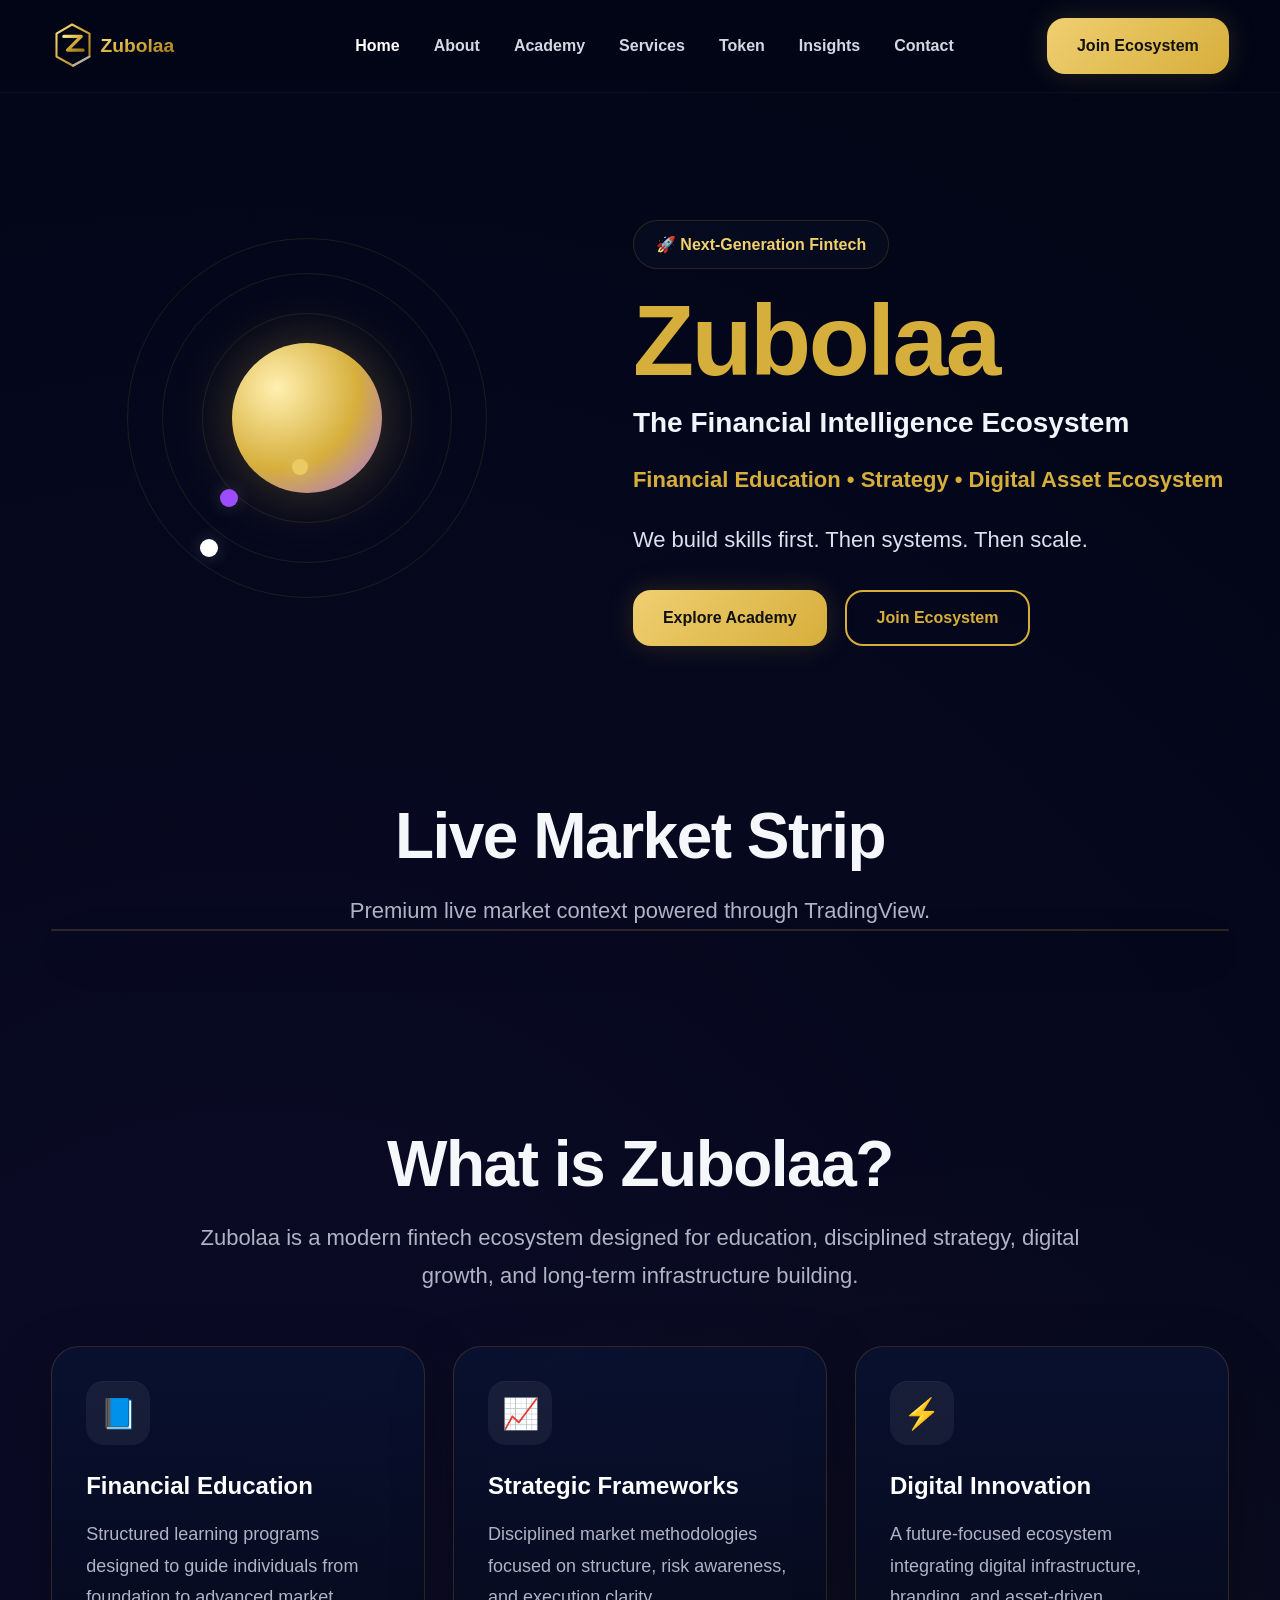
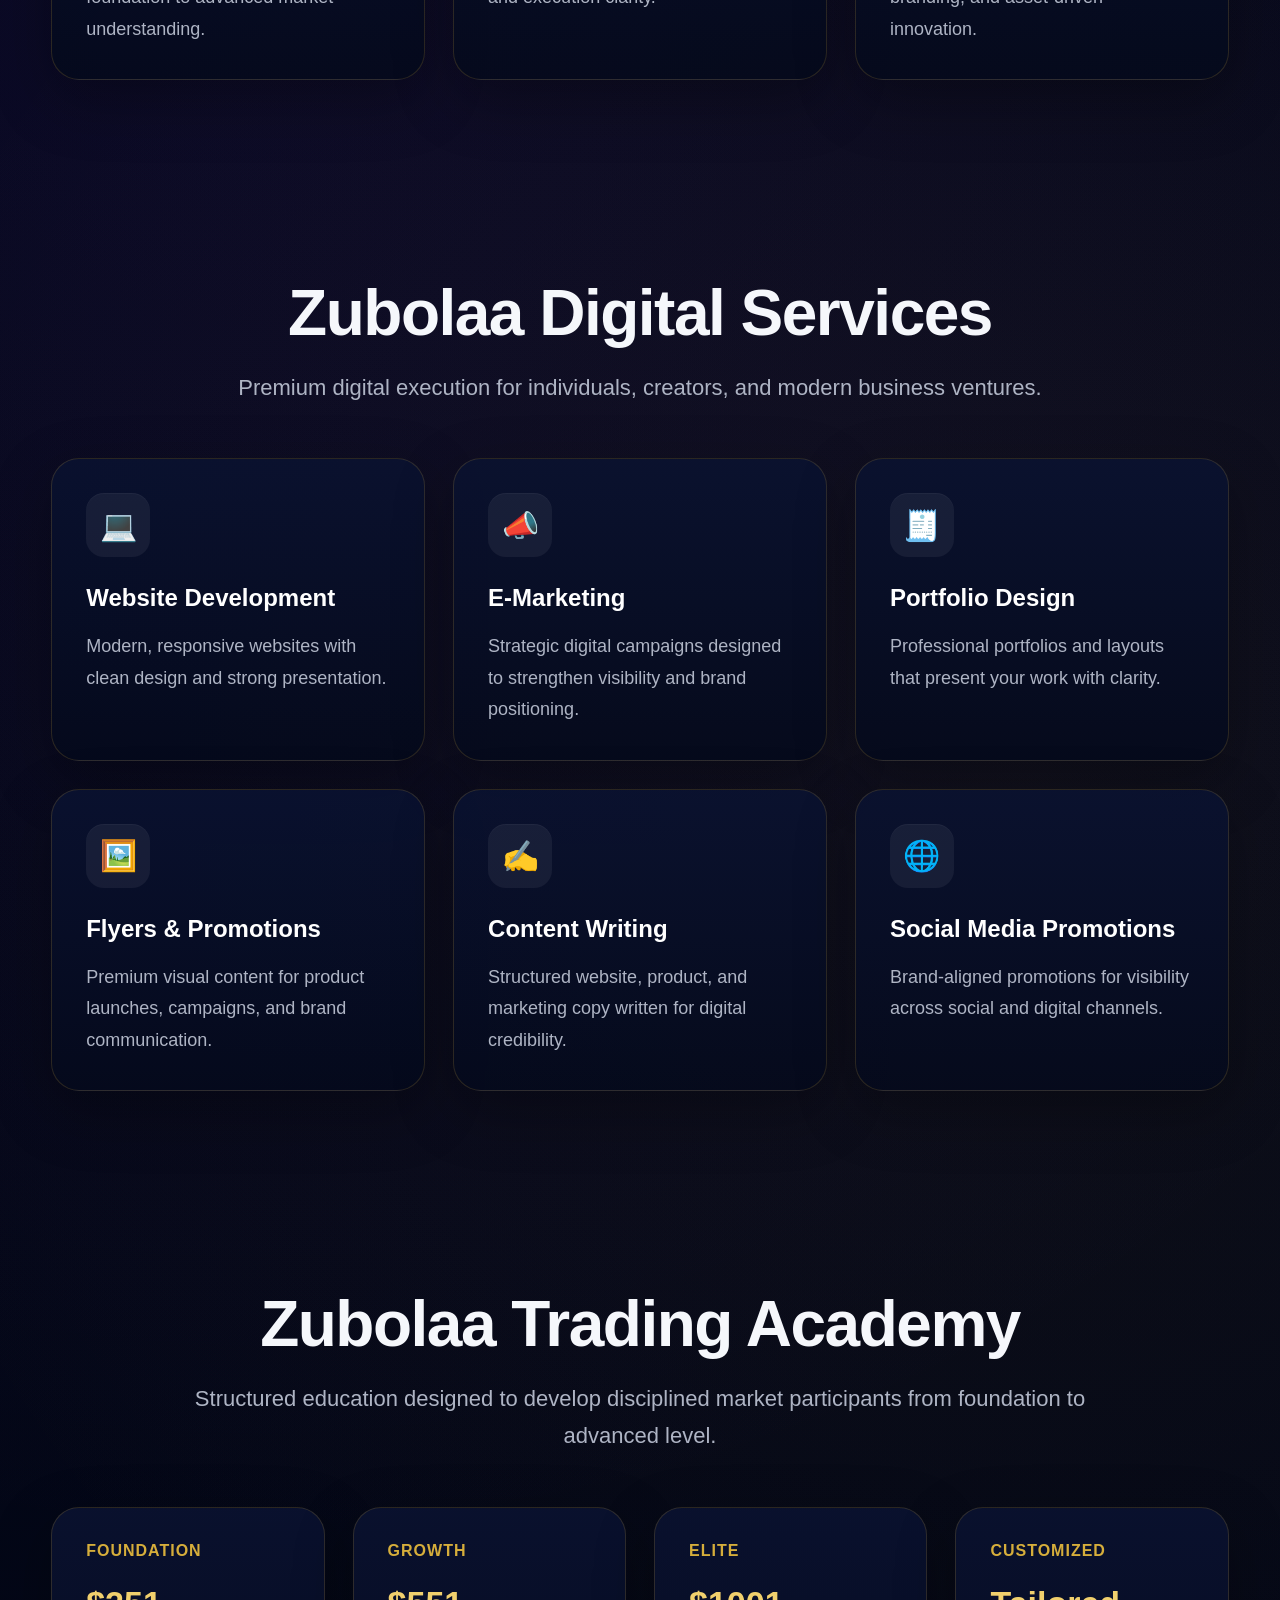
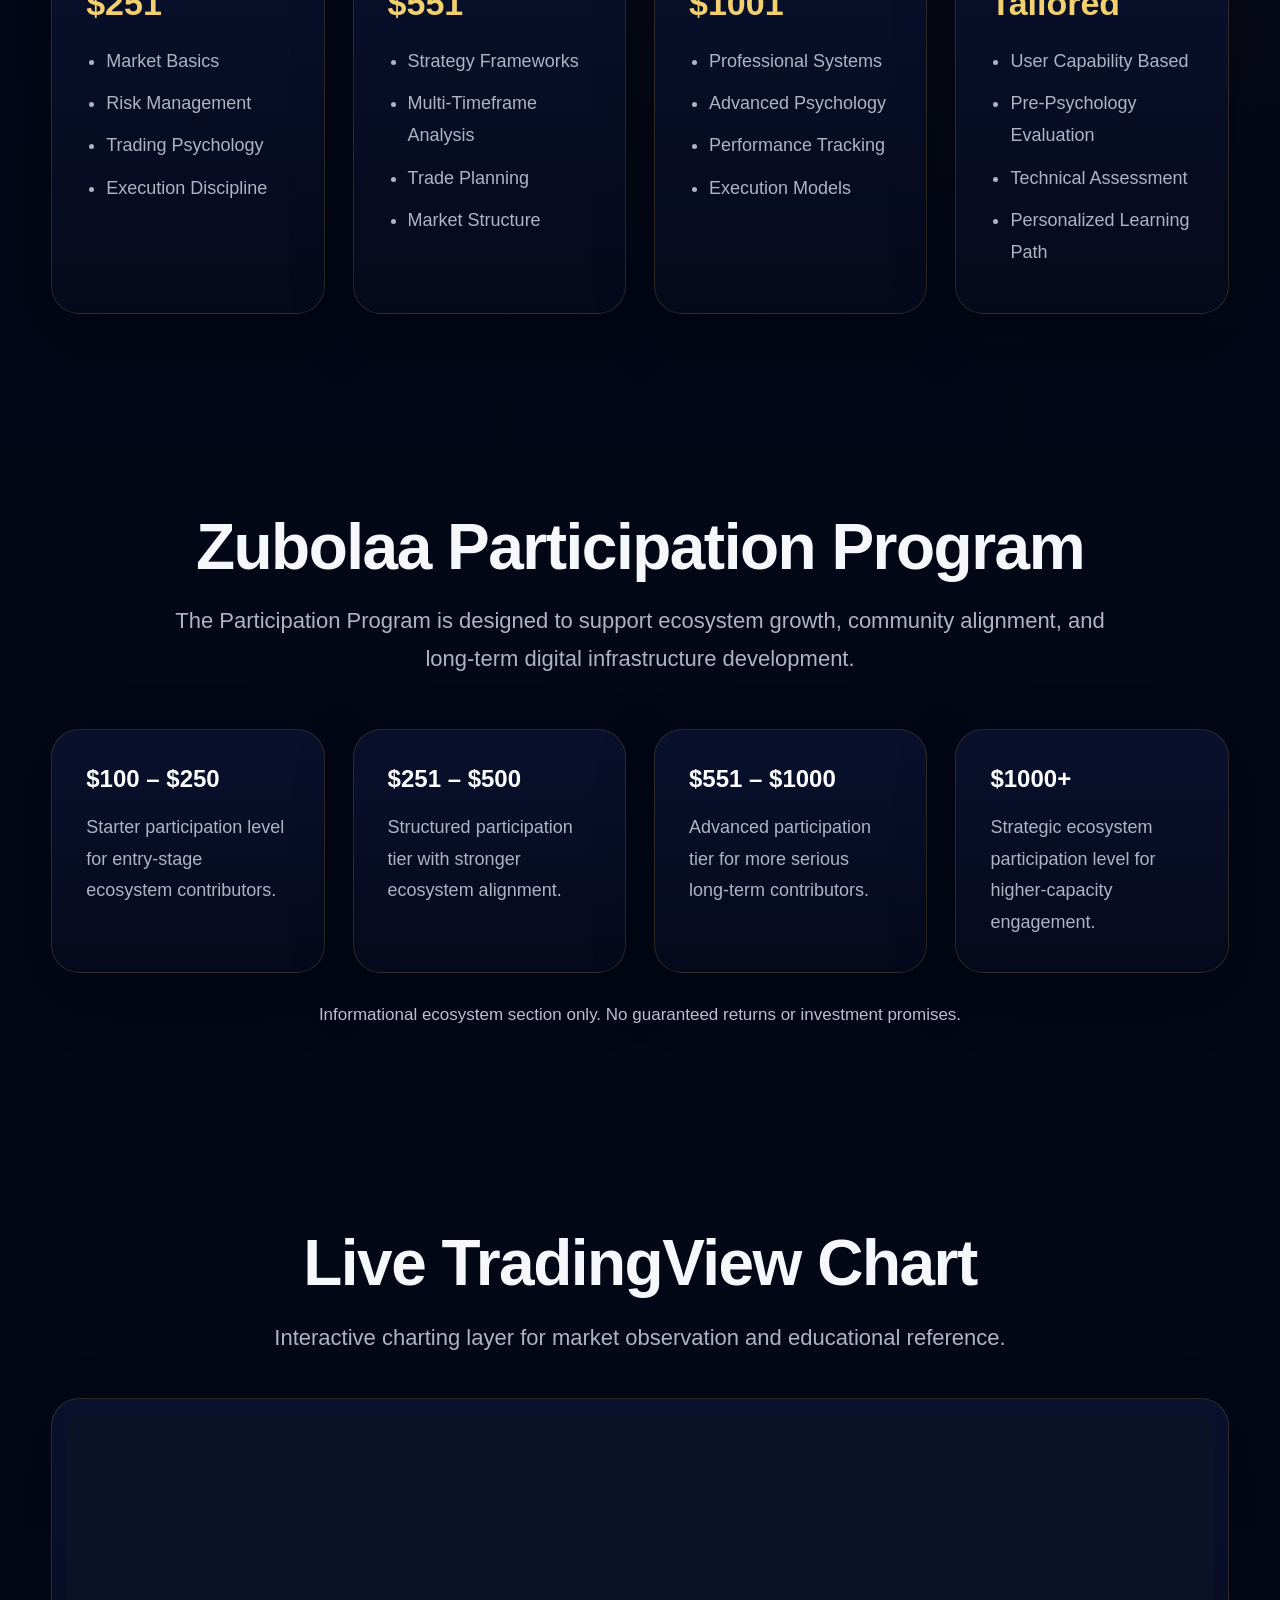
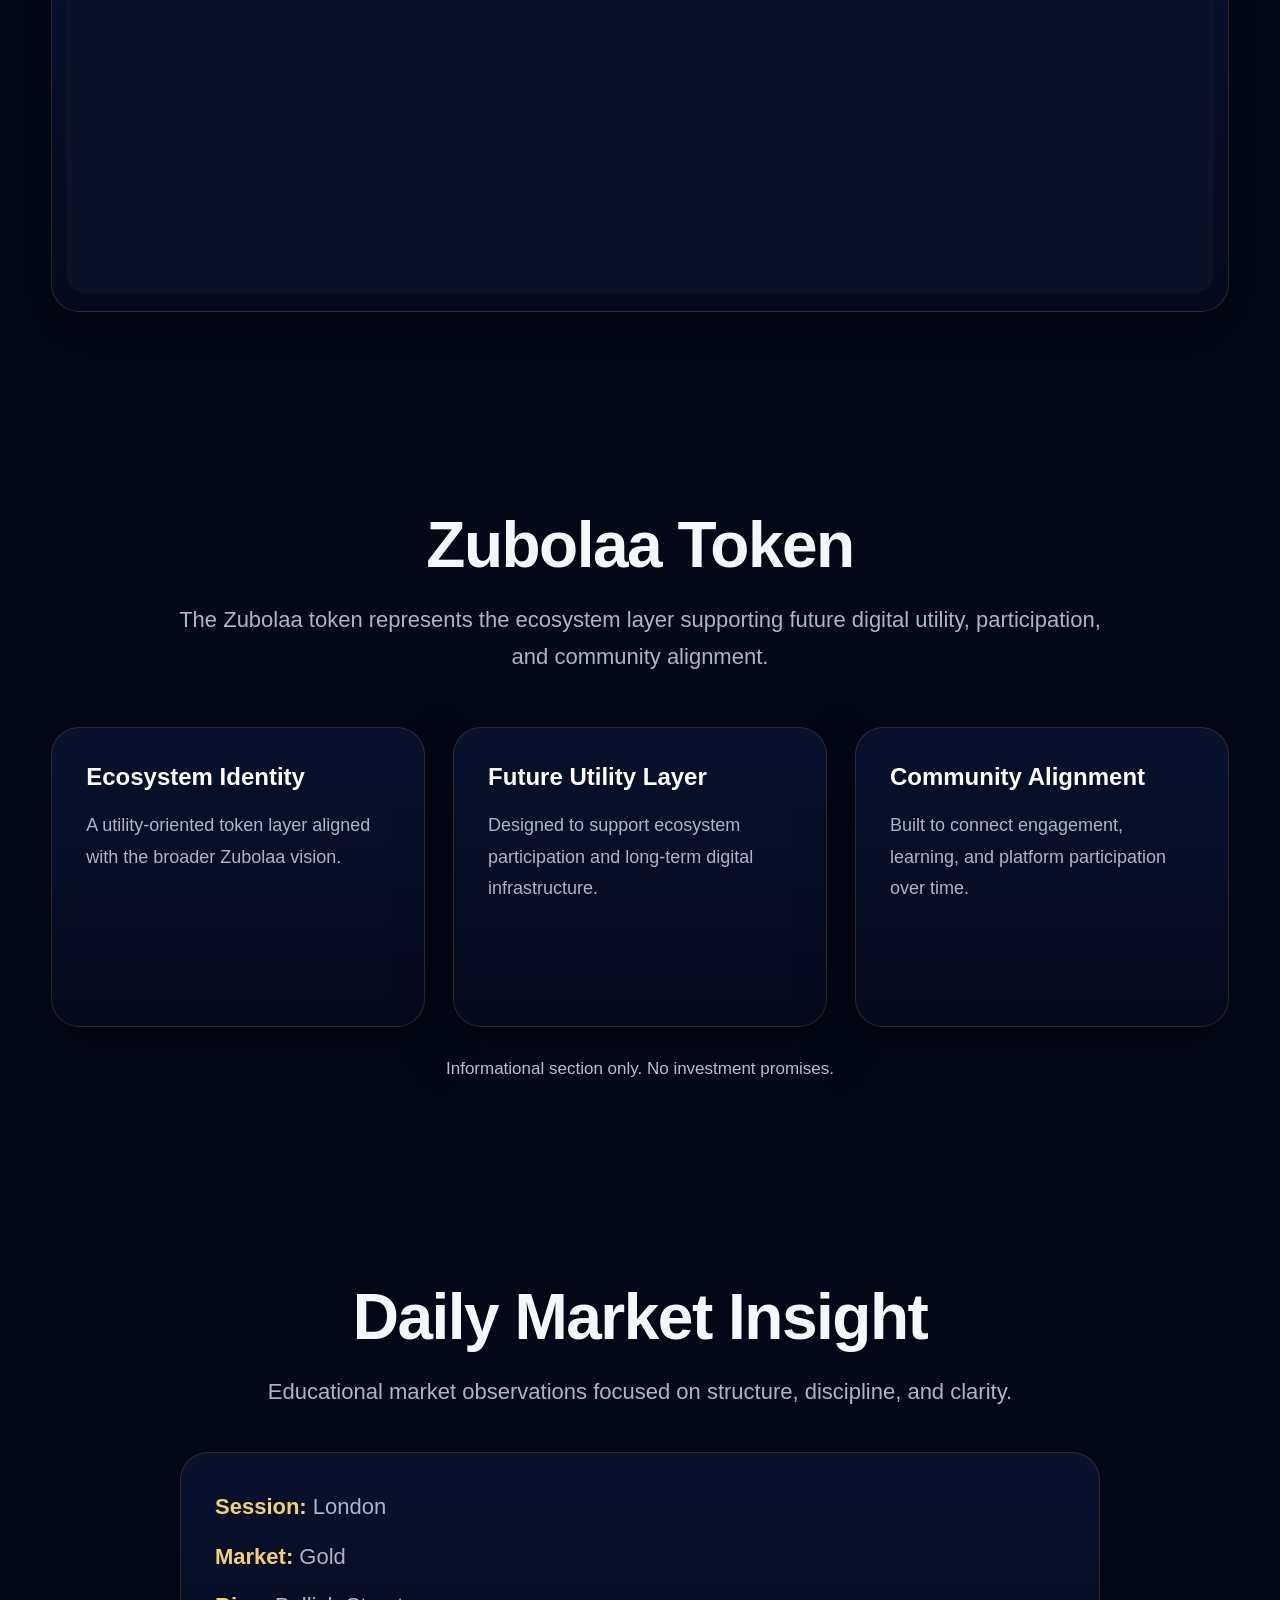
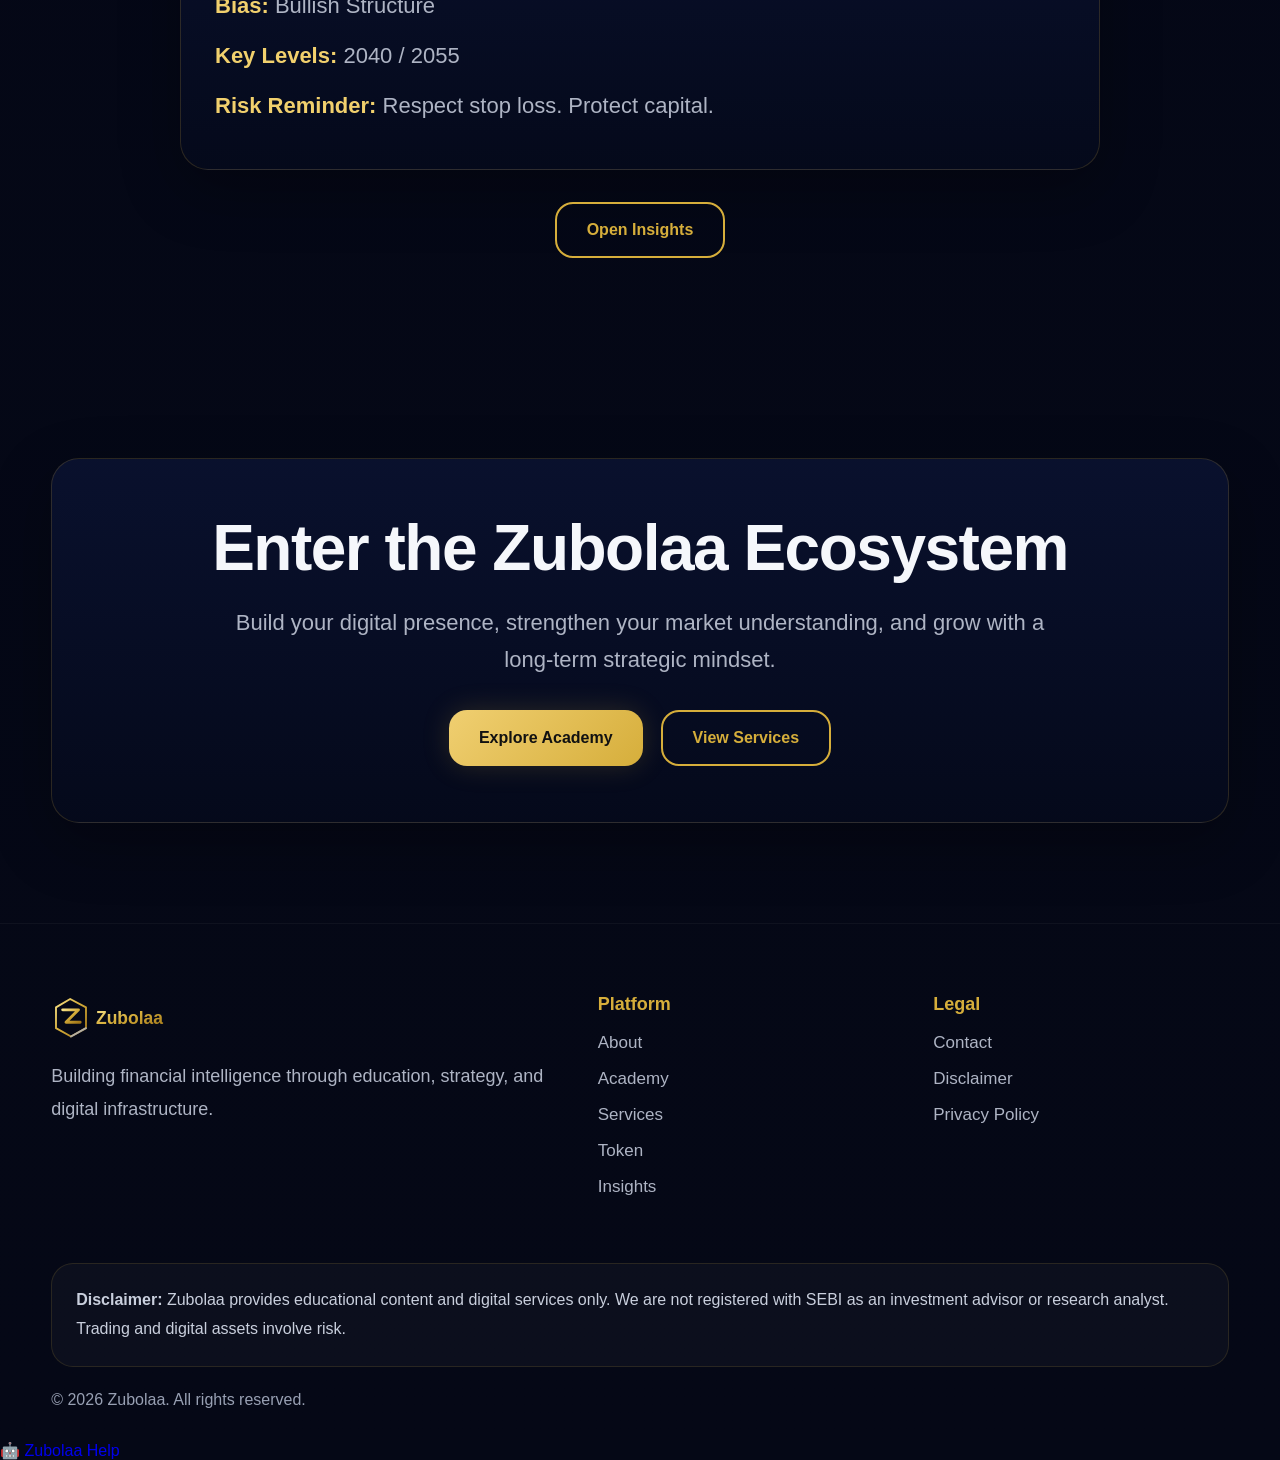
==== commit 5572f481: "Update index.html" ====
--- a/index.html
+++ b/index.html
@@ -12,39 +12,39 @@
   <header class="site-header">
     <div class="container nav-wrap">
       <a href="index.html" class="brand" aria-label="Zubolaa Home">
-        <svg class="zubolaa-logo" viewBox="0 0 420 120" xmlns="http://www.w3.org/2000/svg">
+        <svg class="zubolaa-logo" viewBox="0 0 460 120" xmlns="http://www.w3.org/2000/svg" role="img" aria-label="Zubolaa Logo">
           <defs>
-            <linearGradient id="goldGradHome" x1="0%" y1="0%" x2="100%" y2="100%">
-              <stop offset="0%" stop-color="#f7e27c"/>
-              <stop offset="50%" stop-color="#d6ae3b"/>
-              <stop offset="100%" stop-color="#b88a1f"/>
+            <linearGradient id="goldGradMain" x1="0%" y1="0%" x2="100%" y2="100%">
+              <stop offset="0%" stop-color="#f8e38a"/>
+              <stop offset="45%" stop-color="#d6ae3b"/>
+              <stop offset="100%" stop-color="#9f7416"/>
+            </linearGradient>
+            <linearGradient id="silverGradMain" x1="0%" y1="0%" x2="100%" y2="100%">
+              <stop offset="0%" stop-color="#e6e2d8"/>
+              <stop offset="100%" stop-color="#7f7a72"/>
             </linearGradient>
           </defs>
 
-          <polygon
-            points="50,10 90,30 90,80 50,100 10,80 10,30"
-            fill="none"
-            stroke="url(#goldGradHome)"
-            stroke-width="5"
-          />
-
-          <path
-            d="M25 35 L70 35 L35 75 L75 75"
-            fill="none"
-            stroke="url(#goldGradHome)"
-            stroke-width="7"
-            stroke-linecap="round"
-            stroke-linejoin="round"
-          />
-
-          <text
-            x="120"
-            y="75"
-            font-size="40"
+          <!-- icon -->
+          <g transform="translate(8,8)">
+            <path d="M38 4 L76 24 L76 74 L40 94 L4 74 L4 24 Z"
+              fill="none" stroke="url(#goldGradMain)" stroke-width="4.5" stroke-linejoin="round"/>
+            <path d="M40 94 L76 74" fill="none" stroke="url(#silverGradMain)" stroke-width="4.5" stroke-linecap="round"/>
+
+            <path d="M20 30 H58 L28 60 H62"
+              fill="none"
+              stroke="url(#goldGradMain)"
+              stroke-width="7"
+              stroke-linecap="round"
+              stroke-linejoin="round"/>
+          </g>
+
+          <!-- text -->
+          <text x="108" y="73"
+            font-size="42"
             font-family="Arial, Helvetica, sans-serif"
-            font-weight="700"
-            fill="url(#goldGradHome)"
-          >
+            font-weight="800"
+            fill="url(#goldGradMain)">
             Zubolaa
           </text>
         </svg>
@@ -74,6 +74,7 @@
           <div class="orbit orbit-1"></div>
           <div class="orbit orbit-2"></div>
           <div class="orbit orbit-3"></div>
+
           <div class="mini-dot dot-1"></div>
           <div class="mini-dot dot-2"></div>
           <div class="mini-dot dot-3"></div>
@@ -98,20 +99,35 @@
     </div>
   </section>
 
-  <!-- MARKET STRIP -->
+  <!-- LIVE MARKET TAPE -->
   <section class="page-section compact-top">
     <div class="container center-text">
       <h2 class="section-title">Live Market Strip</h2>
       <p class="section-intro">
-        Bloomberg-style live market display for quick ecosystem context.
-      </p>
-
-      <div class="market-strip">
-        <span>XAU/USD 2,045 ▲ 0.62%</span>
-        <span>NASDAQ 18,240 ▲ 0.71%</span>
-        <span>BTC/USD 67,420 ▲ 1.84%</span>
-        <span>ETH/USD 3,420 ▲ 2.11%</span>
-        <span>DXY 103.71 ▼ 0.09%</span>
+        Premium live market context powered through TradingView.
+      </p>
+
+      <div class="glass-card tv-tape-card">
+        <div class="tradingview-widget-container market-tape-widget">
+          <div class="tradingview-widget-container__widget"></div>
+          <script type="text/javascript" src="https://s3.tradingview.com/external-embedding/embed-widget-ticker-tape.js" async>
+          {
+            "symbols": [
+              { "proName": "OANDA:XAUUSD", "title": "Gold" },
+              { "proName": "FOREXCOM:SPXUSD", "title": "S&P 500" },
+              { "proName": "NASDAQ:NDX", "title": "Nasdaq 100" },
+              { "proName": "BITSTAMP:BTCUSD", "title": "Bitcoin" },
+              { "proName": "BITSTAMP:ETHUSD", "title": "Ethereum" },
+              { "proName": "TVC:DXY", "title": "Dollar Index" }
+            ],
+            "showSymbolLogo": false,
+            "isTransparent": true,
+            "displayMode": "adaptive",
+            "colorTheme": "dark",
+            "locale": "en"
+          }
+          </script>
+        </div>
       </div>
     </div>
   </section>
@@ -391,39 +407,32 @@
     <div class="container footer-grid">
       <div class="footer-brand">
         <a href="index.html" class="brand footer-brand-link">
-          <svg class="zubolaa-logo footer-svg-logo" viewBox="0 0 420 120" xmlns="http://www.w3.org/2000/svg">
+          <svg class="zubolaa-logo footer-svg-logo" viewBox="0 0 460 120" xmlns="http://www.w3.org/2000/svg">
             <defs>
-              <linearGradient id="goldGradFooter1" x1="0%" y1="0%" x2="100%" y2="100%">
-                <stop offset="0%" stop-color="#f7e27c"/>
-                <stop offset="50%" stop-color="#d6ae3b"/>
-                <stop offset="100%" stop-color="#b88a1f"/>
+              <linearGradient id="goldGradFooterHome" x1="0%" y1="0%" x2="100%" y2="100%">
+                <stop offset="0%" stop-color="#f8e38a"/>
+                <stop offset="45%" stop-color="#d6ae3b"/>
+                <stop offset="100%" stop-color="#9f7416"/>
+              </linearGradient>
+              <linearGradient id="silverGradFooterHome" x1="0%" y1="0%" x2="100%" y2="100%">
+                <stop offset="0%" stop-color="#e6e2d8"/>
+                <stop offset="100%" stop-color="#7f7a72"/>
               </linearGradient>
             </defs>
 
-            <polygon
-              points="50,10 90,30 90,80 50,100 10,80 10,30"
-              fill="none"
-              stroke="url(#goldGradFooter1)"
-              stroke-width="5"
-            />
-
-            <path
-              d="M25 35 L70 35 L35 75 L75 75"
-              fill="none"
-              stroke="url(#goldGradFooter1)"
-              stroke-width="7"
-              stroke-linecap="round"
-              stroke-linejoin="round"
-            />
-
-            <text
-              x="120"
-              y="75"
-              font-size="40"
+            <g transform="translate(8,8)">
+              <path d="M38 4 L76 24 L76 74 L40 94 L4 74 L4 24 Z"
+                fill="none" stroke="url(#goldGradFooterHome)" stroke-width="4.5" stroke-linejoin="round"/>
+              <path d="M40 94 L76 74" fill="none" stroke="url(#silverGradFooterHome)" stroke-width="4.5" stroke-linecap="round"/>
+              <path d="M20 30 H58 L28 60 H62"
+                fill="none" stroke="url(#goldGradFooterHome)" stroke-width="7" stroke-linecap="round" stroke-linejoin="round"/>
+            </g>
+
+            <text x="108" y="73"
+              font-size="42"
               font-family="Arial, Helvetica, sans-serif"
-              font-weight="700"
-              fill="url(#goldGradFooter1)"
-            >
+              font-weight="800"
+              fill="url(#goldGradFooterHome)">
               Zubolaa
             </text>
           </svg>
@@ -466,5 +475,11 @@
     </div>
   </footer>
 
+  <!-- FLOATING BOT -->
+  <a href="contact.html" class="floating-bot" aria-label="Open support">
+    <span class="bot-icon">🤖</span>
+    <span class="bot-label">Zubolaa Help</span>
+  </a>
+
 </body>
 </html>
--- a/style.css
+++ b/style.css
@@ -36,11 +36,18 @@
   text-decoration:none;
 }
 
+img,
+svg{
+  display:block;
+  max-width:100%;
+}
+
 .container{
   width:min(1240px, 92%);
   margin:0 auto;
 }
 
+/* HEADER */
 .site-header{
   position:sticky;
   top:0;
@@ -68,7 +75,6 @@
 .zubolaa-logo{
   height:55px;
   width:auto;
-  display:block;
 }
 
 .footer-svg-logo{
@@ -108,6 +114,13 @@
   color:#111;
   background:linear-gradient(135deg, #f0cf71, #d6ae3b);
   box-shadow:0 0 28px rgba(214,174,59,0.18);
+  transition:0.25s ease;
+}
+
+.nav-cta:hover,
+.gold-btn:hover{
+  transform:translateY(-1px);
+  box-shadow:0 0 34px rgba(214,174,59,0.24);
 }
 
 .outline-btn{
@@ -122,8 +135,15 @@
   color:var(--gold);
   border:2px solid var(--gold);
   background:transparent;
-}
-
+  transition:0.25s ease;
+}
+
+.outline-btn:hover{
+  background:rgba(214,174,59,0.08);
+  transform:translateY(-1px);
+}
+
+/* HERO */
 .hero-section{
   padding:80px 0 70px;
   position:relative;
@@ -277,6 +297,7 @@
   justify-content:center;
 }
 
+/* SECTIONS */
 .page-section{
   padding:100px 0;
   position:relative;
@@ -329,26 +350,34 @@
   line-height:1.7;
 }
 
+/* MARKET STRIP */
 .market-strip{
   margin-top:34px;
   display:flex;
   gap:32px;
   align-items:center;
   white-space:nowrap;
-  overflow:hidden;
+  overflow-x:auto;
   padding:22px 26px;
   border-radius:24px;
   border:1px solid var(--line);
   background:rgba(8, 14, 38, 0.68);
   box-shadow:var(--shadow);
+  scrollbar-width:none;
+}
+
+.market-strip::-webkit-scrollbar{
+  display:none;
 }
 
 .market-strip span{
   color:var(--gold-soft);
   font-size:18px;
   font-weight:700;
-}
-
+  flex:0 0 auto;
+}
+
+/* CARDS */
 .card-grid{
   display:grid;
   gap:28px;
@@ -406,6 +435,7 @@
   box-shadow:inset 0 1px 0 rgba(255,255,255,0.04);
 }
 
+/* PRICING */
 .pricing-grid{
   align-items:stretch;
 }
@@ -442,6 +472,30 @@
   margin-bottom:10px;
 }
 
+/* CONTENT BOX */
+.content-box{
+  margin-top:48px;
+  padding:40px 34px;
+}
+
+.content-box h3{
+  margin-bottom:20px;
+  font-size:22px;
+  color:#fff;
+}
+
+.content-box p{
+  margin-bottom:24px;
+  color:var(--muted);
+  font-size:18px;
+  line-height:1.9;
+}
+
+.content-box p:last-child{
+  margin-bottom:0;
+}
+
+/* CHART */
 .chart-frame{
   margin-top:42px;
   padding:14px;
@@ -456,6 +510,7 @@
   background:#0b1226;
 }
 
+/* INSIGHT */
 .insight-box{
   max-width:920px;
   margin:42px auto 0;
@@ -473,32 +528,12 @@
   color:var(--gold-soft);
 }
 
-.content-box{
-  margin-top:48px;
-  padding:40px 34px;
-}
-
-.content-box h3{
-  margin-bottom:20px;
-  font-size:22px;
-  color:#fff;
-}
-
-.content-box p{
-  margin-bottom:24px;
-  color:var(--muted);
-  font-size:18px;
-  line-height:1.9;
-}
-
-.content-box p:last-child{
-  margin-bottom:0;
-}
-
+/* CLOSING */
 .closing-box{
   padding:56px 28px;
 }
 
+/* FOOTER */
 .site-footer{
   padding:70px 0 32px;
   border-top:1px solid rgba(255,255,255,0.04);
@@ -562,6 +597,7 @@
   font-size:16px;
 }
 
+/* RESPONSIVE */
 @media (max-width: 1100px){
   .hero-grid{
     grid-template-columns:1fr;
@@ -714,4 +750,4 @@
     left:138px;
     bottom:130px;
   }
-}
+  }
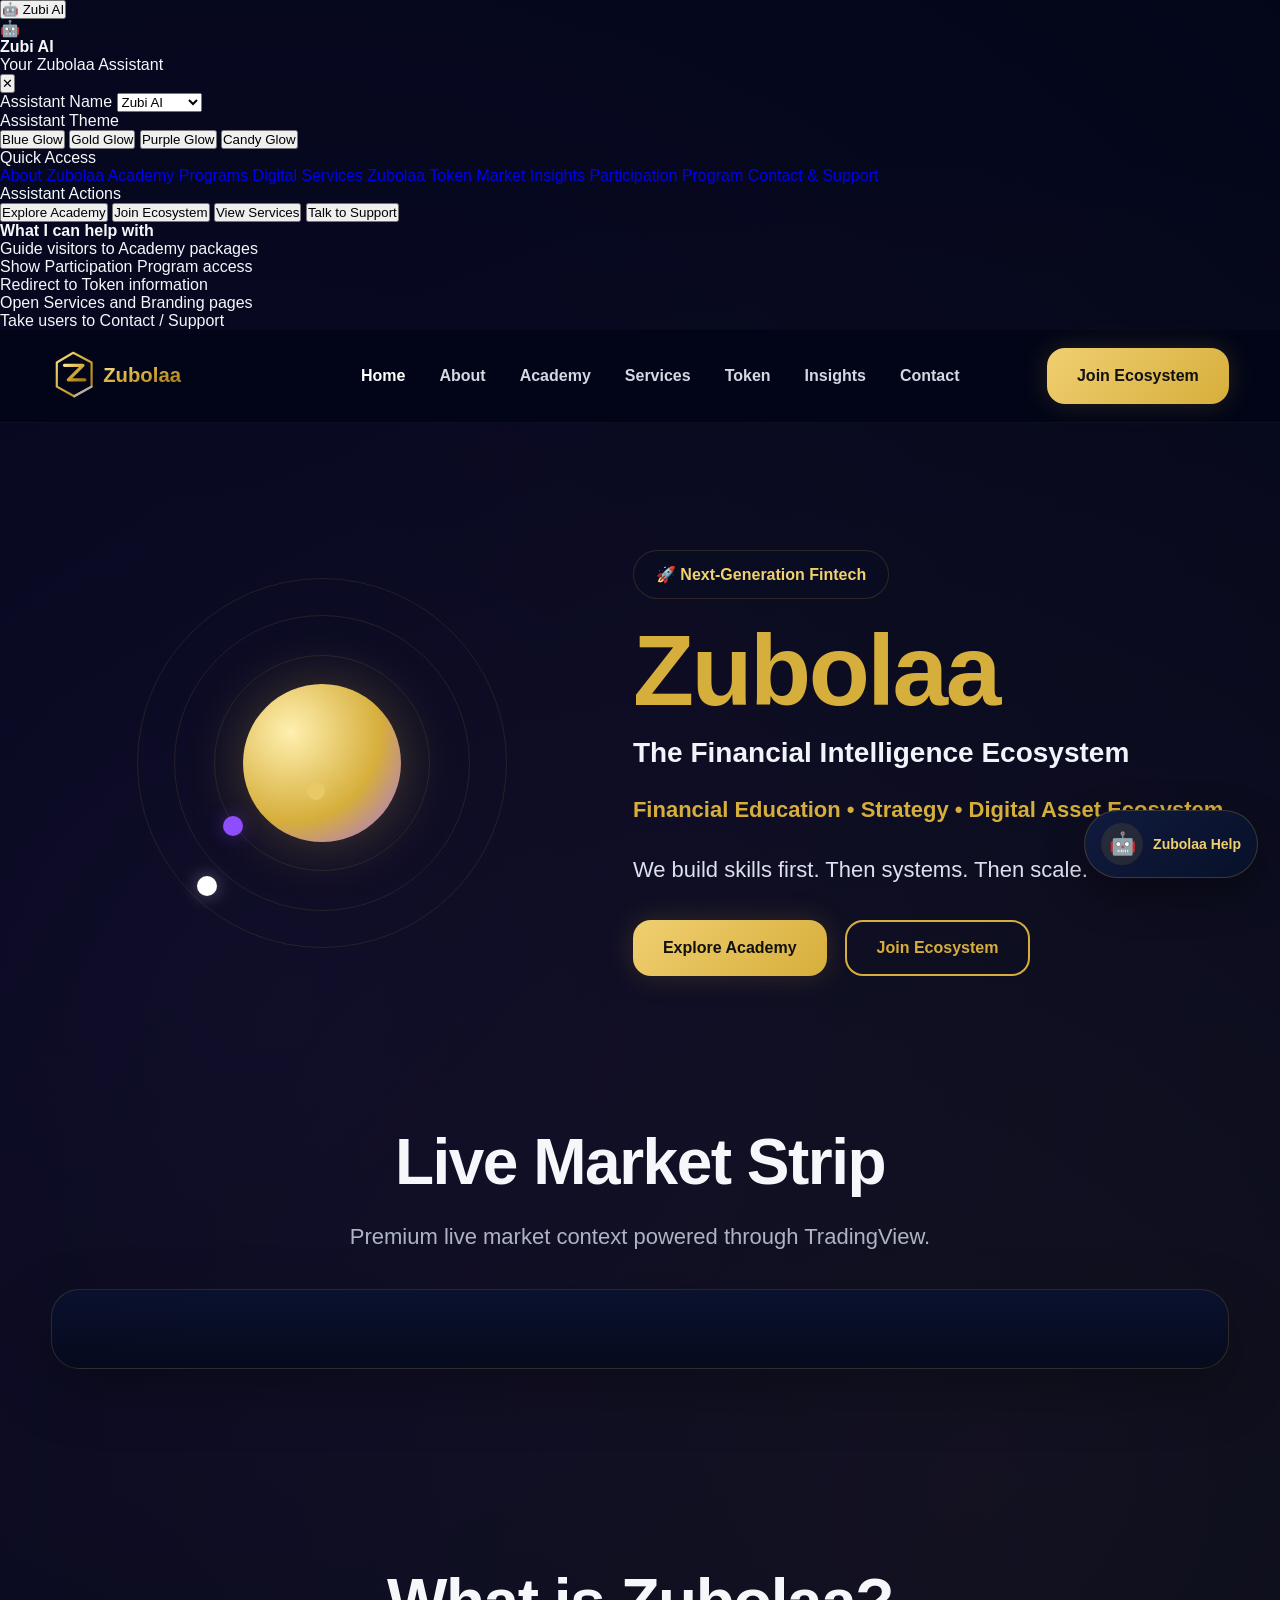
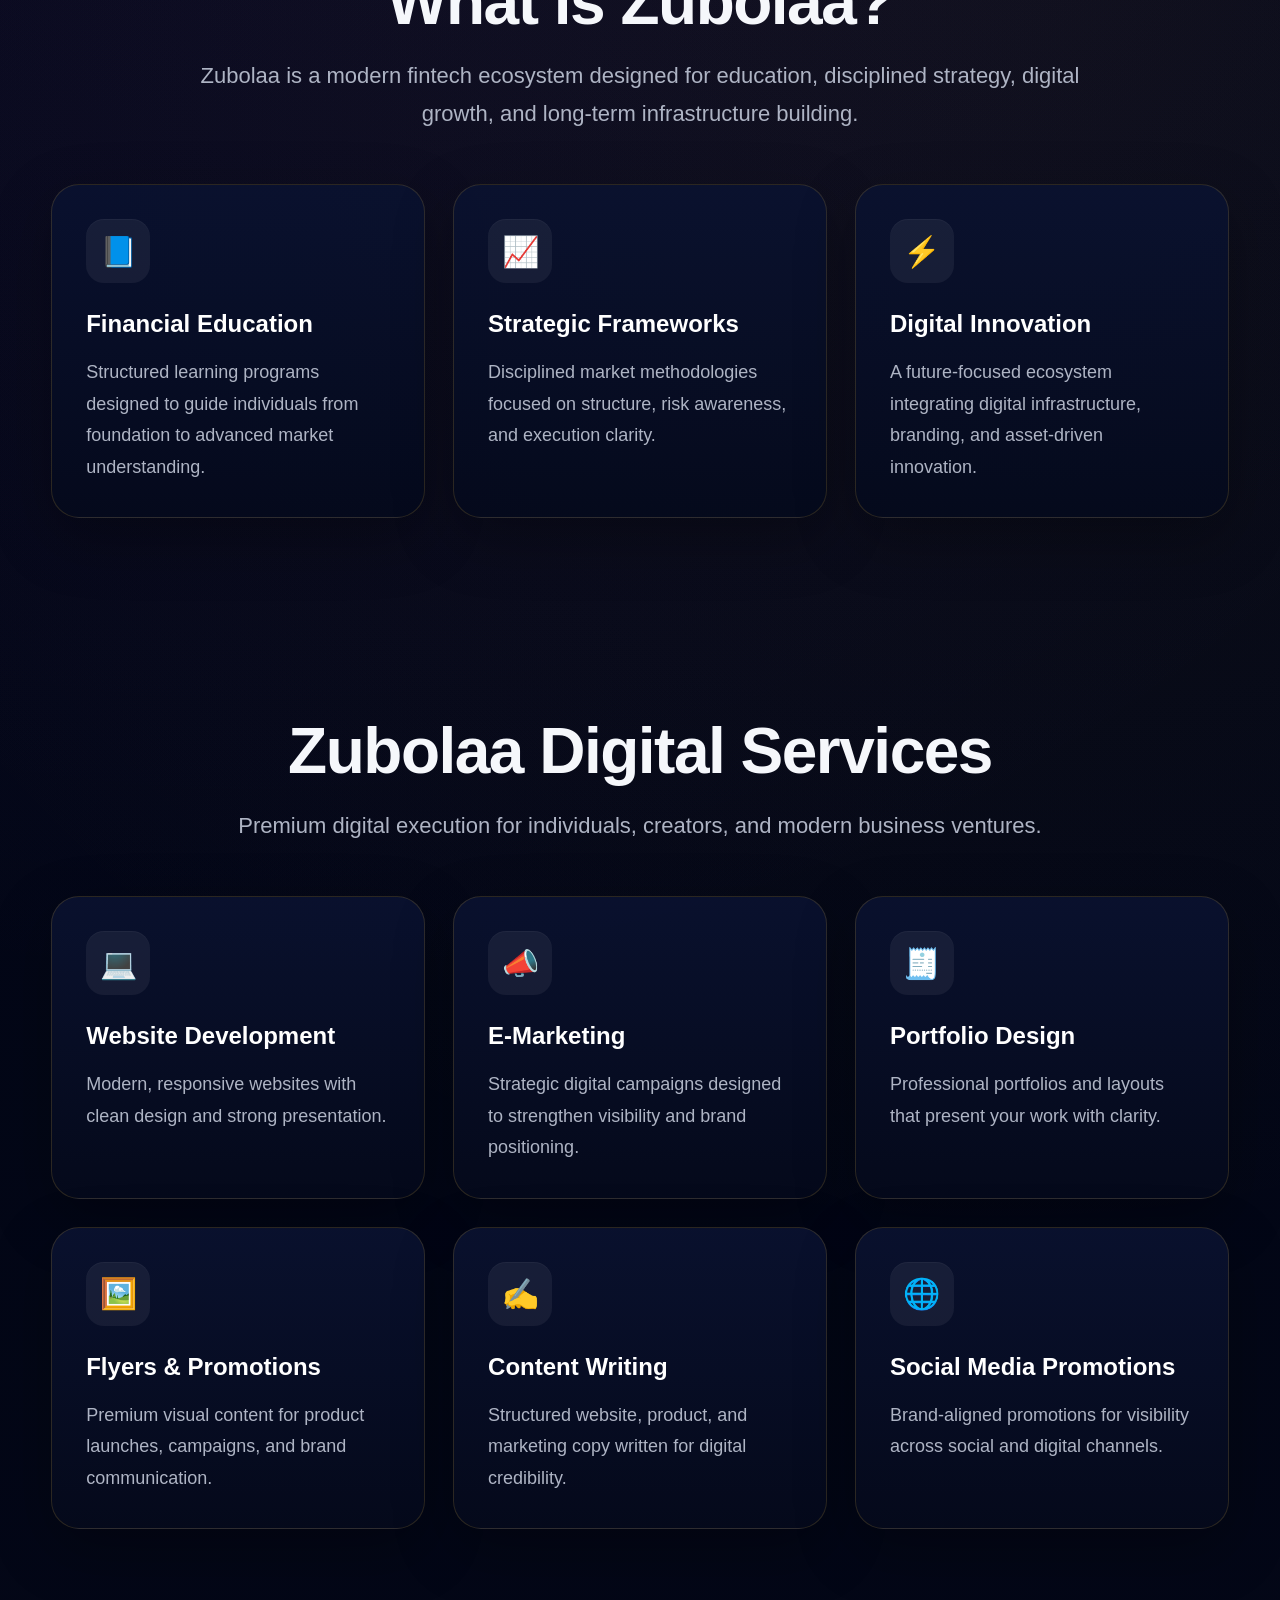
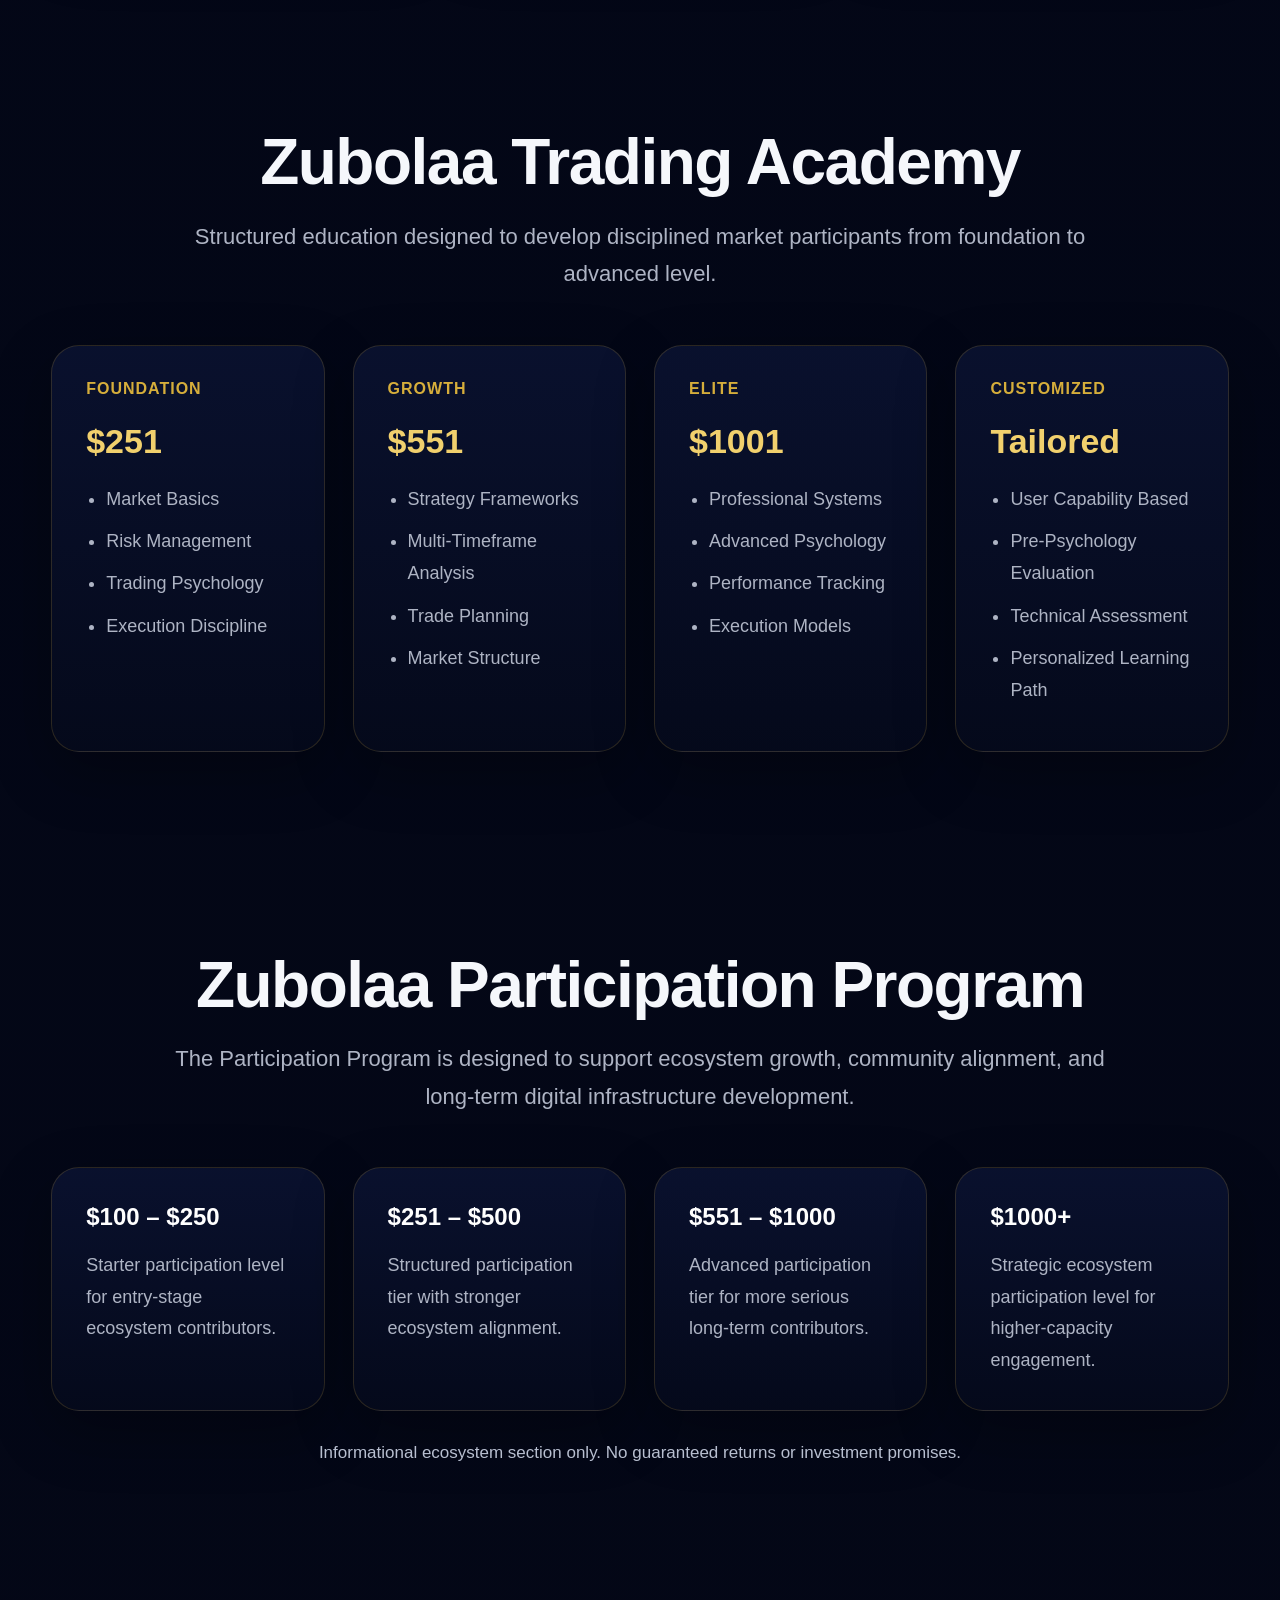
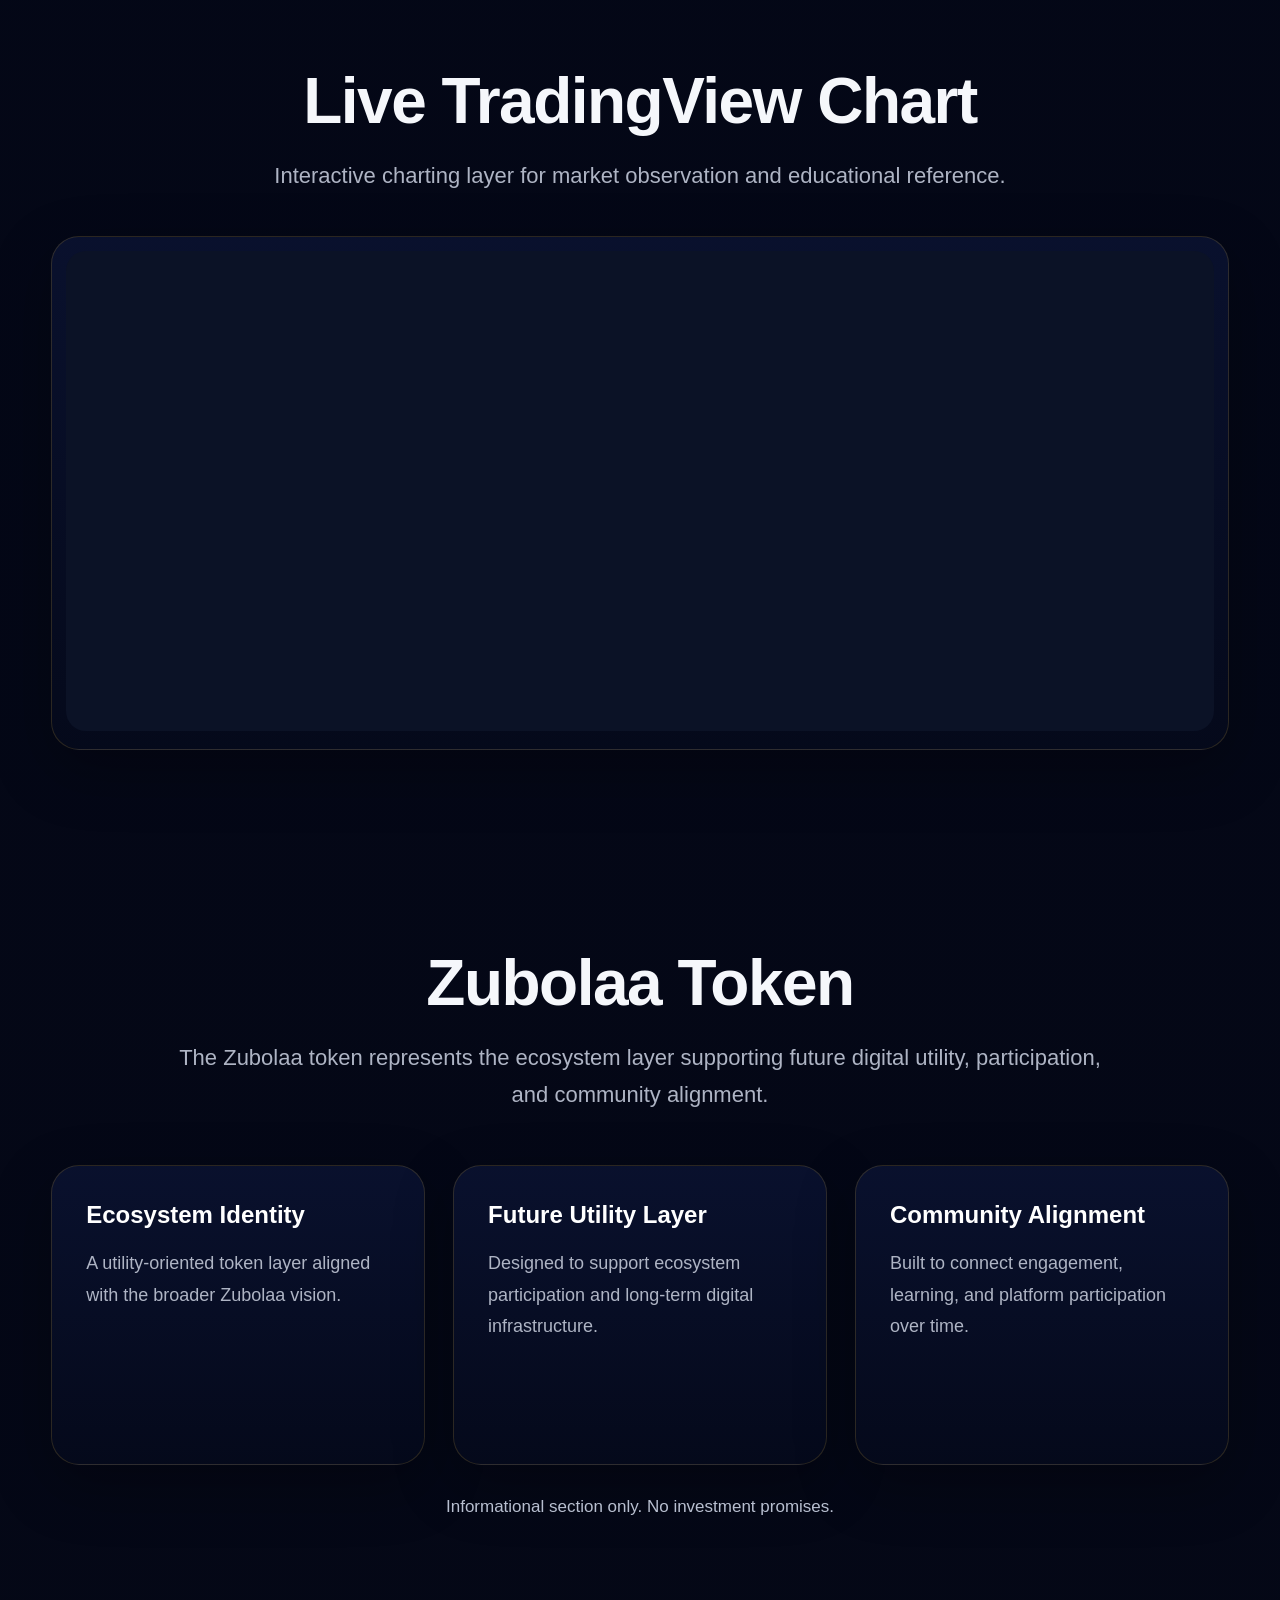
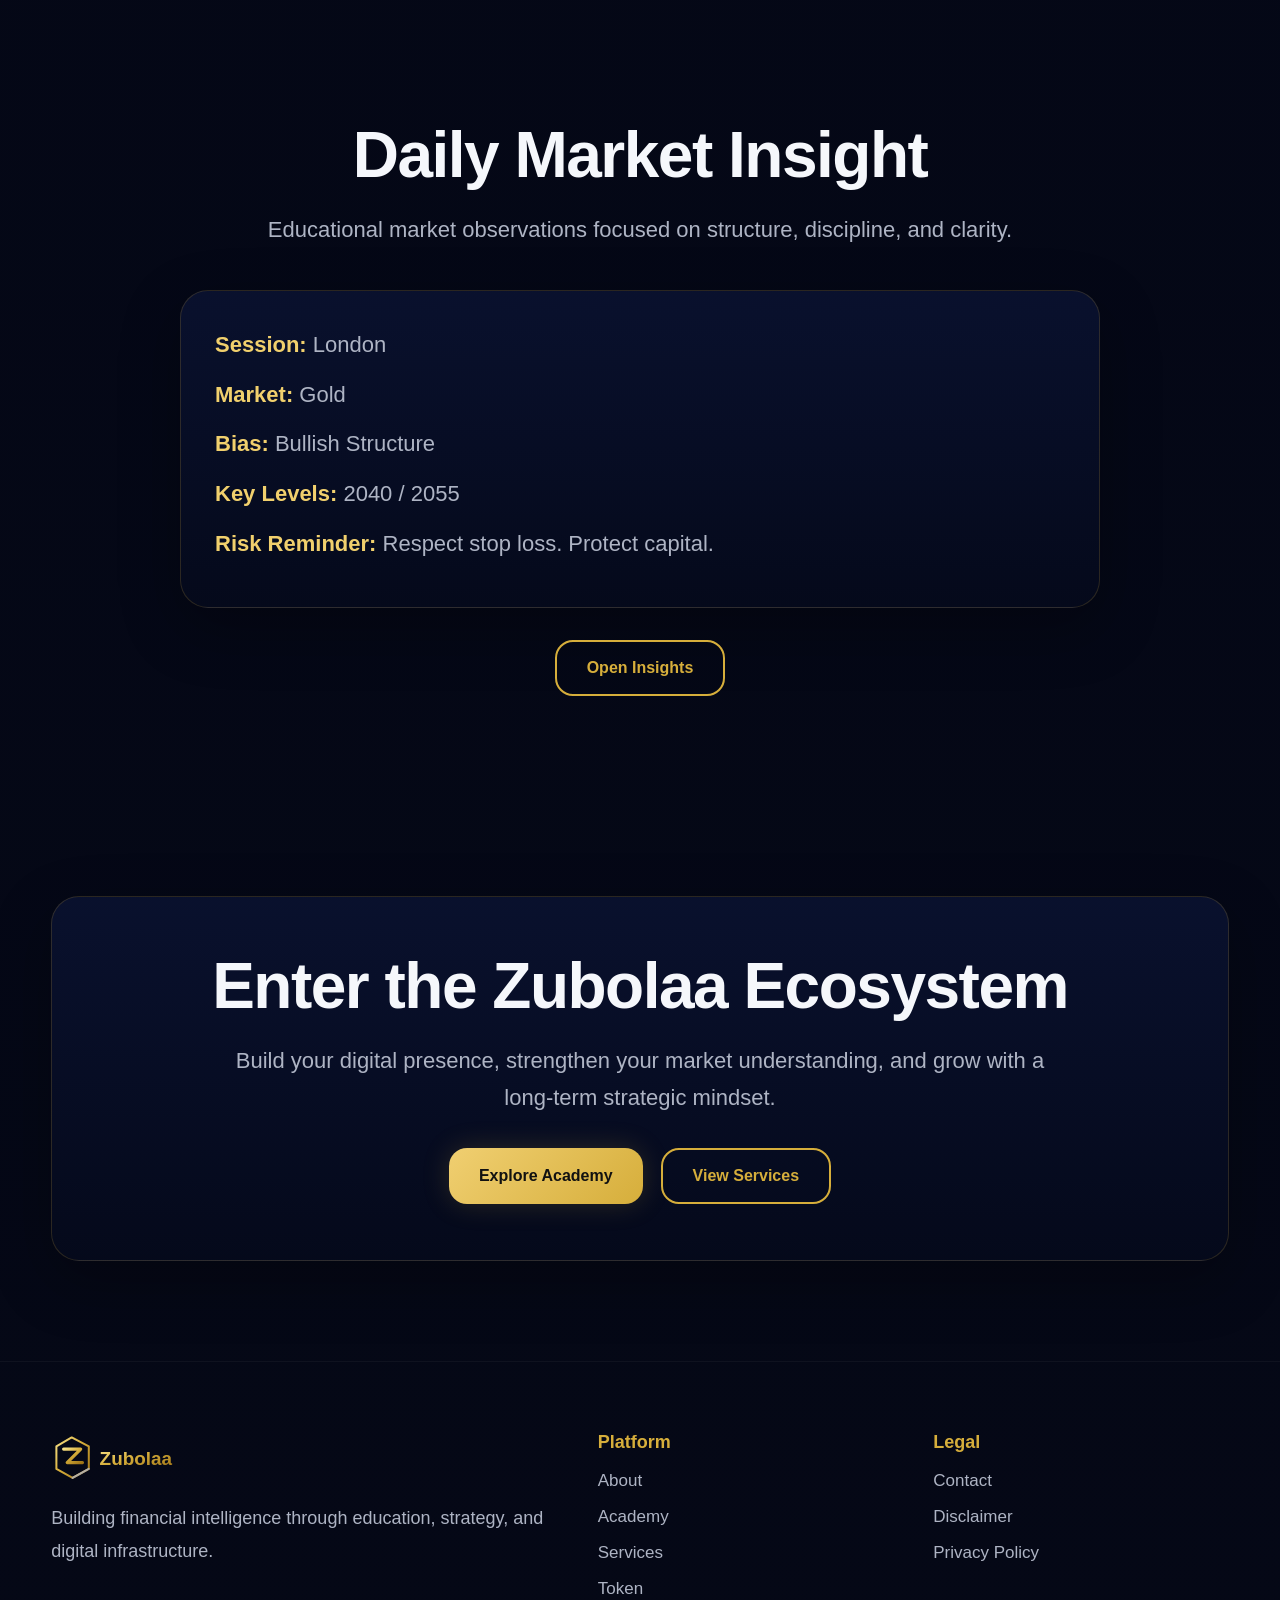
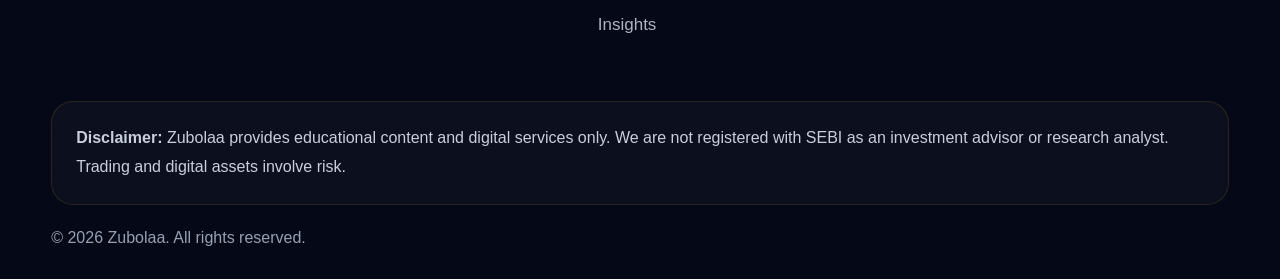
==== commit 062a74f7: "Update index.html" ====
--- a/index.html
+++ b/index.html
@@ -6,6 +6,135 @@
   <title>Zubolaa | Financial Intelligence Ecosystem</title>
   <link rel="stylesheet" href="style.css" />
 </head>
+  <!-- Zubolaa AI Assistant -->
+<div class="z-ai-widget">
+  <button class="z-ai-launcher" id="zAiLauncher" aria-label="Open Zubolaa AI Assistant">
+    <span class="z-ai-launcher-icon">🤖</span>
+    <span class="z-ai-launcher-text">Zubi AI</span>
+  </button>
+
+  <div class="z-ai-panel" id="zAiPanel">
+    <div class="z-ai-header">
+      <div class="z-ai-avatar-wrap">
+        <div class="z-ai-avatar">🤖</div>
+        <div>
+          <h4 id="assistantTitle">Zubi AI</h4>
+          <p>Your Zubolaa Assistant</p>
+        </div>
+      </div>
+      <button class="z-ai-close" id="zAiClose" aria-label="Close assistant">✕</button>
+    </div>
+
+    <div class="z-ai-section">
+      <label for="assistantName">Assistant Name</label>
+      <select id="assistantName" class="z-ai-select">
+        <option value="Zubi AI">Zubi AI</option>
+        <option value="Zuzu AI">Zuzu AI</option>
+        <option value="Booboo AI">Booboo AI</option>
+        <option value="Laddu AI">Laddu AI</option>
+      </select>
+    </div>
+
+    <div class="z-ai-section">
+      <label>Assistant Theme</label>
+      <div class="z-ai-theme-grid">
+        <button class="z-ai-theme active" data-theme="blue">Blue Glow</button>
+        <button class="z-ai-theme" data-theme="gold">Gold Glow</button>
+        <button class="z-ai-theme" data-theme="purple">Purple Glow</button>
+        <button class="z-ai-theme" data-theme="multi">Candy Glow</button>
+      </div>
+    </div>
+
+    <div class="z-ai-section">
+      <label>Quick Access</label>
+      <div class="z-ai-links">
+        <a href="about.html">About Zubolaa</a>
+        <a href="academy.html">Academy Programs</a>
+        <a href="services.html">Digital Services</a>
+        <a href="token.html">Zubolaa Token</a>
+        <a href="insights.html">Market Insights</a>
+        <a href="participation.html">Participation Program</a>
+        <a href="contact.html">Contact & Support</a>
+      </div>
+    </div>
+
+    <div class="z-ai-section">
+      <label>Assistant Actions</label>
+      <div class="z-ai-actions">
+        <button onclick="window.location.href='academy.html'">Explore Academy</button>
+        <button onclick="window.location.href='participation.html'">Join Ecosystem</button>
+        <button onclick="window.location.href='services.html'">View Services</button>
+        <button onclick="window.location.href='contact.html'">Talk to Support</button>
+      </div>
+    </div>
+
+    <div class="z-ai-section z-ai-highlight-box">
+      <strong>What I can help with</strong>
+      <ul>
+        <li>Guide visitors to Academy packages</li>
+        <li>Show Participation Program access</li>
+        <li>Redirect to Token information</li>
+        <li>Open Services and Branding pages</li>
+        <li>Take users to Contact / Support</li>
+      </ul>
+    </div>
+  </div>
+</div>
+
+<script>
+  (function () {
+    const launcher = document.getElementById("zAiLauncher");
+    const panel = document.getElementById("zAiPanel");
+    const closeBtn = document.getElementById("zAiClose");
+    const assistantName = document.getElementById("assistantName");
+    const assistantTitle = document.getElementById("assistantTitle");
+    const widget = document.querySelector(".z-ai-widget");
+    const themeButtons = document.querySelectorAll(".z-ai-theme");
+
+    function openPanel() {
+      panel.classList.add("active");
+    }
+
+    function closePanel() {
+      panel.classList.remove("active");
+    }
+
+    launcher.addEventListener("click", function (e) {
+      e.stopPropagation();
+      panel.classList.toggle("active");
+    });
+
+    closeBtn.addEventListener("click", function (e) {
+      e.stopPropagation();
+      closePanel();
+    });
+
+    document.addEventListener("click", function (e) {
+      if (!e.target.closest(".z-ai-widget")) {
+        closePanel();
+      }
+    });
+
+    document.addEventListener("keydown", function (e) {
+      if (e.key === "Escape") {
+        closePanel();
+      }
+    });
+
+    assistantName.addEventListener("change", function () {
+      assistantTitle.textContent = this.value;
+      launcher.querySelector(".z-ai-launcher-text").textContent = this.value;
+    });
+
+    themeButtons.forEach(btn => {
+      btn.addEventListener("click", function () {
+        themeButtons.forEach(b => b.classList.remove("active"));
+        this.classList.add("active");
+        widget.setAttribute("data-theme", this.dataset.theme);
+      });
+    });
+  })();
+</script>
 <body>
 
   <!-- HEADER -->
--- a/style.css
+++ b/style.css
@@ -1,8 +1,8 @@
 :root{
   --bg:#050816;
   --bg-soft:#081129;
-  --panel:rgba(8, 14, 38, 0.78);
-  --panel-2:rgba(11, 18, 38, 0.92);
+  --panel:rgba(8, 14, 38, 0.80);
+  --panel-2:rgba(11, 18, 38, 0.94);
   --line:rgba(214,174,59,0.18);
   --gold:#d6ae3b;
   --gold-soft:#f1d06d;
@@ -25,8 +25,8 @@
   font-family:Arial, Helvetica, sans-serif;
   color:var(--text);
   background:
-    radial-gradient(circle at 20% 20%, rgba(124,58,237,0.08), transparent 25%),
-    radial-gradient(circle at 80% 30%, rgba(214,174,59,0.06), transparent 22%),
+    radial-gradient(circle at 20% 12%, rgba(124,58,237,0.08), transparent 22%),
+    radial-gradient(circle at 78% 18%, rgba(214,174,59,0.06), transparent 20%),
     linear-gradient(180deg, #020617 0%, #050816 100%);
   background-color:var(--bg);
   overflow-x:hidden;
@@ -47,7 +47,7 @@
   margin:0 auto;
 }
 
-/* HEADER */
+/* header */
 .site-header{
   position:sticky;
   top:0;
@@ -68,17 +68,16 @@
 .brand{
   display:flex;
   align-items:center;
-  text-decoration:none;
   min-width:max-content;
 }
 
 .zubolaa-logo{
-  height:55px;
+  height:58px;
   width:auto;
 }
 
 .footer-svg-logo{
-  height:50px;
+  height:54px;
 }
 
 .main-nav{
@@ -92,7 +91,7 @@
 .main-nav a{
   color:#d4d8e3;
   font-size:16px;
-  font-weight:600;
+  font-weight:700;
   transition:0.25s ease;
 }
 
@@ -110,7 +109,7 @@
   min-height:56px;
   border-radius:18px;
   font-size:16px;
-  font-weight:700;
+  font-weight:800;
   color:#111;
   background:linear-gradient(135deg, #f0cf71, #d6ae3b);
   box-shadow:0 0 28px rgba(214,174,59,0.18);
@@ -131,7 +130,7 @@
   min-height:56px;
   border-radius:18px;
   font-size:16px;
-  font-weight:700;
+  font-weight:800;
   color:var(--gold);
   border:2px solid var(--gold);
   background:transparent;
@@ -143,7 +142,7 @@
   transform:translateY(-1px);
 }
 
-/* HERO */
+/* hero */
 .hero-section{
   padding:80px 0 70px;
   position:relative;
@@ -165,19 +164,19 @@
 
 .orbit-wrap{
   position:relative;
-  width:420px;
-  height:420px;
+  width:430px;
+  height:430px;
 }
 
 .main-planet{
   position:absolute;
-  width:150px;
-  height:150px;
+  width:158px;
+  height:158px;
   border-radius:50%;
-  left:120px;
-  top:120px;
-  background:radial-gradient(circle at 30% 30%, #fff0b0, #d6ae3b 55%, #a56df0 100%);
-  box-shadow:0 0 60px rgba(214,174,59,0.3);
+  left:136px;
+  top:136px;
+  background:radial-gradient(circle at 30% 30%, #fff0b0, #d6ae3b 58%, #a56df0 100%);
+  box-shadow:0 0 60px rgba(214,174,59,0.30);
 }
 
 .orbit{
@@ -187,54 +186,63 @@
 }
 
 .orbit-1{
-  width:210px;
-  height:210px;
-  left:90px;
-  top:90px;
+  width:216px;
+  height:216px;
+  left:107px;
+  top:107px;
 }
 
 .orbit-2{
-  width:290px;
-  height:290px;
-  left:50px;
-  top:50px;
+  width:296px;
+  height:296px;
+  left:67px;
+  top:67px;
 }
 
 .orbit-3{
-  width:360px;
-  height:360px;
-  left:15px;
-  top:15px;
+  width:370px;
+  height:370px;
+  left:30px;
+  top:30px;
 }
 
 .mini-dot{
   position:absolute;
   border-radius:50%;
-  box-shadow:0 0 18px rgba(255,255,255,0.18);
+  animation:floatDot 4s ease-in-out infinite;
 }
 
 .dot-1{
+  width:20px;
+  height:20px;
+  left:90px;
+  bottom:82px;
+  background:#ffffff;
+  box-shadow:0 0 18px rgba(255,255,255,0.35);
+}
+
+.dot-2{
+  width:20px;
+  height:20px;
+  left:116px;
+  bottom:142px;
+  background:#8e4dff;
+  box-shadow:0 0 18px rgba(142,77,255,0.35);
+}
+
+.dot-3{
   width:18px;
   height:18px;
-  left:88px;
-  bottom:86px;
-  background:#ffffff;
-}
-
-.dot-2{
-  width:18px;
-  height:18px;
-  left:108px;
-  bottom:136px;
-  background:#9b4dff;
-}
-
-.dot-3{
-  width:16px;
-  height:16px;
-  left:180px;
-  bottom:168px;
-  background:#e9ca63;
+  left:200px;
+  bottom:178px;
+  background:#e7ca65;
+  box-shadow:0 0 18px rgba(231,202,101,0.35);
+}
+
+@keyframes floatDot{
+  0%{ transform:translateY(0); }
+  50%{ transform:translateY(-6px); }
+  100%{ transform:translateY(0); }
 }
 
 .hero-content{
@@ -251,7 +259,7 @@
   color:var(--gold-soft);
   background:rgba(10,16,36,0.55);
   margin-bottom:24px;
-  font-weight:700;
+  font-weight:800;
   font-size:16px;
 }
 
@@ -261,7 +269,7 @@
   letter-spacing:-2.5px;
   color:var(--gold);
   margin-bottom:18px;
-  font-weight:800;
+  font-weight:900;
 }
 
 .hero-subtitle{
@@ -276,7 +284,7 @@
   line-height:1.6;
   color:var(--gold);
   margin-bottom:24px;
-  font-weight:700;
+  font-weight:800;
 }
 
 .hero-text{
@@ -297,7 +305,7 @@
   justify-content:center;
 }
 
-/* SECTIONS */
+/* sections */
 .page-section{
   padding:100px 0;
   position:relative;
@@ -308,7 +316,7 @@
 }
 
 .compact-top{
-  padding-top:40px;
+  padding-top:36px;
 }
 
 .center-text{
@@ -323,7 +331,7 @@
   font-size:64px;
   line-height:1.04;
   margin-bottom:22px;
-  font-weight:800;
+  font-weight:900;
   letter-spacing:-1.5px;
 }
 
@@ -350,34 +358,18 @@
   line-height:1.7;
 }
 
-/* MARKET STRIP */
-.market-strip{
+/* tradingview tape */
+.tv-tape-card{
   margin-top:34px;
-  display:flex;
-  gap:32px;
-  align-items:center;
-  white-space:nowrap;
-  overflow-x:auto;
-  padding:22px 26px;
-  border-radius:24px;
-  border:1px solid var(--line);
-  background:rgba(8, 14, 38, 0.68);
-  box-shadow:var(--shadow);
-  scrollbar-width:none;
-}
-
-.market-strip::-webkit-scrollbar{
-  display:none;
-}
-
-.market-strip span{
-  color:var(--gold-soft);
-  font-size:18px;
-  font-weight:700;
-  flex:0 0 auto;
-}
-
-/* CARDS */
+  padding:12px 18px;
+  overflow:hidden;
+}
+
+.market-tape-widget{
+  min-height:54px;
+}
+
+/* cards */
 .card-grid{
   display:grid;
   gap:28px;
@@ -435,7 +427,7 @@
   box-shadow:inset 0 1px 0 rgba(255,255,255,0.04);
 }
 
-/* PRICING */
+/* pricing */
 .pricing-grid{
   align-items:stretch;
 }
@@ -449,7 +441,7 @@
   display:block;
   color:var(--gold);
   font-size:16px;
-  font-weight:800;
+  font-weight:900;
   letter-spacing:1px;
   margin-bottom:24px;
 }
@@ -472,7 +464,7 @@
   margin-bottom:10px;
 }
 
-/* CONTENT BOX */
+/* content box */
 .content-box{
   margin-top:48px;
   padding:40px 34px;
@@ -495,7 +487,7 @@
   margin-bottom:0;
 }
 
-/* CHART */
+/* chart */
 .chart-frame{
   margin-top:42px;
   padding:14px;
@@ -510,7 +502,7 @@
   background:#0b1226;
 }
 
-/* INSIGHT */
+/* insight */
 .insight-box{
   max-width:920px;
   margin:42px auto 0;
@@ -528,12 +520,12 @@
   color:var(--gold-soft);
 }
 
-/* CLOSING */
+/* closing */
 .closing-box{
   padding:56px 28px;
 }
 
-/* FOOTER */
+/* footer */
 .site-footer{
   padding:70px 0 32px;
   border-top:1px solid rgba(255,255,255,0.04);
@@ -597,7 +589,47 @@
   font-size:16px;
 }
 
-/* RESPONSIVE */
+/* floating bot */
+.floating-bot{
+  position:fixed;
+  right:22px;
+  bottom:22px;
+  z-index:1200;
+  display:flex;
+  align-items:center;
+  gap:10px;
+  padding:12px 16px;
+  border-radius:999px;
+  background:linear-gradient(135deg, #101a3d, #081129);
+  border:1px solid rgba(214,174,59,0.24);
+  box-shadow:0 16px 40px rgba(0,0,0,0.35);
+  color:#fff;
+  transition:0.25s ease;
+}
+
+.floating-bot:hover{
+  transform:translateY(-2px);
+}
+
+.bot-icon{
+  width:42px;
+  height:42px;
+  border-radius:50%;
+  display:flex;
+  align-items:center;
+  justify-content:center;
+  font-size:22px;
+  background:rgba(214,174,59,0.12);
+}
+
+.bot-label{
+  font-size:14px;
+  font-weight:800;
+  color:var(--gold-soft);
+  white-space:nowrap;
+}
+
+/* responsive */
 @media (max-width: 1100px){
   .hero-grid{
     grid-template-columns:1fr;
@@ -637,7 +669,7 @@
   }
 
   .zubolaa-logo{
-    height:45px;
+    height:48px;
   }
 
   .hero-title{
@@ -677,15 +709,6 @@
     font-size:16px;
   }
 
-  .market-strip{
-    gap:18px;
-    padding:18px;
-  }
-
-  .market-strip span{
-    font-size:15px;
-  }
-
   .chart-frame iframe{
     height:340px;
   }
@@ -750,4 +773,20 @@
     left:138px;
     bottom:130px;
   }
-  }
+
+  .floating-bot{
+    right:14px;
+    bottom:14px;
+    padding:10px 12px;
+  }
+
+  .bot-icon{
+    width:38px;
+    height:38px;
+    font-size:20px;
+  }
+
+  .bot-label{
+    font-size:12px;
+  }
+}
